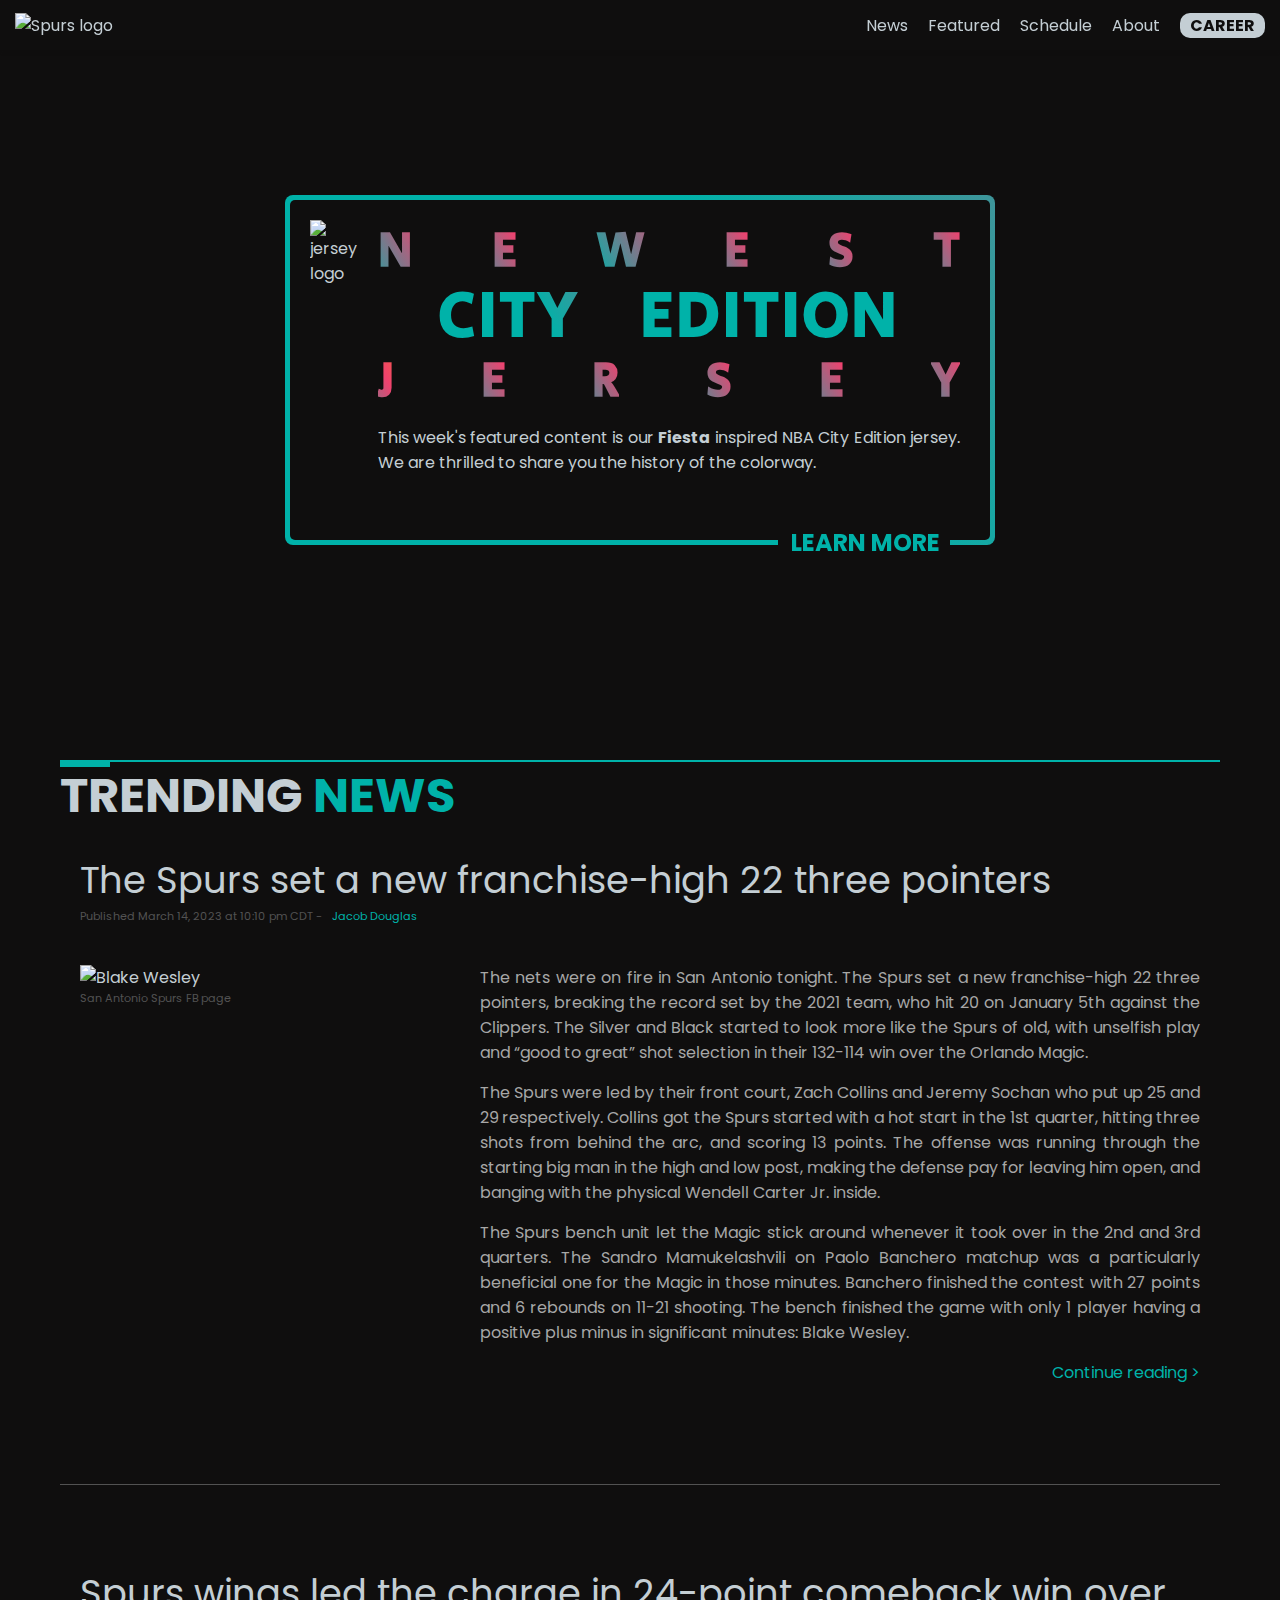
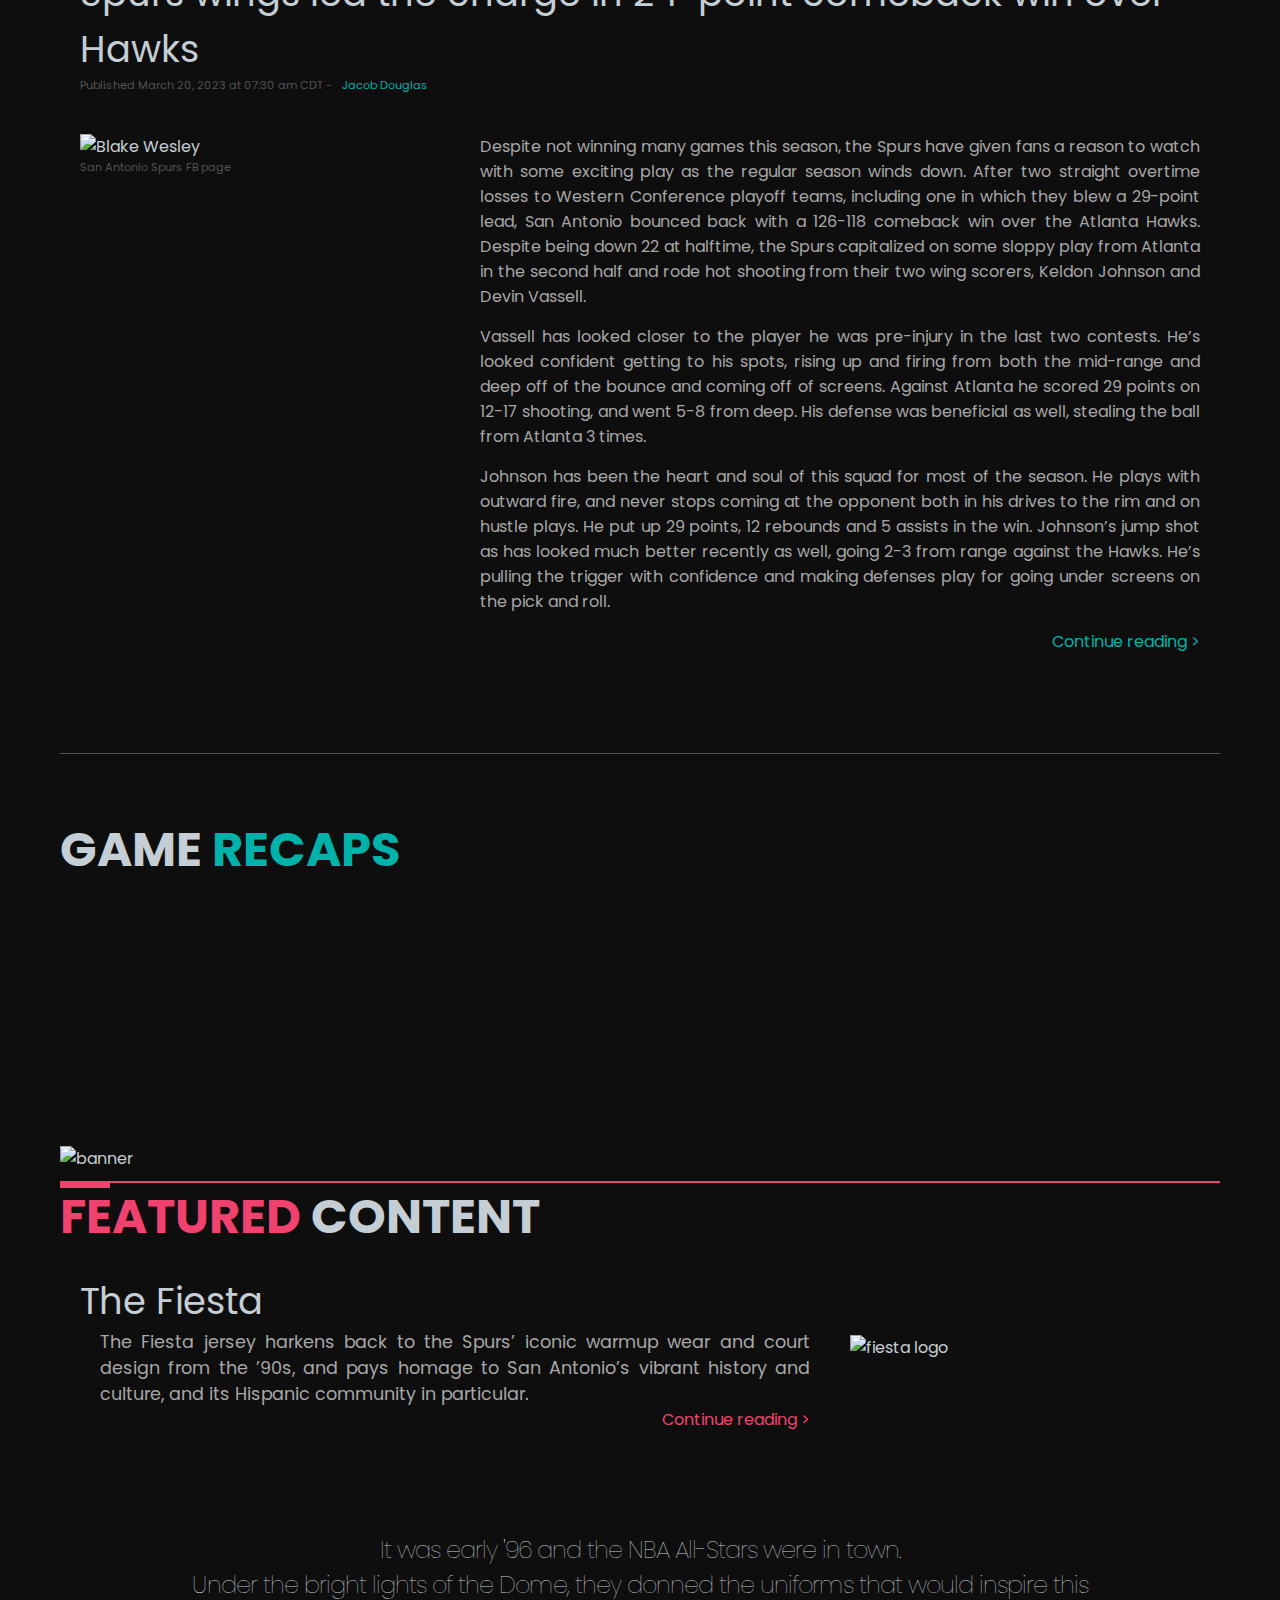
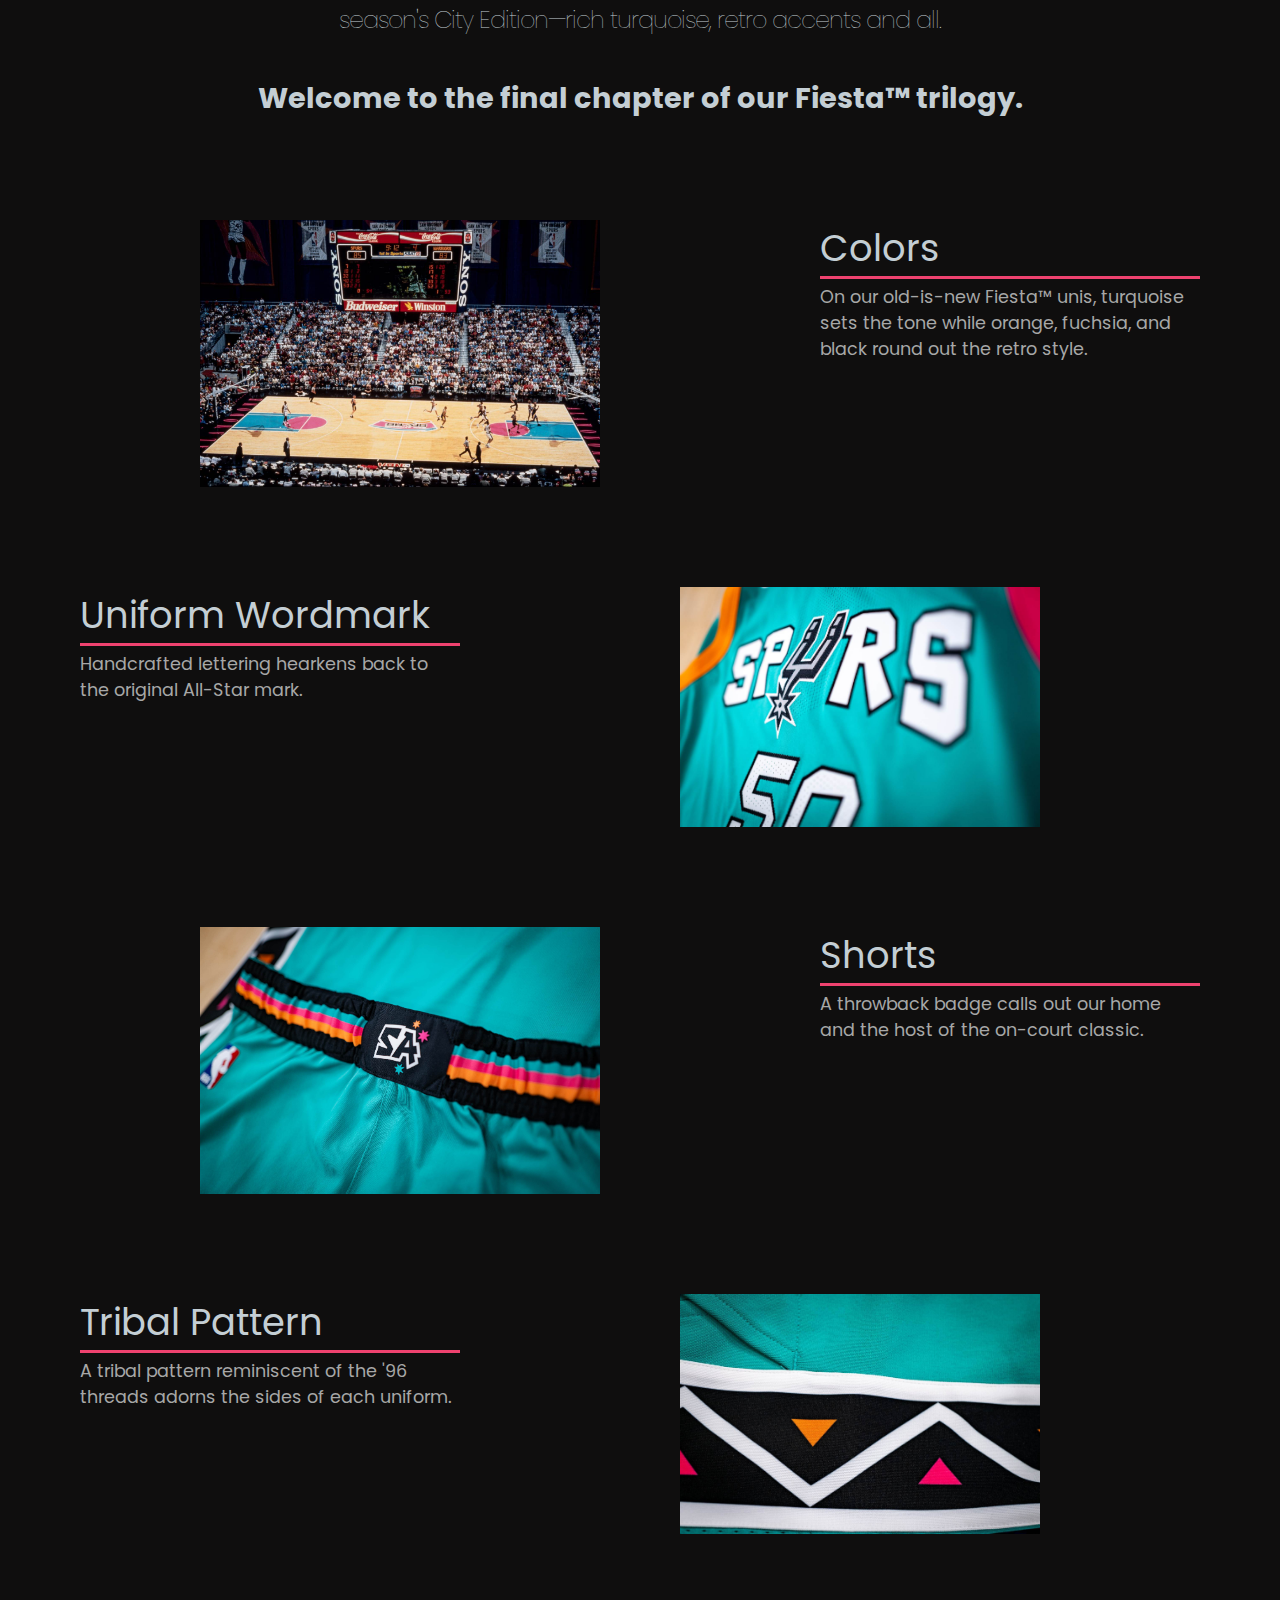
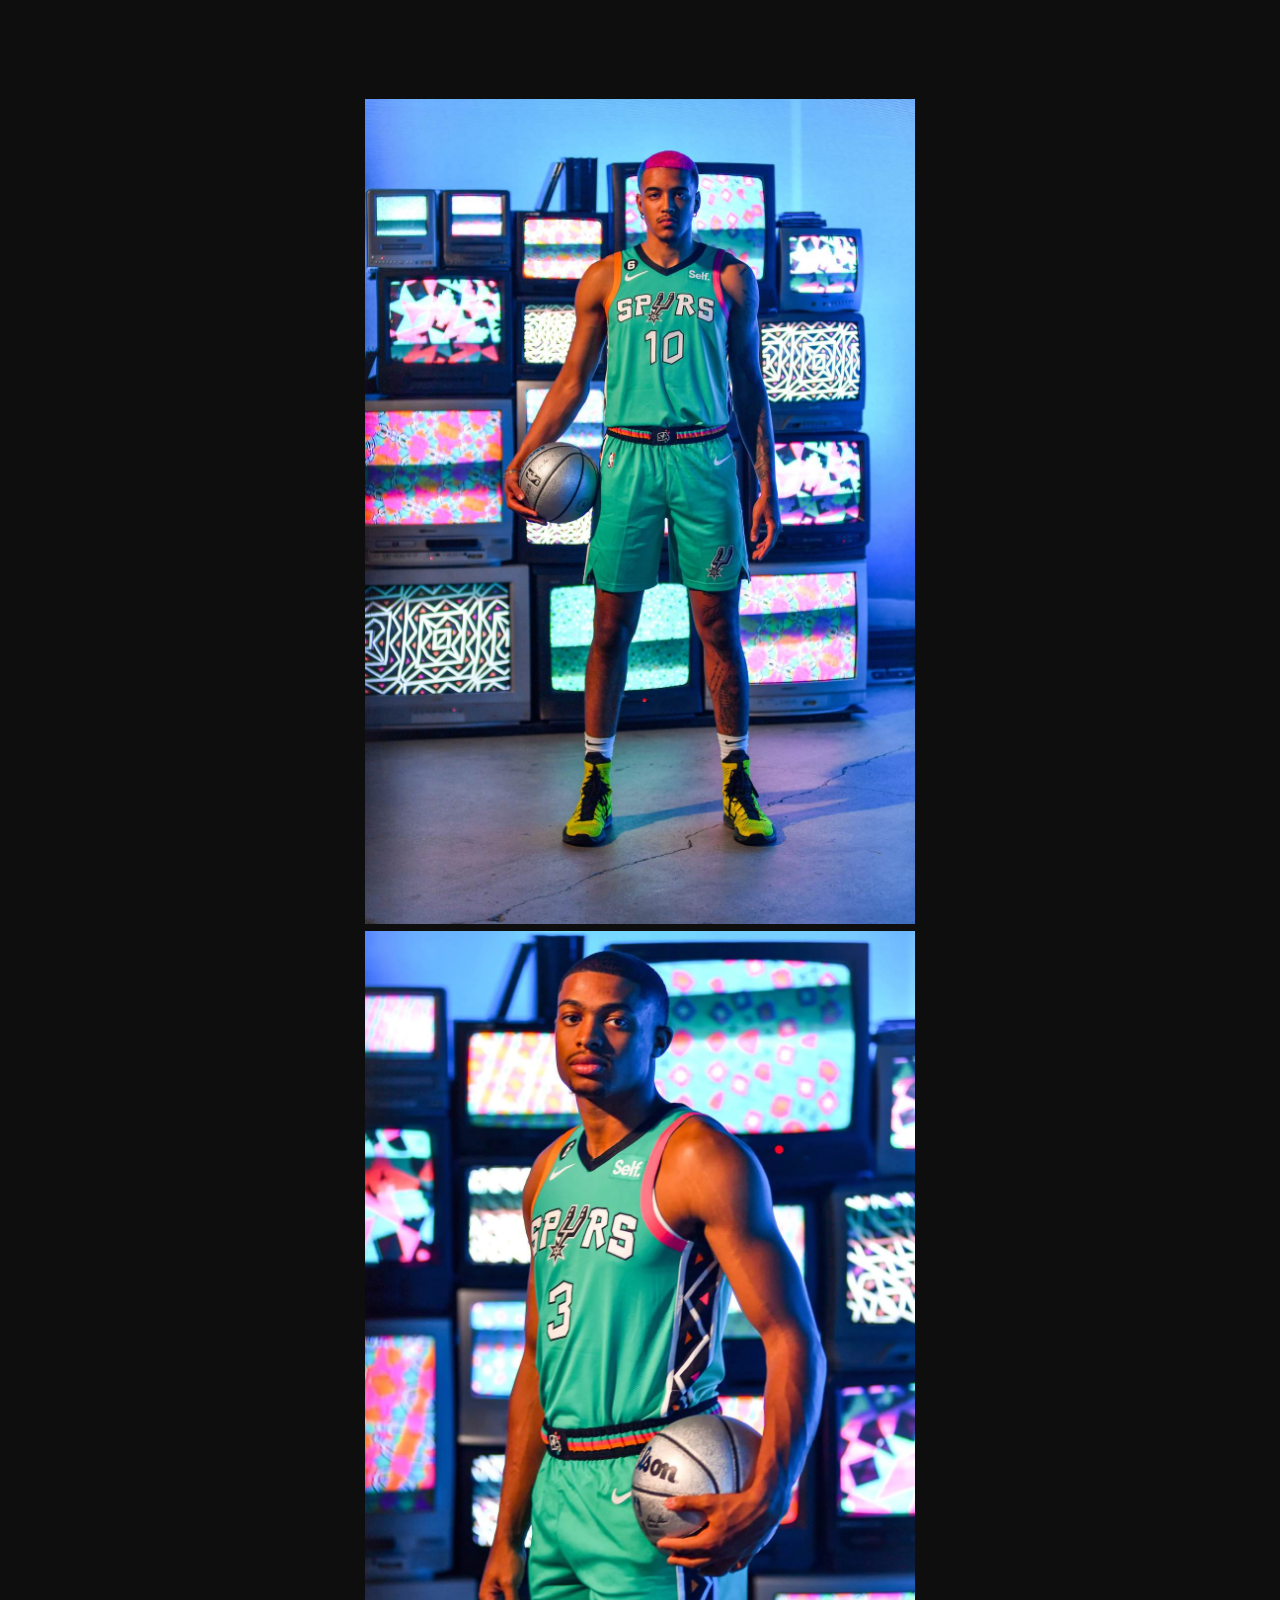
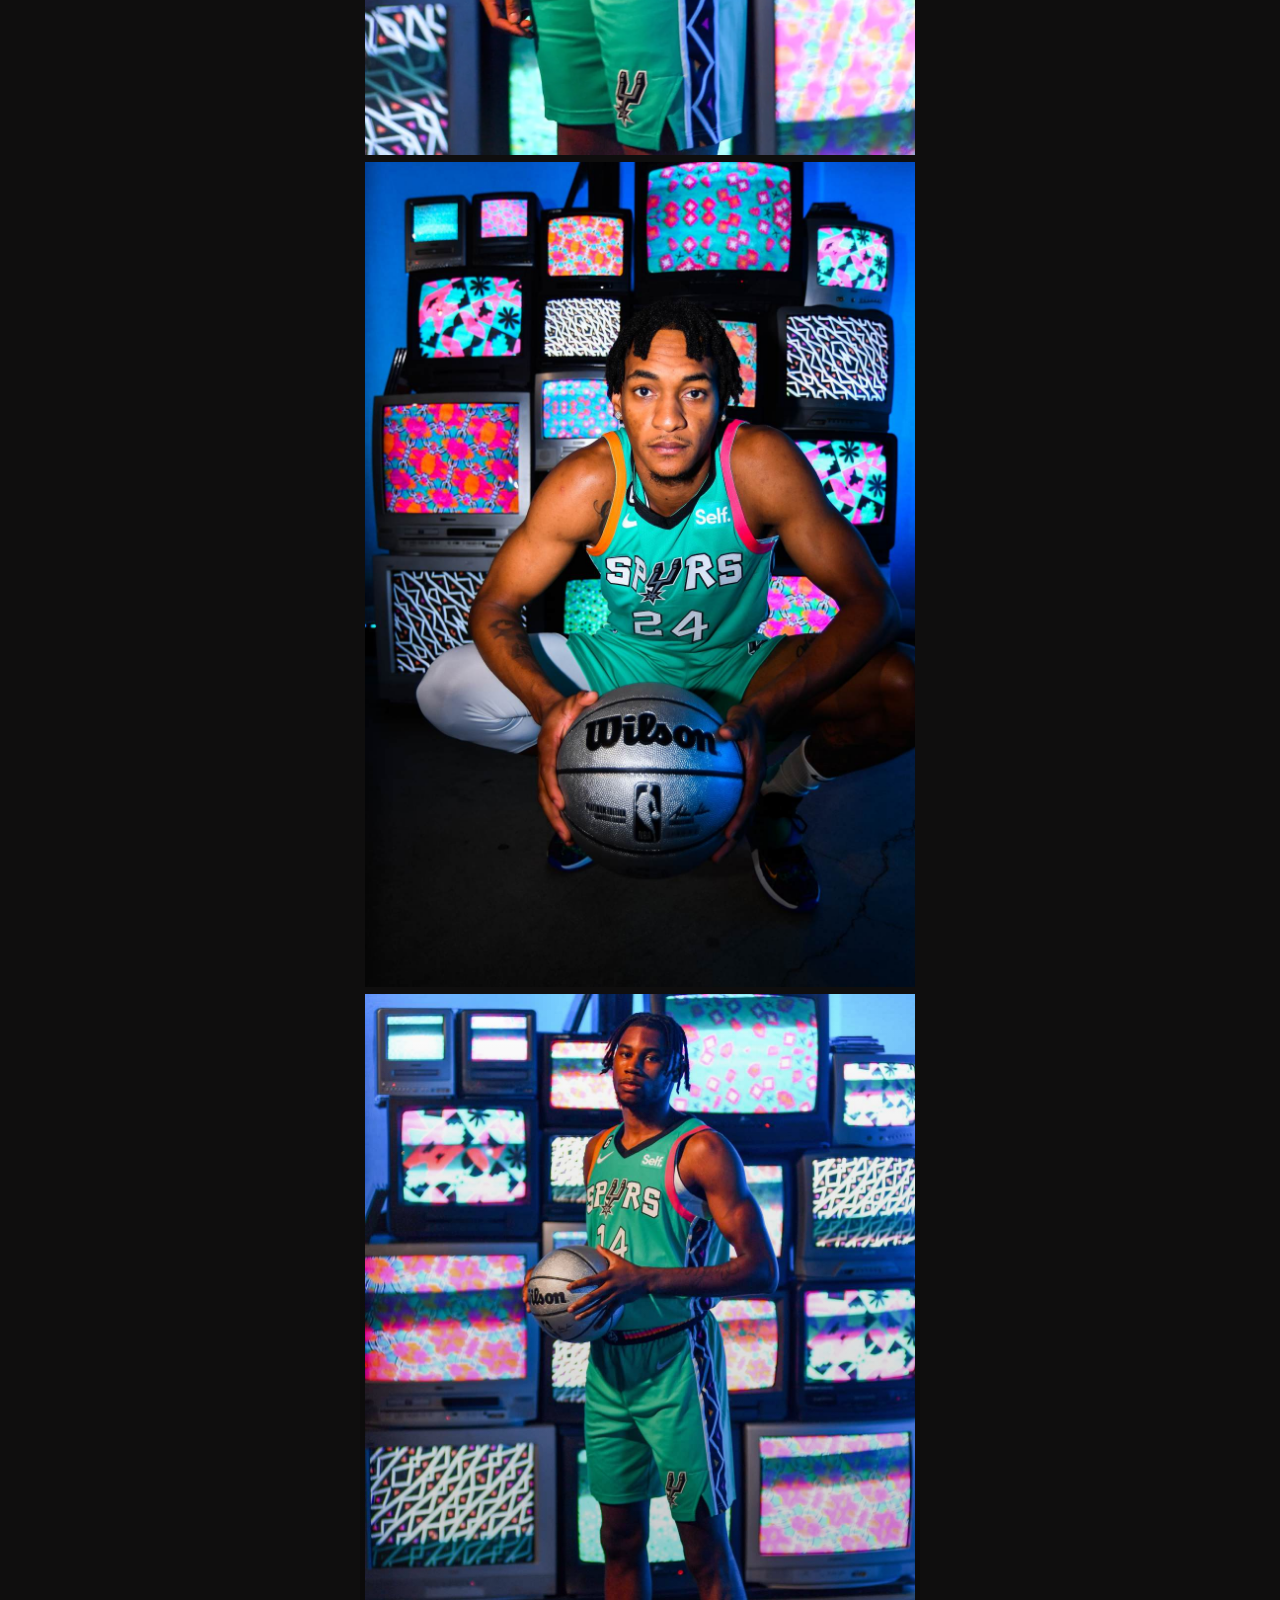
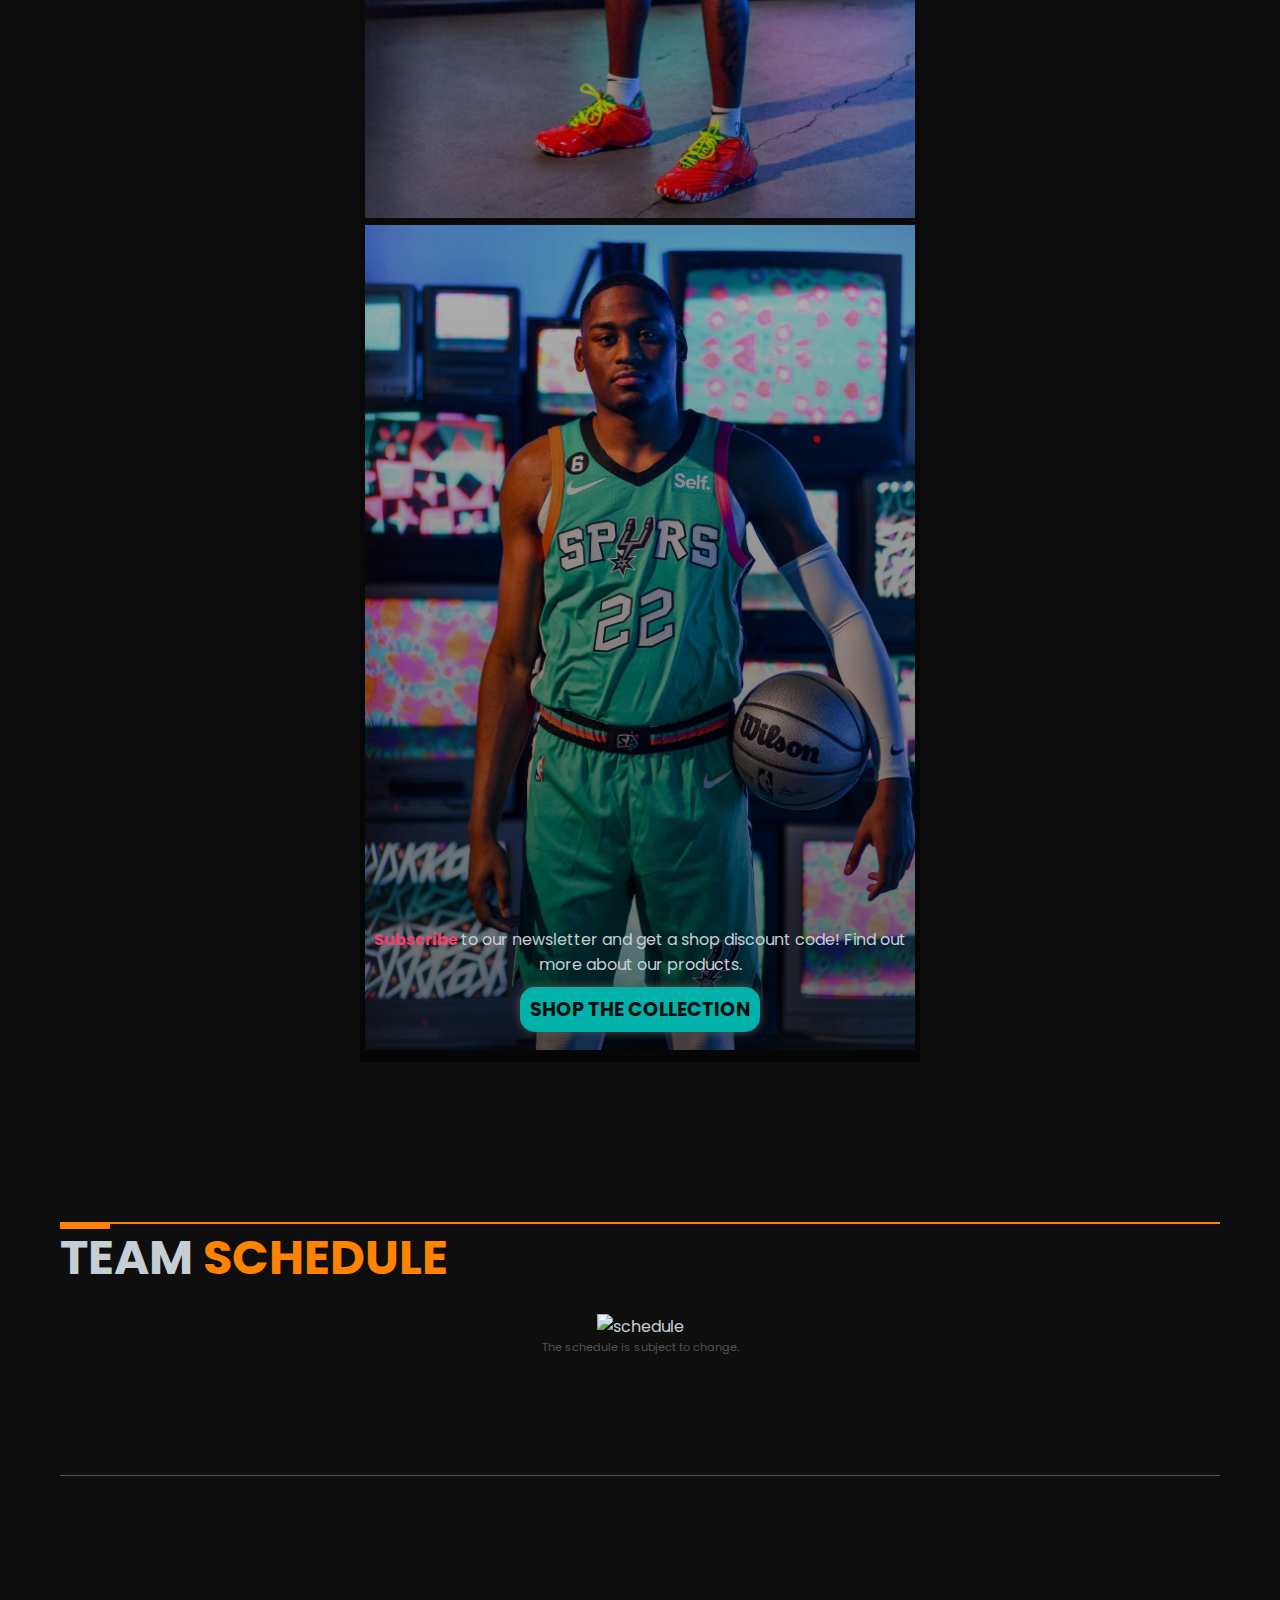
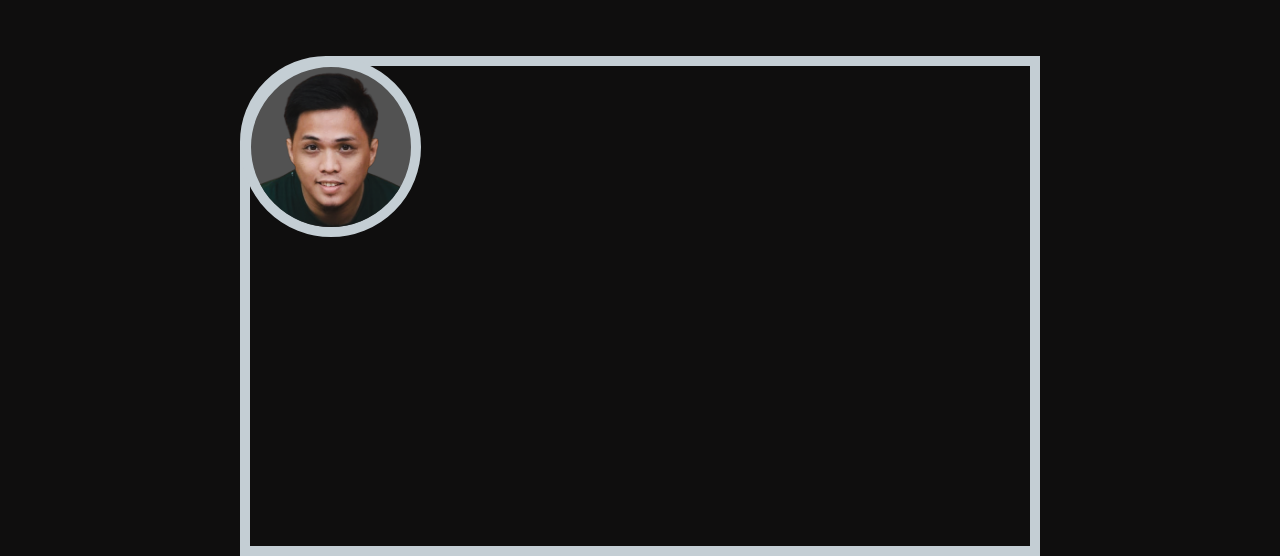
==== index.html @ 03072594 "made an adjustment and placed the shop button over carousel" ====
<!DOCTYPE html>
<html lang="en">
<head>
  <meta charset="utf-8">
  <meta name="viewport" content="width=device-width, initial-scale=1">
  <link href="https://cdn.jsdelivr.net/npm/bootstrap@5.2.3/dist/css/bootstrap.min.css" rel="stylesheet" integrity="sha384-rbsA2VBKQhggwzxH7pPCaAqO46MgnOM80zW1RWuH61DGLwZJEdK2Kadq2F9CUG65" crossorigin="anonymous">
  <script src="https://cdn.jsdelivr.net/npm/bootstrap@5.2.3/dist/js/bootstrap.bundle.min.js" integrity="sha384-kenU1KFdBIe4zVF0s0G1M5b4hcpxyD9F7jL+jjXkk+Q2h455rYXK/7HAuoJl+0I4" crossorigin="anonymous"></script>
  <link rel="icon" href="assets/images/spurs-logo.png" type="image/icon type">
  <link rel="stylesheet" href="assets/style.css">
  <title>Spurs</title>
</head>
<body>
  <!-- navigation -->
  <nav class="nav-container flex-r sticky">
    <a href="#top">
      <img src="assets/images/spurs-logo.png" alt="Spurs logo" class="spurs-logo" id="logo">
    </a>
    <ul class="flex-r container-nav">
      <li class="link-item relative"><a href="#news">News</a></li>
      <li class="link-item relative"><a href="#featured">Featured</a></li>
      <li class="link-item relative"><a href="#schedule">Schedule</a></li>
      <li class="link-item relative"><a href="#about">About</a></li>
    </ul>
    <div class="flex-r career-container">
      <a href="#0" class="career-button">
        CAREER
      </a>
    </div>
  </nav>
  <!-- navigation end -->

  <div id="top" class="absolute"></div>
  <!-- header -->
  <header class="flex-r relative">
    <div class="hero-body flex-r relative">
      <img src="assets/images/hero-image.png" alt="jersey logo">
      <div class="title-container flex-c">
        <div class="title-body1 flex-r">
          <span class="header-title">N</span>
          <span class="header-title">E</span>
          <span class="header-title">W</span>
          <span class="header-title">E</span>
          <span class="header-title">S</span>
          <span class="header-title">T</span>
        </div>
        <div class="title-body2 flex-r">
          <span class="header-title">CITY</span>
          <span class="header-title">EDITION</span>
        </div>
        <div class="title-body3 flex-r">
          <span class="header-title">J</span>
          <span class="header-title">E</span>
          <span class="header-title">R</span>
          <span class="header-title">S</span>
          <span class="header-title">E</span>
          <span class="header-title">Y</span>
        </div>
        <p>
          This week's featured content is our <b>Fiesta</b> inspired NBA City Edition jersey. We are thrilled to share you the history of the colorway.
        </p>
      </div>
      <a href="#featured" class="learnmore-button absolute">
        LEARN MORE
      </a>
      <div class="absolute learnmore-padding"></div>
    </div>
  </header>
  <!-- header end -->

  <!-- news -->
  <section class="flex-c news-container relative">
    <div class="absolute" id="news"></div>
    <div class="flex-r section-title relative">
      <span class="fsize1">TRENDING</span>
      <span class="fsize1">NEWS</span>
    </div>

    <!-- top news article -->
    <article class="flex-c article-container relative">
      <div class="flex-c article-title">
        <span class="fsize2">
          The Spurs set a new franchise-high 22 three pointers
        </span>
        <div class="flex-r">
          <small class="article-date">
            Published March 14, 2023 at 10:10 pm CDT - 
          </small>
          <small class="article-author">
            <a href="https://www.sbnation.com/users/Jacob.Douglas" target="_blank">Jacob Douglas</a>
          </small>
        </div>
      </div>
      <div class="flex-r article-body">
        <div class="flex-c article-image">
          <img src="assets/images/top-news-image.jpg" alt="Blake Wesley">
          <small>San Antonio Spurs FB page</small>
        </div>
        <div class="flex-c article-content">
          <p>
            The nets were on fire in San Antonio tonight. The Spurs set a new franchise-high 22 three pointers, breaking the record set by the 2021 team, who hit 20 on January 5th against the Clippers. The Silver and Black started to look more like the Spurs of old, with unselfish play and “good to great” shot selection in their 132-114 win over the Orlando Magic.
          </p>
          <p>
            The Spurs were led by their front court, Zach Collins and Jeremy Sochan who put up 25 and 29 respectively. Collins got the Spurs started with a hot start in the 1st quarter, hitting three shots from behind the arc, and scoring 13 points. The offense was running through the starting big man in the high and low post, making the defense pay for leaving him open, and banging with the physical Wendell Carter Jr. inside.
          </p>
          <p>
            The Spurs bench unit let the Magic stick around whenever it took over in the 2nd and 3rd quarters. The Sandro Mamukelashvili on Paolo Banchero matchup was a particularly beneficial one for the Magic in those minutes. Banchero finished the contest with 27 points and 6 rebounds on 11-21 shooting. The bench finished the game with only 1 player having a positive plus minus in significant minutes: Blake Wesley.
          </p>
          <div class="flex-r read-more-container">
            <a href="https://www.poundingtherock.com/2023/3/14/23640807/san-antonio-rides-franchise-record-shooting-night-in-victory-over-magic#:~:text=The%20Spurs%20set%20a%20new,January%205th%20against%20the%20Clippers." target="_blank">
              Continue reading >
            </a>
          </div>
        </div>
      </div>
    </article>

    <article class="flex-c article-container relative">
      <div class="flex-c article-title">
        <span class="fsize2">
          Spurs wings led the charge in 24-point comeback win over Hawks
        </span>
        <div class="flex-r">
          <small class="article-date">
            Published March 20, 2023 at 07:30 am CDT - 
          </small>
          <small class="article-author">
            <a href="https://www.sbnation.com/users/Jacob.Douglas" target="_blank">Jacob Douglas</a>
          </small>
        </div>
      </div>
      <div class="flex-r article-body">
        <div class="flex-c article-image">
          <img src="assets/images/top-news-image2.jpg" alt="Blake Wesley">
          <small>San Antonio Spurs FB page</small>
        </div>
        <div class="flex-c article-content">
          <p>
            Despite not winning many games this season, the Spurs have given fans a reason to watch with some exciting play as the regular season winds down. After two straight overtime losses to Western Conference playoff teams, including one in which they blew a 29-point lead, San Antonio bounced back with a 126-118 comeback win over the Atlanta Hawks. Despite being down 22 at halftime, the Spurs capitalized on some sloppy play from Atlanta in the second half and rode hot shooting from their two wing scorers, Keldon Johnson and Devin Vassell.
          </p>
          <p>
            Vassell has looked closer to the player he was pre-injury in the last two contests. He’s looked confident getting to his spots, rising up and firing from both the mid-range and deep off of the bounce and coming off of screens. Against Atlanta he scored 29 points on 12-17 shooting, and went 5-8 from deep. His defense was beneficial as well, stealing the ball from Atlanta 3 times.
          </p>
          <p>
            Johnson has been the heart and soul of this squad for most of the season. He plays with outward fire, and never stops coming at the opponent both in his drives to the rim and on hustle plays. He put up 29 points, 12 rebounds and 5 assists in the win. Johnson’s jump shot as has looked much better recently as well, going 2-3 from range against the Hawks. He’s pulling the trigger with confidence and making defenses play for going under screens on the pick and roll.
          </p>
          <div class="flex-r read-more-container">
            <a href="https://www.poundingtherock.com/2023/3/20/23647948/spurs-wings-led-the-charge-in-24-point-comeback-win-over-hawks" target="_blank">
              Continue reading >
            </a>
          </div>
        </div>
      </div>
    </article>
    <!-- top news end -->

    <!-- game recaps -->
    <div class="flex-r section-title2 relative">
      <span class="fsize1">GAME</span>
      <span class="fsize1">RECAPS</span>
    </div>
    <section class="flex-c relative recap-container">
      <!-- recap1 -->
      <div class="flex-r relative fsize2 recap1 relative">
        <img src="assets/images/recap-image.jpg" alt="">
        
        <span class="absolute">
          San Antonio at Milwaukee, Final Score: Bucks overwhelm the Spurs 130-94
        </span>
        <a href="https://www.poundingtherock.com/2023/3/22/23652129/san-antonio-at-milwaukee-final-score-bucks-overwhelm-the-spurs-130-94" target="_blank" class="recap-button absolute">
          READ MORE
        </a>
      </div>

      <!-- recap2 -->
      <div class="flex-r relative fsize2 recap1 relative">
        <img src="assets/images/recap-image2.jpg" alt="">
        
        <span class="absolute">
          Depleted Spurs outplayed from start to finish in blowout loss to the Pelicans
        </span>
        <a href="https://www.poundingtherock.com/2023/3/21/23651097/depleted-spurs-outplayed-from-start-to-finish-in-blowout-loss-to-the-pelicans" target="_blank" class="recap-button absolute">
          READ MORE
        </a>
      </div>
    </section>
  </section>
  <!-- news end -->

  <section class="featured-container flex-c" id="featured">
    <img src="assets/images/featured-banner.png" alt="banner">
    <div class="flex-r section-title relative">
      <span class="fsize1" id="news">featured</span>
      <span class="fsize1">content</span>
    </div>
    <!-- history -->
    <article class="flex-r history-container">
      <div class="flex-c history-content">
        <span class="fsize2">The Fiesta</span>
        <p class="fsize3">
          The Fiesta jersey harkens back to the Spurs’ iconic warmup wear and court design from the ’90s, and pays homage to San Antonio’s vibrant history and culture, and its Hispanic community in particular.
        </p>
        <div class="flex-r read-more-container">
          <a href="https://www.nba.com/spurs/news/spurs-unveil-fiesta-themed-city-edition-uniforms-inspired-by-1996-nba-all-star-game" target="_blank">
            Continue reading >
          </a>
        </div>
      </div>
      <div class="flex-c history-image">
        <img src="assets/images/fiesta-logo.png" alt="fiesta logo">
      </div>
    </article>
    <span class="jersey-title1">
      It was early '96 and the NBA All-Stars were in town.
    </span>
    <span class="jersey-title2">
      Under the bright lights of the Dome, they donned the uniforms that would inspire this season's City Edition—rich turquoise, retro accents and all.
    </span>
    <span class="jersey-title3">
      Welcome to the final chapter of our Fiesta&trade; trilogy.
    </span>

    <!-- jersey details 1 -->
    <div class="flex-r jersey-details">
      <div class="flex-r image-left">
        <img src="assets/images/jersey-image1.jpg" alt="...">
      </div>
      <div class="flex-c content-left">
        <span class="fsize2">Colors</span>
        <div class="flex-r line"></div>
        <p class="fsize3">
          On our old-is-new Fiesta&trade; unis, turquoise sets the tone while orange, fuchsia, and black round out the retro style.
        </p>
      </div>
    </div>

    <!-- jersey details 2 -->
    <div class="flex-r jersey-details">
      <div class="flex-c content-right">
        <span class="fsize2">Uniform Wordmark</span>
        <div class="flex-r line"></div>
        <p class="fsize3">
          Handcrafted lettering hearkens back to the original All-Star mark.
        </p>
      </div>
      <div class="flex-r image-right">
        <img src="assets/images/jersey-image2.jpg" alt="...">
      </div>
    </div>

    <!-- jersey details 3 -->
    <div class="flex-r jersey-details">
      <div class="flex-r image-left">
        <img src="assets/images/jersey-image3.jpg" alt="...">
      </div>
      <div class="flex-c content-left">
        <span class="fsize2">Shorts</span>
        <div class="flex-r line"></div>
        <p class="fsize3">
          A throwback badge calls out our home and the host of the on-court classic.
        </p>
      </div>
    </div>

    <!-- jersey details 4 -->
    <div class="flex-r jersey-details">
      <div class="flex-c content-right">
        <span class="fsize2">Tribal Pattern</span>
        <div class="flex-r line"></div>
        <p class="fsize3">
          A tribal pattern reminiscent of the '96 threads adorns the sides of each uniform.
        </p>
      </div>
      <div class="flex-r image-right">
        <img src="assets/images/jersey-image4.jpg" alt="...">
      </div>
    </div>
    
    <!-- carousel -->
    <div class="flex-r carousel-container relative">
      <div class="carousel-body relative">
        <div id="carouselExampleSlidesOnly" class="carousel slide" data-bs-ride="carousel">
          <div class="carousel-inner">
            <div class="carousel-item active">
              <img src="assets/images/Jeremy.jpg" class="d-block" alt="...">
            </div>
            <div class="carousel-item">
              <img src="assets/images/Keldon.png" class="d-block" alt="...">
            </div>
            <div class="carousel-item">
              <img src="assets/images/Devin.jpg" class="d-block" alt="...">
            </div>
            <div class="carousel-item">
              <img src="assets/images/Blake.jpg" class="d-block" alt="...">
            </div>
            <div class="carousel-item">
              <img src="assets/images/Malaki.jpg" class="d-block" alt="...">
            </div>
          </div>
        </div>      
      </div>
      <div class="flex-c carousel-description absolute">
        <div class="flex-c shop">
          <span>
            <a href="#newsletter" class="subscription-link"><b>Subscribe </b></a>to our newsletter and get a shop discount code! Find out more about our products.
          </span>
          <a href="https://spursfanshop.com/san-antonio-spurs/collections/spurs-city-edition/city-edition-jerseys/" target="_blank" class="shop-button">
            SHOP THE COLLECTION
          </a>
        </div>
      </div>
    </div>
  </section>
  <!-- featured end -->

  <!-- schedule -->
  <section class="schedule-container flex-c relative" id="schedule">
    <div class="flex-r section-title relative">
      <span class="fsize1" id="news">team</span>
      <span class="fsize1">schedule</span>
    </div>
    <div class="schedule-body flex-c relative">
      <img src="assets/images/team-schedule.png" alt="schedule">
      <small>The schedule is subject to change.</small>
    </div>
  </section>
  <!-- schedule end -->

  <!-- about -->
  <section class="flex-c about-container relative">
      <img src="assets/images/dev-image4.png" alt="..." class="absolute">
    <span></span>
  </section>
</body>
</html>
---- assets/style.css ----
@import url('https://fonts.googleapis.com/css2?family=Poppins:wght@200;400;700&family=Secular+One&display=swap');

/* 
  font-family: 'Poppins', sans-serif;
  font-family: 'Secular One', sans-serif;
*/

:root{
  --silver: #C4CED4;
  --black: #0F0E0E;
  --fuchsia: #EF426F;
  --turquoise: #00B2A9;
  --orange: #FF8200;
  --lightgray: #a7a7a7;
  --darkgray: #525252;
}

/* universal properties */
*{
  padding: 0;
  margin: 0;
  box-sizing: border-box;
  font-family: 'Poppins', sans-serif;
  color: var(--silver);
}
html{
  scroll-behavior: smooth;
}
body{
  background-color: var(--black);
}
a{
  text-decoration: none;
}
ul{
  list-style: none;
  margin: 0;
}
p{
  color: var(--lightgray);
}
*::selection{
  background-color: var(--turquoise);
  color: var(--black);
}
/* universal properties end */

/* font sizes */
.fsize1{
  font-size: 3rem;
  font-weight: 700;
  text-transform: uppercase;
}
.fsize2{
  font-size: 2.3rem;
  font-weight: 400;
}
.fsize3{
  font-size: 1.1rem;
  font-weight: normal;
}
small{
  font-size: .7rem;
}


/* flex properties */
.flex-r{
  display: flex;
  flex-direction: row;
}
.flex-c{
  display: flex;
  flex-direction: column;
}
/* flex end */


/* position properties */
.relative{
  position: relative;
}
.absolute{
  position: absolute;
}
.fixed{
  position: fixed;
}
.sticky{
  position: sticky;
}
/* position end */

/* keyframes */
@keyframes bgAnimation{
  0%{
    background-position: 0 85%;
  }
  50%{
    background-position: 100% 20%;
  }
  100%{
    background-position: 0% 85%;
  }
}
/* keyframes end */

#top{
  top: 0;
  left: 0;
}
#news{
  top: -35px;
  left: 0;
}

/* navigation bar */
nav.sticky{
  width: 100%;
  height: 50px;
  background: var(--black);
  box-shadow: 0px 2px 3px #0f0e0e77;
  top: 0;
  align-items: center;
  justify-content: space-between;
  padding: 0 15px;
  z-index: 2;
}
.nav-container a{
  flex-grow: 1;
}
.spurs-logo{
  width: 40px;
}

.title-nav{
  align-items: center;
  justify-content: space-between;
}
.link-item{
  text-align: center;
  margin-inline: 10px;

}
.link-item::after{
  content: '';
  position: absolute;
  width: 0;
  height: 3px;
  background-color: var(--turquoise);
  border-radius: 1px;
  bottom: -3px;
  left: 0px;
  transition: .2s;
}
.link-item:hover::after{
  width: 100%;
}
.link-item a{
  color: var(--silver);
}
.link-item a:focus{
  color: var(--turquoise);
}

.career-container{
  padding-left: 10px;
}
a.career-button{
  border-radius: 10px;
  padding: 0 10px;
  font-weight: bolder;
  background-color: var(--silver);
  color: var(--black);
}
a.career-button:hover{
  background-color: var(--orange);
  color: var(--silver);
}
/* navigation bar end */

/* header */
header{
  padding: 150px 0 200px 0;
  align-items: center;
  justify-content: center;
}

.hero-body{
  max-width: 700px;
  max-height: 350px;
  padding: 20px;
  border-radius: 5px;
  background: var(--black);
}
.hero-body::after{
  content: '';
  position: absolute;
  top:-5px;
  left:-5px;
  z-index: -2;
  width: 710px;
  height: 350px;
  background-image: 
  linear-gradient(
    60deg,
    var(--turquoise)33%,
    var(--fuchsia)66%,
    var(--orange));
  background-size: 400% 400%;
  animation: bgAnimation 4s infinite linear;
  overflow: hidden;
  border-radius: 8px;

}


.hero-body img{
  height: 300px;
}
.title-container>*{
  color: var(--silver);
}
.title-container{
  padding: 0 10px;
  align-items: left;
  justify-content: flex-start;
}
.title-body1,.title-body2,.title-body3{
  justify-content: space-between;
}
.header-title{
  font-weight: bolder;
  font-family: 'Secular One', sans-serif;
  background-image: 
    linear-gradient(
      60deg,
      var(--turquoise)33%,
      var(--fuchsia)66%,
      var(--orange));
  background-size: 400% 400%;
  animation: bgAnimation 4s infinite linear;
  -webkit-background-clip: text;
  -webkit-text-fill-color: transparent;
  text-align: left;
  line-height: 65px;
}
.title-body1 .header-title{
  font-size: 3rem;
}
.title-body2 .header-title{
  font-size: 4rem;
  letter-spacing: 2px;
}

.title-body2{
  justify-content: space-evenly;
}
.title-body3 .header-title{
  font-size: 3rem;
}

.hero-body p{
  font-size: 1rem;
  margin-block-start: 0;
  margin-block-end: 0;
  text-align: justify;
  padding-top: 10px;
}

.learnmore-button{
  bottom: -20px;
  right: 50px;
  font-weight: bolder;
  font-size: 1.5rem;
  background-image: 
    linear-gradient(
      60deg,
      var(--turquoise)33%,
      var(--fuchsia)66%,
      var(--orange));
  background-size: 400% 400%;
  animation: bgAnimation 4s infinite linear;
  -webkit-background-clip: text;
  -webkit-text-fill-color: transparent;
  z-index: 1;
}
.learnmore-padding{
  bottom: -20px;
  right: 40px;
  width: 172px;
  height: 50px;
  background: var(--black);
  z-index: 0;
}
/* header end */

/* news */
.news-container{
  margin: auto;
  max-width: 1200px;
  padding: 20px;
}
.news-container .section-title span:nth-child(2){
  display: inline-block;
  color: var(--turquoise);
  margin-left: 10px;
}

.section-title::before{
  content: '';
  position: absolute;
  width: 100%;
  height: 2px;
  top: 0;
  background: var(--turquoise);
}
.section-title::after{
  content: '';
  position: absolute;
  width: 50px;
  height: 5px;
  top: 2px;
  background: var(--turquoise);
}

/* top news article */
.article-container{
  padding: 20px 20px 100px 20px;
  height: auto;
  margin-bottom: 60px;
}

.article-container::after{
  content: '';
  position: absolute;
  width: 100%;
  height: 1px;
  bottom: 0;
  left: 0;
  background: var(--darkgray);
}

.article-title{
  margin-bottom: 40px;
}
.article-date{
  color: var(--darkgray);
  margin-right: 10px;
}
.article-author a{
  color: var(--turquoise);
}
.article-author a:hover{
  color: #02fff2;
}

.article-image img{
  width: 400px;
  padding-right: 20px;
}
.article-body small{
  color: var(--darkgray);
}

.article-content p{
  margin-bottom: 15px;
  text-align: justify;
}
.read-more-container{
  justify-content: flex-end;
  text-align: end;
}
.read-more-container a{
  color: var(--turquoise);
}
.read-more-container a:hover{
  color: #02fff2;
}
/* top news end */

/* game recaps */
.recap-container{
  width: 100%;
  padding: 20px 20px 120px 20px;
  align-items: center;
}
.section-title2 span:nth-child(2){
  display: inline-block;
  color: var(--turquoise);
  margin-left: 10px;
}
.recap1{
  max-width: 1000px;
  isolation: isolate;
  overflow: hidden;
  margin-bottom: 40px;
}
.recap1::before{
  content: '';
  position: absolute;
  inset: 0;
  background: 
    linear-gradient(
      180deg,
      rgb(0 0 0 / 0),
      rgb(0 0 0 / 1)
    );
}
.recap1 img{
  width: 100%;
}

.recap1 span{
  font-weight: bolder;
  bottom: 0;
  left: 0;
  padding: 0 20px;
  z-index: 1;
}

.recap-button{
  display: flex;
  width: 100%;
  height: 100%;
  align-items: center;
  justify-content: center;
  font-size: 2.5rem;
  font-weight: bolder;
  color: var(--silver);
  background: rgba(0, 0, 0, 0.5);
  z-index: 2;
  visibility: hidden;
  transition: visibility .1s linear;
}
.recap1:hover .recap-button{
  visibility: visible;
  color: var(--silver);

}
/* game recaps end */

/* featured */
.featured-container{
  margin: auto;
  max-width: 1200px;
  padding: 20px;
}
.featured-container .section-title span:nth-child(1){
  display: inline-block;
  color: var(--fuchsia);
  margin-right: 10px;
}

.featured-container .section-title::before, .featured-container .section-title::after{
  background-color: var(--fuchsia);
}

.featured-container img{
  width: 100%;
  margin-bottom: 10px;
}
.history-container{
  max-width: 1200px;
  padding: 20px 20px 100px;
}
.history-content{
  padding-right: 20px;
}
.history-content p{
  padding-inline: 20px;
  text-align: justify;
}
.history-content .read-more-container a{
  padding-right: 20px;
  color: var(--fuchsia);
}
.history-content .read-more-container a:hover{
  color: #ff7096;
}
.history-image{
  align-items: center;
  justify-content: center;
}
.history-image img{
  width: 350px;
}

.jersey-title1,.jersey-title2{
  display: block;
  margin: auto;
  text-align: center;
  font-weight: lighter;
  font-size: 1.5rem;
  letter-spacing: -1px;

}
.jersey-title1{
  padding-inline: 120px;
}
.jersey-title2{
  padding-inline: 120px;
}
.jersey-title3{
  text-align: center;
  margin: 40px auto 100px;
  font-size: 1.8rem;
  font-weight: bold;
  padding-inline: 120px;
}


.jersey-details{
  width: 100%;
  margin-bottom: 100px;
  padding-inline: 20px;
}
.jersey-details > *{
  width: 50%;
}
.jersey-details .image-left{
  justify-content: flex-end;
  padding-right: 40px;
}
.jersey-details .image-left img{
  max-width: 400px;
  margin-bottom: 0;
}
.content-left{
  align-items: flex-end;
}
.content-left span{
  width: 380px;
}
.content-left .line{
  width: 380px;
  height: 3px;
  background-color: var(--fuchsia);
  margin-bottom: 5px;
}
.content-left p{
  width: 380px;
}

.jersey-details .image-right img{
  max-width: 400px;
  margin-bottom: 0;
  padding-left: 40px;
}
.content-right .line{
  width: 380px;
  height: 3px;
  background-color: var(--fuchsia);
  margin-bottom: 5px;
}
.content-right p{
  width: 380px;
}

/* carousel */
.carousel-container{
  padding-inline: 20px;
  justify-content: center;
  padding-block: 60px 120px;
}
.carousel-body{
  padding: 5px;
  border-radius: 5px;
  background-image: url(images/background-pattern.png);
  width: 50%;
  background-size: 100%;
}
.carousel-item img{
  max-width: 100%;
  margin: auto;
}
.carousel-description{
  align-items: flex-end;
  width: 50%;
  bottom: 130px;
  padding: 20px;
  text-align: center;
  justify-content: center;
}
.carousel-body::after{
  content: '';
  position: absolute;
  inset: 0;
  background: 
    linear-gradient(
      180deg,
      rgb(0 0 0 / 0)60%,
      rgb(0 0 0 / .6)
    );
}
a.subscription-link b{
  color: var(--fuchsia);
}
a.subscription-link b:hover{
  color: #ff7096;
}
.shop span{
  margin-bottom: 10px;
}

a.shop-button{
  width: 240px;
  border-radius: 15px;
  padding-block: 8px;
  box-shadow: 0px 0px 10px var(--darkgray);
  color: var(--black);
  background-image: 
    linear-gradient(
      60deg,
      var(--turquoise)33%,
      var(--fuchsia)66%,
      var(--orange));
  background-size: 400% 400%;
  animation: bgAnimation 4s infinite linear;
  font-size: 1.2rem;
  font-weight: bolder;
  align-self: center;
}
a.shop-button:hover{
  color: var(--silver);
}
/* featured end */

/* schedule */
.schedule-container{
  max-width: 1200px;
  height: auto;
  padding: 20px;
  margin-inline: auto;
  margin-bottom: 160px;
}
.schedule-container .section-title span:nth-child(2){
  display: inline-block;
  color: var(--orange);
  margin-left: 10px;
}
.schedule-container .section-title::before, .schedule-container .section-title::after{
  background-color: var(--orange);
}
.schedule-body{
  width: 100%;
  margin: auto;
  padding-inline: 20px;
  padding-block: 20px 120px;
}
.schedule-body img{
  max-width: 100%;
  margin: auto;
}
.schedule-body small{
  text-align: center;
  color: var(--darkgray);
}
.schedule-body::after{
  content: '';
  position: absolute;
  width: 100%;
  height: 1px;
  bottom: 0;
  left: 0;
  background: var(--darkgray);
}
/* schedule end */

/* about */
.about-container{
  max-width: 800px;
  height: 500px;
  padding: 20px;
  margin-inline: auto;
  border: 10px solid var(--silver);
  border-top-left-radius: 86px;
}
.about-container img{
  max-width: 180px;
  border-radius: 50%;
  top: -9px;
  left: -9px;
  border: 10px solid var(--silver);
  background-color: var(--darkgray);
}
/* breakpoints */
@media all and (min-width: 840px){

}
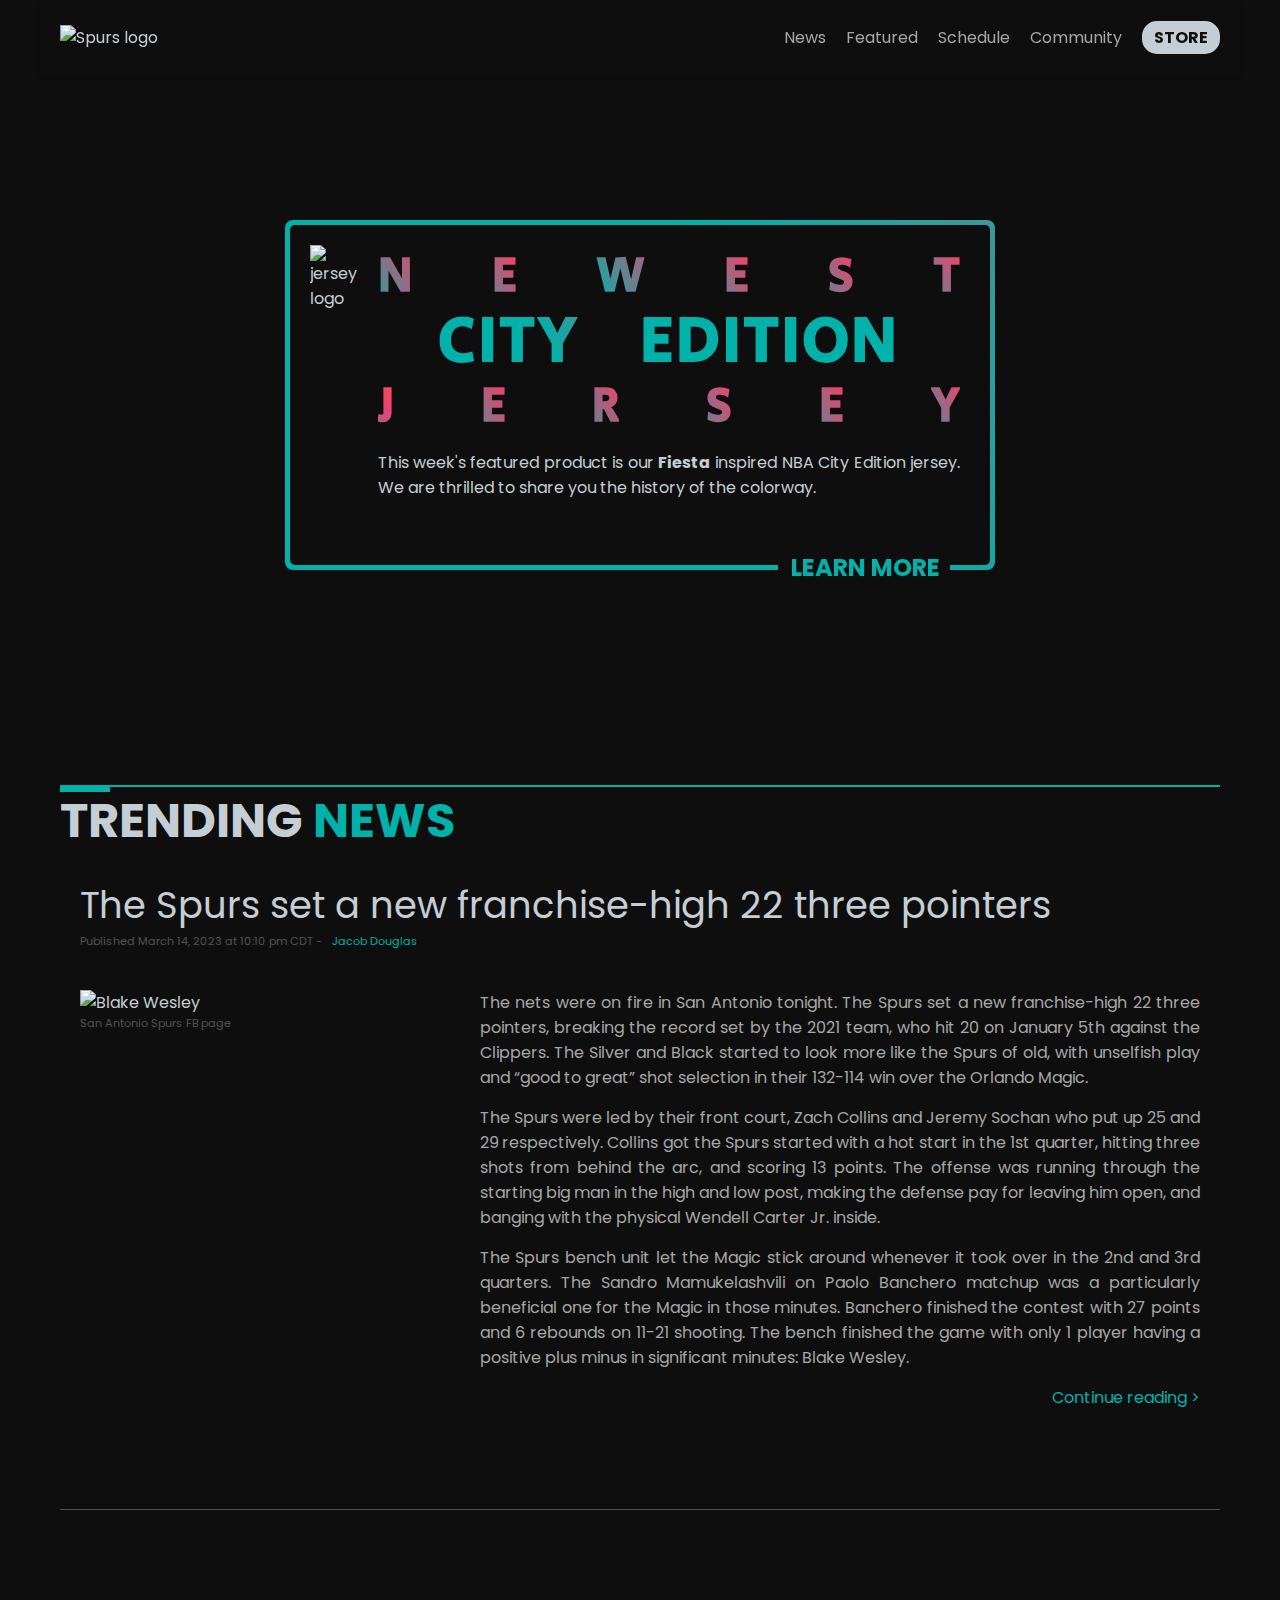
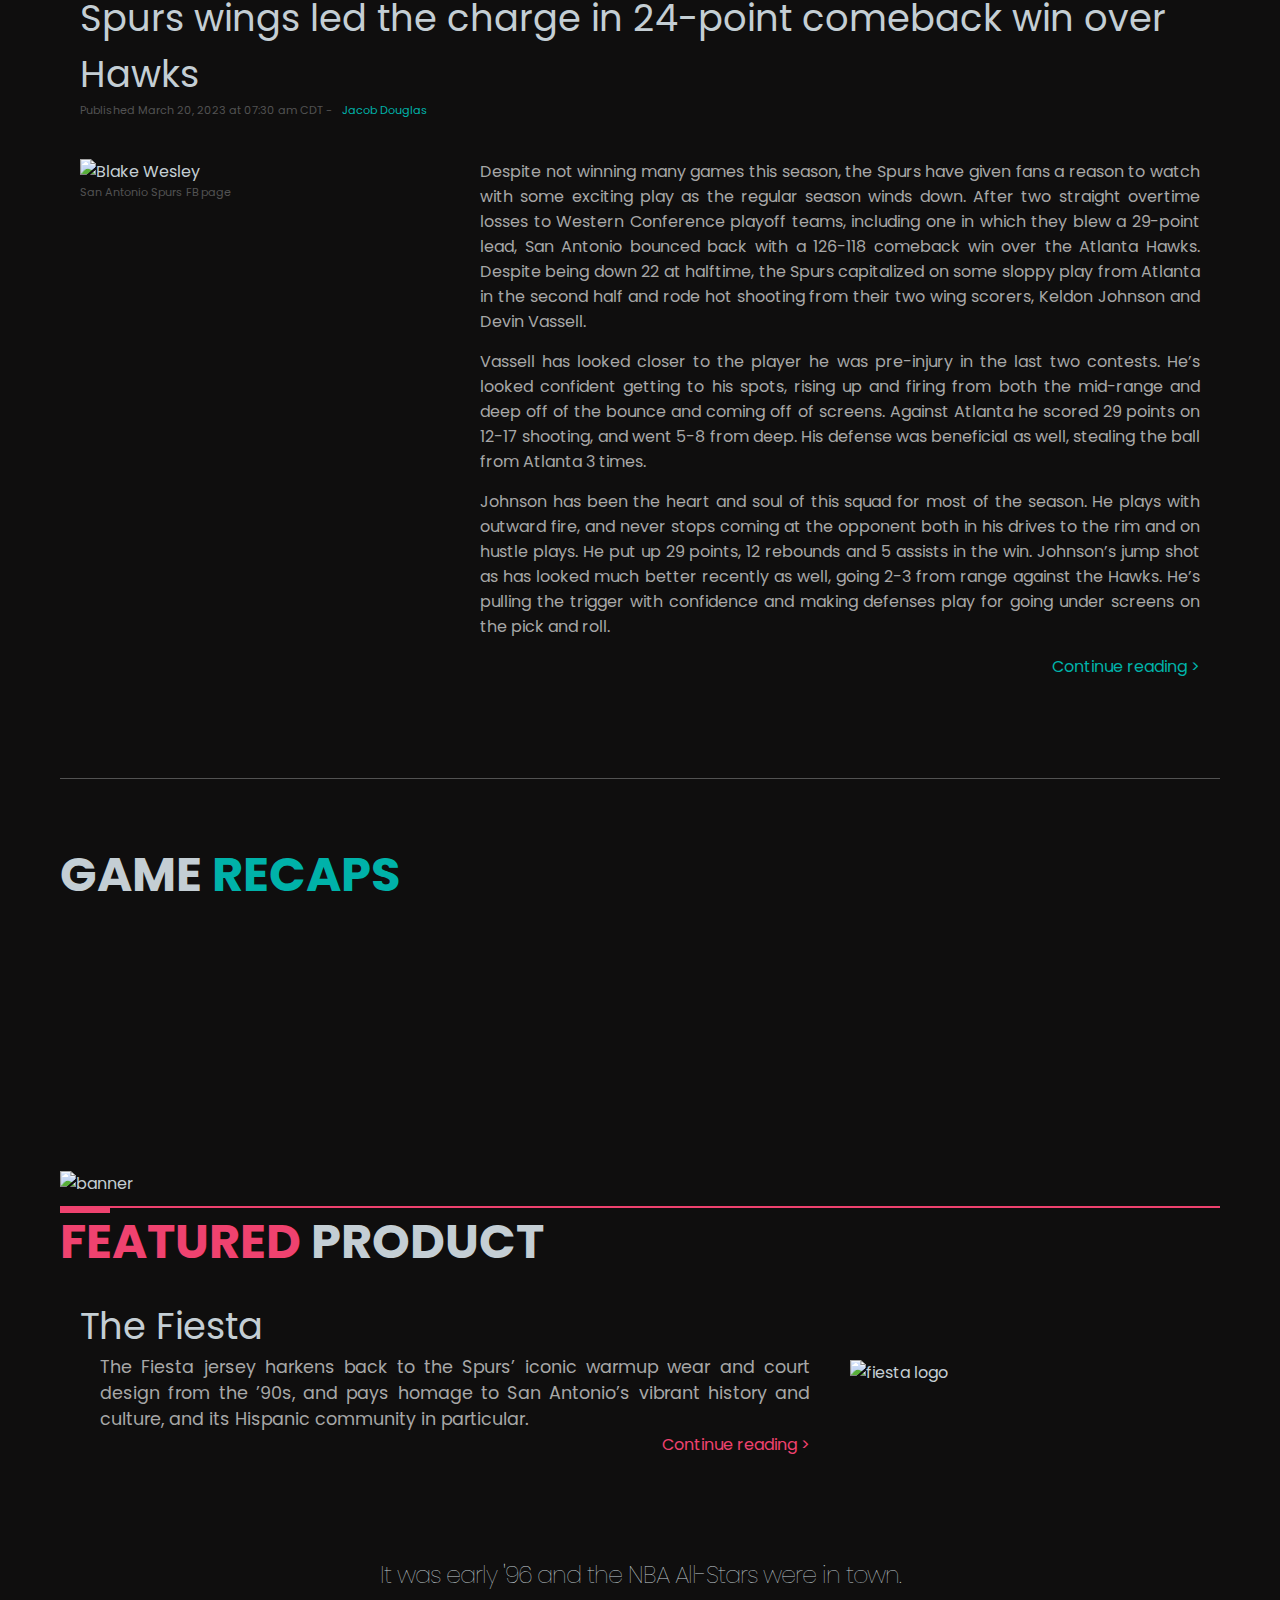
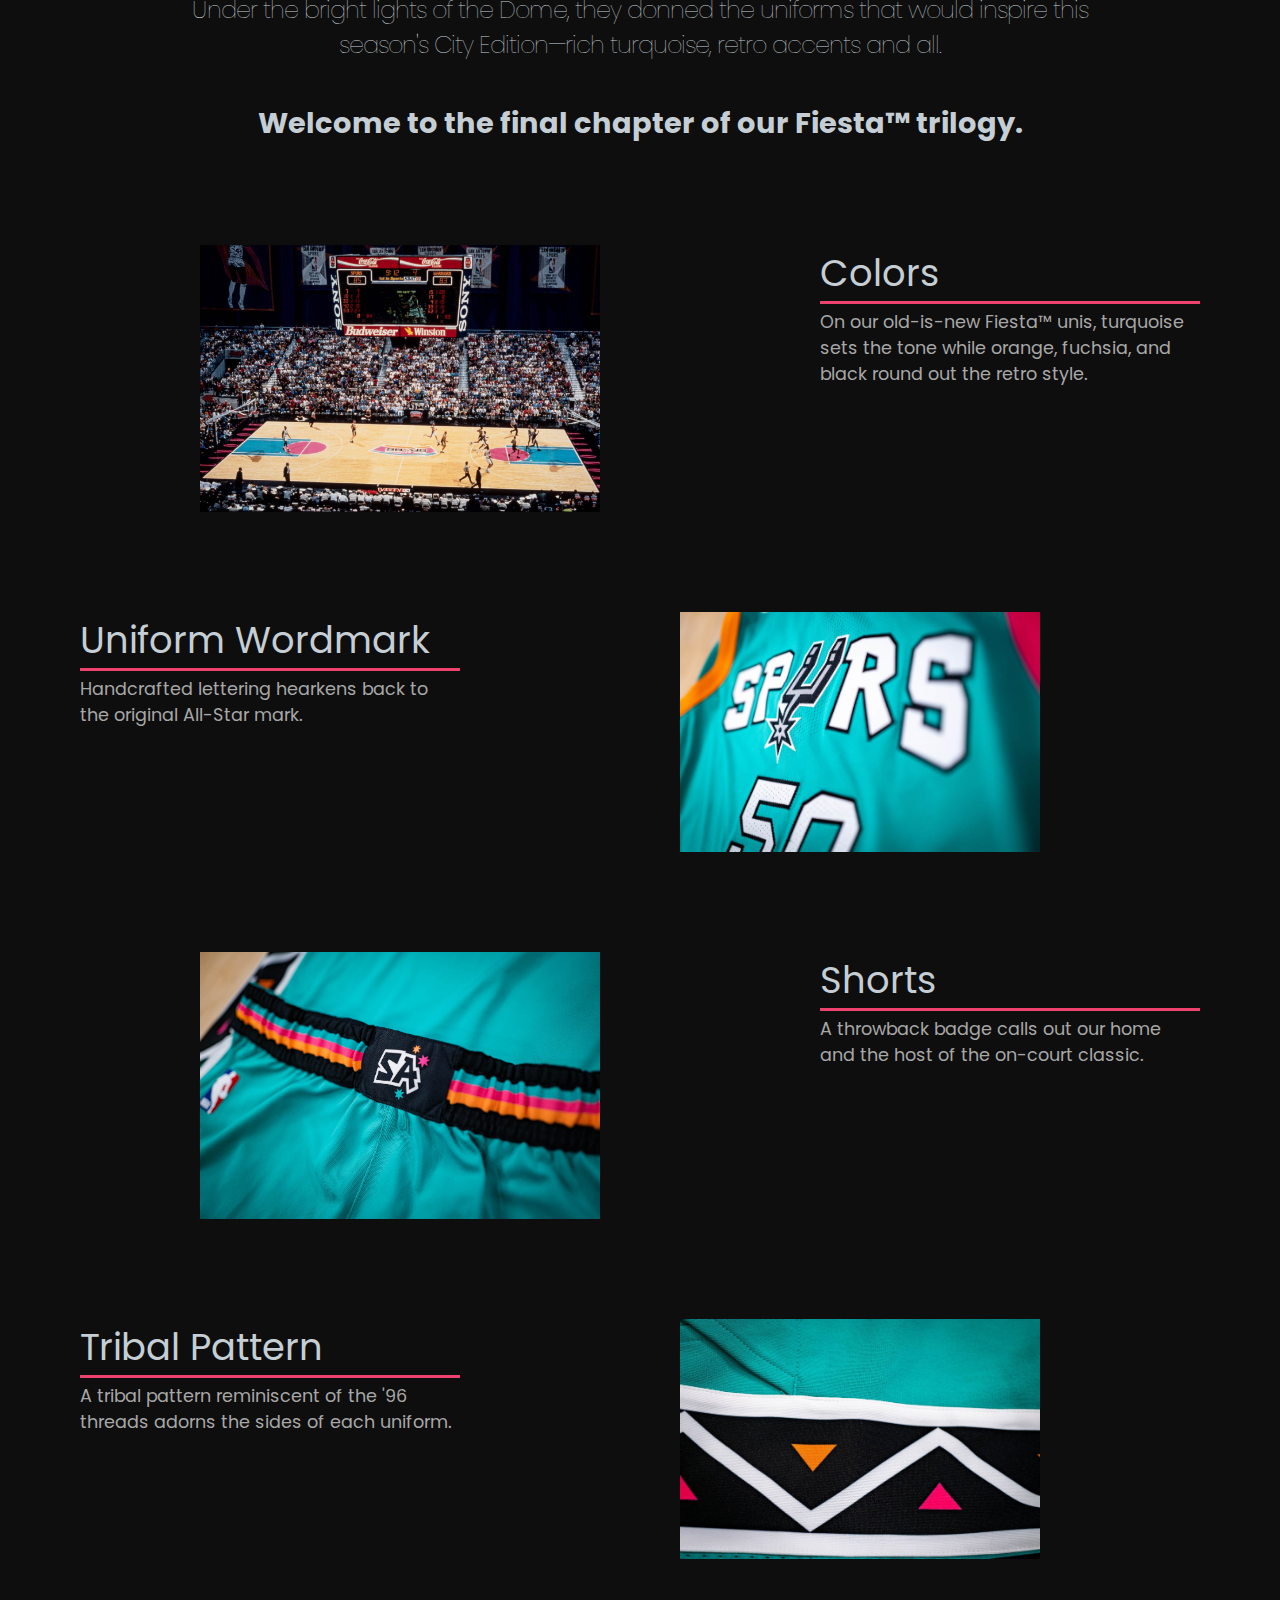
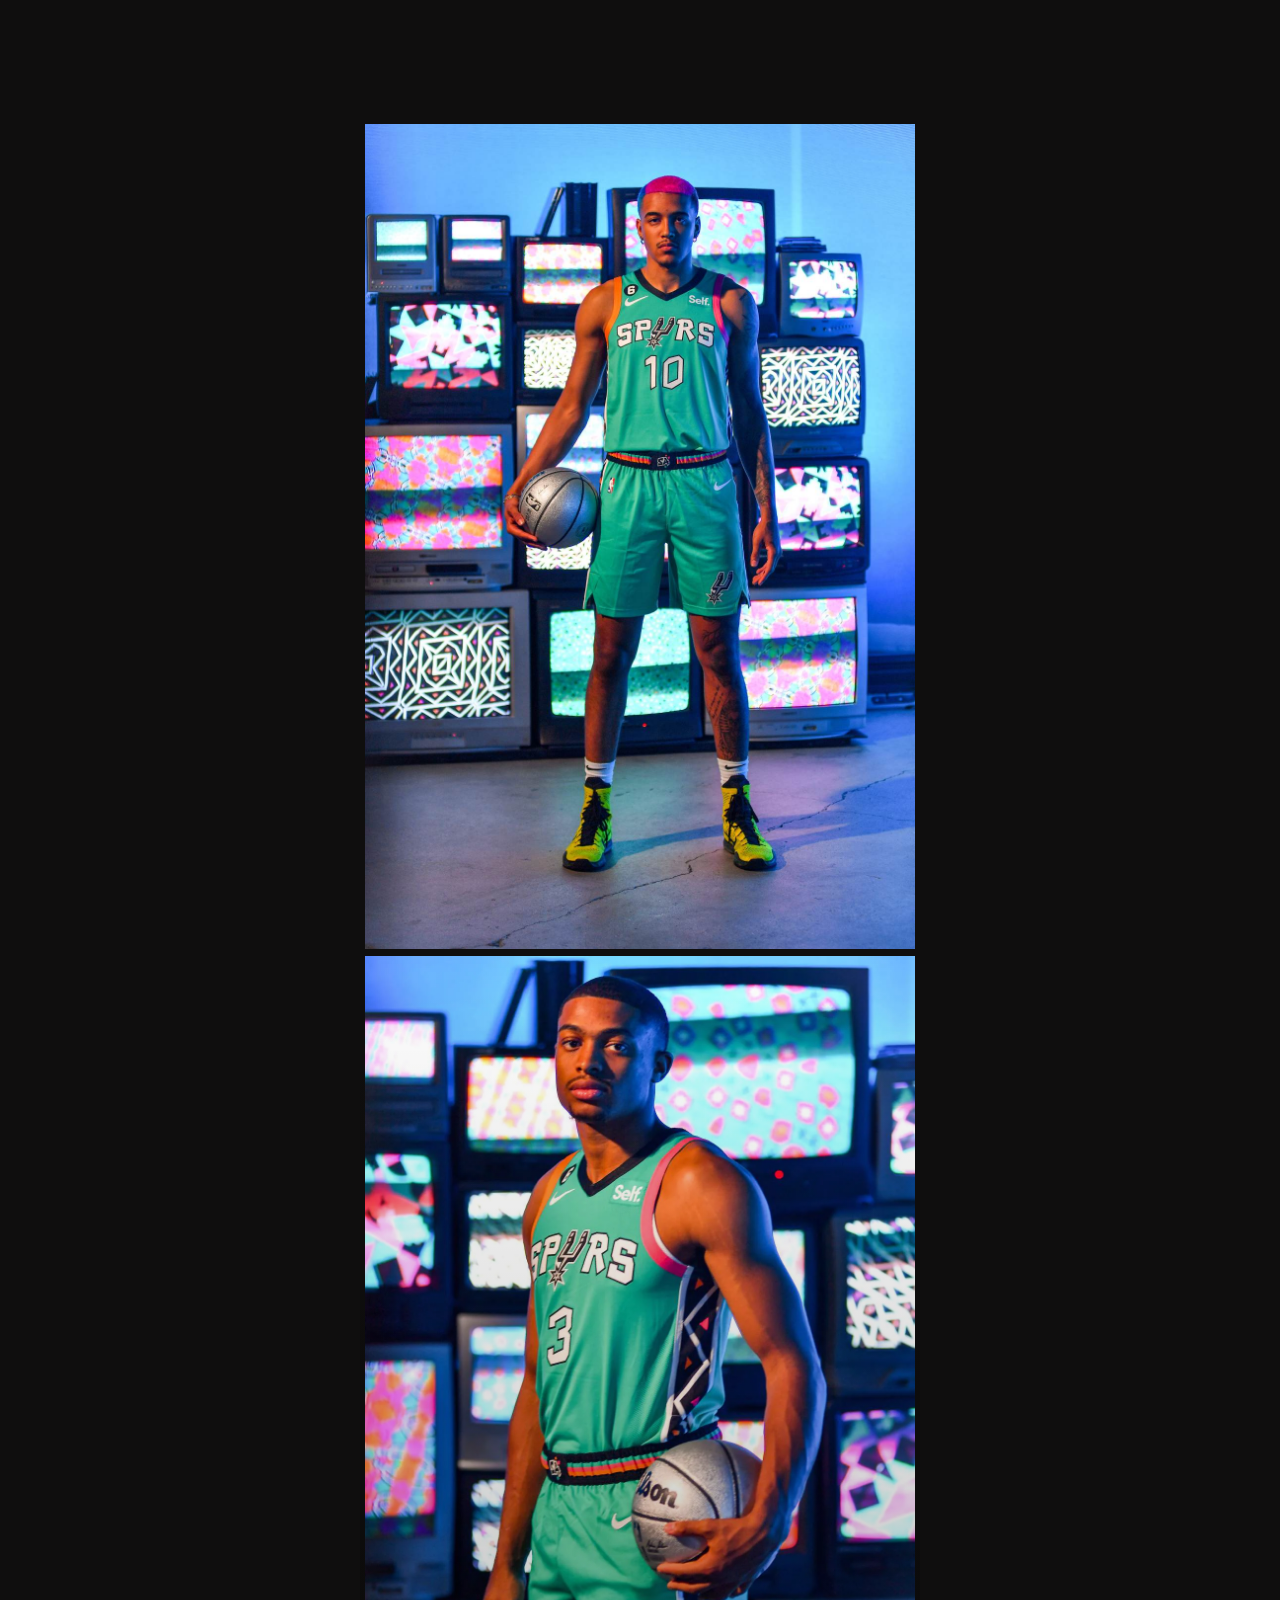
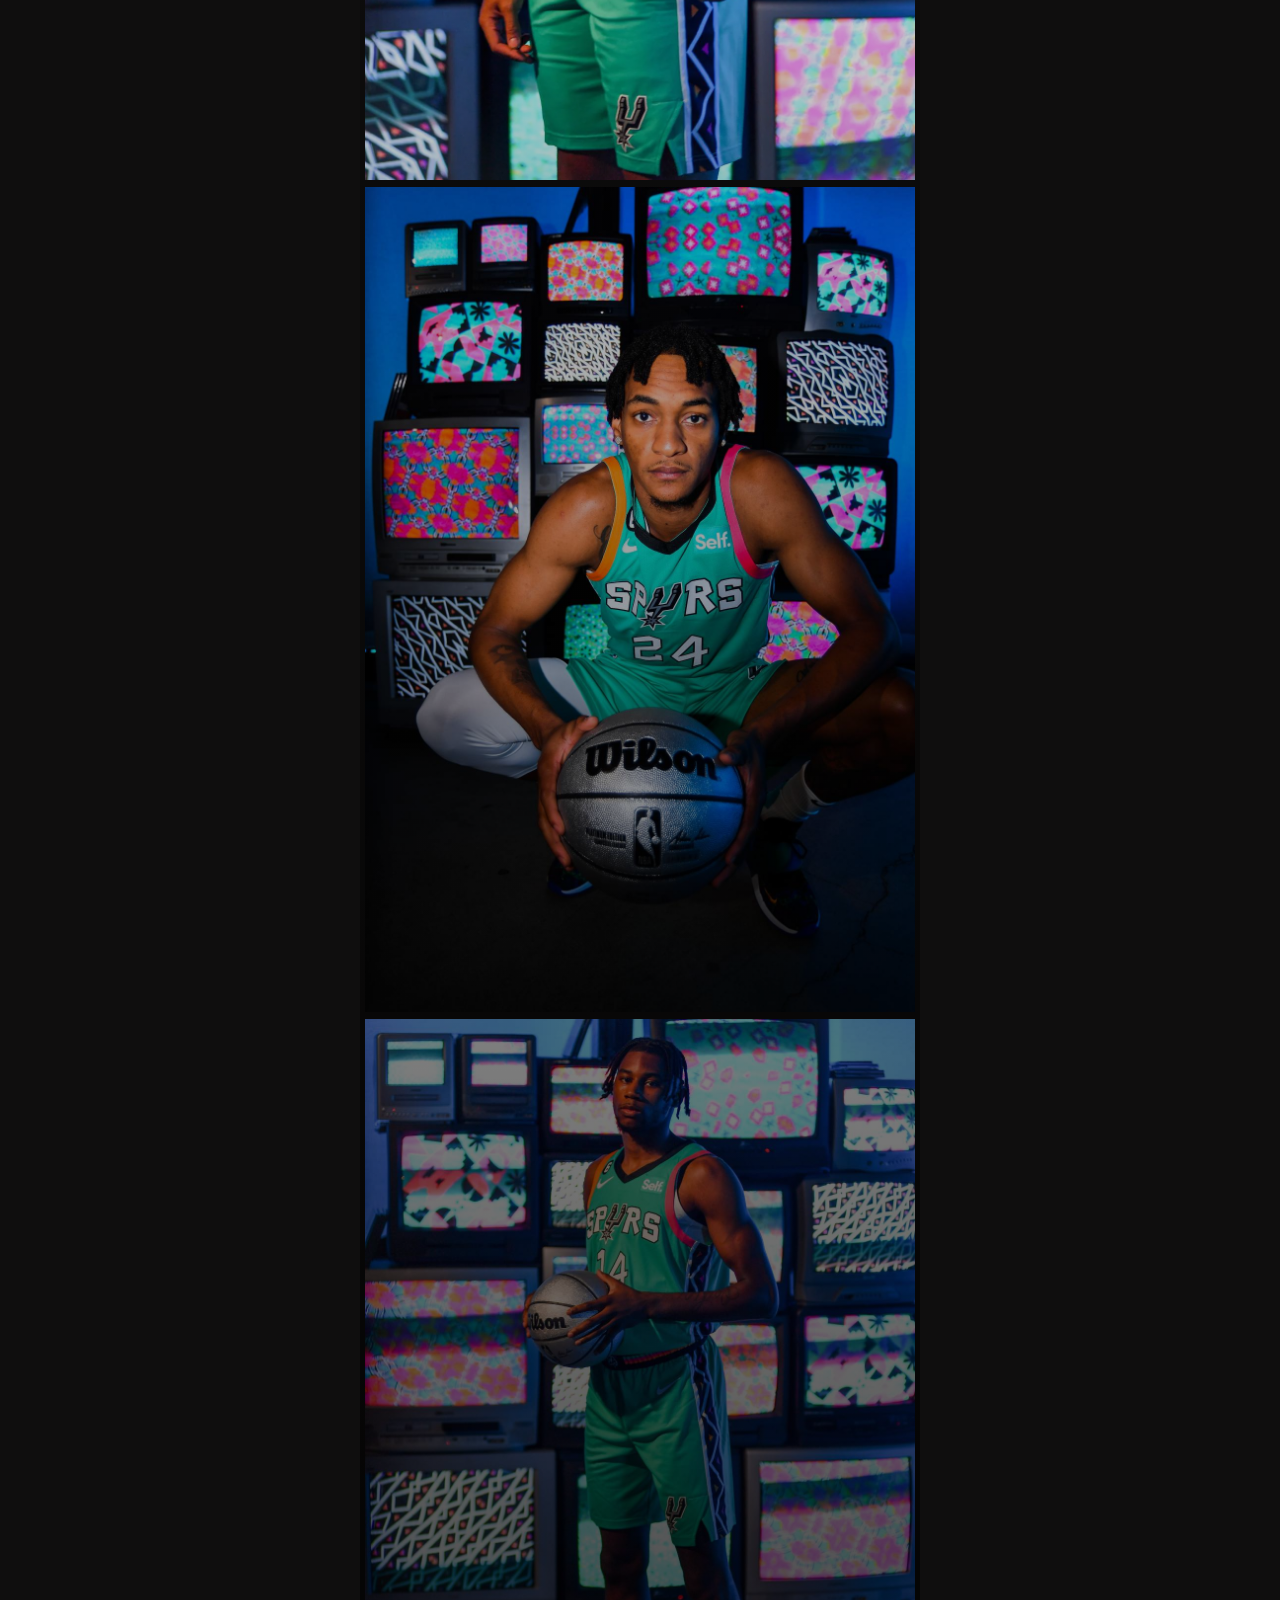
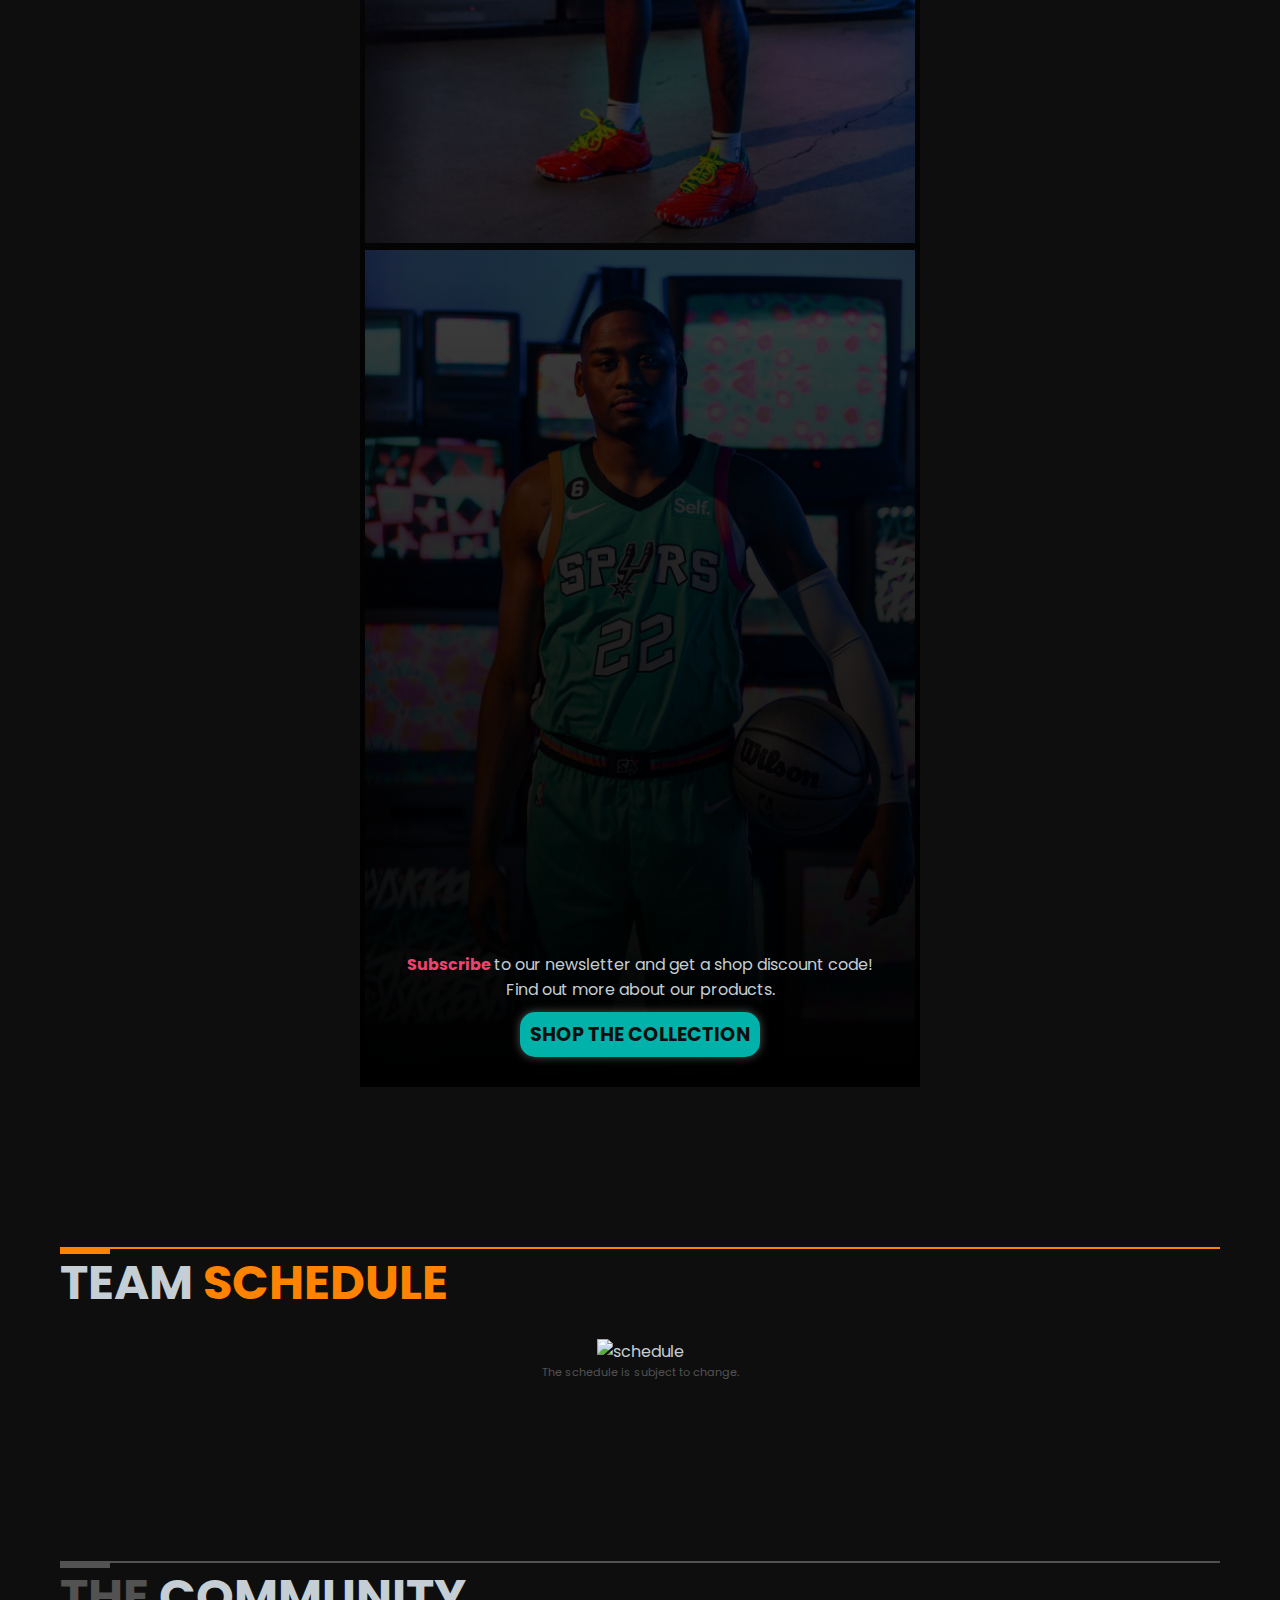
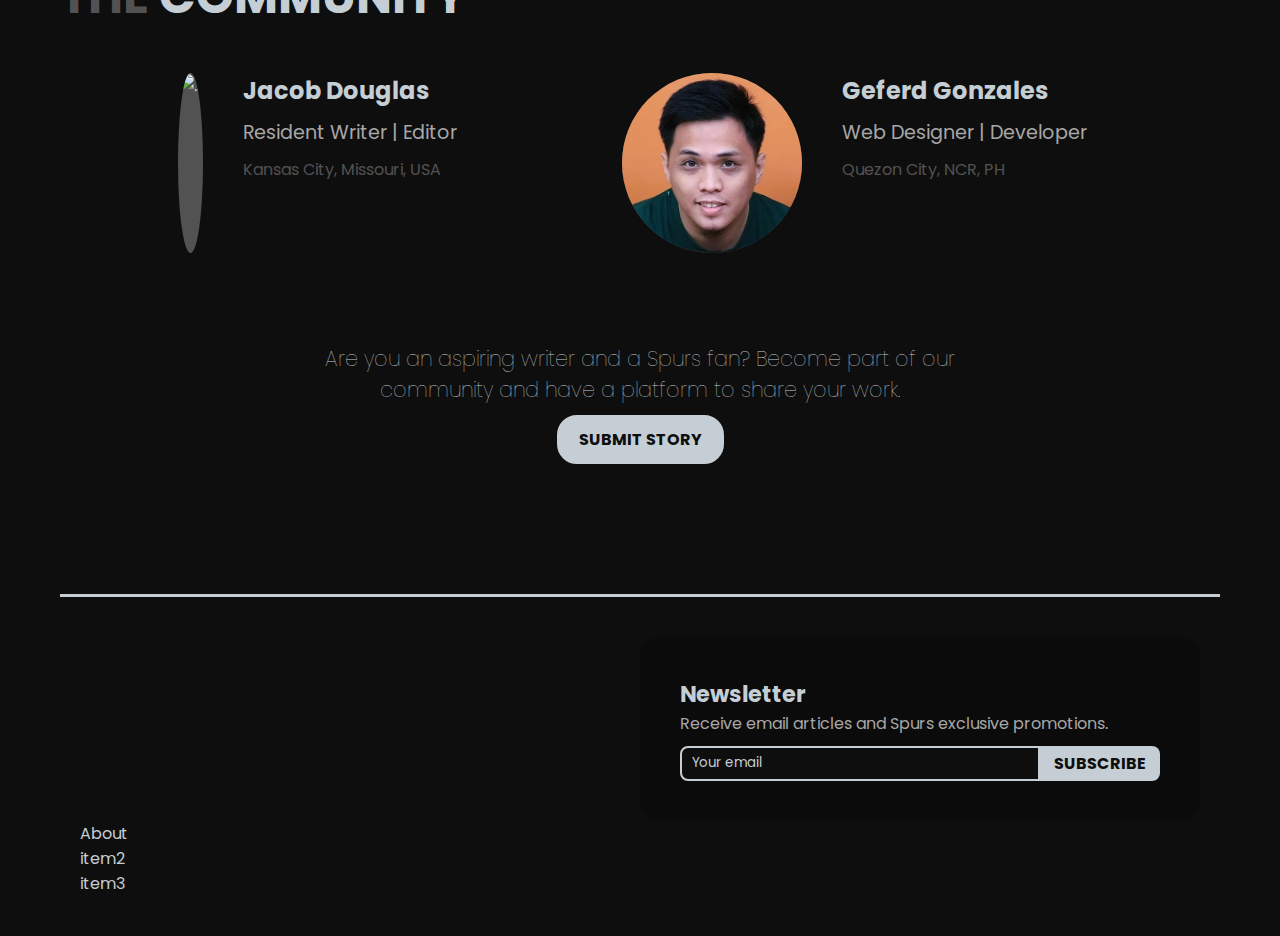
==== commit a5430ff3: "building the footer section / added newsletter box" ====
--- a/index.html
+++ b/index.html
@@ -19,11 +19,11 @@
       <li class="link-item relative"><a href="#news">News</a></li>
       <li class="link-item relative"><a href="#featured">Featured</a></li>
       <li class="link-item relative"><a href="#schedule">Schedule</a></li>
-      <li class="link-item relative"><a href="#about">About</a></li>
+      <li class="link-item relative"><a href="#community">Community</a></li>
     </ul>
-    <div class="flex-r career-container">
-      <a href="#0" class="career-button">
-        CAREER
+    <div class="flex-r store-container">
+      <a href="#0" class="store-button">
+        STORE
       </a>
     </div>
   </nav>
@@ -56,7 +56,7 @@
           <span class="header-title">Y</span>
         </div>
         <p>
-          This week's featured content is our <b>Fiesta</b> inspired NBA City Edition jersey. We are thrilled to share you the history of the colorway.
+          This week's featured product is our <b>Fiesta</b> inspired NBA City Edition jersey. We are thrilled to share you the history of the colorway.
         </p>
       </div>
       <a href="#featured" class="learnmore-button absolute">
@@ -190,7 +190,7 @@
     <img src="assets/images/featured-banner.png" alt="banner">
     <div class="flex-r section-title relative">
       <span class="fsize1" id="news">featured</span>
-      <span class="fsize1">content</span>
+      <span class="fsize1">product</span>
     </div>
     <!-- history -->
     <article class="flex-r history-container">
@@ -206,7 +206,7 @@
         </div>
       </div>
       <div class="flex-c history-image">
-        <img src="assets/images/fiesta-logo.png" alt="fiesta logo">
+        <img src="assets/images/fiesta-logo.png" alt="fiesta logo"> 
       </div>
     </article>
     <span class="jersey-title1">
@@ -325,10 +325,75 @@
   </section>
   <!-- schedule end -->
 
-  <!-- about -->
-  <section class="flex-c about-container relative">
-      <img src="assets/images/dev-image4.png" alt="..." class="absolute">
-    <span></span>
+  <!-- community -->
+  <section class="flex-c community-container relative">
+    <div class="absolute" id="community"></div>
+    <div class="flex-r section-title relative">
+      <span class="fsize1">THE</span>
+      <span class="fsize1">COMMUNITY</span>
+    </div>
+    <div class="contributor-body flex-r">
+      <div class="contributor flex-r relative">
+        <img src="assets/images/writer.jpg" alt="..." >
+        <div class="profile flex-c">
+          <span class="name">Jacob Douglas</span>
+          <span class="role">Resident Writer | Editor</span>
+          <span class="address">Kansas City, Missouri, USA</span>
+          <div class="social flex-r">
+            <a href="#0"><i class="fa-brands fa-facebook"></i></a>
+            <a href="#0"><i class="fa-brands fa-linkedin-in"></i></a>
+            <a href="#0"><i class="fa-brands fa-twitter"></i></a>
+            <a href="#0"><i class="fa-brands fa-youtube"></i></a>
+          </div>
+        </div>
+      </div>
+      <div class="contributor flex-r relative">
+        <img src="assets/images/dev-image2.jpg" alt="..." >
+        <div class="profile flex-c">
+          <span class="name">Geferd Gonzales</span>
+          <span class="role">Web Designer | Developer</span>
+          <span class="address">Quezon City, NCR, PH</span>
+          <div class="social flex-r">
+            <a href="#0"><i class="fa-brands fa-facebook"></i></a>
+            <a href="#0"><i class="fa-brands fa-linkedin-in"></i></a>
+            <a href="#0"><i class="fa-brands fa-twitter"></i></a>
+            <a href="#0"><i class="fa-brands fa-youtube"></i></a>
+          </div>
+        </div>
+      </div>
+    </div>
+    <div class="join-community flex-c">
+      <span class="pitch">
+        Are you an aspiring writer and a Spurs fan? Become part of our community and have a platform to share your work.
+      </span>
+      <a href="#0" class="join-button">SUBMIT STORY</a>
+    </div>
+    <footer class="page-footer flex-r relative">
+      <div class="footer-logo flex-r">
+        <img src="assets/images/spurs-logo.png" alt="">
+      </div>
+      <div class="footer-newsletter flex-c" id="newsletter">
+        <span class="title">
+          Newsletter
+        </span>
+        <span>
+          Receive email articles and Spurs exclusive promotions.
+        </span>
+        <div class="newsletter-form flex-r">
+          <input type="email" placeholder="Your email">
+          <a href="#0">SUBSCRIBE</a>
+        </div>
+      </div>
+      <nav class="footer-nav">
+        <ul>
+          <li>About</li>
+          <li>item2</li>
+          <li>item3</li>
+        </ul>
+      </div>
+    </footer>
   </section>
+  <script src="https://kit.fontawesome.com/c2202da5ec.js" crossorigin="anonymous">
+  </script> 
 </body>
 </html>--- a/assets/style.css
+++ b/assets/style.css
@@ -7,12 +7,12 @@
 
 :root{
   --silver: #C4CED4;
-  --black: #0F0E0E;
-  --fuchsia: #EF426F;
-  --turquoise: #00B2A9;
-  --orange: #FF8200;
   --lightgray: #a7a7a7;
   --darkgray: #525252;
+  --black: #0F0E0E;
+  --turquoise: #00B2A9;
+  --fuchsia: #EF426F;
+  --orange: #FF8200;
 }
 
 /* universal properties */
@@ -35,6 +35,11 @@
 ul{
   list-style: none;
   margin: 0;
+  margin-block-start: 0;
+  margin-block-end: 0;
+  margin-inline-start: 0;
+  margin-inline-end: 0;
+  padding-inline-start: 0;
 }
 p{
   color: var(--lightgray);
@@ -43,6 +48,10 @@
   background-color: var(--turquoise);
   color: var(--black);
 }
+small{
+  font-size: .7rem;
+}
+
 /* universal properties end */
 
 /* font sizes */
@@ -59,10 +68,6 @@
   font-size: 1.1rem;
   font-weight: normal;
 }
-small{
-  font-size: .7rem;
-}
-
 
 /* flex properties */
 .flex-r{
@@ -116,21 +121,22 @@
 
 /* navigation bar */
 nav.sticky{
-  width: 100%;
-  height: 50px;
+  margin: auto;
+  max-width: 1200px;
+  height: 75px;
   background: var(--black);
   box-shadow: 0px 2px 3px #0f0e0e77;
   top: 0;
   align-items: center;
   justify-content: space-between;
-  padding: 0 15px;
+  padding: 0 20px;
   z-index: 2;
 }
 .nav-container a{
   flex-grow: 1;
 }
 .spurs-logo{
-  width: 40px;
+  width: 50px;
 }
 
 .title-nav{
@@ -140,42 +146,44 @@
 .link-item{
   text-align: center;
   margin-inline: 10px;
-
-}
-.link-item::after{
+}
+.link-item a::after{
   content: '';
   position: absolute;
   width: 0;
   height: 3px;
-  background-color: var(--turquoise);
+  background-color: var(--lightgray);
   border-radius: 1px;
   bottom: -3px;
   left: 0px;
   transition: .2s;
 }
-.link-item:hover::after{
+.link-item a:hover::after{
   width: 100%;
 }
 .link-item a{
-  color: var(--silver);
-}
-.link-item a:focus{
-  color: var(--turquoise);
-}
-
-.career-container{
+  color: var(--lightgray);
+}
+.link-item a:hover{
+  color: var(--silver);
+  transition: .2s;
+}
+
+.store-container{
   padding-left: 10px;
 }
-a.career-button{
-  border-radius: 10px;
-  padding: 0 10px;
+a.store-button{
+  padding: 2px 10px;
   font-weight: bolder;
   background-color: var(--silver);
+  border: 2px solid var(--silver);
+  border-radius: 15px;
   color: var(--black);
 }
-a.career-button:hover{
-  background-color: var(--orange);
-  color: var(--silver);
+a.store-button:hover{
+  background-color: var(--black);
+  color: var(--silver);
+  transition: .2s;
 }
 /* navigation bar end */
 
@@ -578,7 +586,7 @@
   align-items: flex-end;
   width: 50%;
   bottom: 130px;
-  padding: 20px;
+  padding: 20px 40px;
   text-align: center;
   justify-content: center;
 }
@@ -589,8 +597,8 @@
   background: 
     linear-gradient(
       180deg,
-      rgb(0 0 0 / 0)60%,
-      rgb(0 0 0 / .6)
+      rgb(0 0 0 / 0)20%,
+      rgb(0 0 0 / 1)
     );
 }
 a.subscription-link b{
@@ -632,7 +640,7 @@
   height: auto;
   padding: 20px;
   margin-inline: auto;
-  margin-bottom: 160px;
+  margin-bottom: 120px;
 }
 .schedule-container .section-title span:nth-child(2){
   display: inline-block;
@@ -645,8 +653,7 @@
 .schedule-body{
   width: 100%;
   margin: auto;
-  padding-inline: 20px;
-  padding-block: 20px 120px;
+  padding: 20px;
 }
 .schedule-body img{
   max-width: 100%;
@@ -656,34 +663,173 @@
   text-align: center;
   color: var(--darkgray);
 }
-.schedule-body::after{
-  content: '';
-  position: absolute;
-  width: 100%;
-  height: 1px;
-  bottom: 0;
-  left: 0;
-  background: var(--darkgray);
-}
 /* schedule end */
 
-/* about */
-.about-container{
-  max-width: 800px;
+/* community */
+.community-container{
+  max-width: 1200px;
   height: 500px;
   padding: 20px;
   margin-inline: auto;
-  border: 10px solid var(--silver);
-  border-top-left-radius: 86px;
-}
-.about-container img{
+}
+.community-container .section-title span:nth-child(1){
+  display: inline-block;
+  color: var(--darkgray);
+  margin-right: 10px;
+}
+.community-container .section-title::before, .community-container .section-title::after{
+  background-color: var(--darkgray);
+}
+
+.contributor-body{
+  justify-content: space-evenly;
+  flex-wrap: wrap;
+  padding: 20px;
+}
+.contributor{
+  padding: 20px ;
+  margin-bottom: 20px;
+}
+
+.contributor img{
   max-width: 180px;
   border-radius: 50%;
-  top: -9px;
-  left: -9px;
-  border: 10px solid var(--silver);
   background-color: var(--darkgray);
 }
+.contributor .profile{
+  padding-left: 40px;
+  min-width: 300px;
+}
+.profile > * {
+  margin-bottom: 10px;
+}
+.profile .name{
+  font-size: 1.5rem;
+  font-weight: bolder;
+}
+.profile .role{
+  font-size: 1.2rem;
+  color: var(--lightgray);
+}
+.profile .address{
+  color: var(--darkgray);
+}
+.profile .social a{
+  font-size: 1.5rem;
+  margin-right: 30px
+}
+.social .fa-facebook:hover{
+  color: #3b5998 ;
+  transition: .2s;
+}
+.social .fa-twitter:hover{
+  color: #1DA1F2 ;
+  transition: .2s;
+}
+.social .fa-linkedin-in:hover{
+  color: #0077b5;
+  transition: .2s;
+}
+.social .fa-youtube:hover{
+  color: #FF0000;
+  transition: .2s;
+}
+.join-community{
+  padding: 30px;
+  max-width: 800px;
+  align-self: center;
+  text-align: center;
+}
+.join-community .pitch{
+  font-size: 1.3rem;
+  font-weight: lighter;
+  margin-bottom: 10px;
+}
+.join-community .join-button{
+  align-self: center;
+  padding: 10px 20px;
+  max-width: 200px;
+  border-radius: 20px;
+  border: 2px solid var(--silver);
+  background-color: var(--silver);
+  color: var(--black);
+  font-weight: bolder ;
+
+}
+
+.join-button:hover{
+  background-color: var(--black);
+  color: var(--silver);
+  transition: .2s;
+}
+/* community end */
+
+/* footer */
+.page-footer{
+  max-width: 1200px;
+  border-top: 3px solid var(--silver);
+  bottom: -100px;  
+  padding: 40px 20px;
+  justify-content: space-between;
+  flex-wrap: wrap;
+}
+.footer-logo{
+  flex-basis: 50%;
+  width: 50%;
+  height: auto;
+  align-items: center;
+}
+.footer-logo img{
+  width: 50px;
+}
+.footer-newsletter{
+  flex-basis: 50%;
+  width: 50%;
+  justify-content: center;
+  background-color: rgba(0, 0, 0, 0.2);
+  padding: 40px;
+  border-radius: 20px;
+}
+.footer-newsletter .title{
+  font-size: 1.4rem;
+  font-weight: bold;
+}
+.footer-newsletter span:nth-child(2){
+  color: var(--lightgray);
+  margin-bottom: 10px;
+}
+.newsletter-form input{
+  width: 75%;
+  background-color: var(--black);
+  border: 2px solid var(--silver);
+  border-top-left-radius: 8px;
+  border-bottom-left-radius: 8px;
+  color: var(--silver);
+  padding-inline: 10px;
+}
+.newsletter-form input::placeholder{
+  color: var(--silver);
+}
+.newsletter-form a{
+  font-weight: bolder;
+  text-align: center;
+  width: 25%;
+  padding-block: 5px;
+  color: var(--black);
+  background-color: var(--silver);
+  border-top-right-radius: 8px;
+  border-bottom-right-radius: 8px;
+}
+
+.newsletter-form input:focus-visible {
+  outline: 0;
+}
+.footer-nav{
+  flex-basis: 60%;
+  width: 60%;
+}
+
+
 /* breakpoints */
 @media all and (min-width: 840px){
 
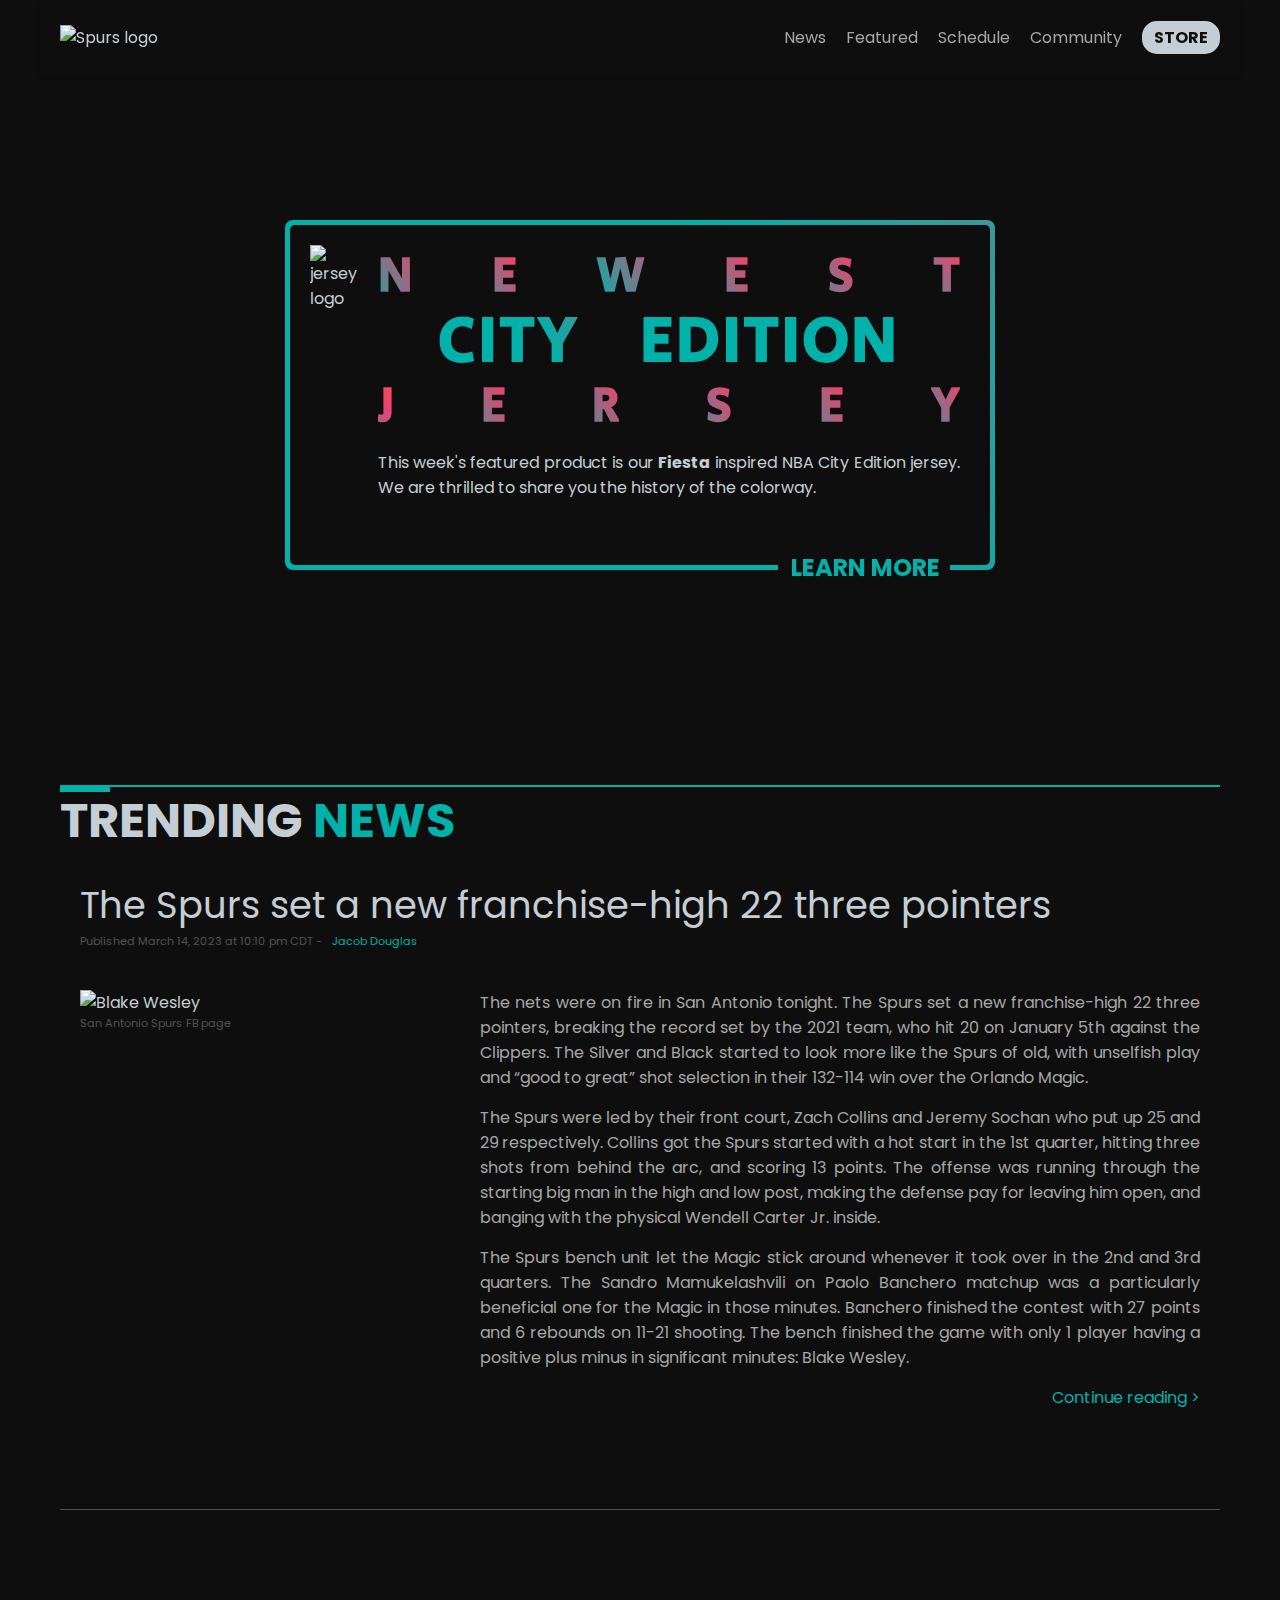
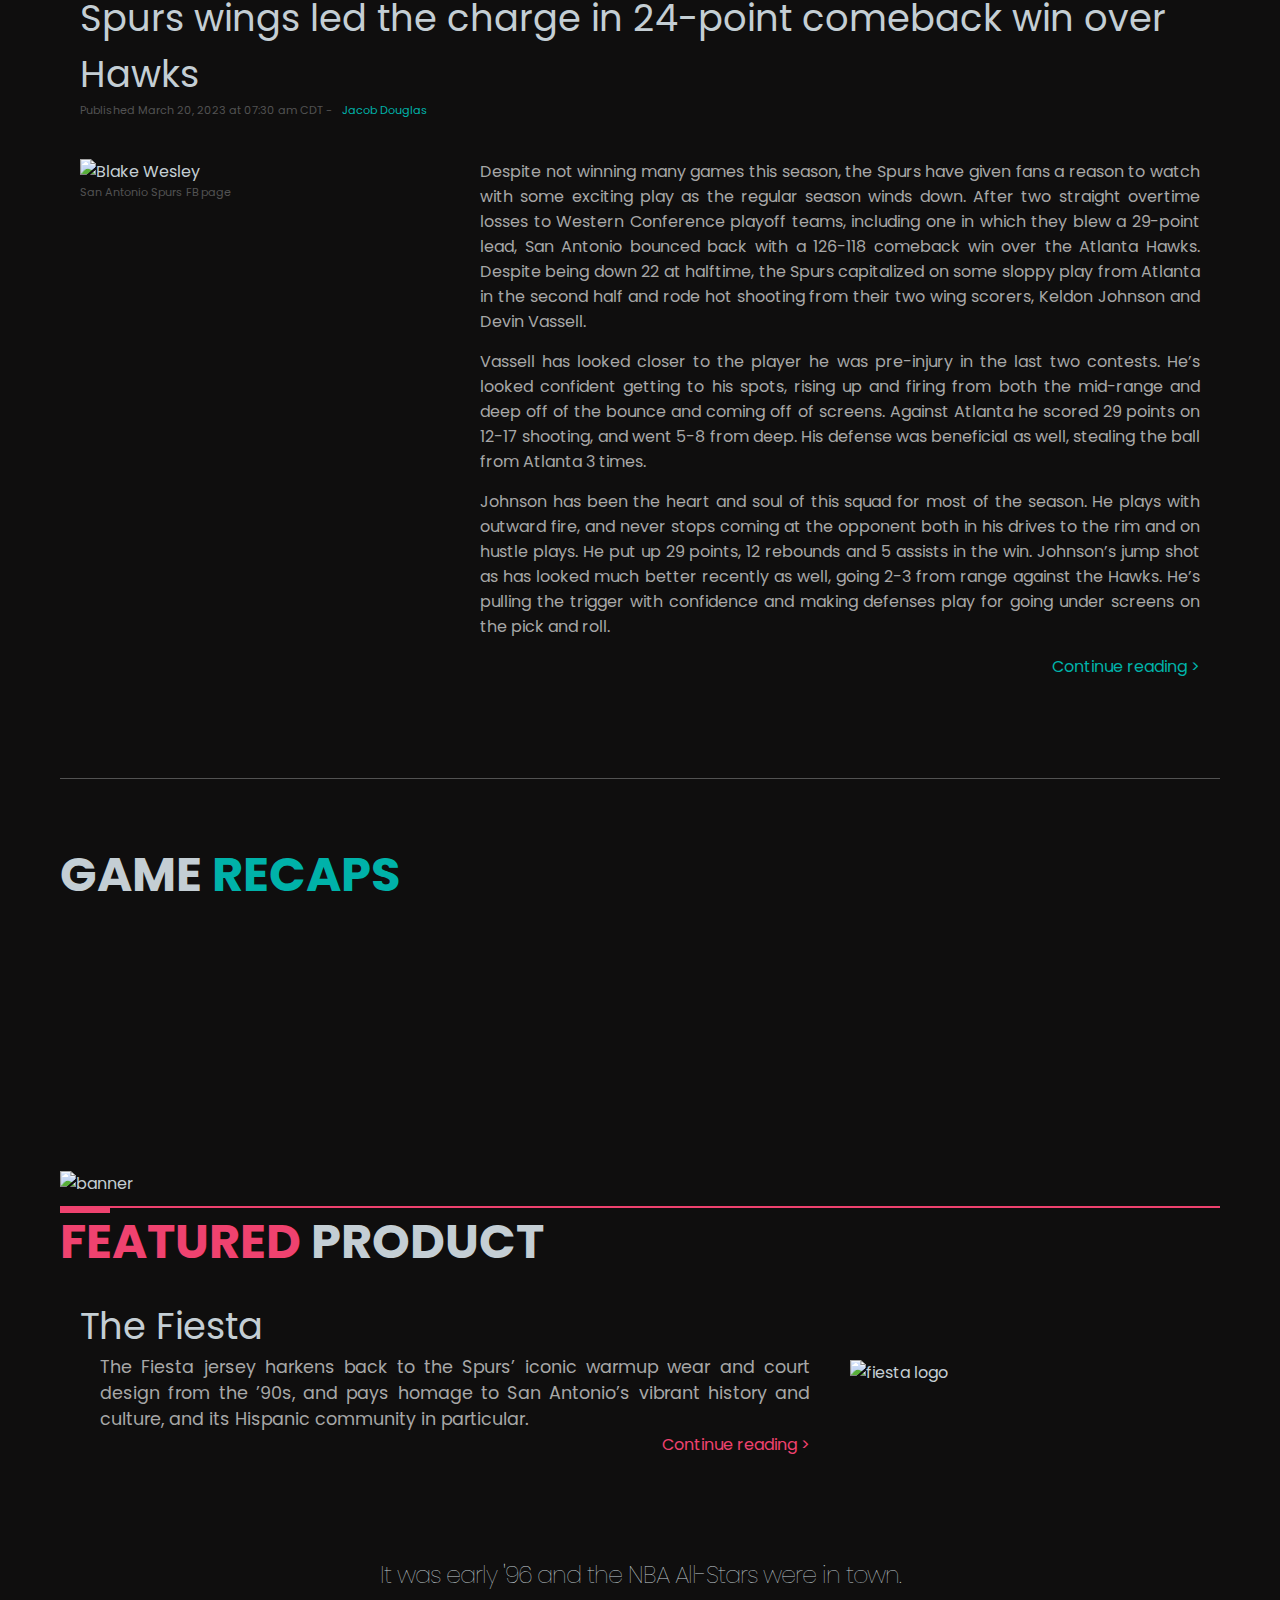
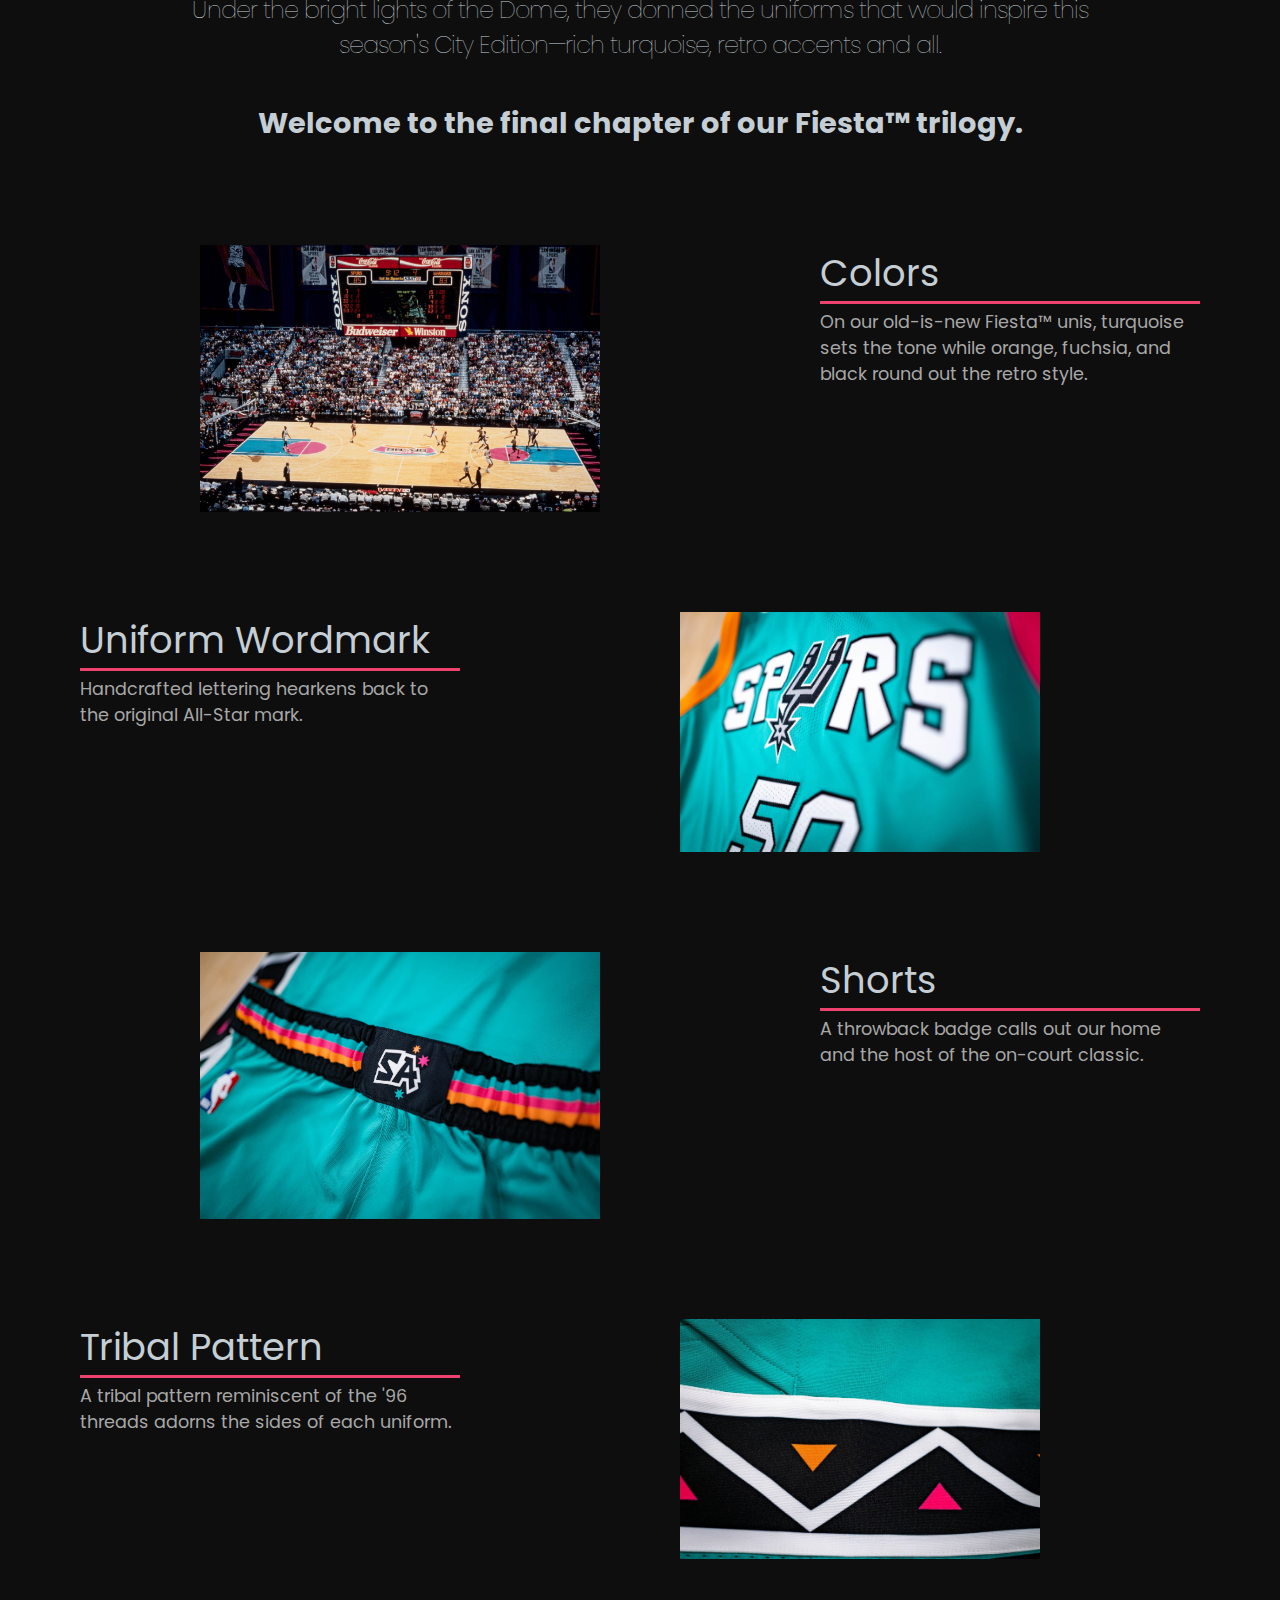
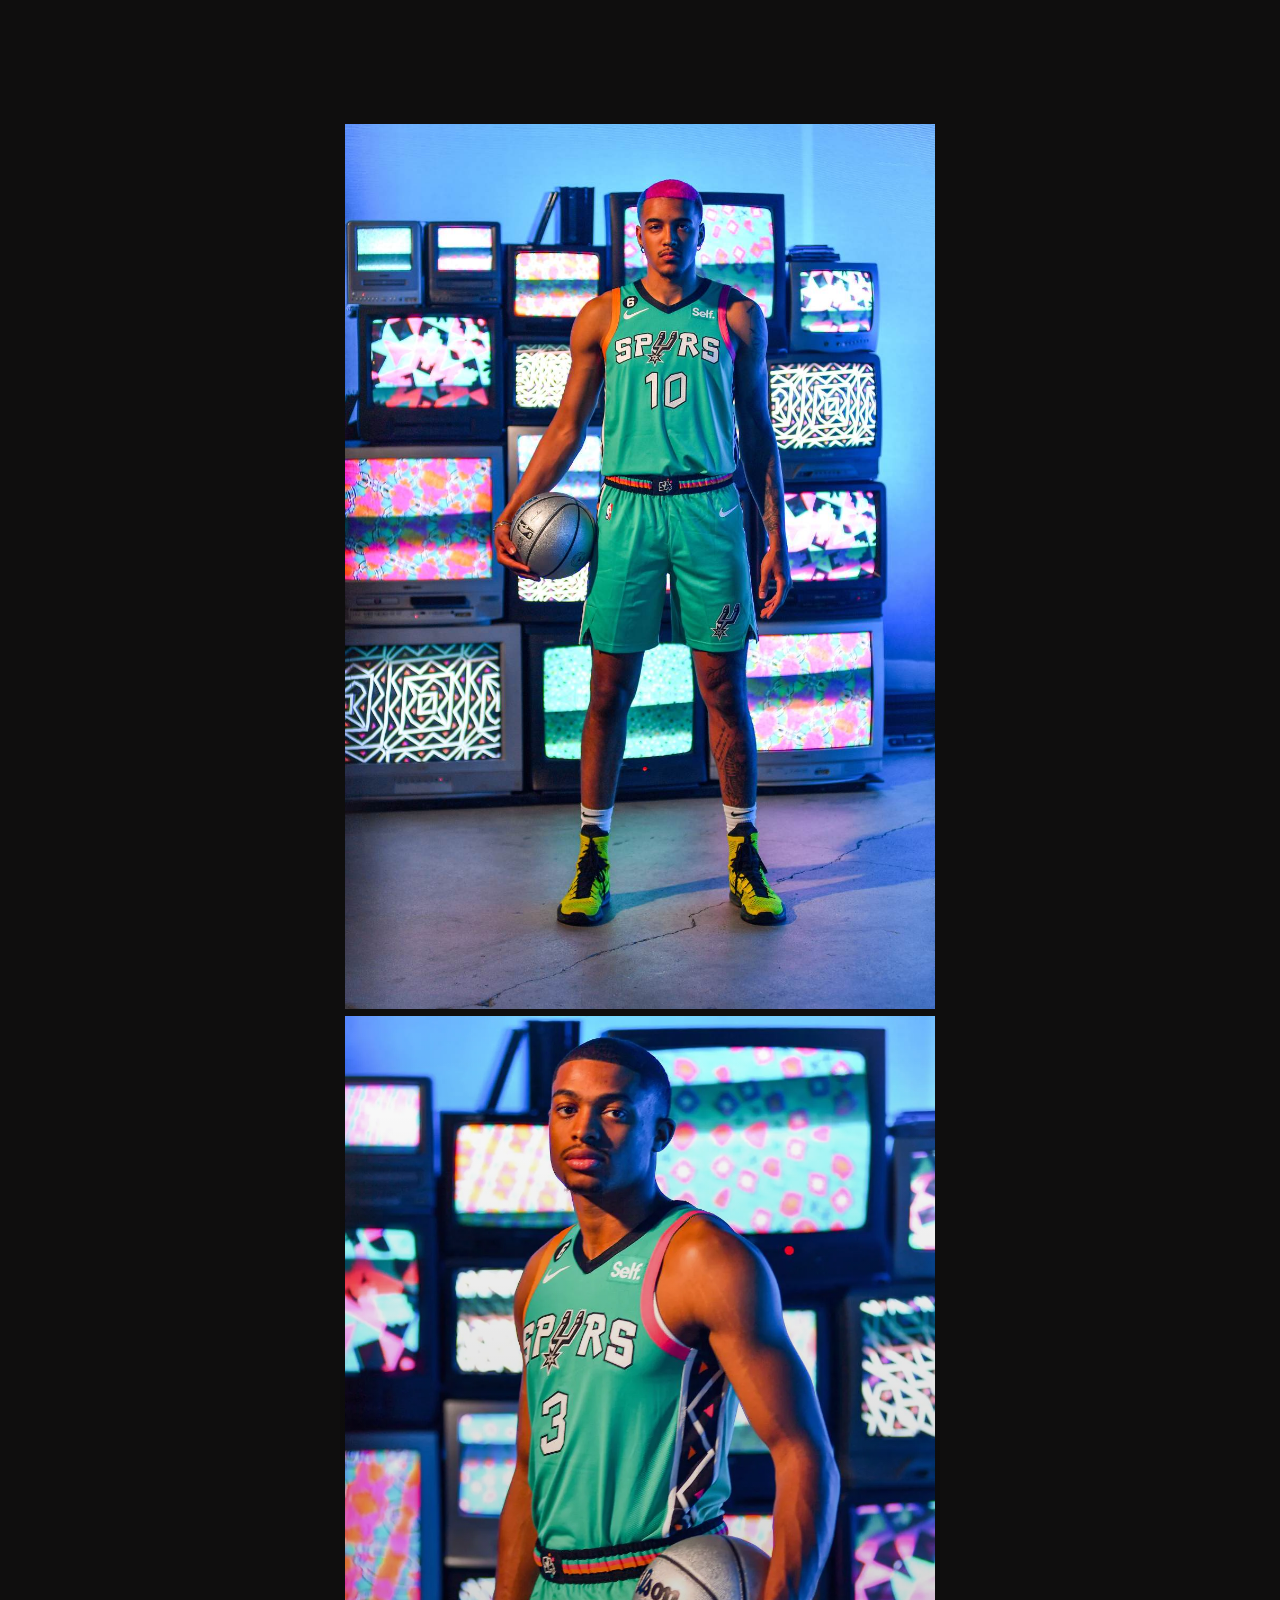
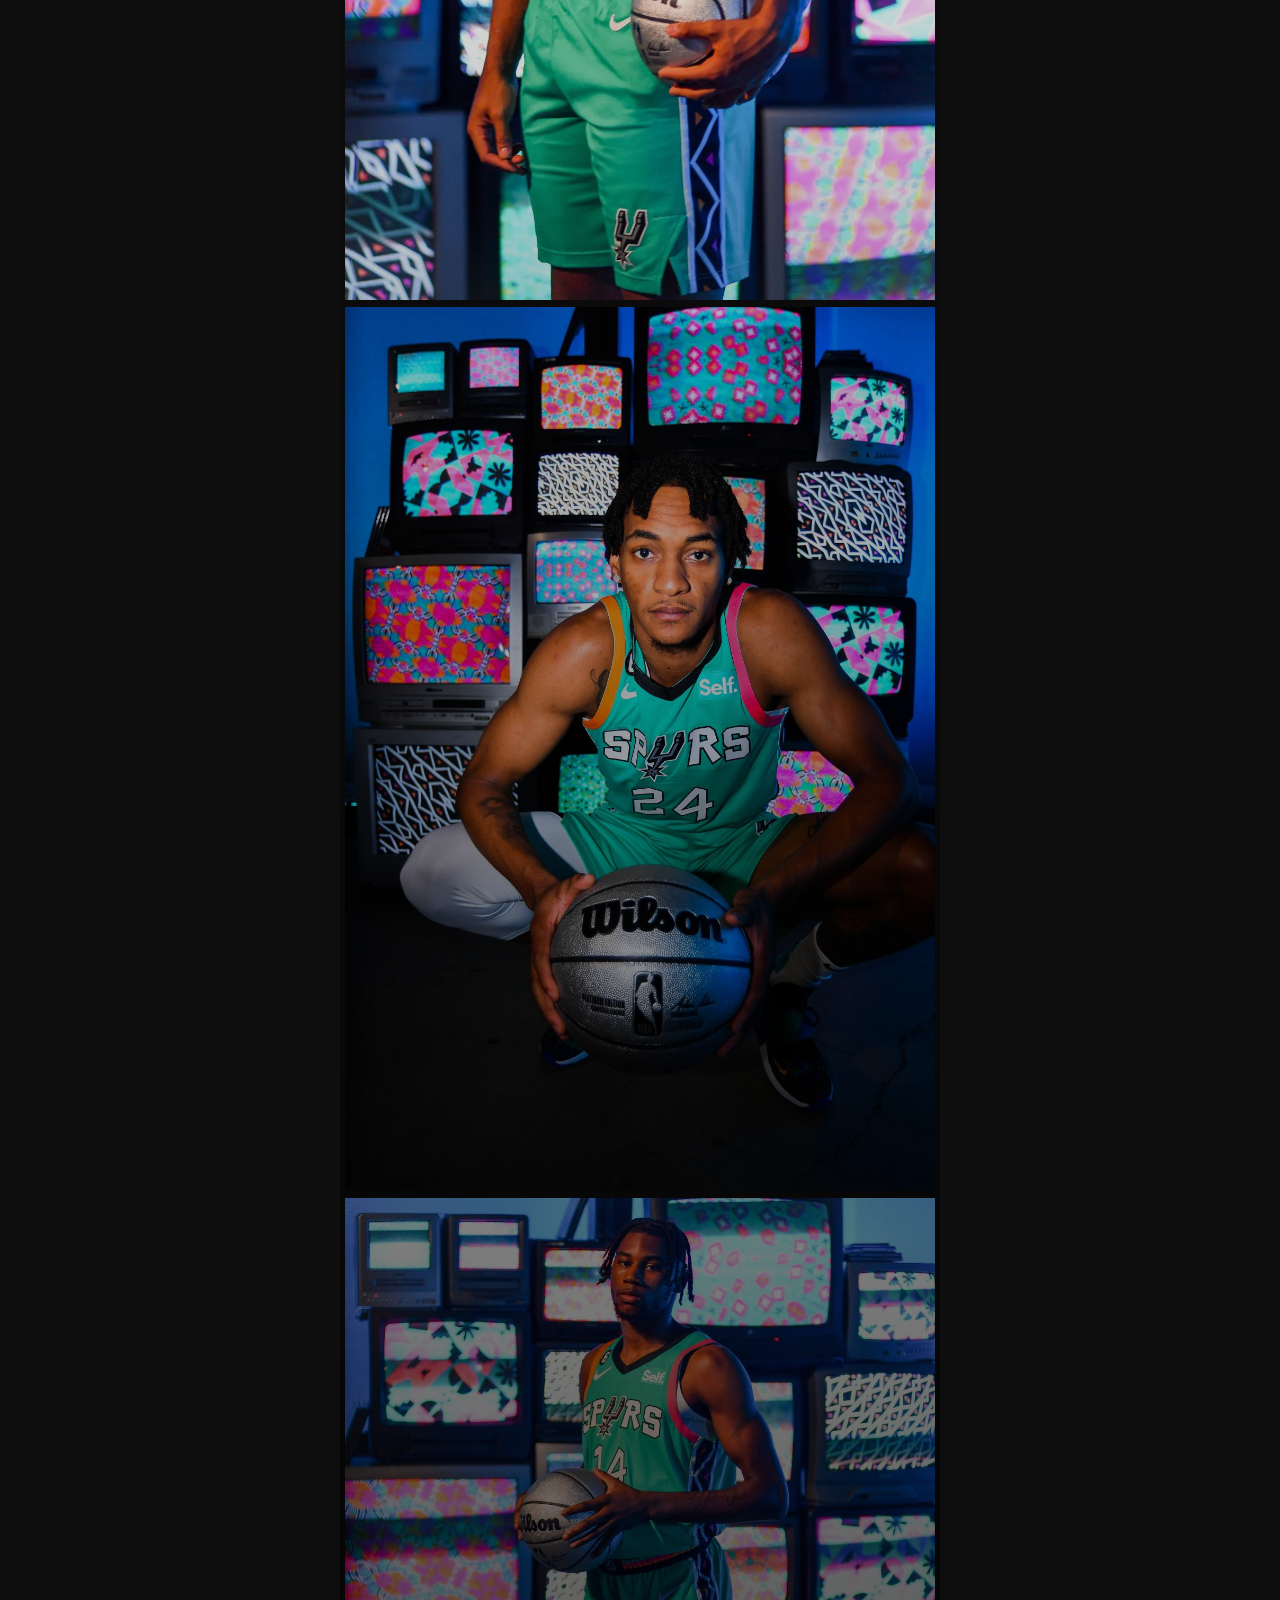
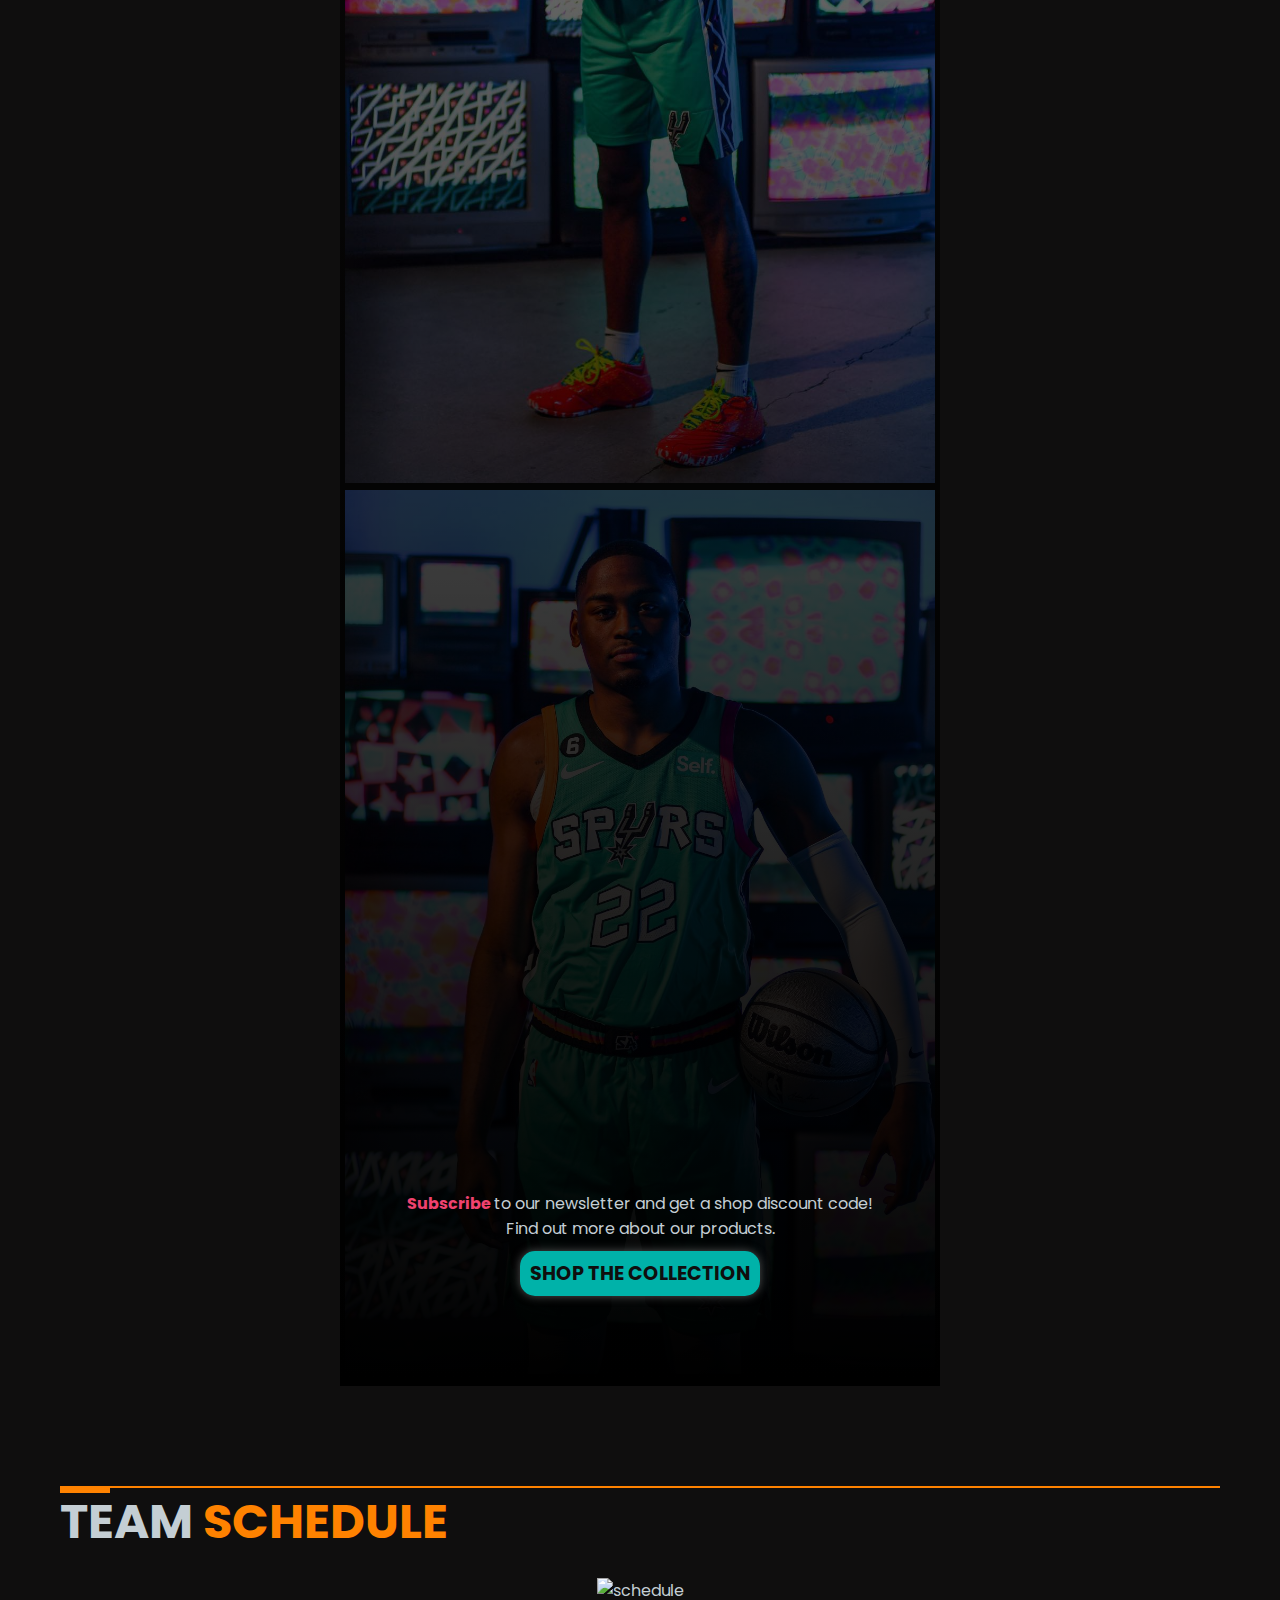
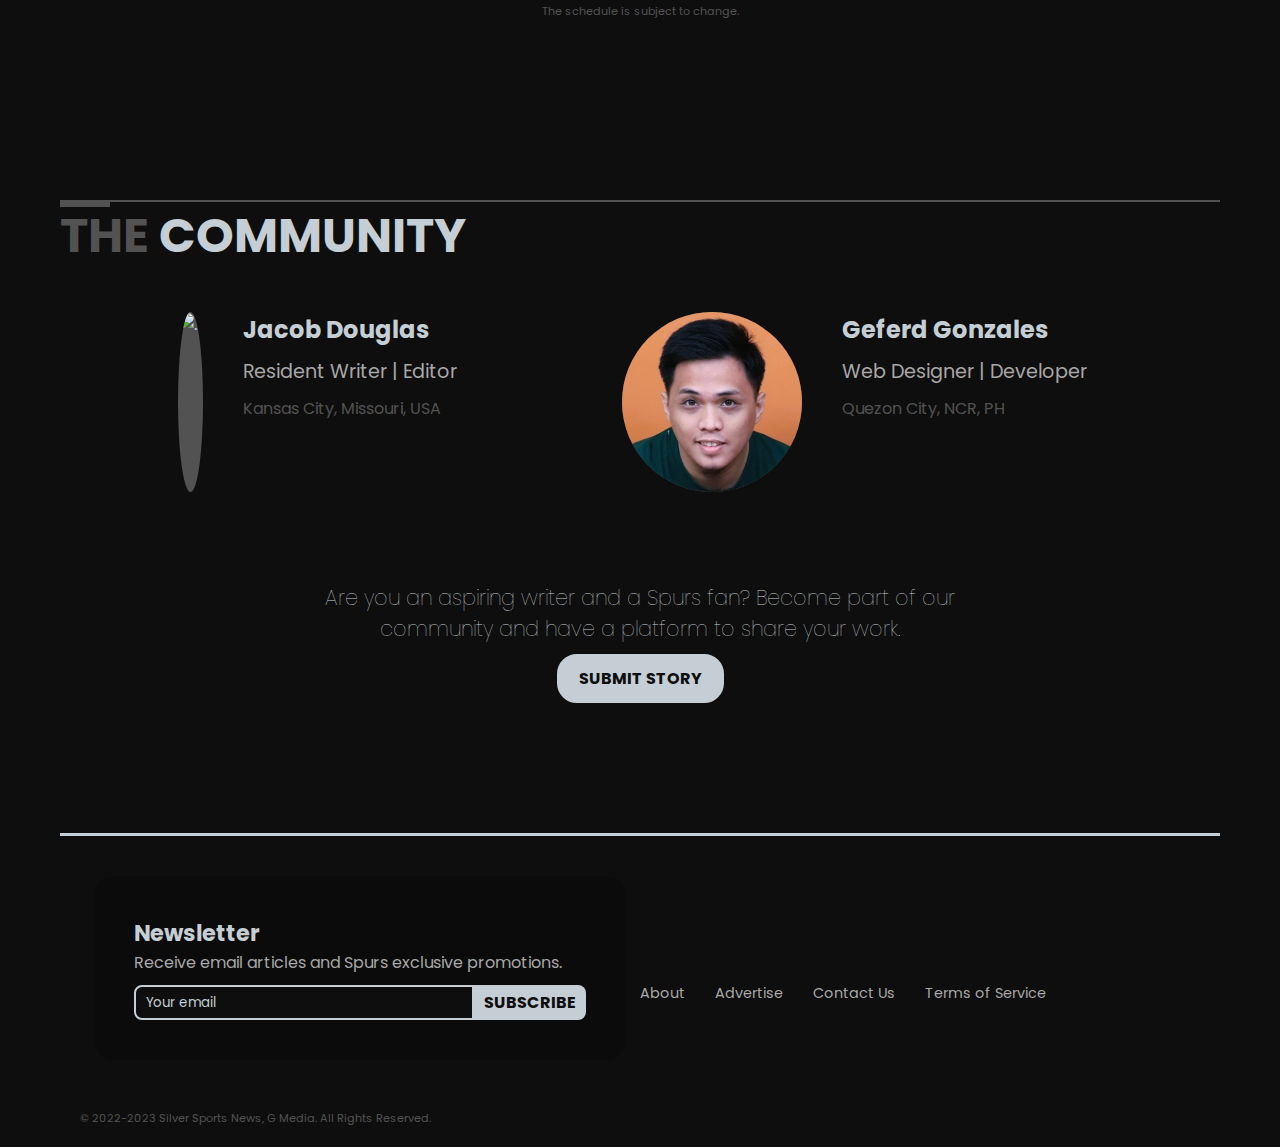
==== commit 2028b256: "additional media query" ====
--- a/index.html
+++ b/index.html
@@ -13,7 +13,7 @@
   <!-- navigation -->
   <nav class="nav-container flex-r sticky">
     <a href="#top">
-      <img src="assets/images/spurs-logo.png" alt="Spurs logo" class="spurs-logo" id="logo">
+      <img src="assets/images/silver-logo.png" alt="Spurs logo" class="spurs-logo" id="logo">
     </a>
     <ul class="flex-r container-nav">
       <li class="link-item relative"><a href="#news">News</a></li>
@@ -160,7 +160,7 @@
     </div>
     <section class="flex-c relative recap-container">
       <!-- recap1 -->
-      <div class="flex-r relative fsize2 recap1 relative">
+      <div class="flex-r relative fsize2 recap relative">
         <img src="assets/images/recap-image.jpg" alt="">
         
         <span class="absolute">
@@ -172,7 +172,7 @@
       </div>
 
       <!-- recap2 -->
-      <div class="flex-r relative fsize2 recap1 relative">
+      <div class="flex-r relative fsize2 recap relative">
         <img src="assets/images/recap-image2.jpg" alt="">
         
         <span class="absolute">
@@ -234,7 +234,7 @@
     </div>
 
     <!-- jersey details 2 -->
-    <div class="flex-r jersey-details">
+    <div class="flex-r jersey-details2">
       <div class="flex-c content-right">
         <span class="fsize2">Uniform Wordmark</span>
         <div class="flex-r line"></div>
@@ -262,7 +262,7 @@
     </div>
 
     <!-- jersey details 4 -->
-    <div class="flex-r jersey-details">
+    <div class="flex-r jersey-details2">
       <div class="flex-c content-right">
         <span class="fsize2">Tribal Pattern</span>
         <div class="flex-r line"></div>
@@ -368,9 +368,11 @@
       </span>
       <a href="#0" class="join-button">SUBMIT STORY</a>
     </div>
+
+    <!-- footer -->
     <footer class="page-footer flex-r relative">
       <div class="footer-logo flex-r">
-        <img src="assets/images/spurs-logo.png" alt="">
+        <img src="assets/images/silver-logo.png" alt="">
       </div>
       <div class="footer-newsletter flex-c" id="newsletter">
         <span class="title">
@@ -385,15 +387,19 @@
         </div>
       </div>
       <nav class="footer-nav">
-        <ul>
-          <li>About</li>
-          <li>item2</li>
-          <li>item3</li>
+        <ul class="flex-r">
+          <li><a href="#0">About</a></li>
+          <li><a href="#0">Advertise</a></li>
+          <li><a href="#0">Contact Us</a></li>
+          <li><a href="#0">Terms of Service</a></li>
         </ul>
-      </div>
+      </nav>
+      <small>&#169; 2022-2023 Silver Sports News, G Media. All Rights Reserved.</small>
     </footer>
+    <!-- footer end -->
+
   </section>
   <script src="https://kit.fontawesome.com/c2202da5ec.js" crossorigin="anonymous">
-  </script> 
+  </script>
 </body>
 </html>--- a/assets/style.css
+++ b/assets/style.css
@@ -136,7 +136,7 @@
   flex-grow: 1;
 }
 .spurs-logo{
-  width: 50px;
+  width: 100px;
 }
 
 .title-nav{
@@ -221,8 +221,6 @@
   border-radius: 8px;
 
 }
-
-
 .hero-body img{
   height: 300px;
 }
@@ -260,14 +258,12 @@
   font-size: 4rem;
   letter-spacing: 2px;
 }
-
 .title-body2{
   justify-content: space-evenly;
 }
 .title-body3 .header-title{
   font-size: 3rem;
 }
-
 .hero-body p{
   font-size: 1rem;
   margin-block-start: 0;
@@ -275,7 +271,6 @@
   text-align: justify;
   padding-top: 10px;
 }
-
 .learnmore-button{
   bottom: -20px;
   right: 50px;
@@ -398,13 +393,13 @@
   color: var(--turquoise);
   margin-left: 10px;
 }
-.recap1{
+.recap{
   max-width: 1000px;
   isolation: isolate;
   overflow: hidden;
   margin-bottom: 40px;
 }
-.recap1::before{
+.recap::before{
   content: '';
   position: absolute;
   inset: 0;
@@ -415,11 +410,11 @@
       rgb(0 0 0 / 1)
     );
 }
-.recap1 img{
+.recap img{
   width: 100%;
 }
 
-.recap1 span{
+.recap span{
   font-weight: bolder;
   bottom: 0;
   left: 0;
@@ -441,7 +436,7 @@
   visibility: hidden;
   transition: visibility .1s linear;
 }
-.recap1:hover .recap-button{
+.recap:hover .recap-button{
   visibility: visible;
   color: var(--silver);
 
@@ -518,12 +513,12 @@
 }
 
 
-.jersey-details{
+.jersey-details,.jersey-details2{
   width: 100%;
   margin-bottom: 100px;
   padding-inline: 20px;
 }
-.jersey-details > *{
+.jersey-details > *,.jersey-details2 > *{
   width: 50%;
 }
 .jersey-details .image-left{
@@ -550,7 +545,7 @@
   width: 380px;
 }
 
-.jersey-details .image-right img{
+.jersey-details2 .image-right img{
   max-width: 400px;
   margin-bottom: 0;
   padding-left: 40px;
@@ -567,15 +562,14 @@
 
 /* carousel */
 .carousel-container{
-  padding-inline: 20px;
   justify-content: center;
-  padding-block: 60px 120px;
+  padding-block: 60px;
 }
 .carousel-body{
   padding: 5px;
   border-radius: 5px;
   background-image: url(images/background-pattern.png);
-  width: 50%;
+  width: 600px;
   background-size: 100%;
 }
 .carousel-item img{
@@ -769,26 +763,28 @@
   max-width: 1200px;
   border-top: 3px solid var(--silver);
   bottom: -100px;  
-  padding: 40px 20px;
+  padding: 40px 20px 20px;
   justify-content: space-between;
+  align-items: center;
   flex-wrap: wrap;
 }
 .footer-logo{
-  flex-basis: 50%;
-  width: 50%;
+  width: auto;
   height: auto;
   align-items: center;
+  justify-content: center;
+  margin-bottom: 50px;
 }
 .footer-logo img{
-  width: 50px;
+  max-width: 250px;
 }
 .footer-newsletter{
-  flex-basis: 50%;
-  width: 50%;
+  width: auto;
   justify-content: center;
   background-color: rgba(0, 0, 0, 0.2);
   padding: 40px;
   border-radius: 20px;
+  margin-bottom: 50px;
 }
 .footer-newsletter .title{
   font-size: 1.4rem;
@@ -799,7 +795,7 @@
   margin-bottom: 10px;
 }
 .newsletter-form input{
-  width: 75%;
+  width: 340px;
   background-color: var(--black);
   border: 2px solid var(--silver);
   border-top-left-radius: 8px;
@@ -813,7 +809,7 @@
 .newsletter-form a{
   font-weight: bolder;
   text-align: center;
-  width: 25%;
+  width: 112px;
   padding-block: 5px;
   color: var(--black);
   background-color: var(--silver);
@@ -825,12 +821,208 @@
   outline: 0;
 }
 .footer-nav{
-  flex-basis: 60%;
-  width: 60%;
+  flex-basis: 50%;
+  width: 50%;
+}
+.footer-nav ul{
+  gap: 30px;
+  font-size: .9rem;
+}
+.footer-nav ul li a{
+  color: var(--lightgray);
+}
+.page-footer small{
+  color: var(--darkgray);
 }
 
 
 /* breakpoints */
-@media all and (min-width: 840px){
-
-}+@media all and (max-width: 920px){
+  .page-footer{
+    flex-flow: column wrap;
+  }
+  .page-footer .footer-logo{
+    width: 100%;
+  }
+  .page-footer .footer-nav{
+    flex-basis: auto;
+    width: 100%;
+  }
+  .footer-nav ul{
+    justify-content: center;
+    margin-bottom: 10px;
+  }
+}
+
+@media all and (max-width: 840px){
+  .article-body{
+    flex-wrap: wrap;
+    justify-content: center;
+  }
+  .article-image{
+    margin-bottom: 20px;
+  }
+  .history-container{
+    flex-flow: column-reverse wrap;
+  }
+  .history-image img{
+    max-width: 500px;
+  }
+  .jersey-details{
+    flex-flow: column-reverse wrap;
+    align-items: center;
+    width: auto;
+  }
+  .jersey-details2{
+    flex-flow: column wrap;
+    align-items: center
+  }
+  .jersey-details .image-left{
+    padding: 0;
+    justify-content: center;
+    width: 100%;
+  }
+  .jersey-details2 .image-right{
+    width: 100%;
+    justify-content: center;
+  }
+  .jersey-details2 .image-right img{
+    padding: 0;
+  }
+  .content-left {
+    align-items: center;
+    text-align: center;
+  }
+  .content-right {
+    align-items: center;
+    text-align: center;
+  }
+  .carousel-body{
+    width: 75%;
+  }
+}
+
+@media all and (max-width: 740px){
+  .hero-body{
+    max-width: 550px;
+    max-height: 300px;
+    padding: 10px;
+    border-radius: 5px;
+    background: var(--black);
+  }
+  .hero-body::after{
+    max-width: 560px;
+    max-height: 265px;
+  }
+  .hero-body img{
+    max-width: 140px;
+    height: auto;
+  }
+  .title-container{
+    max-width: 460px;
+    padding-inline: 5px;
+  }
+  .header-title{
+    line-height: 50px;
+  }
+  .title-body1 .header-title{
+    font-size: 2.25rem;
+  }
+  .title-body2 .header-title{
+    font-size: 3rem;
+  }
+  .title-body3 .header-title{
+    font-size: 2.25rem;
+  }
+  .hero-body p{
+    font-size: .9rem;
+    z-index: 1;
+  }
+  .learnmore-button{
+    right: 35px;
+    font-size: 1.5rem;
+  }
+  .learnmore-padding{
+    bottom: -20px;
+    right: 24px;
+    width: 173px;
+  }
+  .jersey-title1,.jersey-title2{
+    font-size: 1.4rem;
+    padding-inline: 80px;
+  }
+  .jersey-title3{
+    font-size: 1.7rem;
+    padding-inline: 80px;
+  }
+  .footer-logo img{
+    max-width: 200px;
+  }
+  .fsize1{
+    font-size: 2.2rem;
+  }
+  .fsize2{
+    font-size: 1.8rem;
+  }
+  .fsize3{
+    font-size: 1rem;
+  }
+}
+
+@media all and (max-width: 640px){
+  .fsize1{
+    font-size: 2rem;
+  }
+  .fsize2{
+    font-size: 1.5rem;
+  }
+  .container-nav{
+    display: none;
+  }
+
+  .hero-body{
+    max-width: 550px;
+    height: 245px;
+    padding: 10px;
+    border-radius: 5px;
+    background: var(--black);
+  }
+  .hero-body::after{
+    max-width: 490px;
+    max-height: 255px;
+  }
+  .hero-body img{
+    display: none;
+  }
+  .title-container{
+    max-width: 460px;
+    padding-inline: 5px;
+  }
+  .header-title{
+    line-height: 50px;
+  }
+  .title-body1 .header-title{
+    font-size: 2.25rem;
+  }
+  .title-body2 .header-title{
+    font-size: 3rem;
+  }
+  .title-body3 .header-title{
+    font-size: 2.25rem;
+  }
+  .hero-body p{
+    font-size: .9rem;
+    z-index: 1;
+    padding-top: 5px;
+  }
+  .learnmore-button{
+    right: 30px;
+    font-size: 1.5rem;
+  }
+  .learnmore-padding{
+    bottom: -20px;
+    right: 19px;
+    width: 173px;
+  }
+
+}
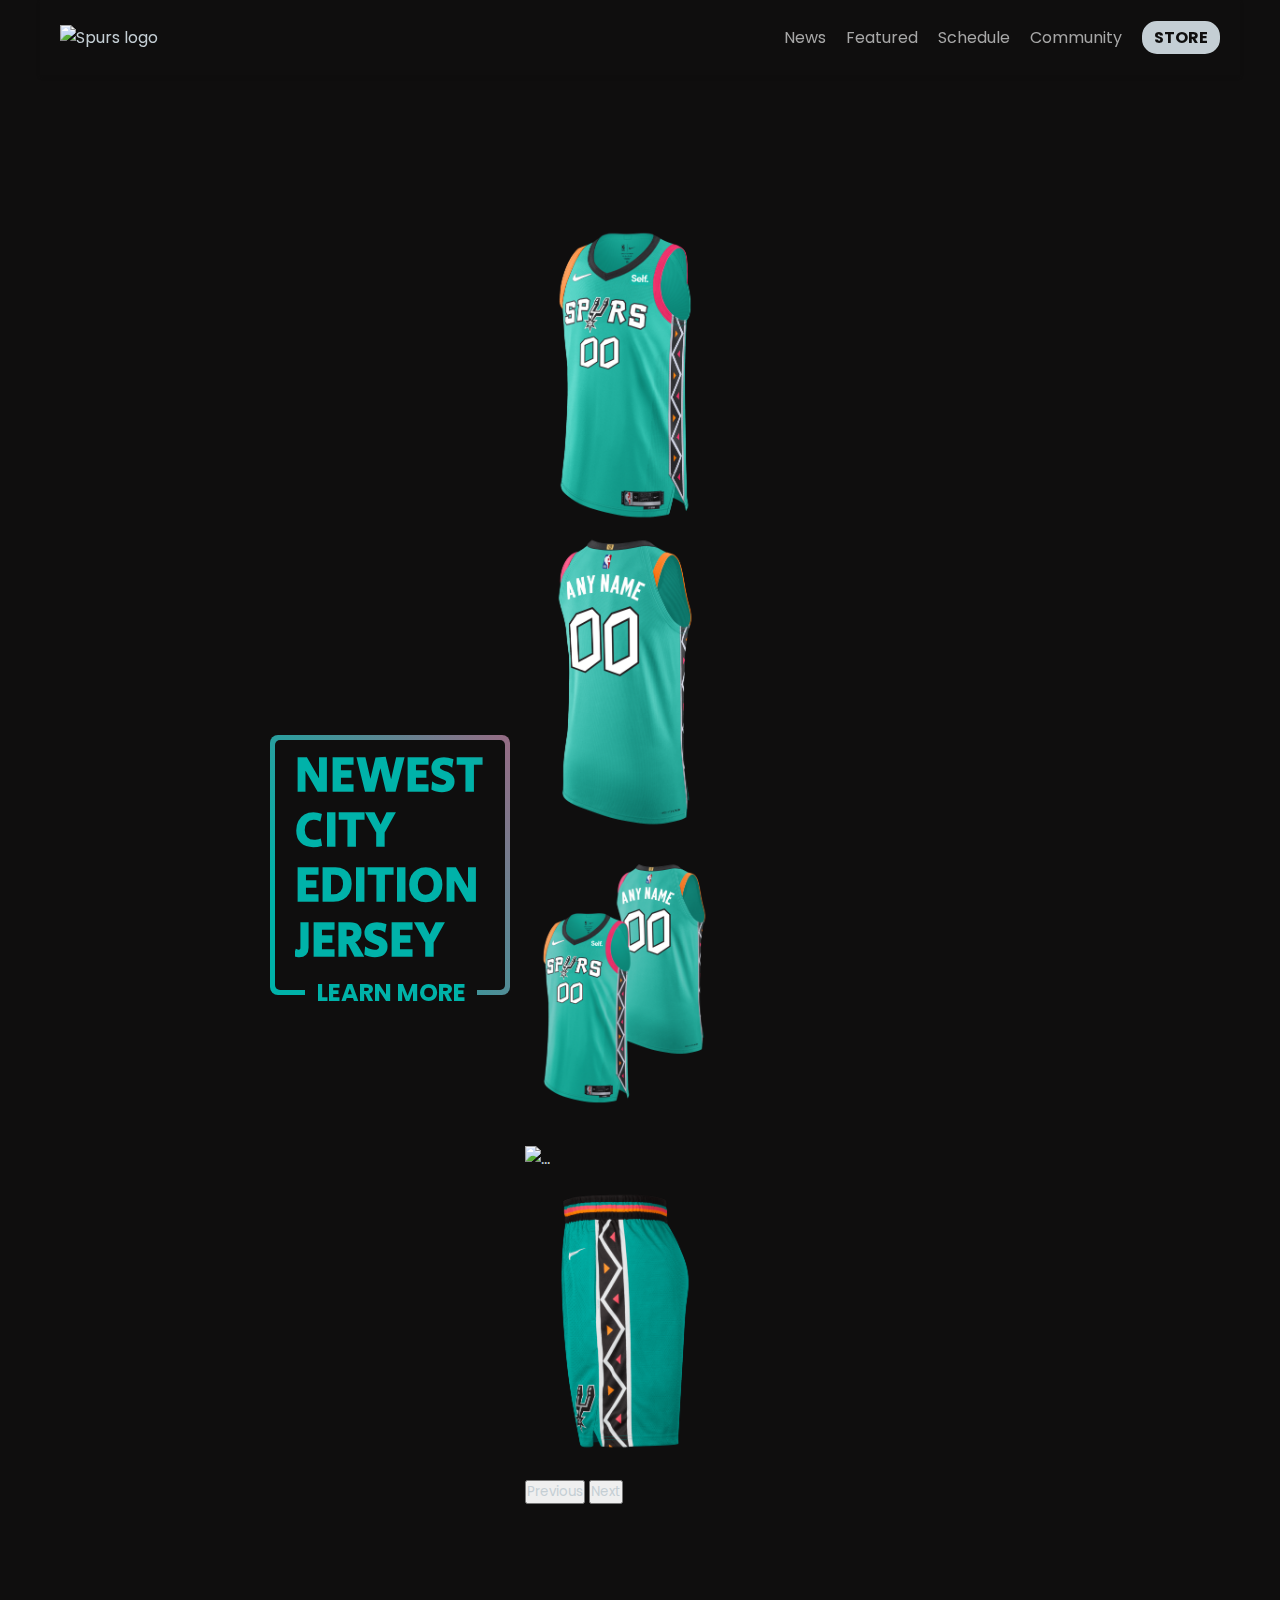
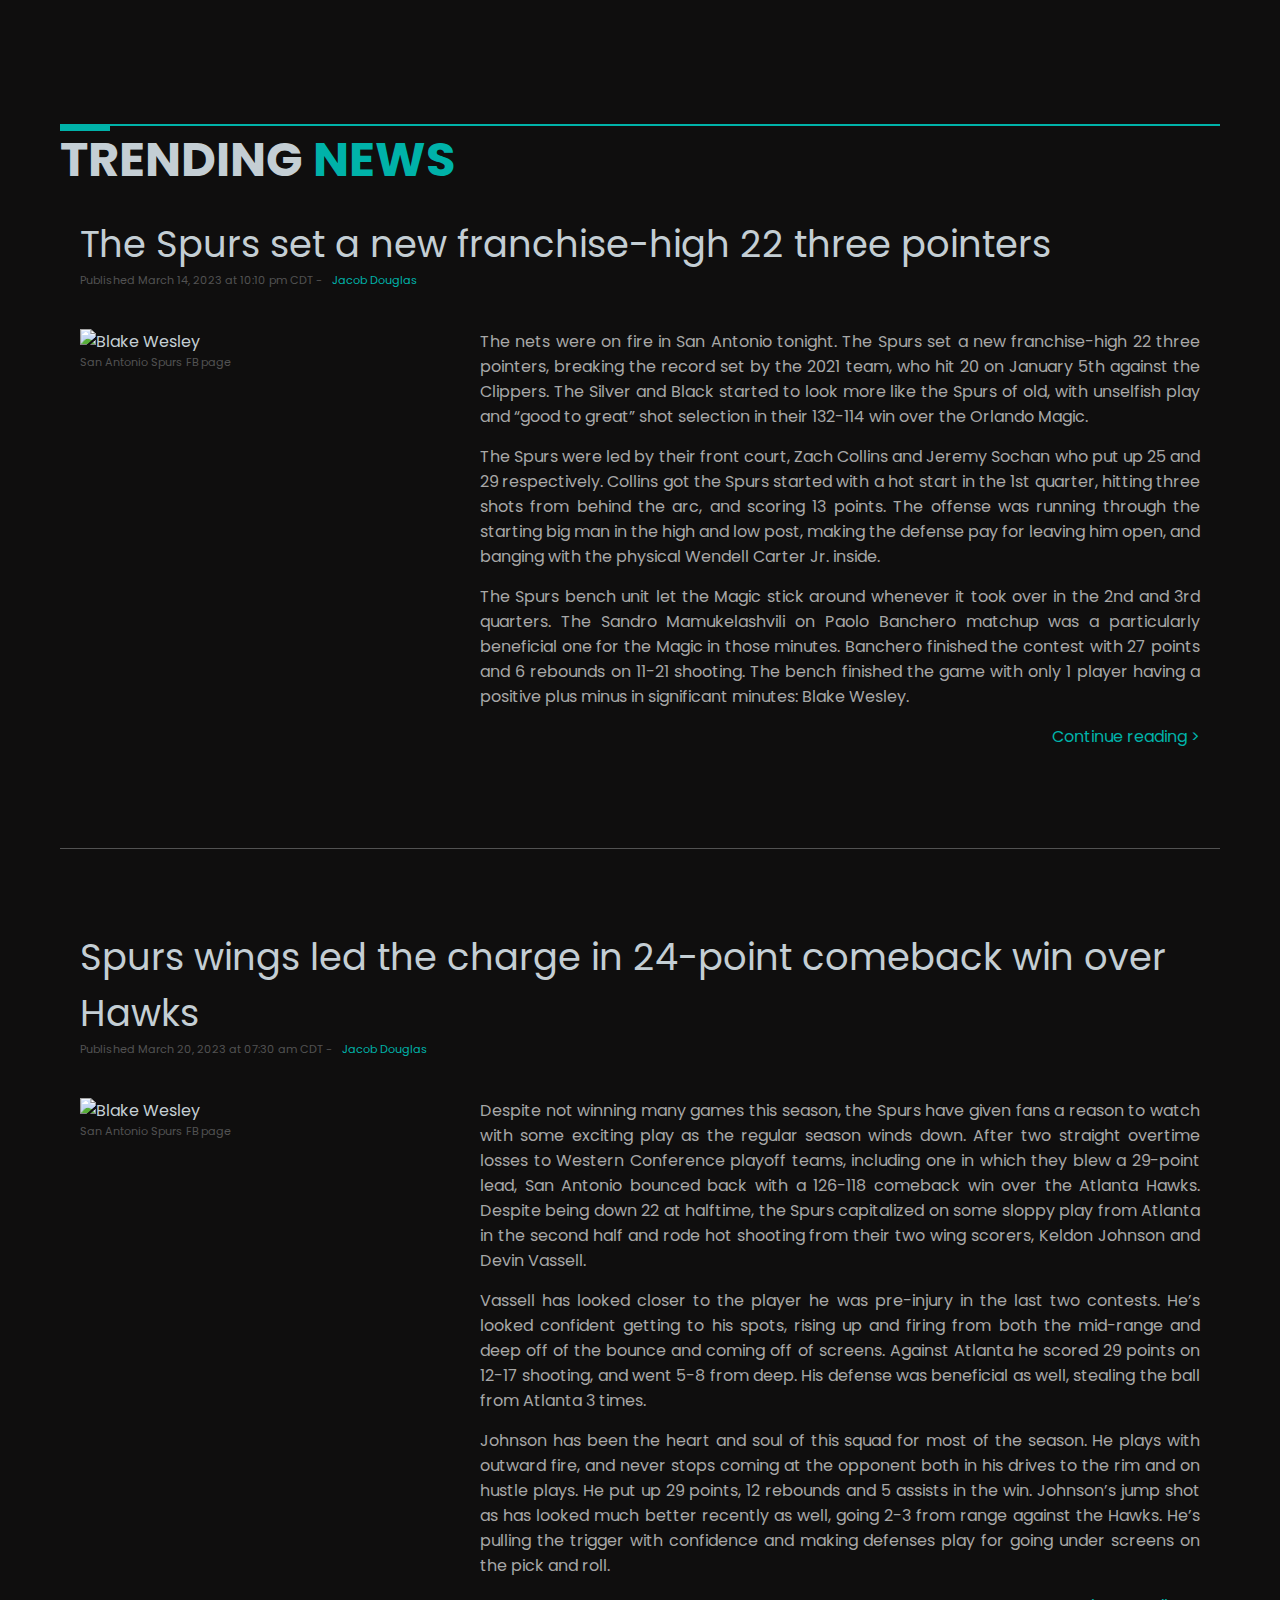
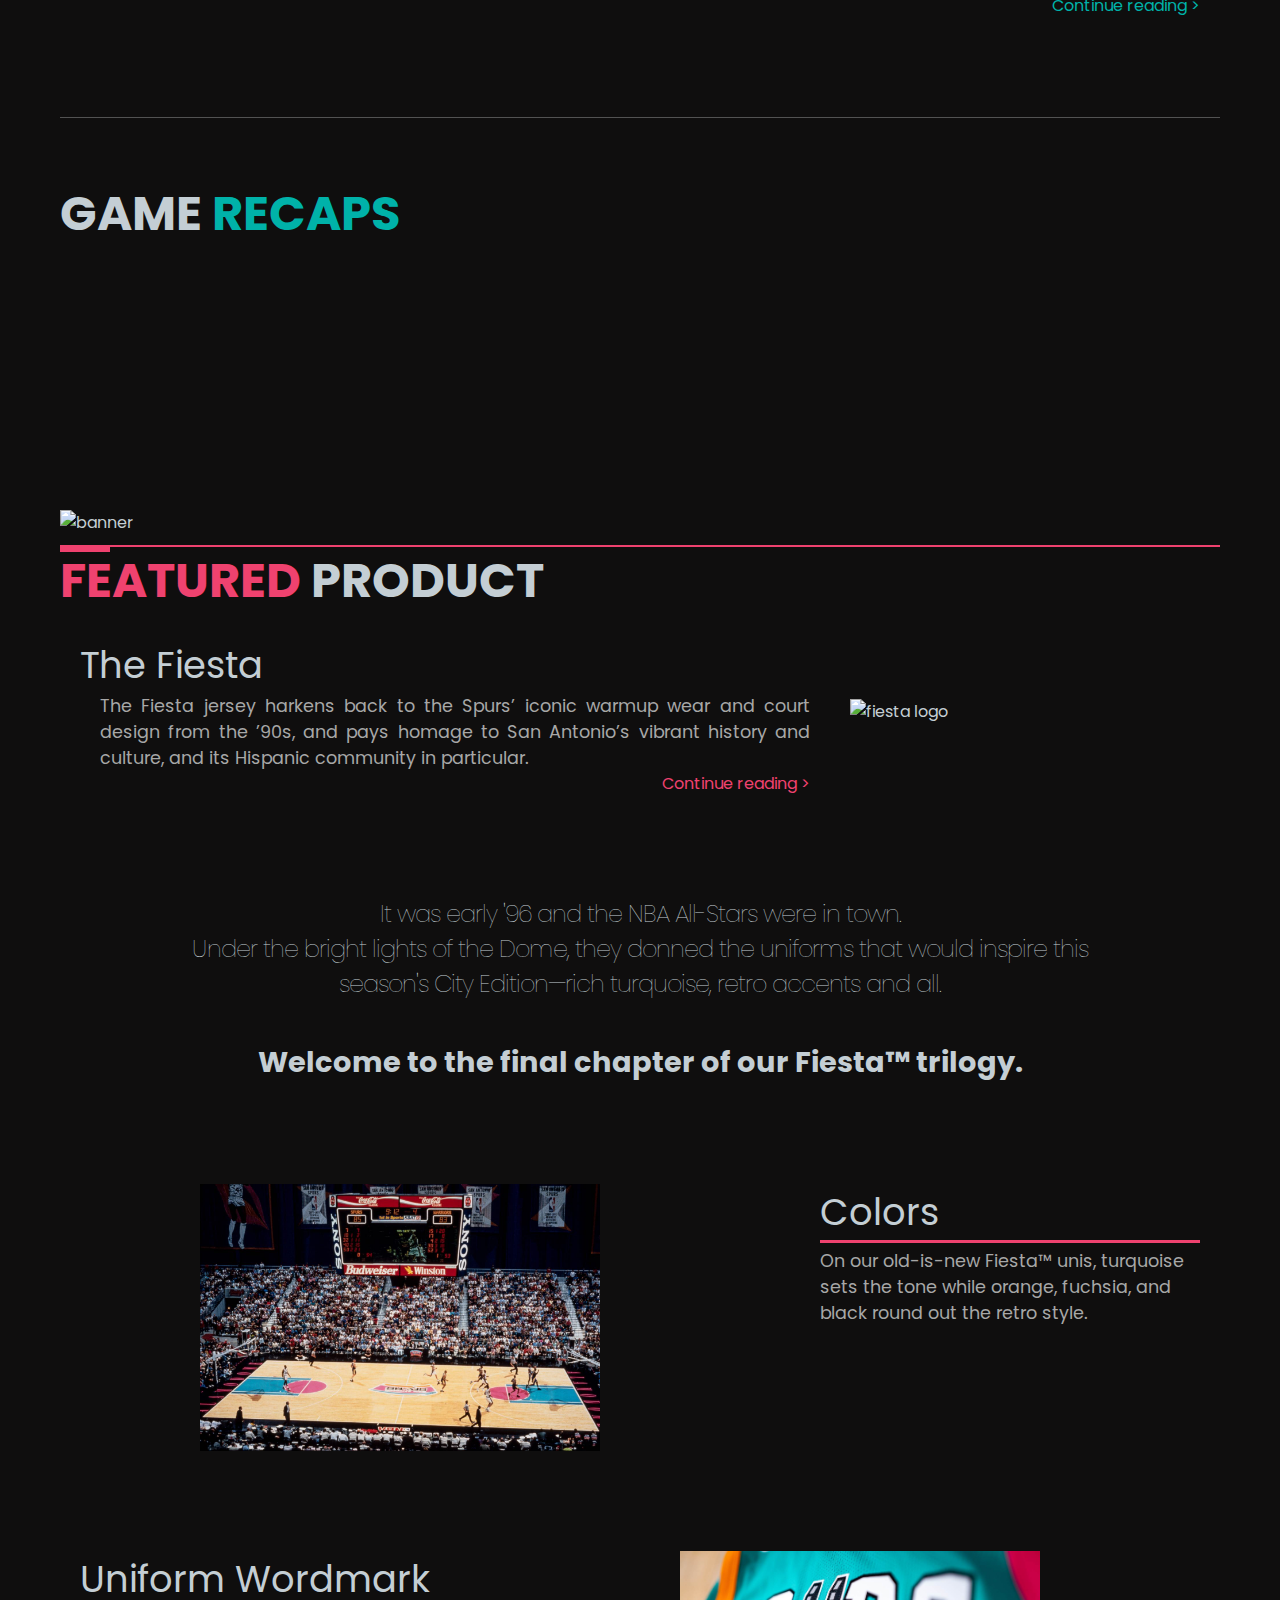
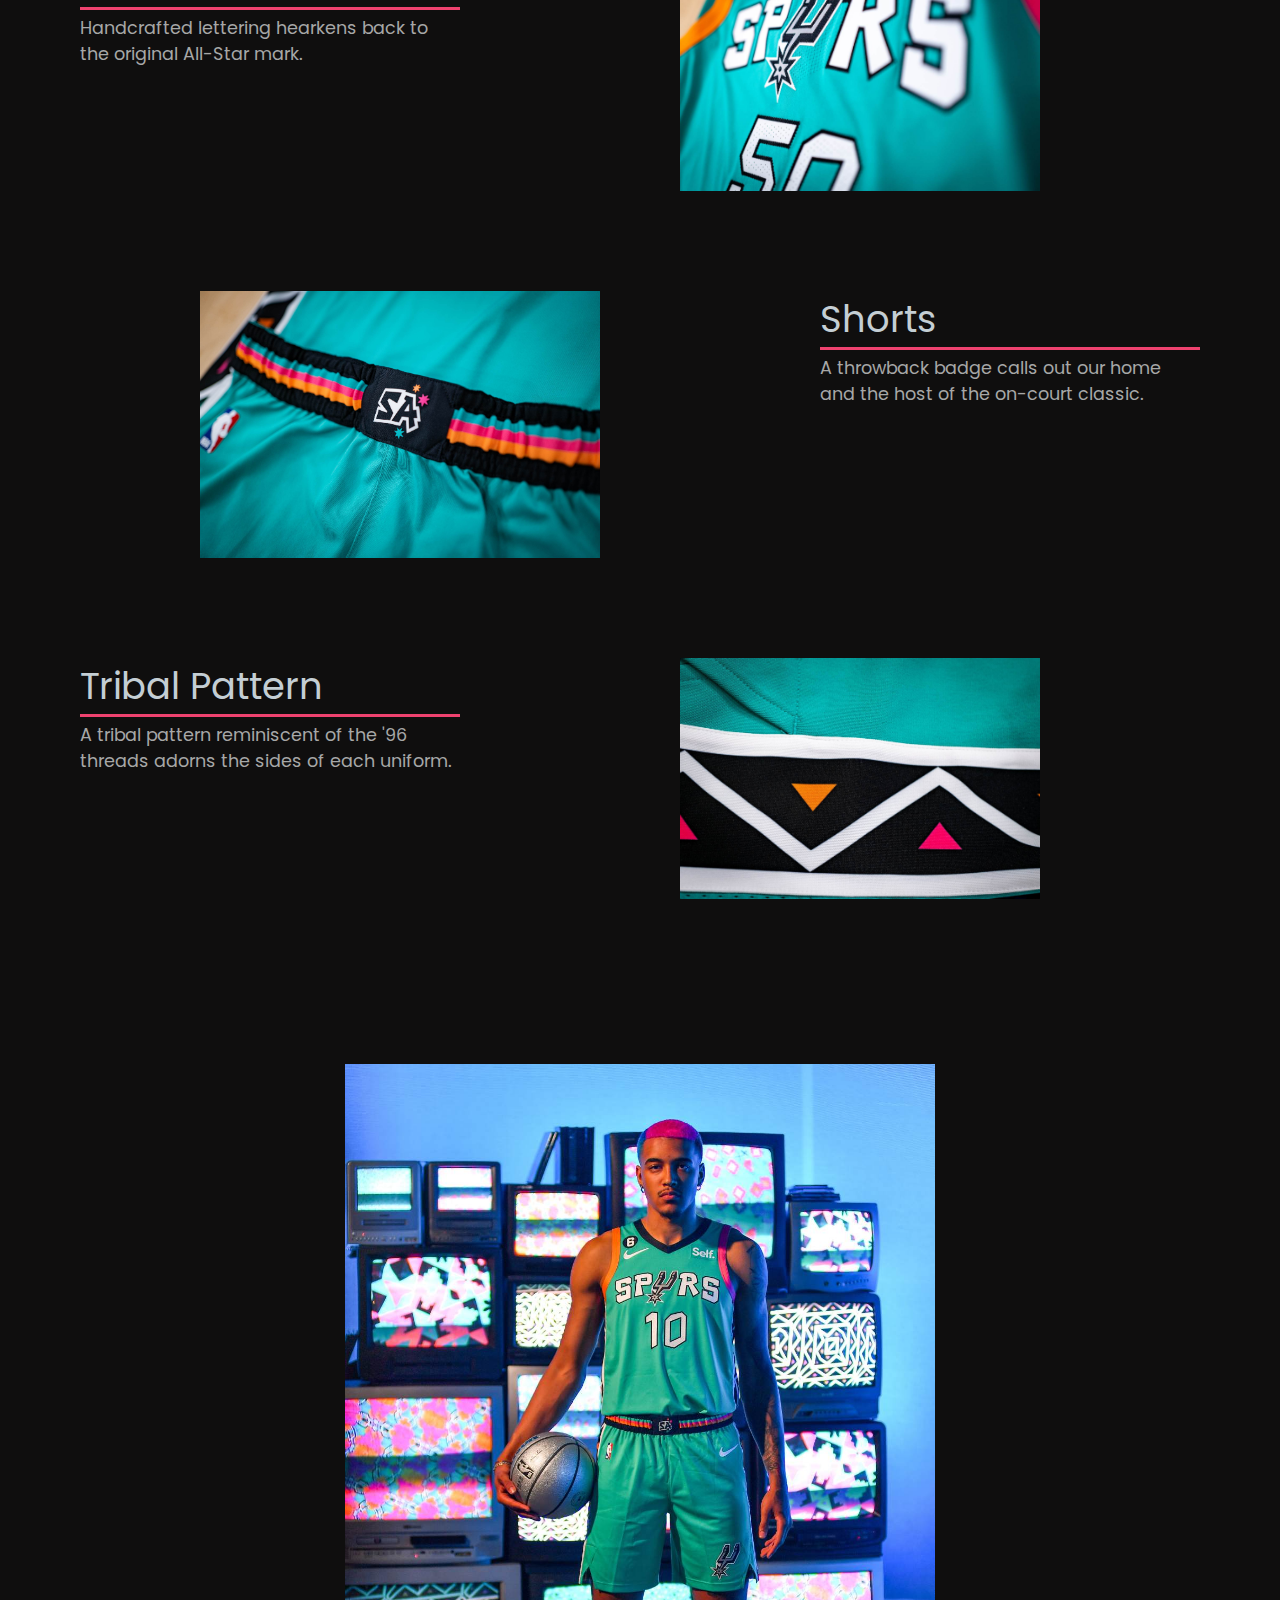
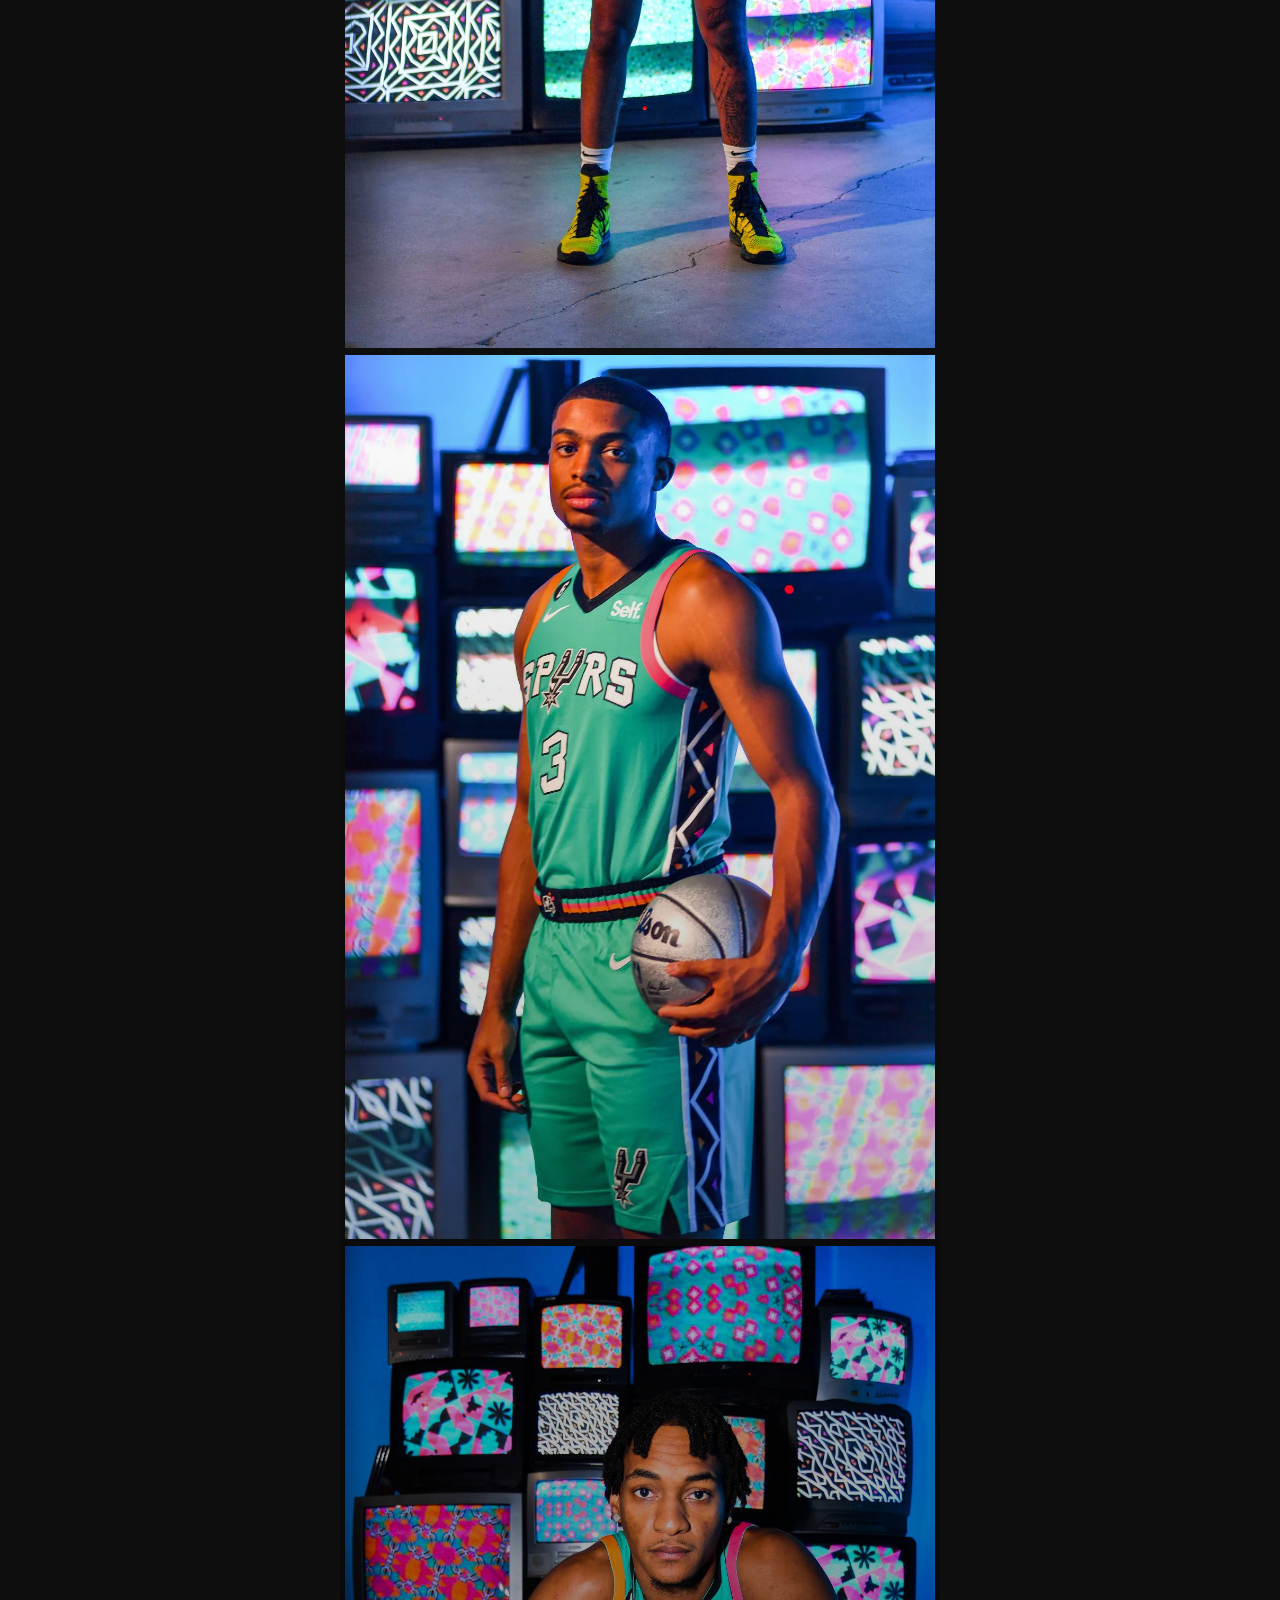
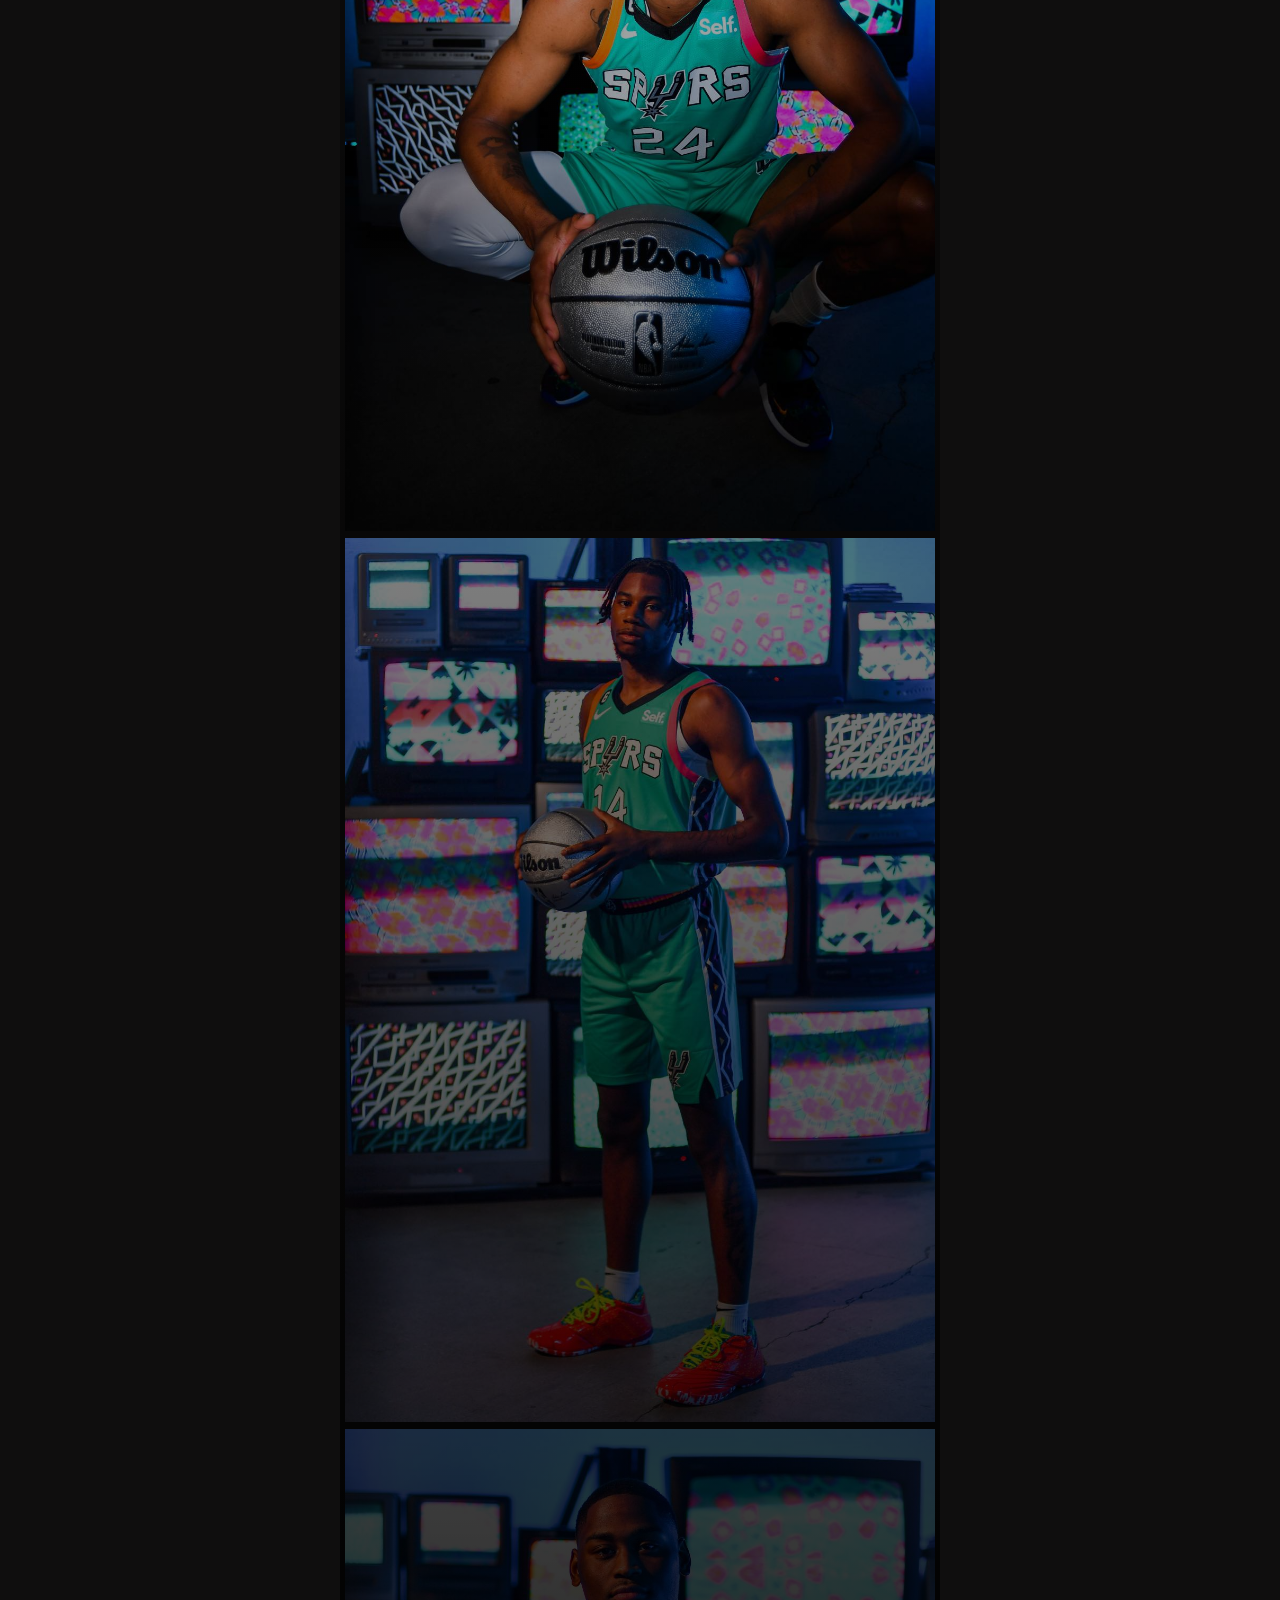
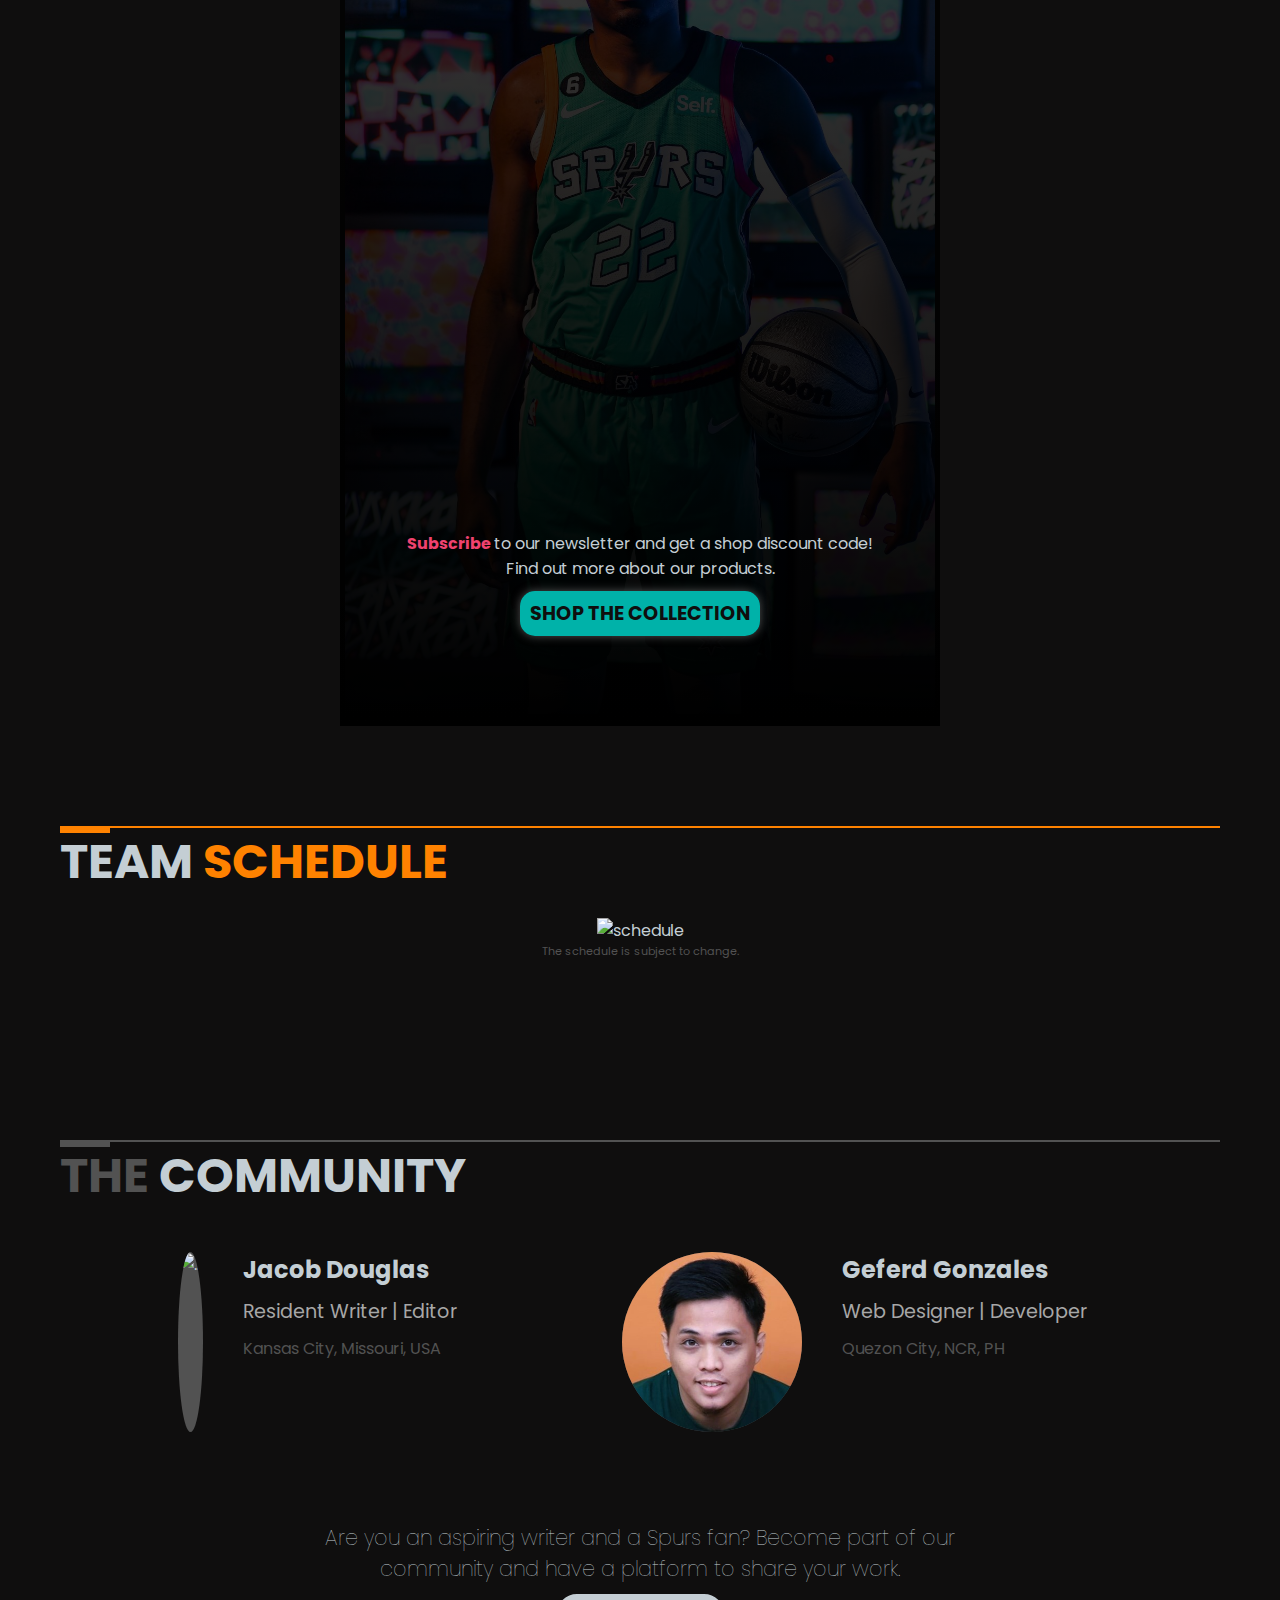
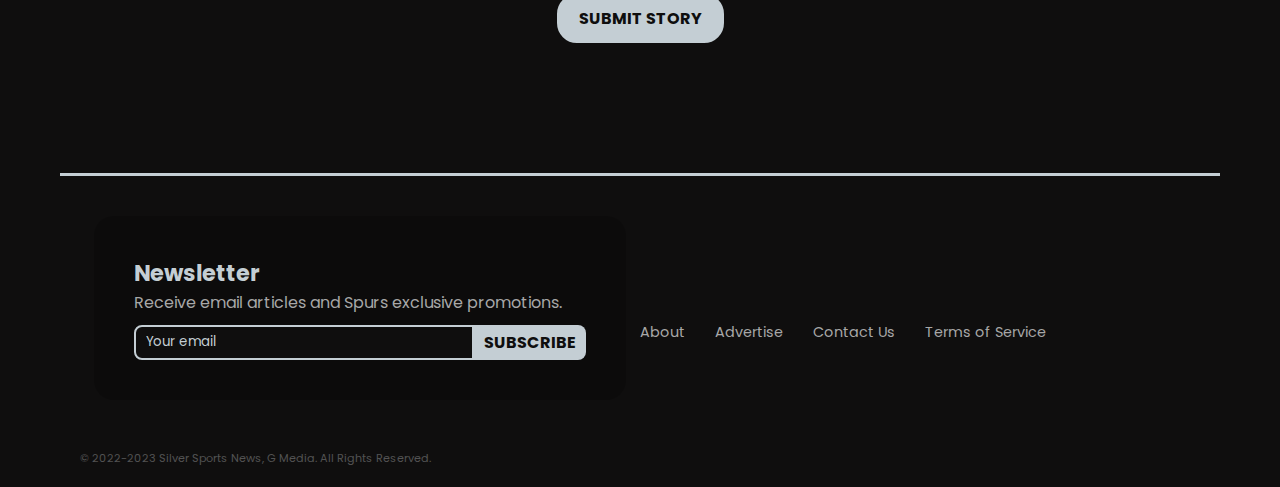
==== commit 788b6efb: "successfully added hero carousel and redesigned schedule section" ====
--- a/index.html
+++ b/index.html
@@ -32,37 +32,47 @@
   <div id="top" class="absolute"></div>
   <!-- header -->
   <header class="flex-r relative">
-    <div class="hero-body flex-r relative">
-      <img src="assets/images/hero-image.png" alt="jersey logo">
-      <div class="title-container flex-c">
-        <div class="title-body1 flex-r">
-          <span class="header-title">N</span>
-          <span class="header-title">E</span>
-          <span class="header-title">W</span>
-          <span class="header-title">E</span>
-          <span class="header-title">S</span>
-          <span class="header-title">T</span>
-        </div>
-        <div class="title-body2 flex-r">
-          <span class="header-title">CITY</span>
-          <span class="header-title">EDITION</span>
-        </div>
-        <div class="title-body3 flex-r">
-          <span class="header-title">J</span>
-          <span class="header-title">E</span>
-          <span class="header-title">R</span>
-          <span class="header-title">S</span>
-          <span class="header-title">E</span>
-          <span class="header-title">Y</span>
-        </div>
-        <p>
-          This week's featured product is our <b>Fiesta</b> inspired NBA City Edition jersey. We are thrilled to share you the history of the colorway.
-        </p>
+    <div class="hero-container flex-r relative">
+      <div class="title-body flex-c">
+        <span class="header-title">NEWEST</span>
+        <span class="header-title">CITY</span>
+        <span class="header-title">EDITION</span>
+        <span class="header-title">JERSEY</span>
       </div>
       <a href="#featured" class="learnmore-button absolute">
         LEARN MORE
       </a>
       <div class="absolute learnmore-padding"></div>
+    </div>
+    <!-- hero carousel -->
+    <div class="hero-carousel-container flex-c">
+      <div id="carouselExampleControls" class="carousel slide" data-bs-ride="carousel">
+        <div class="carousel-inner hero-carousel">
+          <div class="carousel-item active">
+            <img src="assets/images/hero-image2.png" class="d-block" alt="...">
+          </div>
+          <div class="carousel-item">
+            <img src="assets/images/hero-image3.png" class="d-block" alt="...">
+          </div>
+          <div class="carousel-item">
+            <img src="assets/images/hero-image5.png" class="d-block" alt="...">
+          </div>
+          <div class="carousel-item">
+            <img src="assets/images/hero-image1.png" class="d-block" alt="...">
+          </div>
+          <div class="carousel-item">
+            <img src="assets/images/hero-image4.png" class="d-block" alt="...">
+          </div>
+        </div>
+        <button class="carousel-control-prev" type="button" data-bs-target="#carouselExampleControls" data-bs-slide="prev">
+          <span class="carousel-control-prev-icon" aria-hidden="true"></span>
+          <span class="visually-hidden">Previous</span>
+        </button>
+        <button class="carousel-control-next" type="button" data-bs-target="#carouselExampleControls" data-bs-slide="next">
+          <span class="carousel-control-next-icon" aria-hidden="true"></span>
+          <span class="visually-hidden">Next</span>
+        </button>
+      </div>
     </div>
   </header>
   <!-- header end -->
--- a/assets/style.css
+++ b/assets/style.css
@@ -194,21 +194,22 @@
   justify-content: center;
 }
 
-.hero-body{
-  max-width: 700px;
-  max-height: 350px;
-  padding: 20px;
+.hero-container{
+  width: 230px;
+  height: 250px;
+  padding: 10px 20px;
   border-radius: 5px;
   background: var(--black);
-}
-.hero-body::after{
+  margin-inline: 20px;
+}
+.hero-container::after{
   content: '';
   position: absolute;
   top:-5px;
   left:-5px;
   z-index: -2;
-  width: 710px;
-  height: 350px;
+  width: 240px;
+  height: 260px;
   background-image: 
   linear-gradient(
     60deg,
@@ -219,21 +220,9 @@
   animation: bgAnimation 4s infinite linear;
   overflow: hidden;
   border-radius: 8px;
-
-}
-.hero-body img{
-  height: 300px;
 }
 .title-container>*{
   color: var(--silver);
-}
-.title-container{
-  padding: 0 10px;
-  align-items: left;
-  justify-content: flex-start;
-}
-.title-body1,.title-body2,.title-body3{
-  justify-content: space-between;
 }
 .header-title{
   font-weight: bolder;
@@ -249,31 +238,14 @@
   -webkit-background-clip: text;
   -webkit-text-fill-color: transparent;
   text-align: left;
-  line-height: 65px;
-}
-.title-body1 .header-title{
+  line-height: 55px;
+}
+.title-body .header-title{
   font-size: 3rem;
-}
-.title-body2 .header-title{
-  font-size: 4rem;
-  letter-spacing: 2px;
-}
-.title-body2{
-  justify-content: space-evenly;
-}
-.title-body3 .header-title{
-  font-size: 3rem;
-}
-.hero-body p{
-  font-size: 1rem;
-  margin-block-start: 0;
-  margin-block-end: 0;
-  text-align: justify;
-  padding-top: 10px;
 }
 .learnmore-button{
   bottom: -20px;
-  right: 50px;
+  right: 39px;
   font-weight: bolder;
   font-size: 1.5rem;
   background-image: 
@@ -290,11 +262,17 @@
 }
 .learnmore-padding{
   bottom: -20px;
-  right: 40px;
+  right: 28px;
   width: 172px;
   height: 50px;
   background: var(--black);
   z-index: 0;
+}
+.hero-carousel-container{
+  width: 500px;
+}
+.hero-carousel .carousel-item img{
+  width: 200px;
 }
 /* header end */
 
@@ -903,50 +881,6 @@
 }
 
 @media all and (max-width: 740px){
-  .hero-body{
-    max-width: 550px;
-    max-height: 300px;
-    padding: 10px;
-    border-radius: 5px;
-    background: var(--black);
-  }
-  .hero-body::after{
-    max-width: 560px;
-    max-height: 265px;
-  }
-  .hero-body img{
-    max-width: 140px;
-    height: auto;
-  }
-  .title-container{
-    max-width: 460px;
-    padding-inline: 5px;
-  }
-  .header-title{
-    line-height: 50px;
-  }
-  .title-body1 .header-title{
-    font-size: 2.25rem;
-  }
-  .title-body2 .header-title{
-    font-size: 3rem;
-  }
-  .title-body3 .header-title{
-    font-size: 2.25rem;
-  }
-  .hero-body p{
-    font-size: .9rem;
-    z-index: 1;
-  }
-  .learnmore-button{
-    right: 35px;
-    font-size: 1.5rem;
-  }
-  .learnmore-padding{
-    bottom: -20px;
-    right: 24px;
-    width: 173px;
-  }
   .jersey-title1,.jersey-title2{
     font-size: 1.4rem;
     padding-inline: 80px;
@@ -979,50 +913,4 @@
   .container-nav{
     display: none;
   }
-
-  .hero-body{
-    max-width: 550px;
-    height: 245px;
-    padding: 10px;
-    border-radius: 5px;
-    background: var(--black);
-  }
-  .hero-body::after{
-    max-width: 490px;
-    max-height: 255px;
-  }
-  .hero-body img{
-    display: none;
-  }
-  .title-container{
-    max-width: 460px;
-    padding-inline: 5px;
-  }
-  .header-title{
-    line-height: 50px;
-  }
-  .title-body1 .header-title{
-    font-size: 2.25rem;
-  }
-  .title-body2 .header-title{
-    font-size: 3rem;
-  }
-  .title-body3 .header-title{
-    font-size: 2.25rem;
-  }
-  .hero-body p{
-    font-size: .9rem;
-    z-index: 1;
-    padding-top: 5px;
-  }
-  .learnmore-button{
-    right: 30px;
-    font-size: 1.5rem;
-  }
-  .learnmore-padding{
-    bottom: -20px;
-    right: 19px;
-    width: 173px;
-  }
-
-}
+}
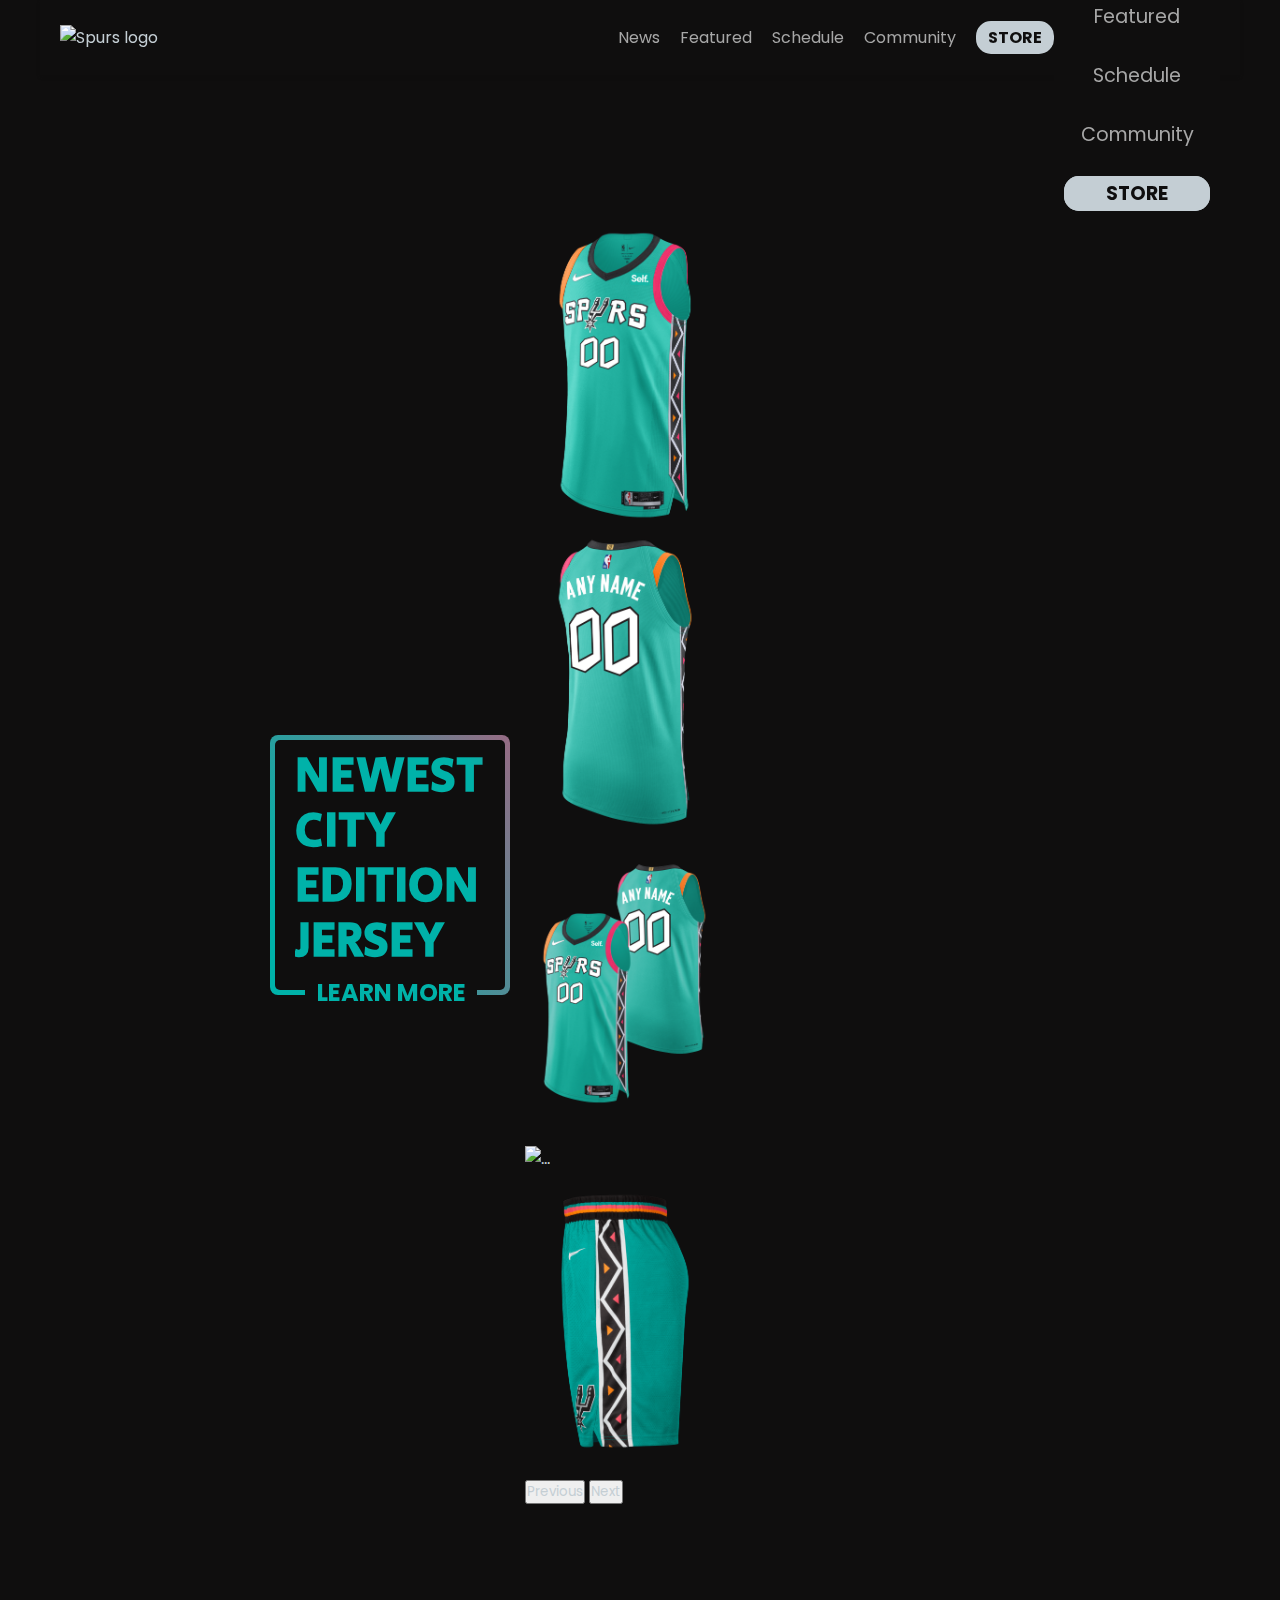
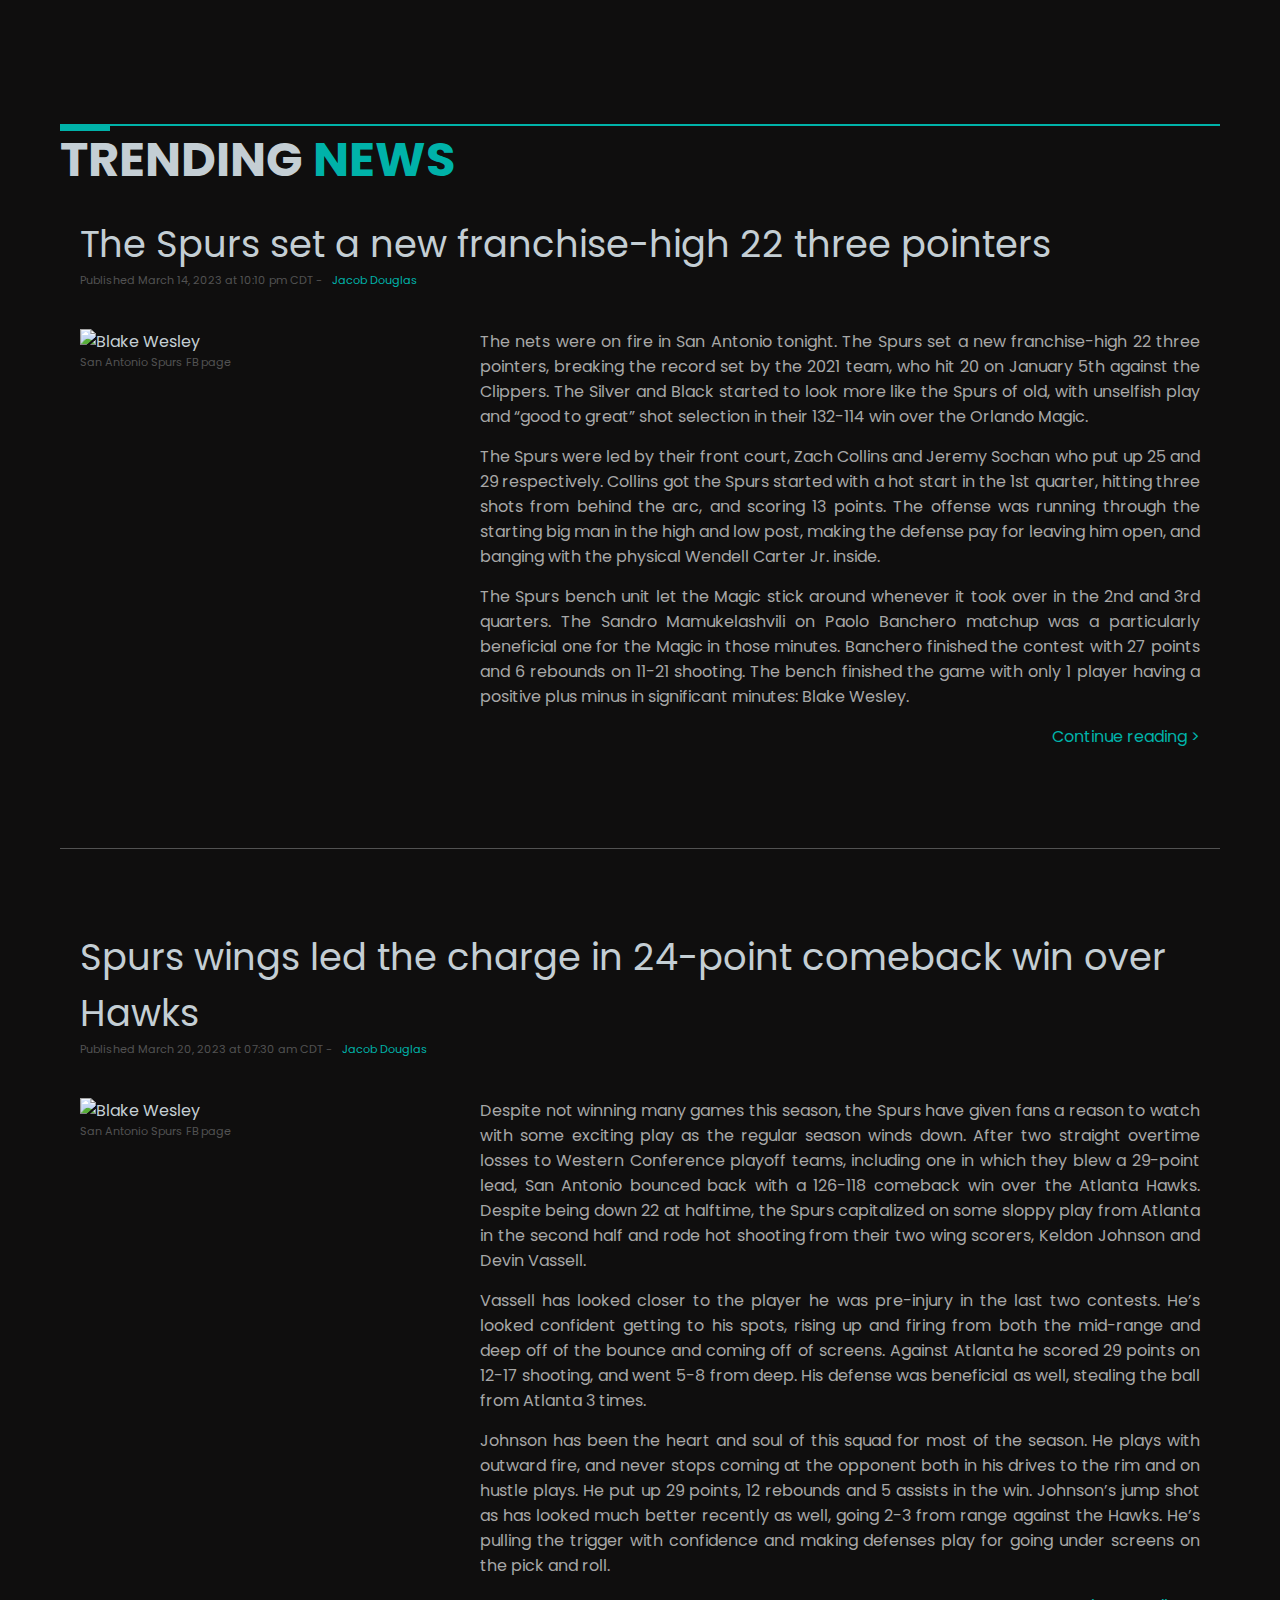
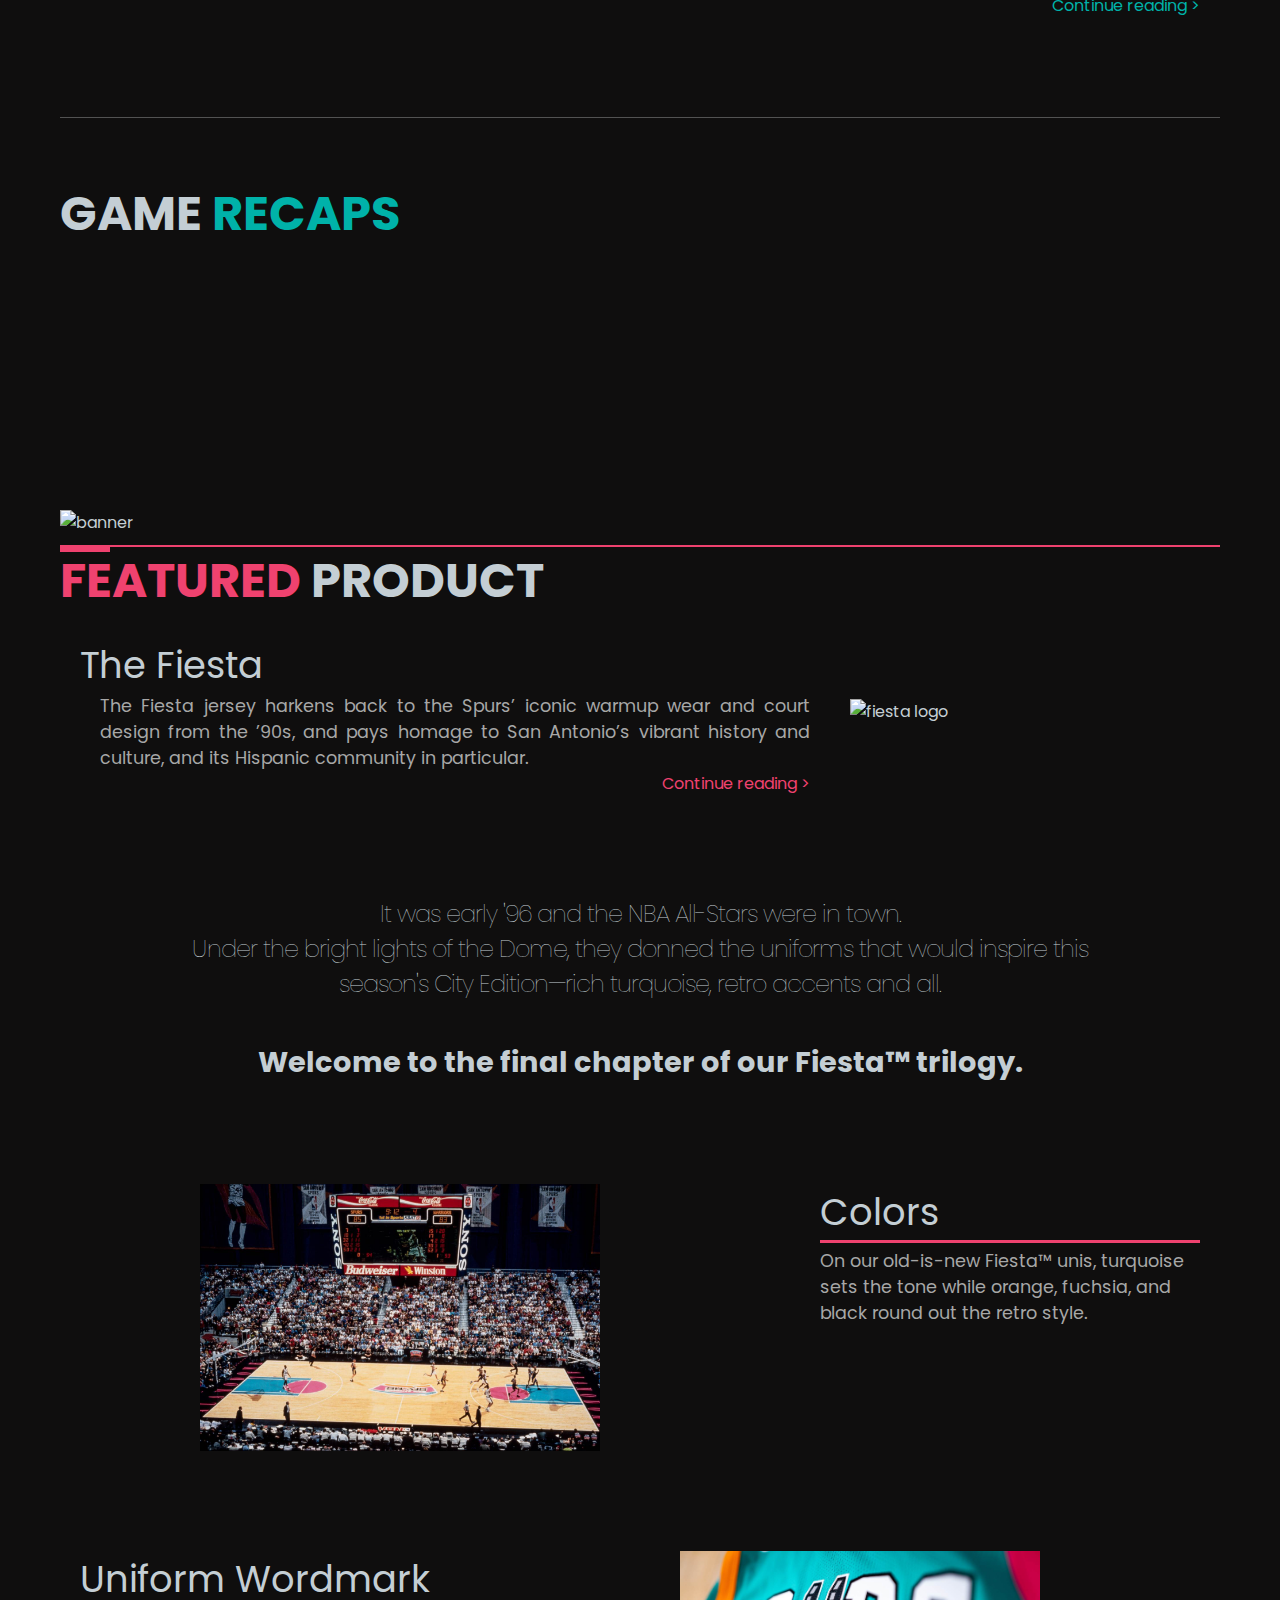
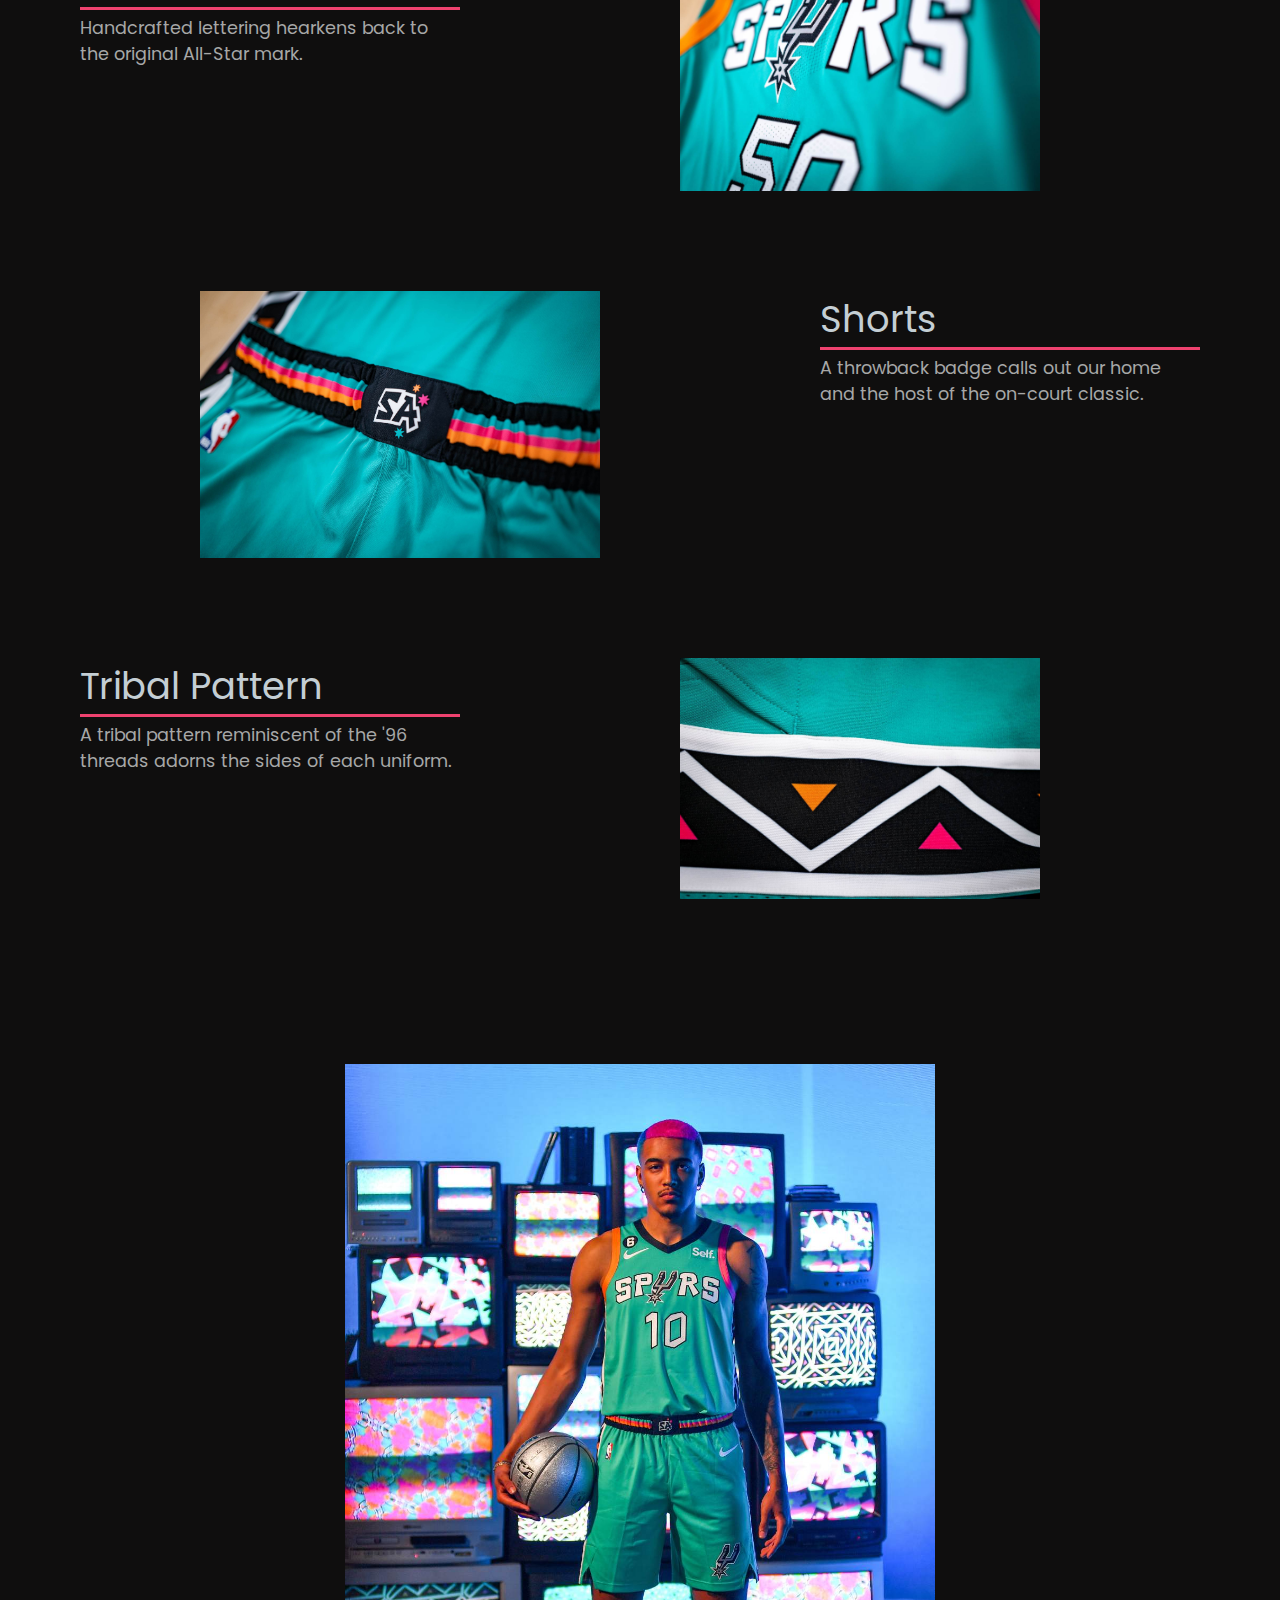
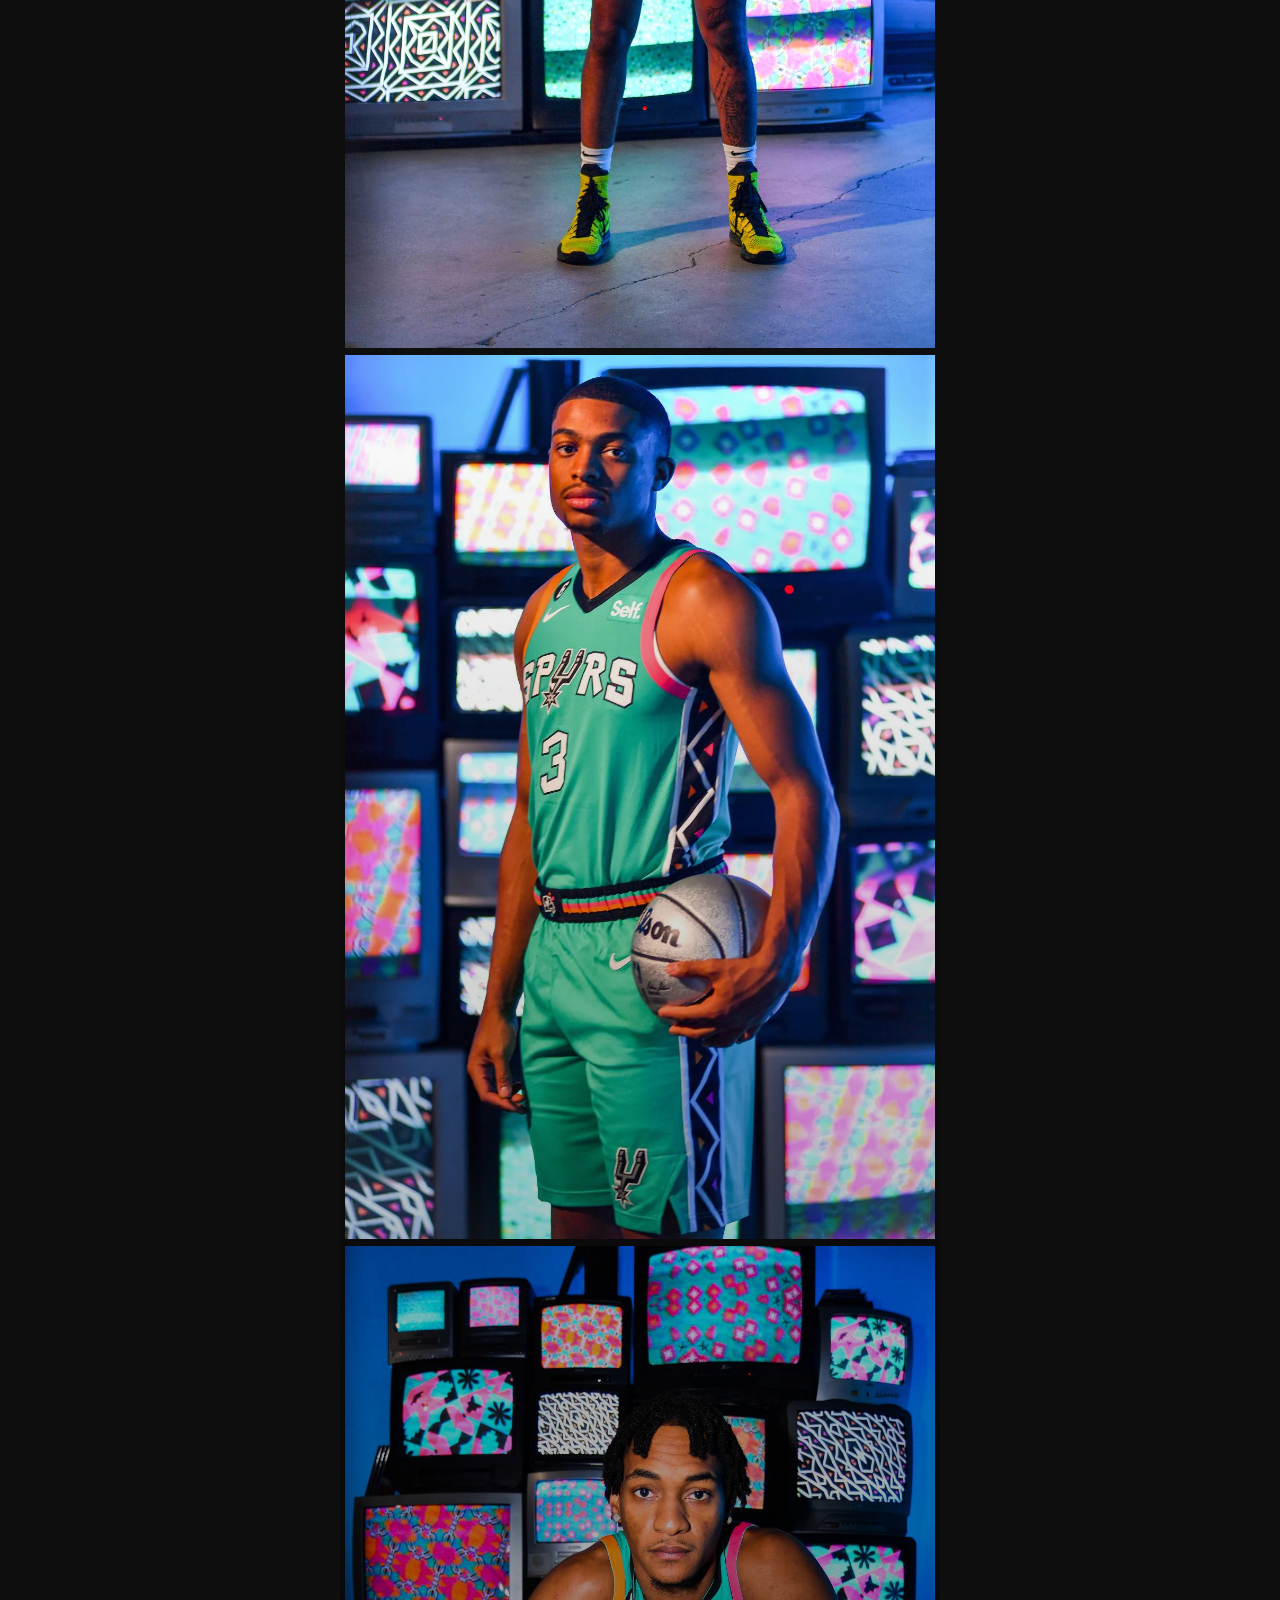
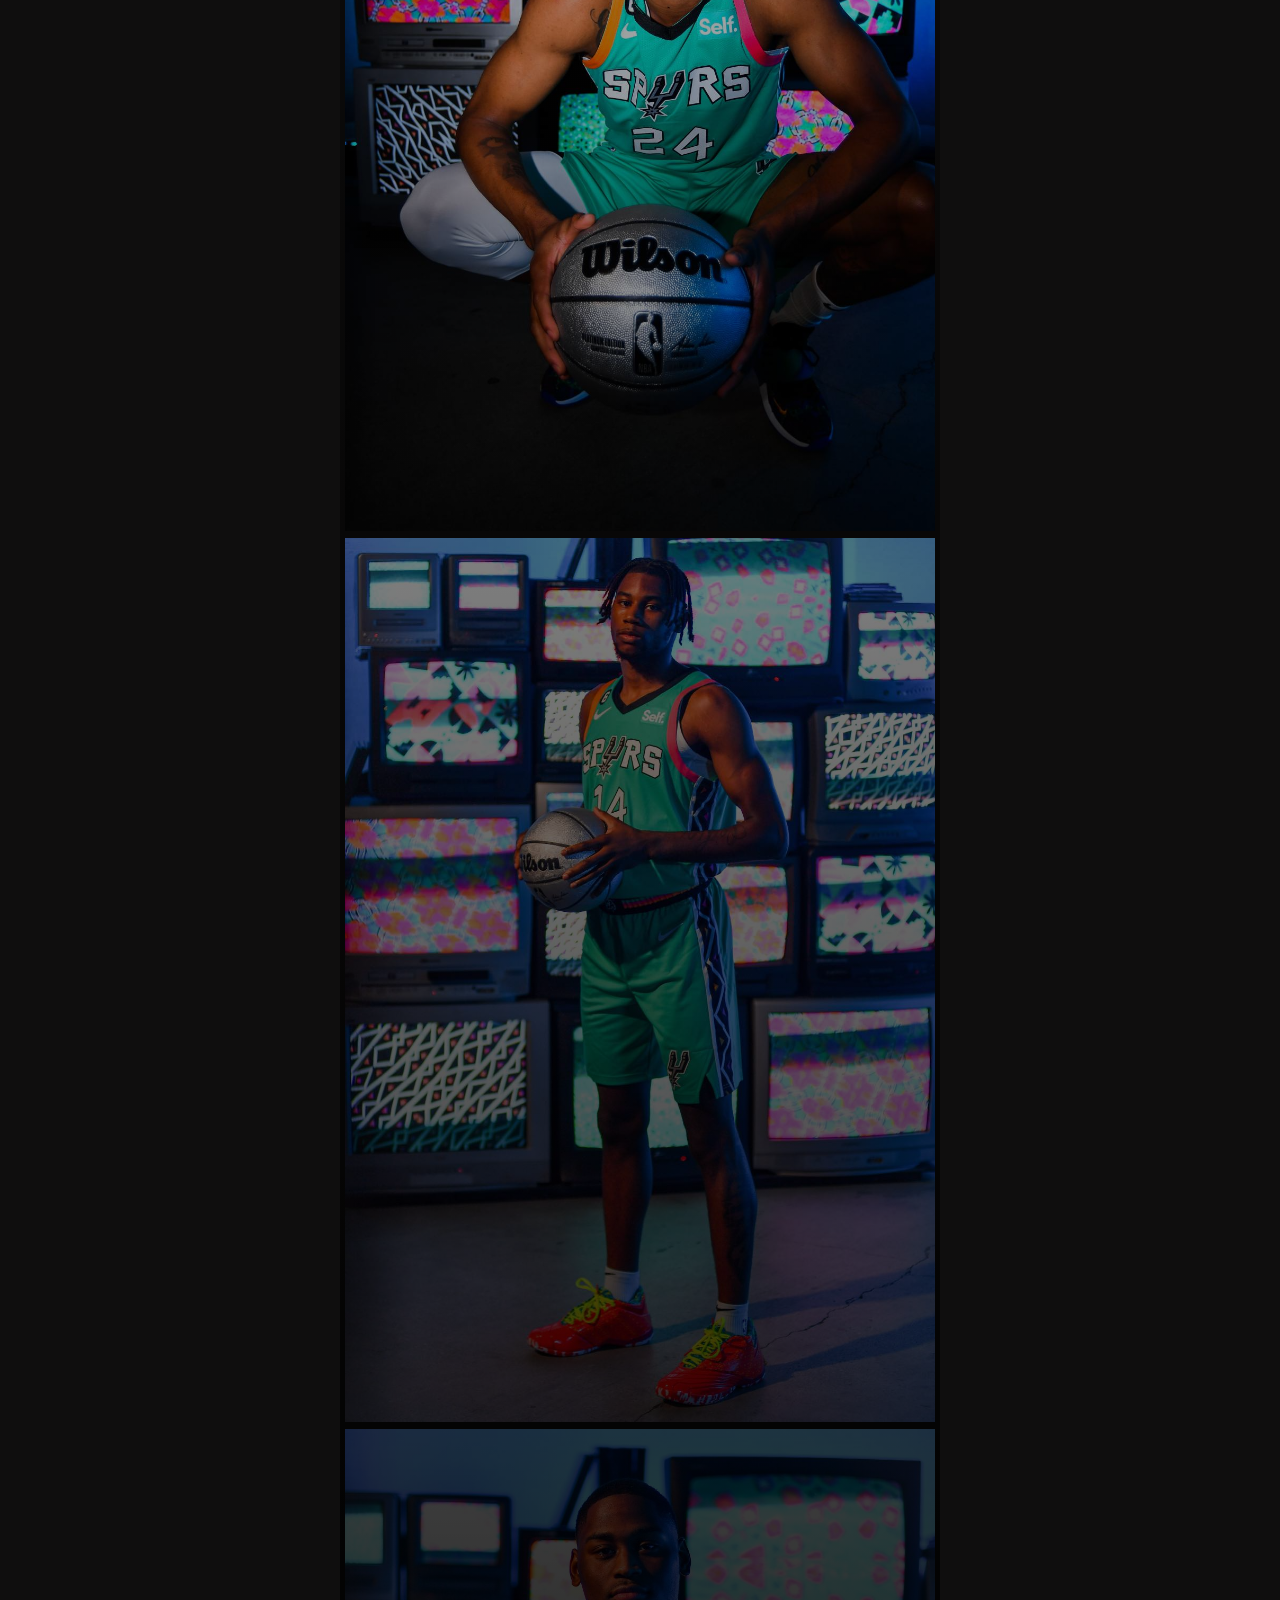
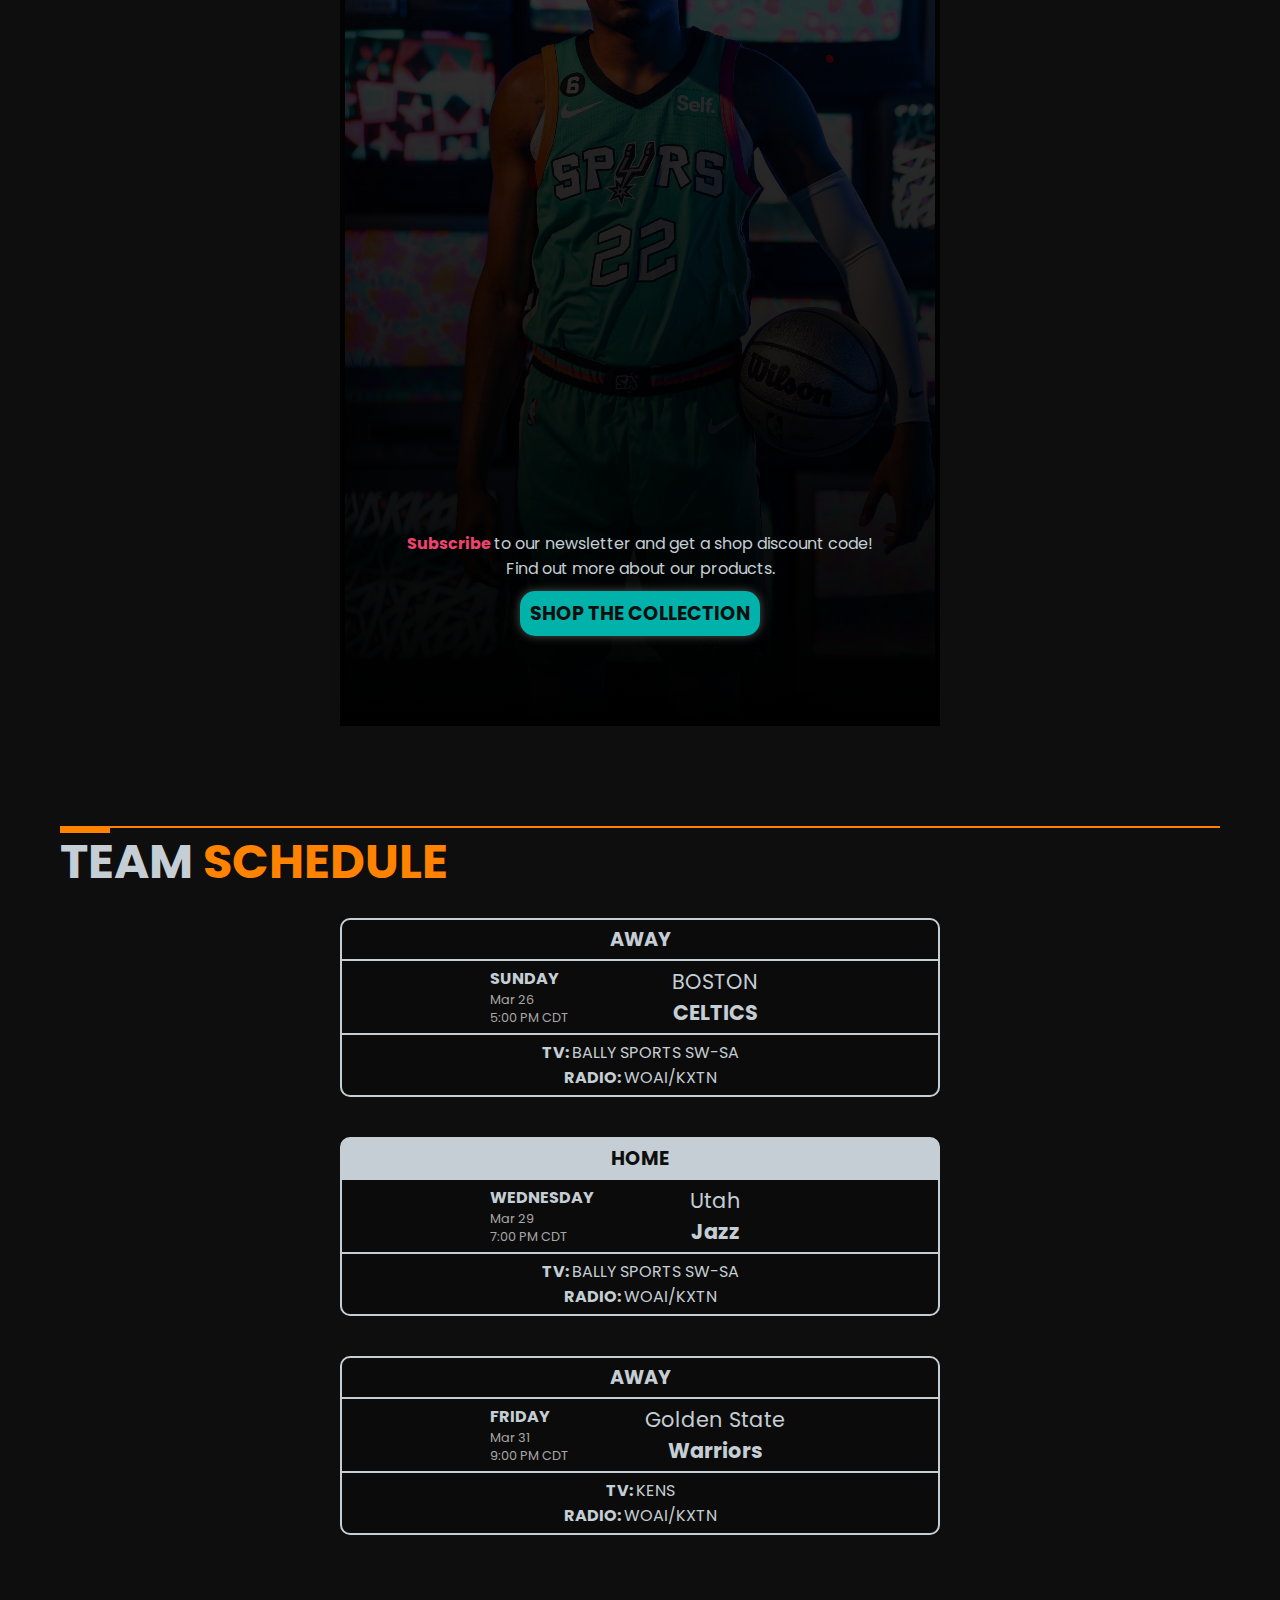
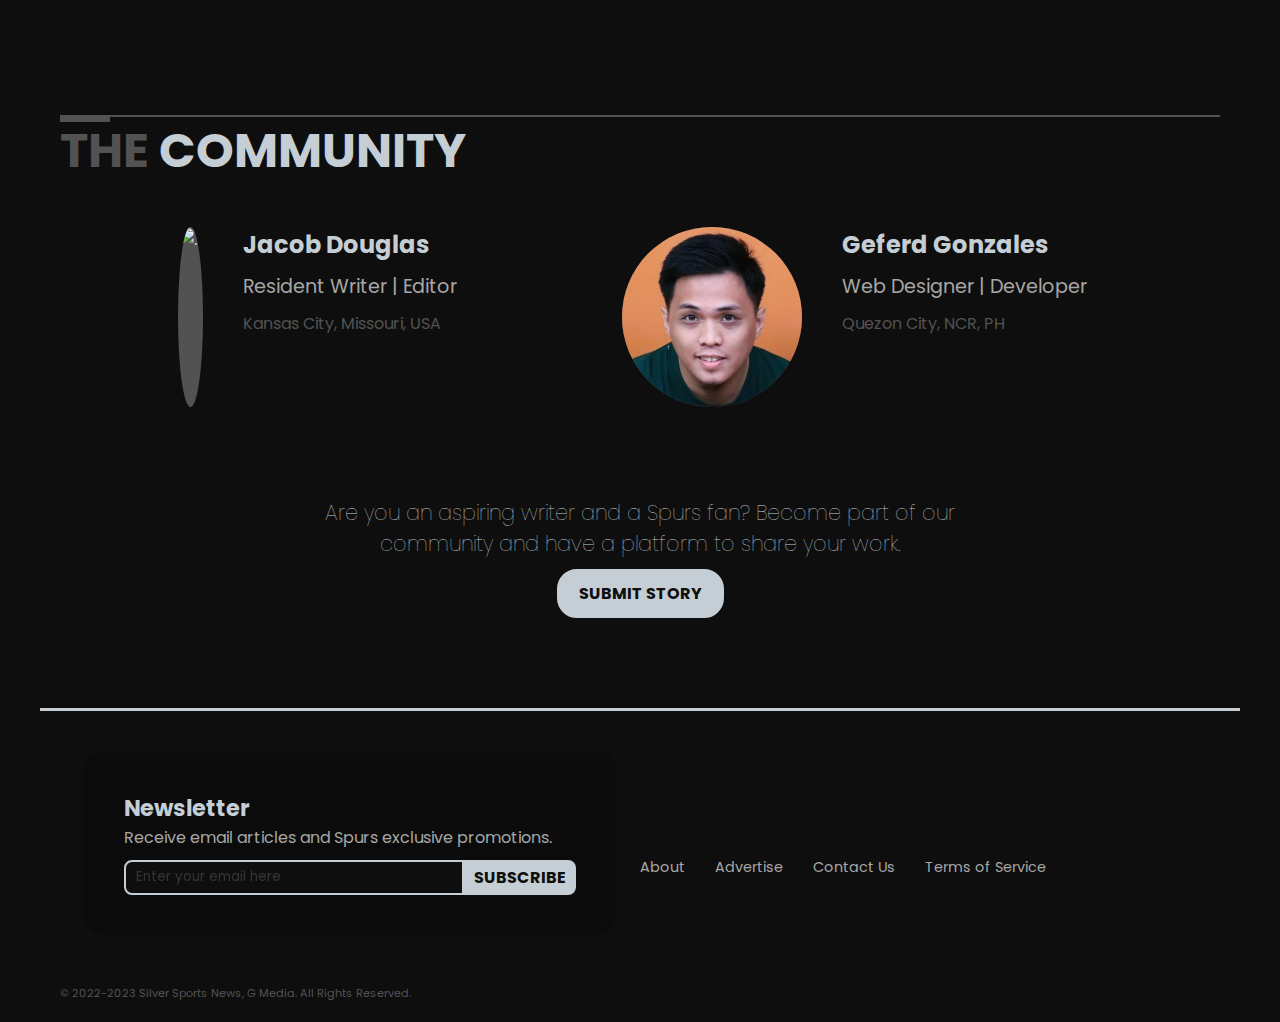
==== commit 8036b0bf: "added offcanvas for hamburger menu / added more breakpoints" ====
--- a/index.html
+++ b/index.html
@@ -13,7 +13,7 @@
   <!-- navigation -->
   <nav class="nav-container flex-r sticky">
     <a href="#top">
-      <img src="assets/images/silver-logo.png" alt="Spurs logo" class="spurs-logo" id="logo">
+      <img src="assets/images/silver-logo.png" alt="Spurs logo" class="spurs-logo relative" id="logo">
     </a>
     <ul class="flex-r container-nav">
       <li class="link-item relative"><a href="#news">News</a></li>
@@ -26,12 +26,38 @@
         STORE
       </a>
     </div>
+    <button class="btn menu-button" type="button" data-bs-toggle="offcanvas" data-bs-target="#offcanvasWithBothOptions" aria-controls="offcanvasWithBothOptions">
+      <i class="fa-solid fa-bars"></i>
+    </button>
+
+    <div class="offcanvas offcanvas-end" data-bs-scroll="true" tabindex="-1" id="offcanvasWithBothOptions" aria-labelledby="offcanvasWithBothOptionsLabel">
+      <div class="offcanvas-header">
+        <h5 class="offcanvas-title" id="offcanvasWithBothOptionsLabel">
+        </h5>
+        <button type="button" class="btn-close" data-bs-dismiss="offcanvas" aria-label="Close">
+          <i class="fa-solid fa-xmark"></i>
+        </button>
+      </div>
+      <div class="offcanvas-body">
+        <ul class="flex-c offcanvas-nav">
+          <li class="link-item relative"><a href="#news">News</a></li>
+          <li class="link-item relative"><a href="#featured">Featured</a></li>
+          <li class="link-item relative"><a href="#schedule">Schedule</a></li>
+          <li class="link-item relative"><a href="#community">Community</a></li>
+          <li class="link-item relative">
+            <a href="#0" class="store-button">STORE</a>
+          </li>
+        </ul>
+
+      </div>
+    </div>  
   </nav>
+
   <!-- navigation end -->
 
   <div id="top" class="absolute"></div>
   <!-- header -->
-  <header class="flex-r relative">
+  <header class="flex-r relative header-container">
     <div class="hero-container flex-r relative">
       <div class="title-body flex-c">
         <span class="header-title">NEWEST</span>
@@ -328,10 +354,67 @@
       <span class="fsize1" id="news">team</span>
       <span class="fsize1">schedule</span>
     </div>
+
     <div class="schedule-body flex-c relative">
-      <img src="assets/images/team-schedule.png" alt="schedule">
-      <small>The schedule is subject to change.</small>
-    </div>
+      <div class="away">AWAY</div>
+      <div class="flex-r team">
+        <div class="flex-c schedule">
+          <span class="day"><b>SUNDAY</b></span>
+          <span>Mar 26</span>
+          <span>5:00 PM CDT</span>
+        </div>
+        <img src="assets/images/celtics.png" alt="">
+        <div class="team-name flex-c">
+          <span>BOSTON</span>
+          <span><b>CELTICS</b></span>
+        </div>
+      </div>
+      <div class="flex-c broadcast">
+        <span><b>TV: </b>BALLY SPORTS SW-SA</span>
+        <span><b>RADIO: </b>WOAI/KXTN</span>
+      </div>
+    </div>
+
+    <div class="schedule-body flex-c relative">
+      <div class="home">HOME</div>
+      <div class="flex-r team">
+        <div class="flex-c schedule">
+          <span class="day"><b>WEDNESDAY</b></span>
+          <span>Mar 29</span>
+          <span>7:00 PM CDT</span>
+        </div>
+        <img src="assets/images/jazz2.png" alt="">
+        <div class="team-name flex-c">
+          <span>Utah</span>
+          <span><b>Jazz</b></span>
+        </div>
+      </div>
+      <div class="flex-c broadcast">
+        <span><b>TV: </b>BALLY SPORTS SW-SA</span>
+        <span><b>RADIO: </b>WOAI/KXTN</span>
+      </div>
+    </div>
+
+    <div class="schedule-body flex-c relative">
+      <div class="away">AWAY</div>
+      <div class="flex-r team">
+        <div class="flex-c schedule">
+          <span class="day"><b>FRIDAY</b></span>
+          <span>Mar 31</span>
+          <span>9:00 PM CDT</span>
+        </div>
+        <img src="assets/images/warriors.png" alt="">
+        <div class="team-name flex-c">
+          <span>Golden State</span>
+          <span><b>Warriors</b></span>
+        </div>
+      </div>
+      <div class="flex-c broadcast">
+        <span><b>TV: </b>KENS</span>
+        <span><b>RADIO: </b>WOAI/KXTN</span>
+      </div>
+    </div>
+
   </section>
   <!-- schedule end -->
 
@@ -378,37 +461,35 @@
       </span>
       <a href="#0" class="join-button">SUBMIT STORY</a>
     </div>
-
-    <!-- footer -->
-    <footer class="page-footer flex-r relative">
-      <div class="footer-logo flex-r">
-        <img src="assets/images/silver-logo.png" alt="">
-      </div>
-      <div class="footer-newsletter flex-c" id="newsletter">
-        <span class="title">
-          Newsletter
-        </span>
-        <span>
-          Receive email articles and Spurs exclusive promotions.
-        </span>
-        <div class="newsletter-form flex-r">
-          <input type="email" placeholder="Your email">
-          <a href="#0">SUBSCRIBE</a>
-        </div>
-      </div>
-      <nav class="footer-nav">
-        <ul class="flex-r">
-          <li><a href="#0">About</a></li>
-          <li><a href="#0">Advertise</a></li>
-          <li><a href="#0">Contact Us</a></li>
-          <li><a href="#0">Terms of Service</a></li>
-        </ul>
-      </nav>
-      <small>&#169; 2022-2023 Silver Sports News, G Media. All Rights Reserved.</small>
-    </footer>
-    <!-- footer end -->
-
   </section>
+  <!-- footer -->
+  <footer class="page-footer flex-r">
+    <div class="footer-logo flex-r">
+      <img src="assets/images/silver-logo.png" alt="">
+    </div>
+    <div class="footer-newsletter flex-c" id="newsletter">
+      <span class="title">
+        Newsletter
+      </span>
+      <span>
+        Receive email articles and Spurs exclusive promotions.
+      </span>
+      <div class="newsletter-form flex-r">
+        <input type="email" placeholder="Enter your email here">
+        <a href="#0">SUBSCRIBE</a>
+      </div>
+    </div>
+    <nav class="footer-nav">
+      <ul class="flex-r">
+        <li><a href="#0">About</a></li>
+        <li><a href="#0">Advertise</a></li>
+        <li><a href="#0">Contact Us</a></li>
+        <li><a href="#0">Terms of Service</a></li>
+      </ul>
+    </nav>
+    <small>&#169; 2022-2023 Silver Sports News, G Media. All Rights Reserved.</small>
+  </footer>
+  <!-- footer end -->
   <script src="https://kit.fontawesome.com/c2202da5ec.js" crossorigin="anonymous">
   </script>
 </body>
--- a/assets/style.css
+++ b/assets/style.css
@@ -185,6 +185,51 @@
   color: var(--silver);
   transition: .2s;
 }
+button.btn{
+  padding: 0;
+  display: none;
+  font-size: 1.5rem;
+}
+.offcanvas{
+  --bs-offcanvas-width: 40%;
+  background-color: var(--black);
+}
+.offcanvas-header{
+  height: 75px;
+  padding-right:20px;
+}
+.offcanvas-header .btn-close {
+  padding: 0;
+  margin-top: 0;
+  margin-right: 0;
+  margin-bottom: 0;
+}
+.btn-close {
+  box-sizing: content-box;
+  width: auto;
+  height: auto;
+  padding: 0;
+  background: transparent;
+  border: 0;
+  border-radius: 0;
+  opacity: 1;
+}
+.btn-close i{
+  color: var(--darkgray);
+  font-size: 1.8rem;
+}
+.offcanvas-nav{
+  gap: 30px;
+}
+.offcanvas-nav .link-item a{
+  font-size: 1.2rem;
+}
+li a.store-button{
+  padding-inline: 40px;
+}
+
+
+
 /* navigation bar end */
 
 /* header */
@@ -623,24 +668,75 @@
   background-color: var(--orange);
 }
 .schedule-body{
+  width: 600px;
+  margin: 20px auto;
+  border-radius: 5px;
+  align-items: center;
+  background-color: rgba(0, 0, 0, 0.2)
+}
+
+.schedule-body .away{
   width: 100%;
-  margin: auto;
-  padding: 20px;
-}
-.schedule-body img{
-  max-width: 100%;
-  margin: auto;
-}
-.schedule-body small{
+  padding-block: 5px;
+  border-top-left-radius: 10px;
+  border-top-right-radius: 10px;
+  border: 2px solid var(--silver);
+  font-weight: bolder;
+  font-size: 1.2rem;
   text-align: center;
-  color: var(--darkgray);
+}
+
+.schedule-body .home{
+  width: 100%;
+  padding-block: 5px;
+  border-top-left-radius: 10px;
+  border-top-right-radius: 10px;
+  border: 2px solid var(--silver);
+  font-weight: bolder;
+  font-size: 1.2rem;
+  text-align: center;
+  background-color: var(--silver);
+  color: var(--black);
+}
+
+.team{
+  width: 100%;
+  justify-content: center;
+  padding-block: 5px;
+  align-items: center;
+  text-align: left;
+  border-inline: 2px solid var(--silver);
+  border-bottom: 2px solid var(--silver);
+}
+.schedule span:nth-child(2),.schedule span:nth-child(3){
+  color: var(--lightgray);
+  font-size: .8rem;
+}
+.schedule{
+  width: 150px;
+}
+.team img{
+  max-width: 100px;
+}
+.team-name{
+  width: 150px;
+  text-align: center;
+  font-size: 1.3rem;
+}
+.broadcast{
+  width: 100%;
+  padding: 5px;
+  align-items: center;
+  border-inline: 2px solid var(--silver);
+  border-bottom: 2px solid var(--silver);
+  border-bottom-left-radius: 10px;
+  border-bottom-right-radius: 10px;
 }
 /* schedule end */
 
 /* community */
 .community-container{
   max-width: 1200px;
-  height: 500px;
   padding: 20px;
   margin-inline: auto;
 }
@@ -726,7 +822,6 @@
   background-color: var(--silver);
   color: var(--black);
   font-weight: bolder ;
-
 }
 
 .join-button:hover{
@@ -738,9 +833,10 @@
 
 /* footer */
 .page-footer{
+  margin-inline: auto;
+  margin-top: 40px;
   max-width: 1200px;
-  border-top: 3px solid var(--silver);
-  bottom: -100px;  
+  border-top: 3px solid var(--silver);  
   padding: 40px 20px 20px;
   justify-content: space-between;
   align-items: center;
@@ -783,6 +879,7 @@
 }
 .newsletter-form input::placeholder{
   color: var(--silver);
+  opacity: .2;
 }
 .newsletter-form a{
   font-weight: bolder;
@@ -910,7 +1007,138 @@
   .fsize2{
     font-size: 1.5rem;
   }
+  .header-container{
+    flex-direction: column;
+    padding-top: 20px;
+  }
+  .hero-container{
+    margin-bottom: 20px;
+  }
   .container-nav{
     display: none;
   }
-}
+  .store-container{
+    display: none;
+  }
+  .nav-container a{
+    flex-grow: 0;
+  }
+  button.btn{
+    display: block;
+  }
+  .history-image img{
+    max-width: 250px;
+  }
+  .image-left img,.image-right img{
+    width: 300px;
+  }
+  .schedule-body{
+    max-width: 500px;
+    margin: 20px auto;
+    border-radius: 5px;
+    align-items: center;
+    background-color: rgba(0, 0, 0, 0.2)
+  }
+  .team{
+    width: 100%;
+    justify-content: space-between;
+    padding: 5px 10px;
+    align-items: center;
+    text-align: left;
+  }
+  .schedule{
+    max-width: 150px;
+  }
+  .team-name{
+    max-width: 150px;
+    text-align: center;
+    font-size: 1.2rem;
+  }
+
+  .contributor-body{
+    justify-content: space-evenly;
+    flex-wrap: wrap;
+    padding: 20px;
+  }
+  .contributor{
+    padding: 20px ;
+    margin-bottom: 20px;
+  }
+  
+  .contributor img{
+    max-width: 120px;
+    max-height: 120px;
+  }
+  .contributor .profile{
+    padding-left: 20px;
+    min-width: 300px;
+  }
+  .profile > * {
+    margin-bottom: 10px;
+  }
+  .profile .name{
+    font-size: 1.3rem;
+    font-weight: bolder;
+  }
+  .profile .role{
+    font-size: 1.1rem;
+    color: var(--lightgray);
+  }
+
+  .profile .address{
+    color: var(--darkgray);
+    font-size: .9rem;
+
+  }
+  .profile .social a{
+    font-size: 1.3rem;
+    margin-right: 20px
+  }
+  .join-community{
+    padding-block: 0px;
+    max-width: 800px;
+    align-self: center;
+    text-align: center;
+  }
+  .join-community .pitch{
+    font-size: 1.1rem;
+    font-weight: lighter;
+    margin-bottom: 10px;
+  }
+  .join-community .join-button{
+    padding: 8px 16px;
+  }
+  .link-item a:hover::after{
+    width: 0%;
+  }
+  .footer-logo img{
+    width: 150px;
+  }
+  .footer-newsletter{
+    width: auto;
+    height: auto;
+    justify-content: center;
+    background-color: rgba(0, 0, 0, 0.2);
+    padding: 20px;
+    border-radius: 20px;
+    margin-bottom: 50px;
+    text-align: center;
+  }
+
+  .newsletter-form input{
+    display: none;
+  }
+  .newsletter-form{
+    justify-content: center;
+  }
+  .newsletter-form a{
+    font-weight: bolder;
+    text-align: center;
+    padding-block: 5px;
+    padding-inline: 500p;
+    color: var(--black);
+    background-color: var(--silver);
+    border-radius: 8px;
+  }
+
+}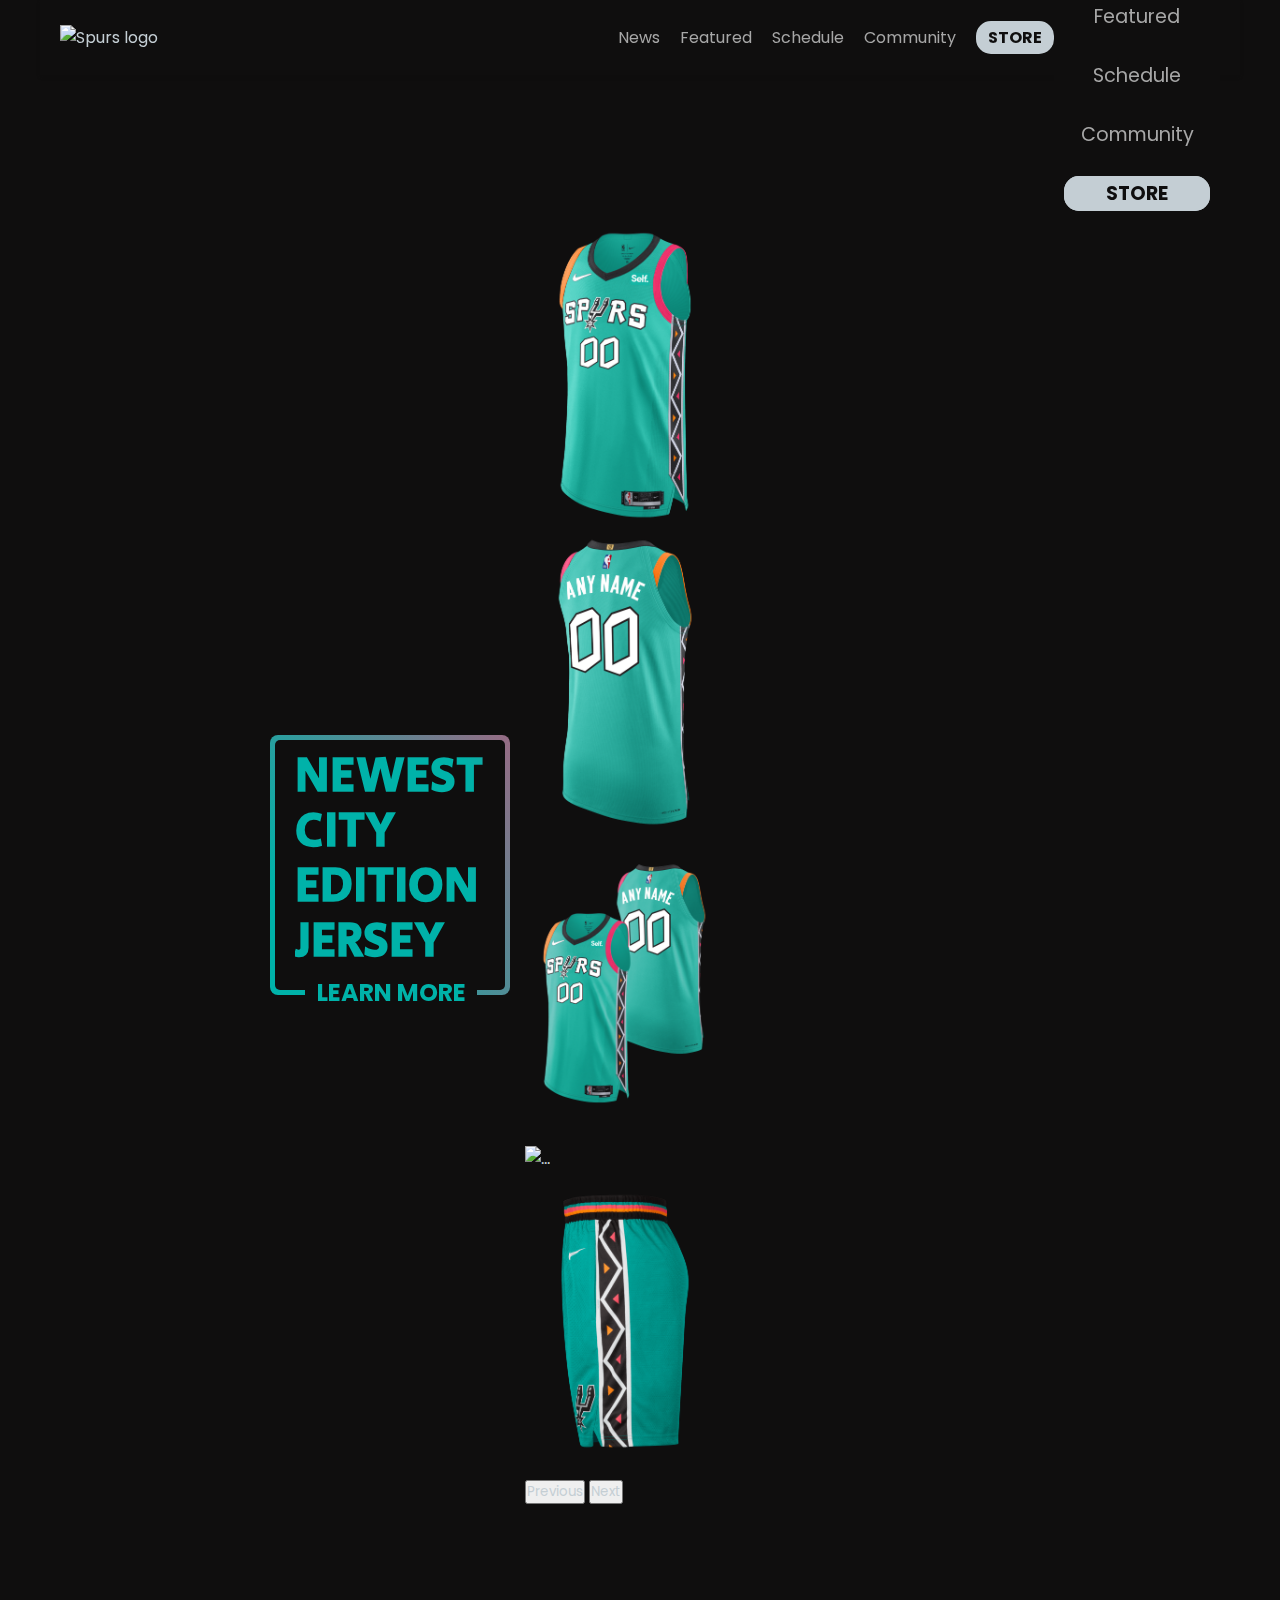
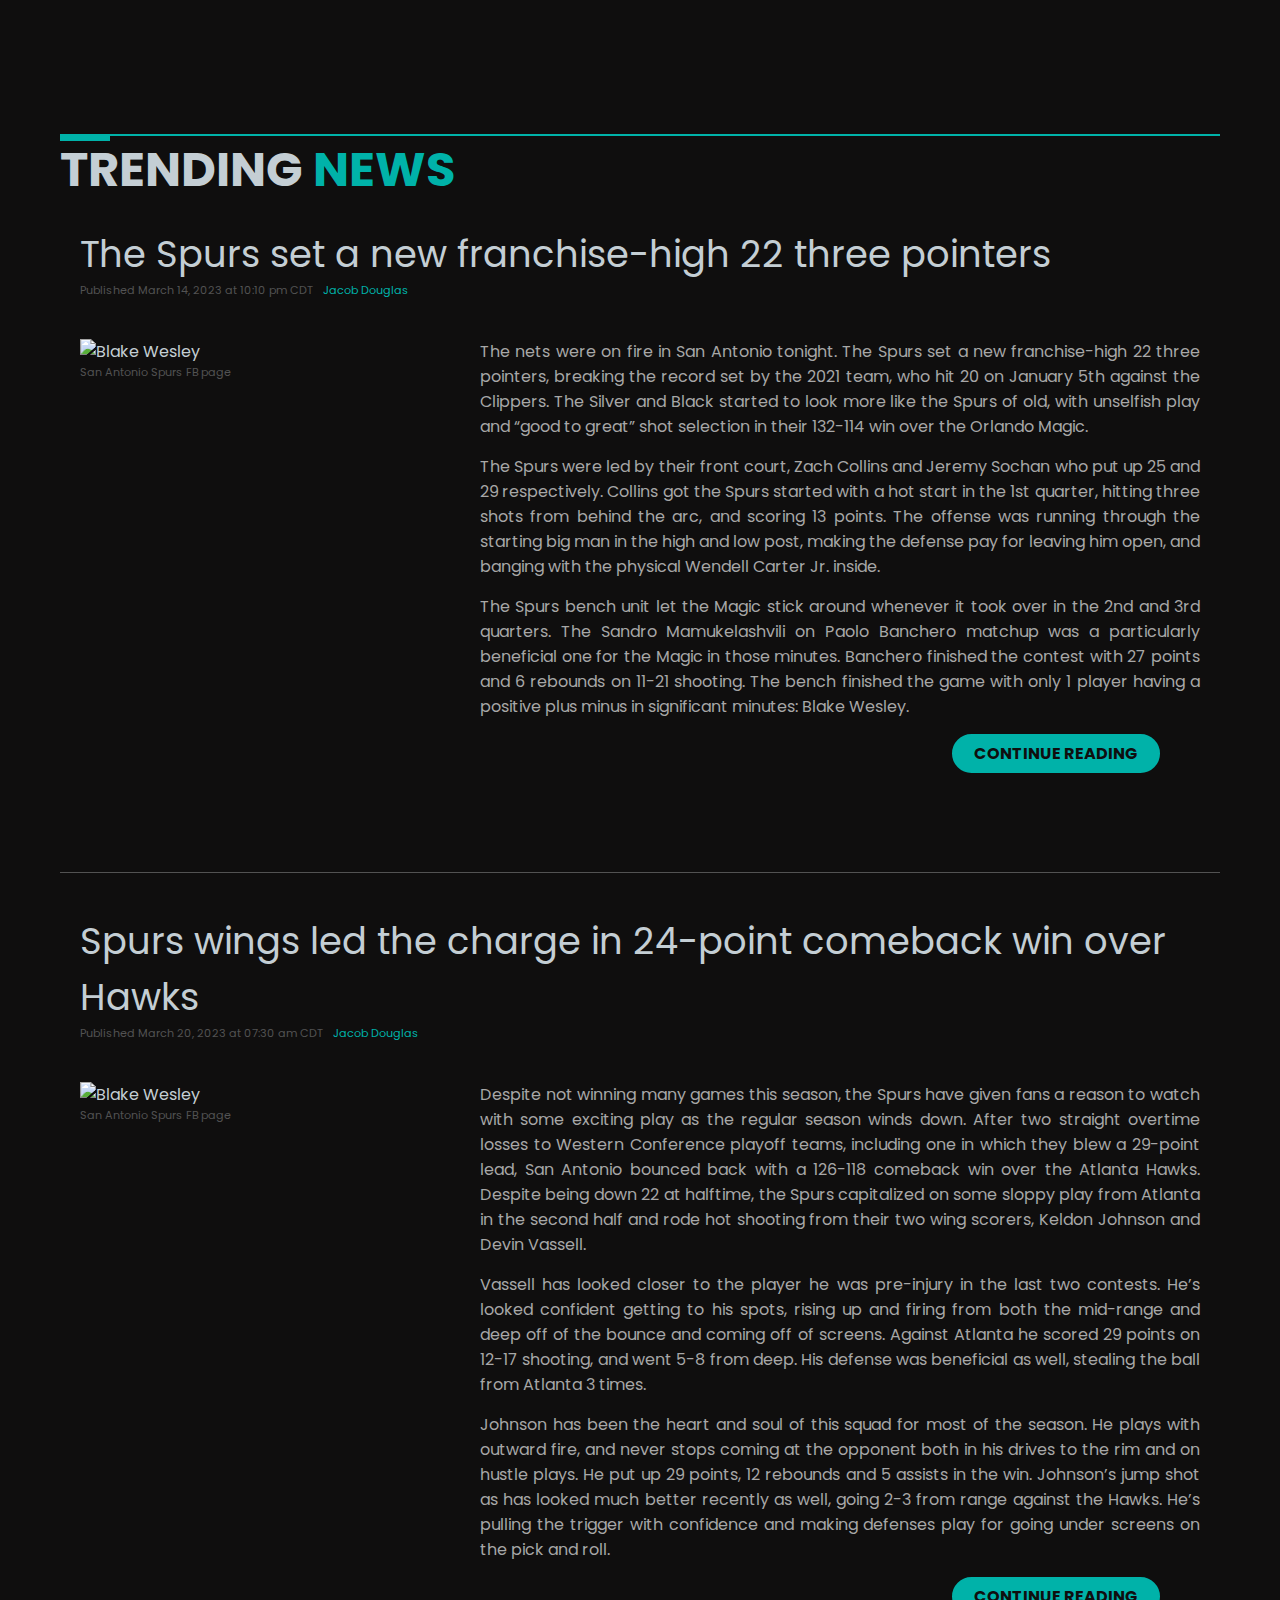
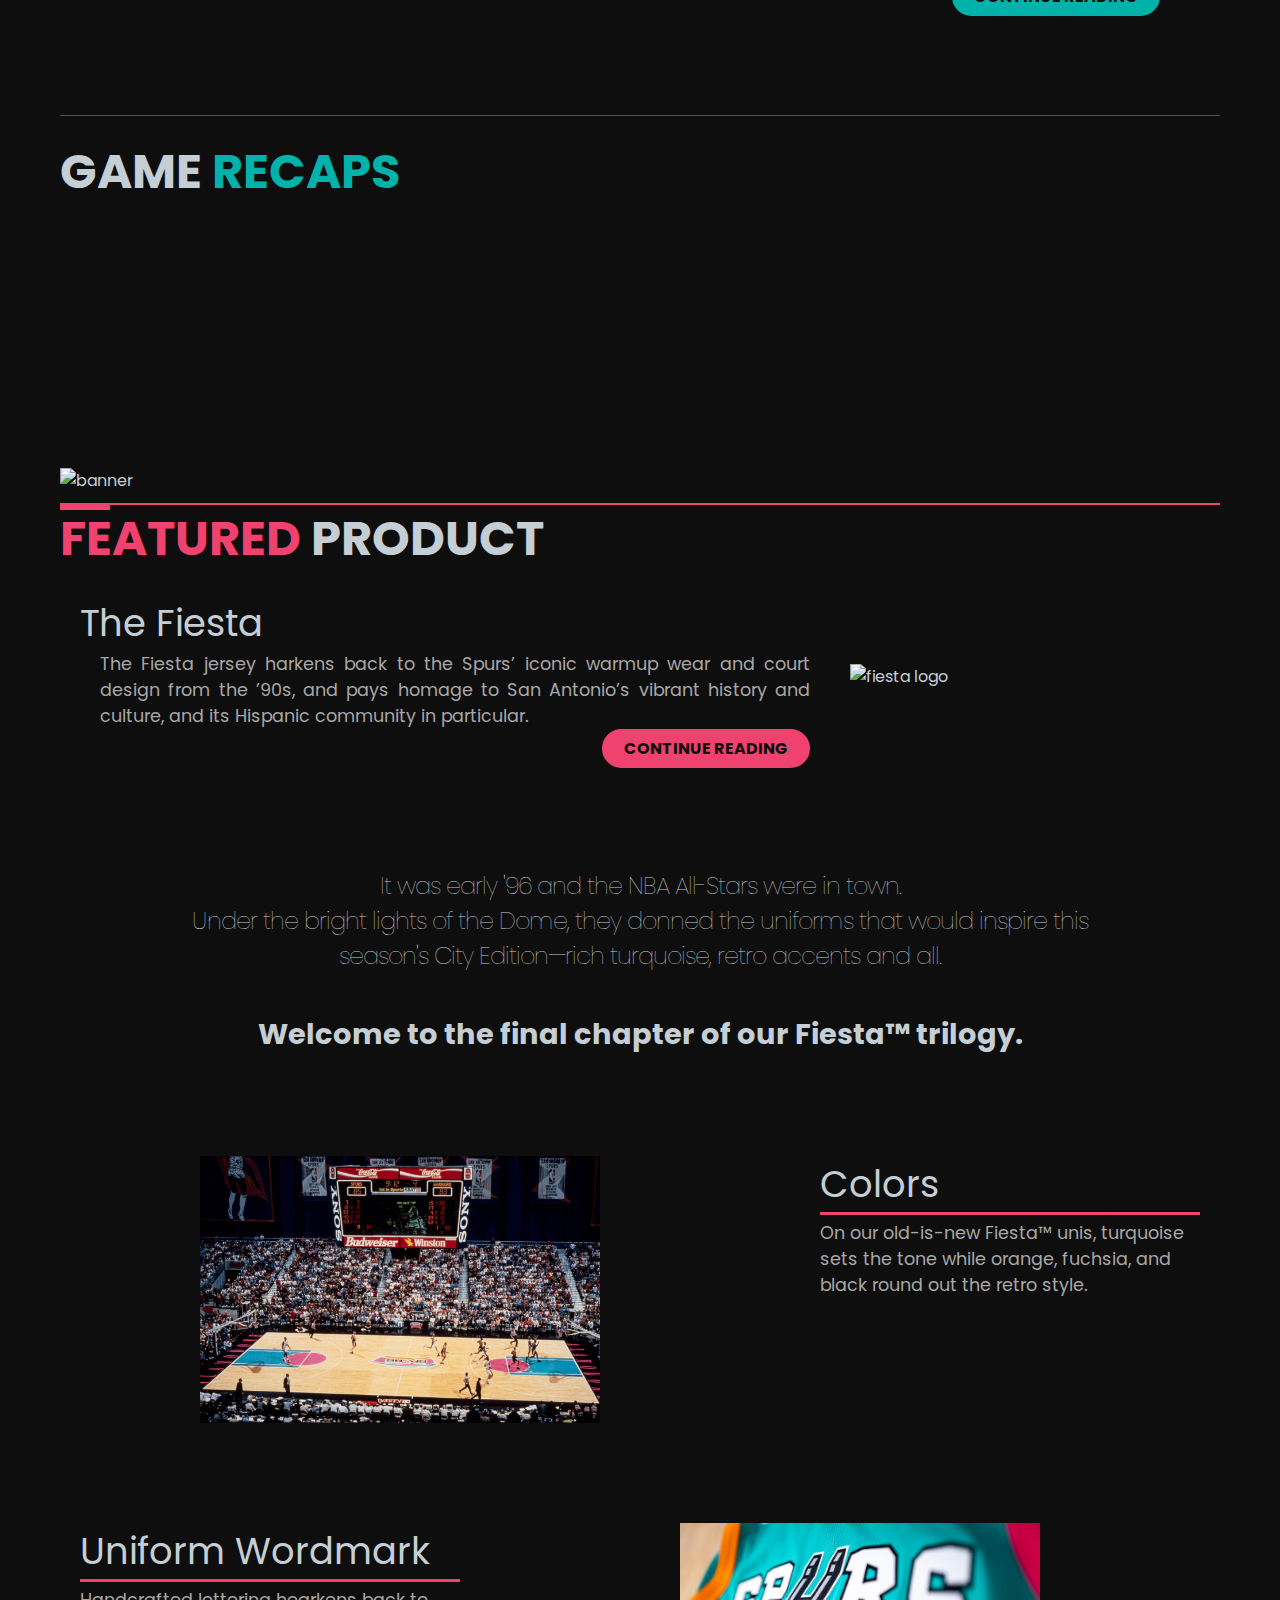
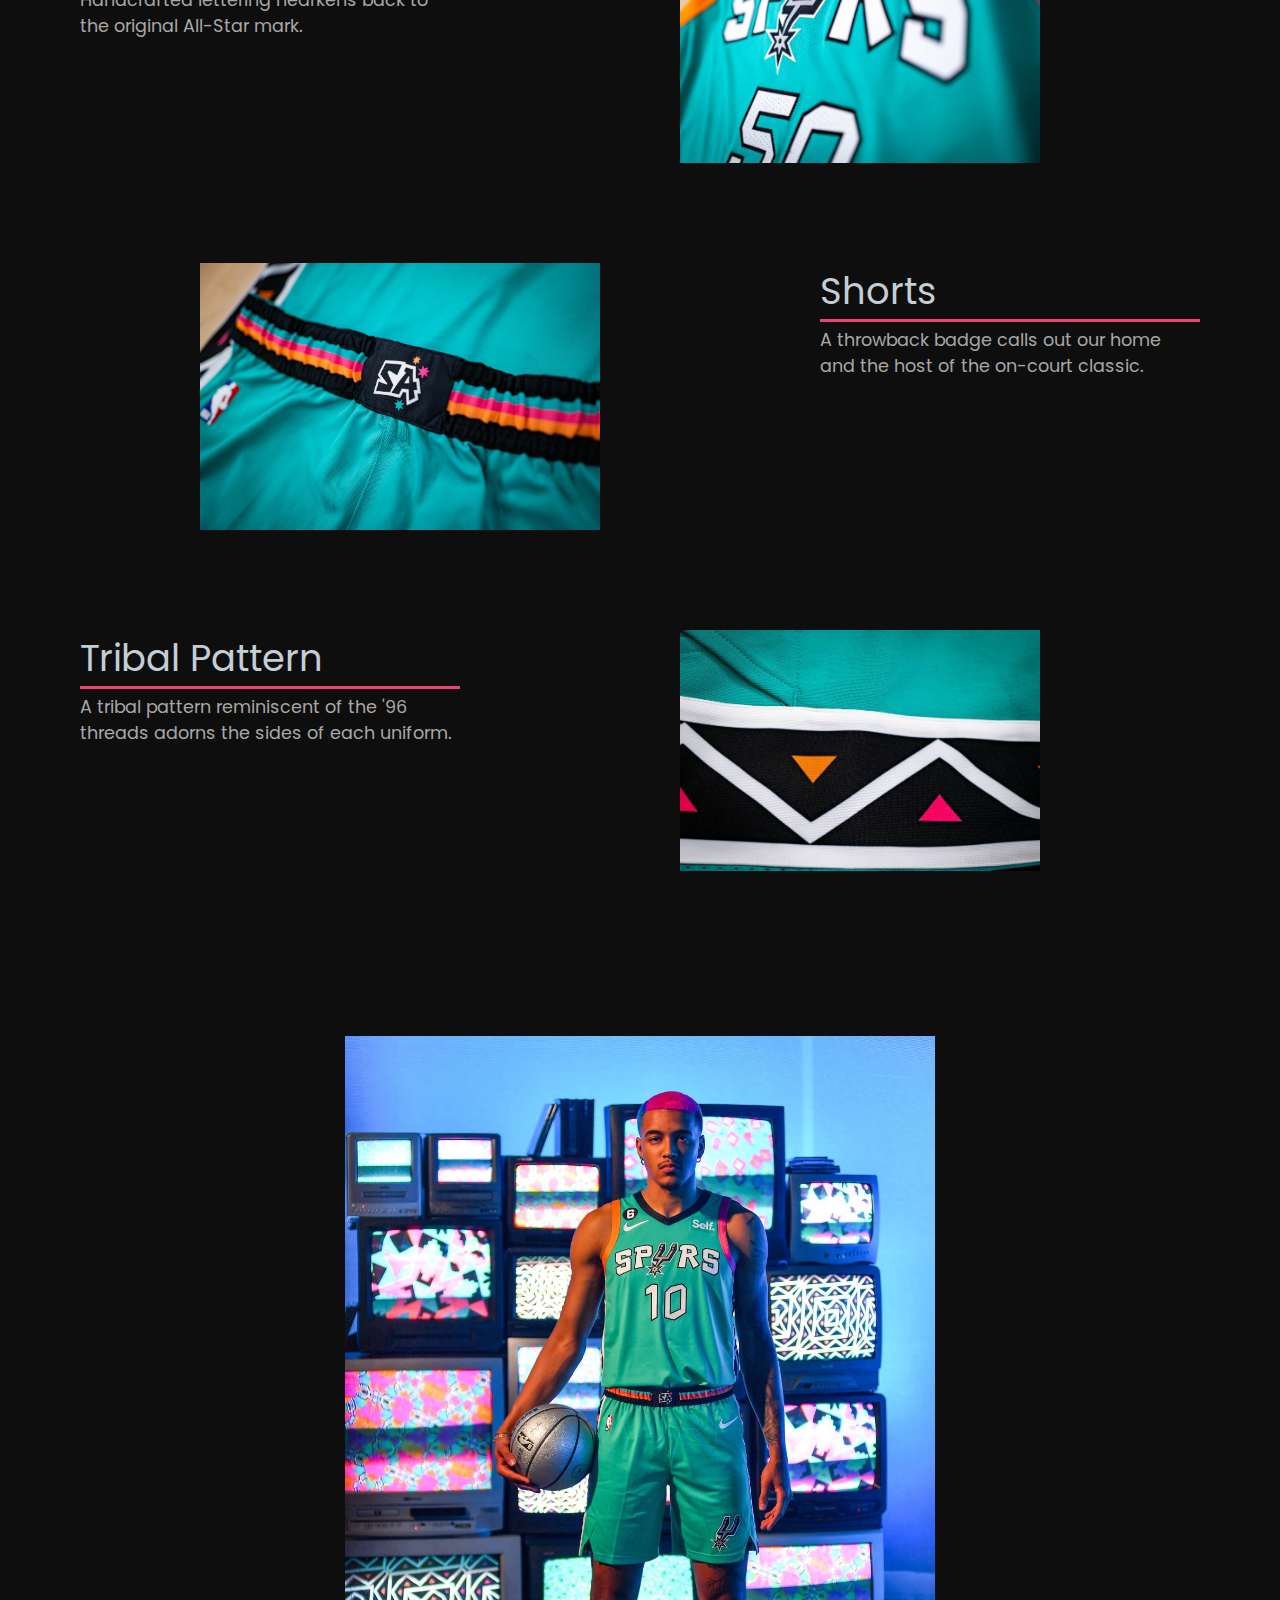
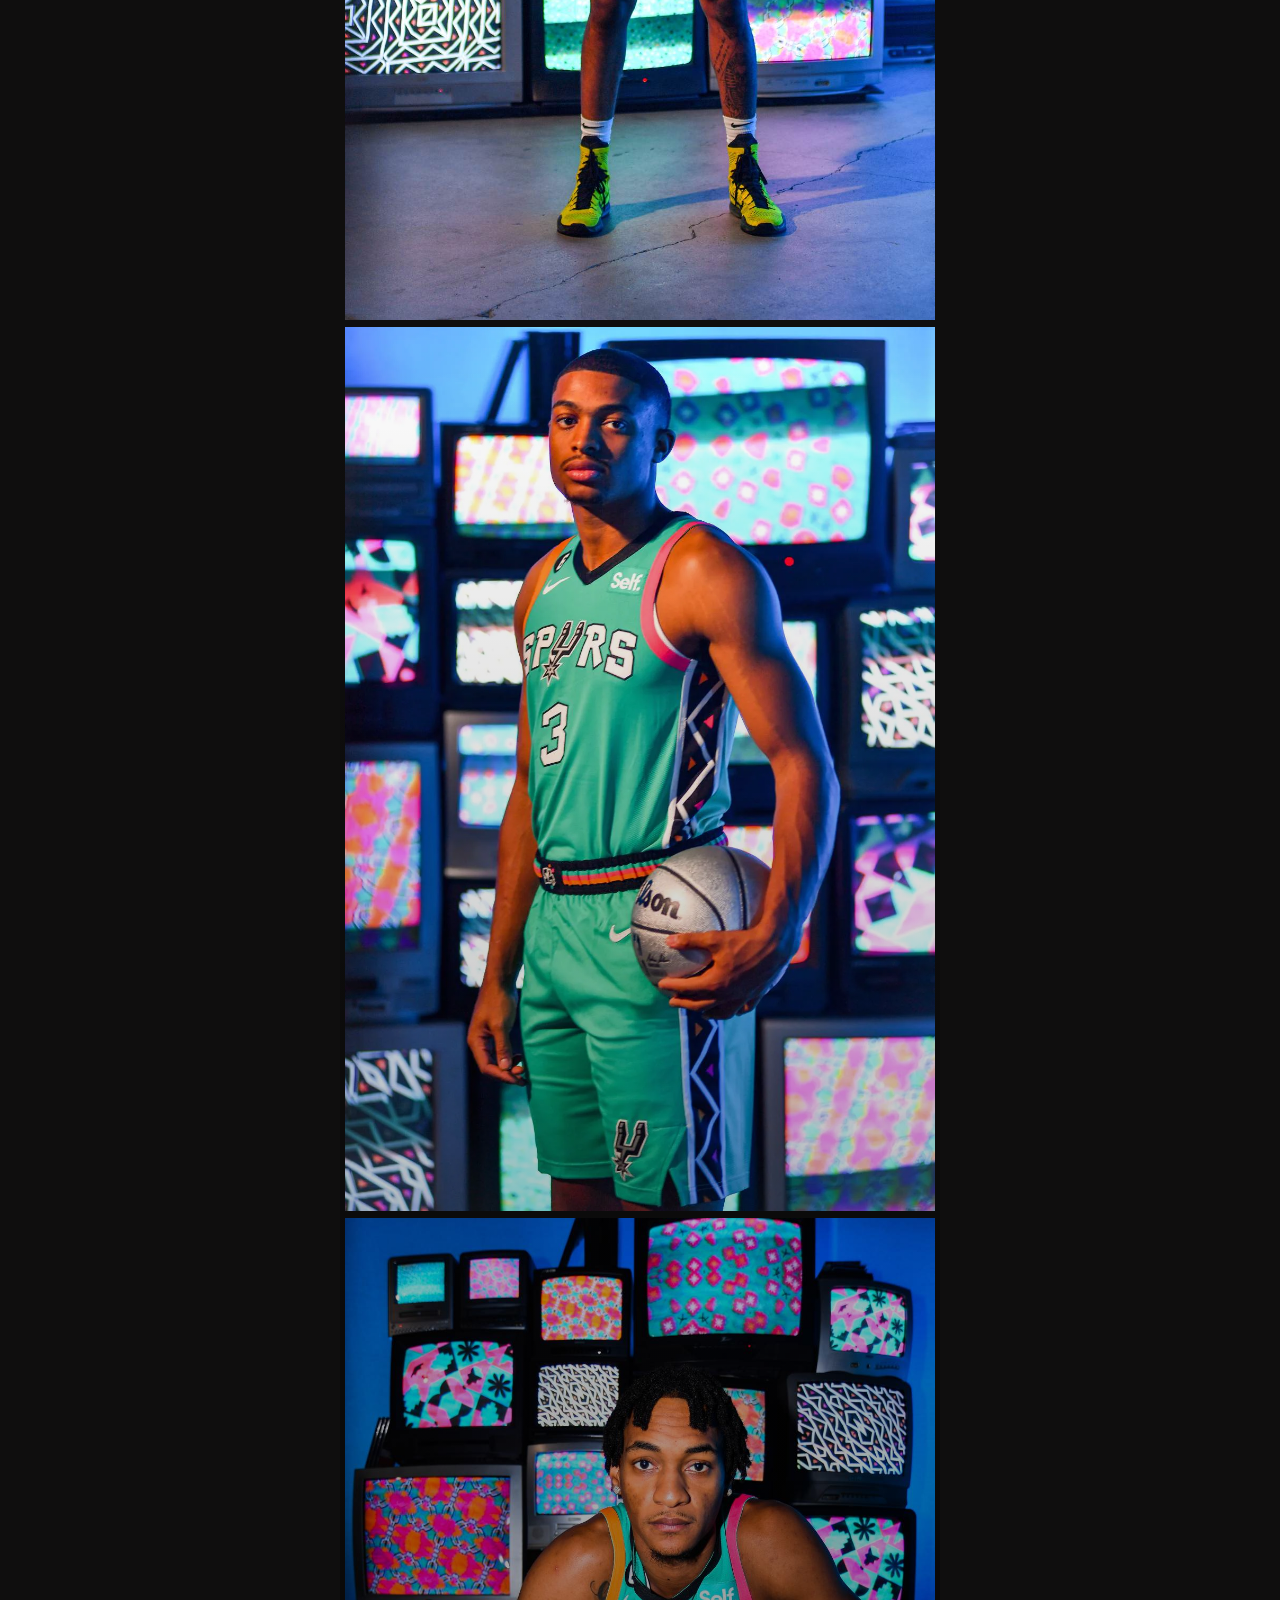
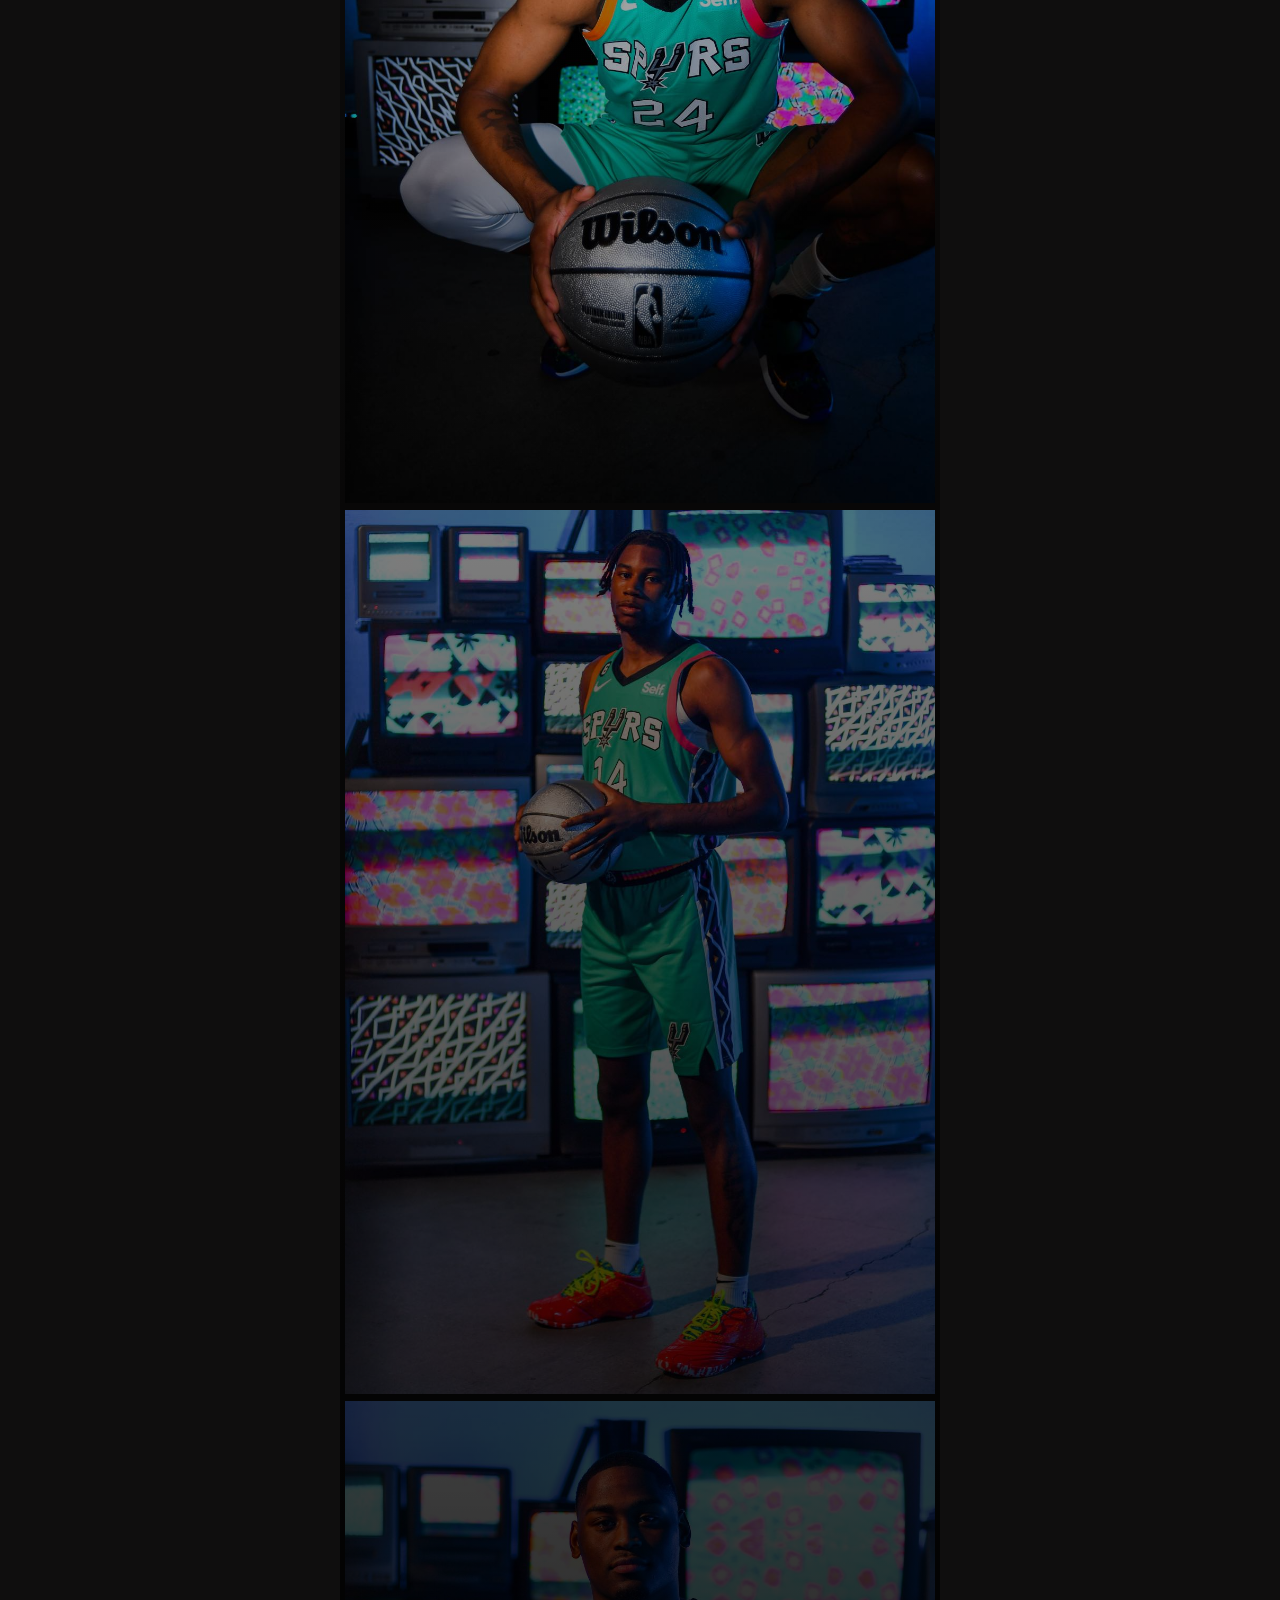
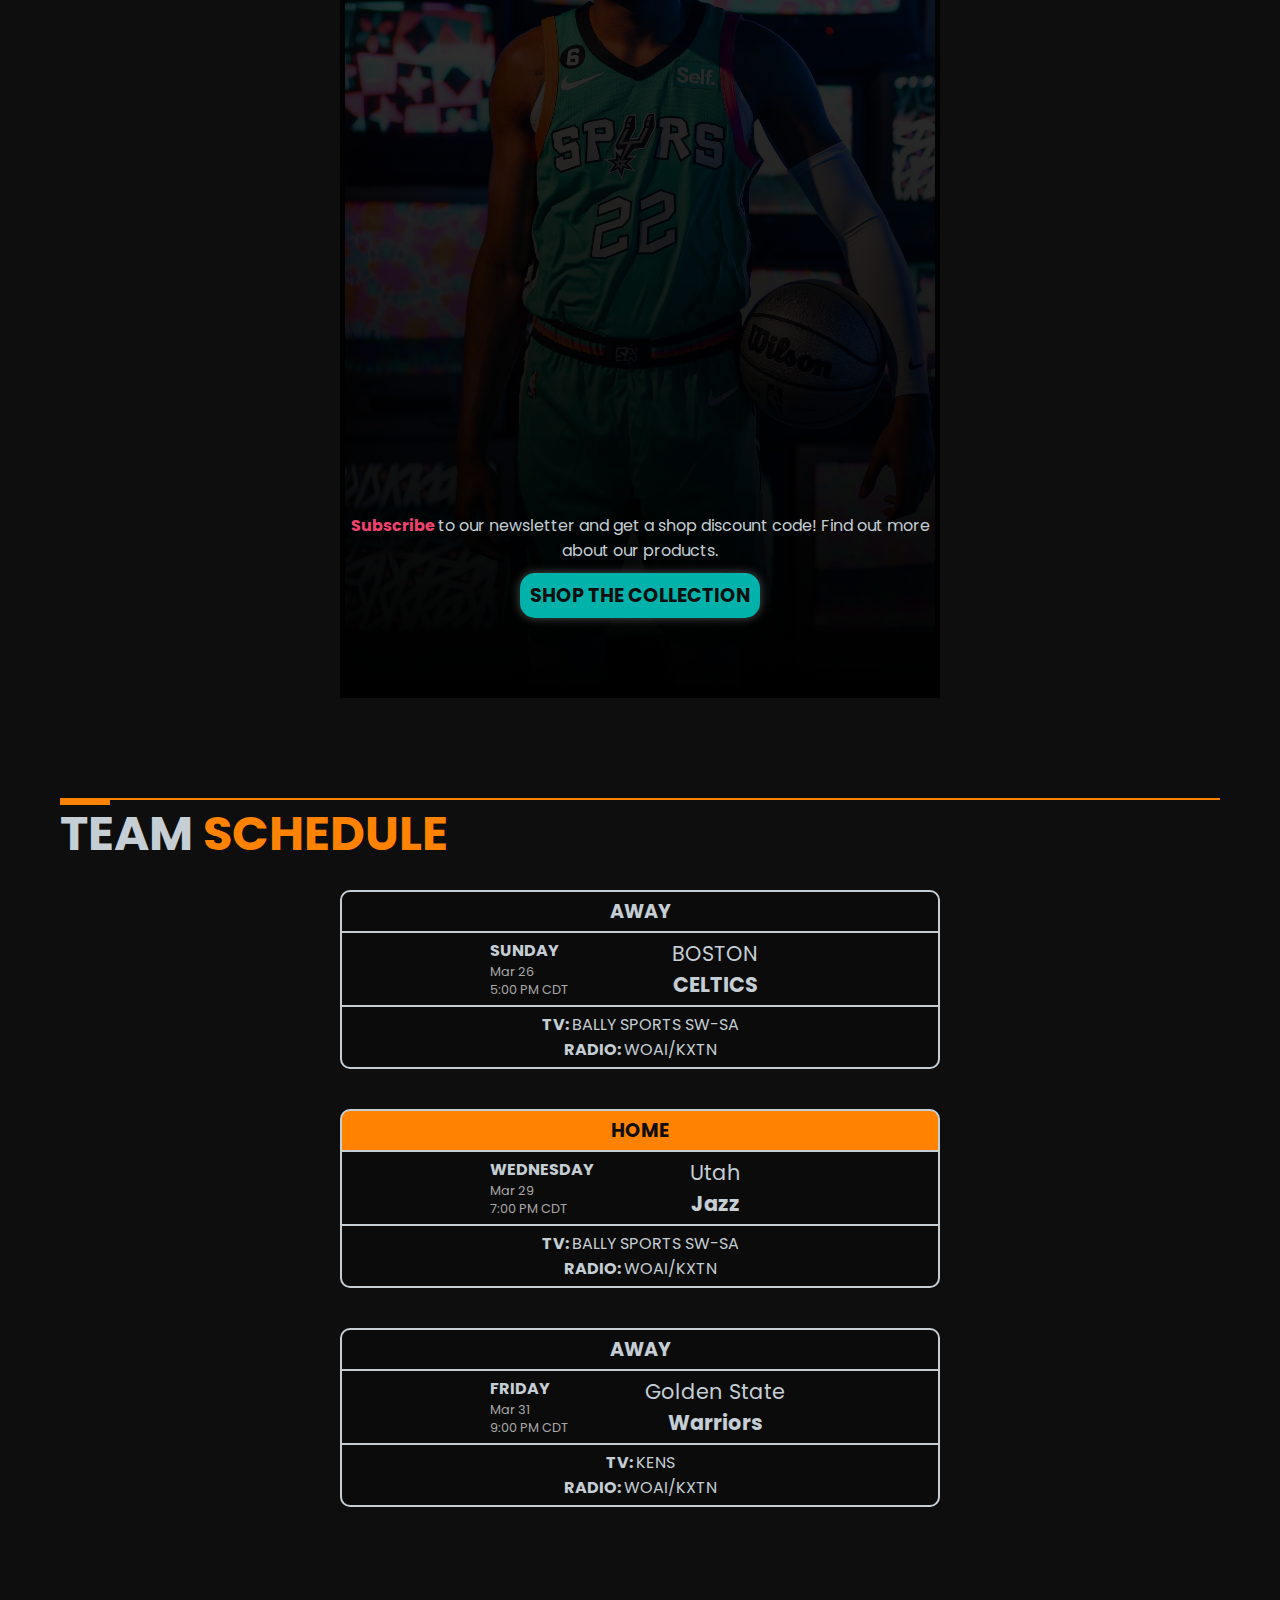
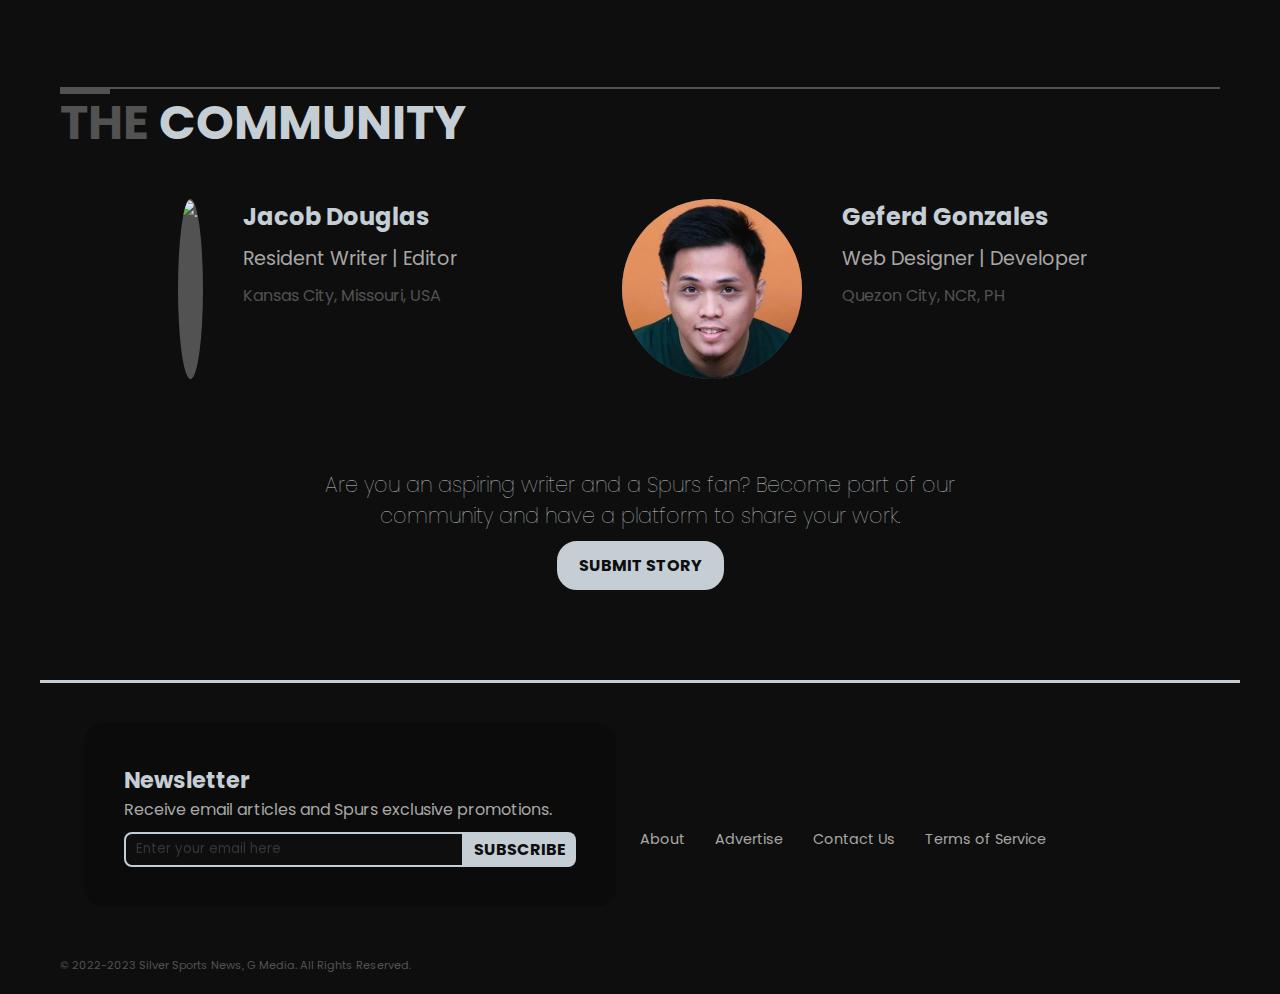
==== commit 81433ab1: "done with breakpoints / supposed to be final / debugging" ====
--- a/index.html
+++ b/index.html
@@ -117,9 +117,9 @@
         <span class="fsize2">
           The Spurs set a new franchise-high 22 three pointers
         </span>
-        <div class="flex-r">
+        <div class="flex-r publisher">
           <small class="article-date">
-            Published March 14, 2023 at 10:10 pm CDT - 
+            Published March 14, 2023 at 10:10 pm CDT 
           </small>
           <small class="article-author">
             <a href="https://www.sbnation.com/users/Jacob.Douglas" target="_blank">Jacob Douglas</a>
@@ -143,8 +143,9 @@
           </p>
           <div class="flex-r read-more-container">
             <a href="https://www.poundingtherock.com/2023/3/14/23640807/san-antonio-rides-franchise-record-shooting-night-in-victory-over-magic#:~:text=The%20Spurs%20set%20a%20new,January%205th%20against%20the%20Clippers." target="_blank">
-              Continue reading >
+              Continue reading
             </a>
+            <a href="#0"><i class="fa-sharp fa-solid fa-share-nodes"></i></a>
           </div>
         </div>
       </div>
@@ -155,9 +156,9 @@
         <span class="fsize2">
           Spurs wings led the charge in 24-point comeback win over Hawks
         </span>
-        <div class="flex-r">
+        <div class="flex-r publisher">
           <small class="article-date">
-            Published March 20, 2023 at 07:30 am CDT - 
+            Published March 20, 2023 at 07:30 am CDT  
           </small>
           <small class="article-author">
             <a href="https://www.sbnation.com/users/Jacob.Douglas" target="_blank">Jacob Douglas</a>
@@ -181,8 +182,9 @@
           </p>
           <div class="flex-r read-more-container">
             <a href="https://www.poundingtherock.com/2023/3/20/23647948/spurs-wings-led-the-charge-in-24-point-comeback-win-over-hawks" target="_blank">
-              Continue reading >
+              Continue reading
             </a>
+            <a href="#0"><i class="fa-sharp fa-solid fa-share-nodes"></i></a>
           </div>
         </div>
       </div>
@@ -222,10 +224,11 @@
   </section>
   <!-- news end -->
 
-  <section class="featured-container flex-c" id="featured">
+  <section class="featured-container flex-c relative">
+    <div id="featured" class="absolute"></div>
     <img src="assets/images/featured-banner.png" alt="banner">
     <div class="flex-r section-title relative">
-      <span class="fsize1" id="news">featured</span>
+      <span class="fsize1">featured</span>
       <span class="fsize1">product</span>
     </div>
     <!-- history -->
@@ -237,7 +240,7 @@
         </p>
         <div class="flex-r read-more-container">
           <a href="https://www.nba.com/spurs/news/spurs-unveil-fiesta-themed-city-edition-uniforms-inspired-by-1996-nba-all-star-game" target="_blank">
-            Continue reading >
+            Continue reading
           </a>
         </div>
       </div>
@@ -349,7 +352,8 @@
   <!-- featured end -->
 
   <!-- schedule -->
-  <section class="schedule-container flex-c relative" id="schedule">
+  <section class="schedule-container flex-c relative">
+    <div id="schedule" class="absolute"></div>
     <div class="flex-r section-title relative">
       <span class="fsize1" id="news">team</span>
       <span class="fsize1">schedule</span>
--- a/assets/style.css
+++ b/assets/style.css
@@ -115,7 +115,19 @@
   left: 0;
 }
 #news{
-  top: -35px;
+  top: -60px;
+  left: 0;
+}
+#featured{
+  top: -60px;
+  left: 0;
+}
+#schedule{
+  top: -60px;
+  left: 0;
+}
+#community{
+  top: -60px;
   left: 0;
 }
 
@@ -191,7 +203,7 @@
   font-size: 1.5rem;
 }
 .offcanvas{
-  --bs-offcanvas-width: 40%;
+  --bs-offcanvas-width: 50%;
   background-color: var(--black);
 }
 .offcanvas-header{
@@ -228,13 +240,11 @@
   padding-inline: 40px;
 }
 
-
-
 /* navigation bar end */
 
 /* header */
 header{
-  padding: 150px 0 200px 0;
+  padding: 150px 0 210px 0;
   align-items: center;
   justify-content: center;
 }
@@ -354,7 +364,7 @@
 .article-container{
   padding: 20px 20px 100px 20px;
   height: auto;
-  margin-bottom: 60px;
+  margin-bottom: 20px;
 }
 
 .article-container::after{
@@ -396,12 +406,31 @@
 .read-more-container{
   justify-content: flex-end;
   text-align: end;
-}
-.read-more-container a{
+  gap: 10px;
+}
+.read-more-container a:first-child{
+  color: var(--black);
+  padding: 5px 20px;
+  border: 2px solid var(--turquoise);
+  border-radius: 20px;
+  text-transform: uppercase;
+  background-color: var(--turquoise);
+  font-weight: bolder;
+}
+
+.read-more-container a:nth-child(2){
+  align-self: center;
+}
+.fa-share-nodes{
+  padding: 5px 15px;
+  font-size: 1.2rem;
+  color: var(--silver);
+}
+
+.read-more-container a:hover{
   color: var(--turquoise);
-}
-.read-more-container a:hover{
-  color: #02fff2;
+  background-color: var(--black);
+  font-weight: ;
 }
 /* top news end */
 
@@ -497,12 +526,17 @@
   padding-inline: 20px;
   text-align: justify;
 }
+.history-content .read-more-container{
+  padding-inline: 20px;
+}
 .history-content .read-more-container a{
-  padding-right: 20px;
+  background-color: var(--fuchsia);
+  color: var(--black);
+  border: 2px solid var(--fuchsia);
+}
+.history-content .read-more-container a:hover{
   color: var(--fuchsia);
-}
-.history-content .read-more-container a:hover{
-  color: #ff7096;
+  background-color: var(--black);
 }
 .history-image{
   align-items: center;
@@ -586,7 +620,7 @@
 /* carousel */
 .carousel-container{
   justify-content: center;
-  padding-block: 60px;
+  margin-block: 60px;
 }
 .carousel-body{
   padding: 5px;
@@ -602,8 +636,7 @@
 .carousel-description{
   align-items: flex-end;
   width: 50%;
-  bottom: 130px;
-  padding: 20px 40px;
+  bottom: 80px;
   text-align: center;
   justify-content: center;
 }
@@ -695,7 +728,7 @@
   font-weight: bolder;
   font-size: 1.2rem;
   text-align: center;
-  background-color: var(--silver);
+  background-color: var(--orange);
   color: var(--black);
 }
 
@@ -934,14 +967,23 @@
     flex-wrap: wrap;
     justify-content: center;
   }
+  .article-image img{
+    width: 100%;
+    padding-right: 0;
+  }
   .article-image{
+    max-width: 600px;
     margin-bottom: 20px;
+    padding: 20px;
   }
   .history-container{
     flex-flow: column-reverse wrap;
   }
   .history-image img{
     max-width: 500px;
+  }
+  .history-content{
+    padding-right: 0;
   }
   .jersey-details{
     flex-flow: column-reverse wrap;
@@ -1028,9 +1070,10 @@
   }
   .history-image img{
     max-width: 250px;
+    padding-inline: 40px;
   }
   .image-left img,.image-right img{
-    width: 300px;
+    width: 100%;
   }
   .schedule-body{
     max-width: 500px;
@@ -1056,39 +1099,24 @@
   }
 
   .contributor-body{
-    justify-content: space-evenly;
-    flex-wrap: wrap;
-    padding: 20px;
-  }
-  .contributor{
-    padding: 20px ;
-    margin-bottom: 20px;
-  }
-  
+    justify-content: flex-start;
+  }
   .contributor img{
     max-width: 120px;
     max-height: 120px;
   }
   .contributor .profile{
     padding-left: 20px;
-    min-width: 300px;
-  }
-  .profile > * {
-    margin-bottom: 10px;
+    min-width: auto;
   }
   .profile .name{
     font-size: 1.3rem;
-    font-weight: bolder;
   }
   .profile .role{
     font-size: 1.1rem;
-    color: var(--lightgray);
-  }
-
+  }
   .profile .address{
-    color: var(--darkgray);
     font-size: .9rem;
-
   }
   .profile .social a{
     font-size: 1.3rem;
@@ -1134,11 +1162,240 @@
   .newsletter-form a{
     font-weight: bolder;
     text-align: center;
+    width: auto;
     padding-block: 5px;
-    padding-inline: 500p;
+    padding-inline: 16px;
     color: var(--black);
     background-color: var(--silver);
-    border-radius: 8px;
-  }
-
+    border-radius: 20px;
+  }
+}
+
+@media all and (max-width: 540px){
+  .recap span{
+    font-size: 1.3rem;
+  }
+  .hero-carousel-container{
+    display: none;
+  }
+  .header-container{
+    padding-block: 160px;
+  }
+  .article-content p:nth-child(3){
+    display: none;
+  }
+  .content-left span,.content-right span{
+    width: 100%;
+  }
+  .content-left .line,.content-right .line{
+    width: 100%;
+  }
+  .jersey-details > *, .jersey-details2 > * {
+    width: 100%;
+}
+  .carousel-body{
+    padding: 5px;
+    border-radius: 5px;
+    background-image: url(images/background-pattern.png);
+    width: 375px;
+    background-size: 100%;
+  }
+  .carousel-description{
+    align-items: flex-end;
+    width: 375px;
+    bottom: 80px;
+    text-align: center;
+    justify-content: center;
+  }
+  .schedule-body{
+    width: 300px;
+  }
+  .team{
+    flex-direction: column;
+  }
+  .team .schedule{
+    width: 100%;
+    max-width: 100%;
+    flex-direction: row;
+    align-items: baseline;
+    justify-content: center;
+  }
+  .schedule span:nth-child(1){
+    margin-right: 5px;
+  }
+  .footer-nav ul{
+    flex-wrap: wrap;
+    gap: 15px;
+  }
+}
+@media all and (max-width: 425px){
+  nav.sticky{
+    padding: 0 10px;
+  }
+  .offcanvas-nav .link-item a {
+    font-size: 1rem;
+  }
+  .fsize1{
+    font-size: 1.5rem;
+  }
+  .fsize2{
+    font-size: 1.3rem;
+  }
+  .fsize3{
+    font-size: .9rem;
+  }
+  .section-title span:first-child,.section-title2 span:first-child{
+    padding-left: 5px;
+  }
+  .news-container{
+    padding: 20px 0;
+  }
+  .article-container{
+    padding: 20px 10px 60px;  
+  }
+  .publisher{
+    flex-direction: column;
+  }
+  .article-image{
+    padding: 0 0 20px;
+  }
+  .article-content p {
+    font-size: .9rem;
+  }
+  .read-more-container a:first-child {
+    padding: 4px 18px;
+    font-size: .8rem;
+  }
+  .fa-share-nodes {
+    padding: 5px 10px;
+    font-size: 1.1rem;
+    color: var(--silver);
+}
+  .recap-container {
+    padding: 20px 10px 40px;
+  }
+  .recap span{
+    font-size: 1rem;
+    padding-inline: 10px;
+  }
+  .featured-container{
+    padding: 20px 0;
+  }
+  .history-container{
+    padding: 20px 10px 100px;
+  }
+  .jersey-title1, .jersey-title2 {
+    font-size: 1.2rem;
+    padding-inline: 50px;
+  }
+  .jersey-title3{
+    font-size: 1.5rem;
+    padding-inline: 50px;
+  }
+  .content-left p, .content-right p{
+    width: 100%;
+  }
+  .image-left img, .image-right img {
+    width: 100%;
+  }
+  .jersey-details,.jersey-details2{
+    padding: 10px;
+  }
+  .carousel-body {
+    margin-inline: 10px;
+    padding: 5px;
+    width: 100%;
+  }
+  .carousel-description {
+    width: 100%;
+    max-width: 375px;
+  }
+  .shop span{
+    font-size: .9rem;
+    padding-inline: 30px;
+  }
+  a.shop-button {
+    width: 100%;
+    max-width: 250px;
+    border-radius: 15px;
+    margin-inline: 40px;
+    font-size: .9rem;
+  }
+  .schedule-container {
+    padding: 0px;
+    margin-bottom: 80px;
+    align-items: center;
+  }
+  .schedule-container .section-title{
+    width: 100%;
+  }
+  .schedule-body {
+    width: 100%;
+    max-width: 300px;
+    margin-inline: 20px;
+  }
+
+
+  .community-container {
+    padding: 20px 0;
+  }
+  .contributor-body {
+    padding: 20px 10px;
+    justify-content: center;
+  }
+  .contributor{
+    flex-direction: column;
+    text-align: center;
+    padding: 20px 0;
+    margin-bottom: 20px;
+  }
+  .contributor img{
+    align-self: center;
+    max-width: 100px;
+    max-height: 100px;
+  }
+  .contributor .profile{
+    padding-left: 0px;
+  }
+  .profile .name{
+    font-size: 1.2rem;
+  }
+  .profile .role{
+    font-size: 1rem;
+  }
+  .profile .address{
+    font-size: .8rem;
+
+  }
+  .profile .social{
+    justify-content: space-evenly;
+  }
+  .profile .social a{
+    font-size: 1.2rem;
+    margin-right: 0;
+  }
+  .join-community .pitch {
+    font-size: 1rem;
+  }
+  .join-community .join-button {
+    font-size: .9rem;
+  }
+  .newsletter-form a {
+    font-size: .9rem;
+  }
+  .footer-logo img{
+    width: 100px;
+  }
+  .footer-newsletter .title {
+    font-size: 1.2rem;
+  }
+  .footer-newsletter span:nth-child(2){
+    font-size: .9rem;
+  }
+  .footer-nav ul li{
+    font-size: .8rem;
+  }
+  .page-footer small {
+    text-align: center;
+  }
 }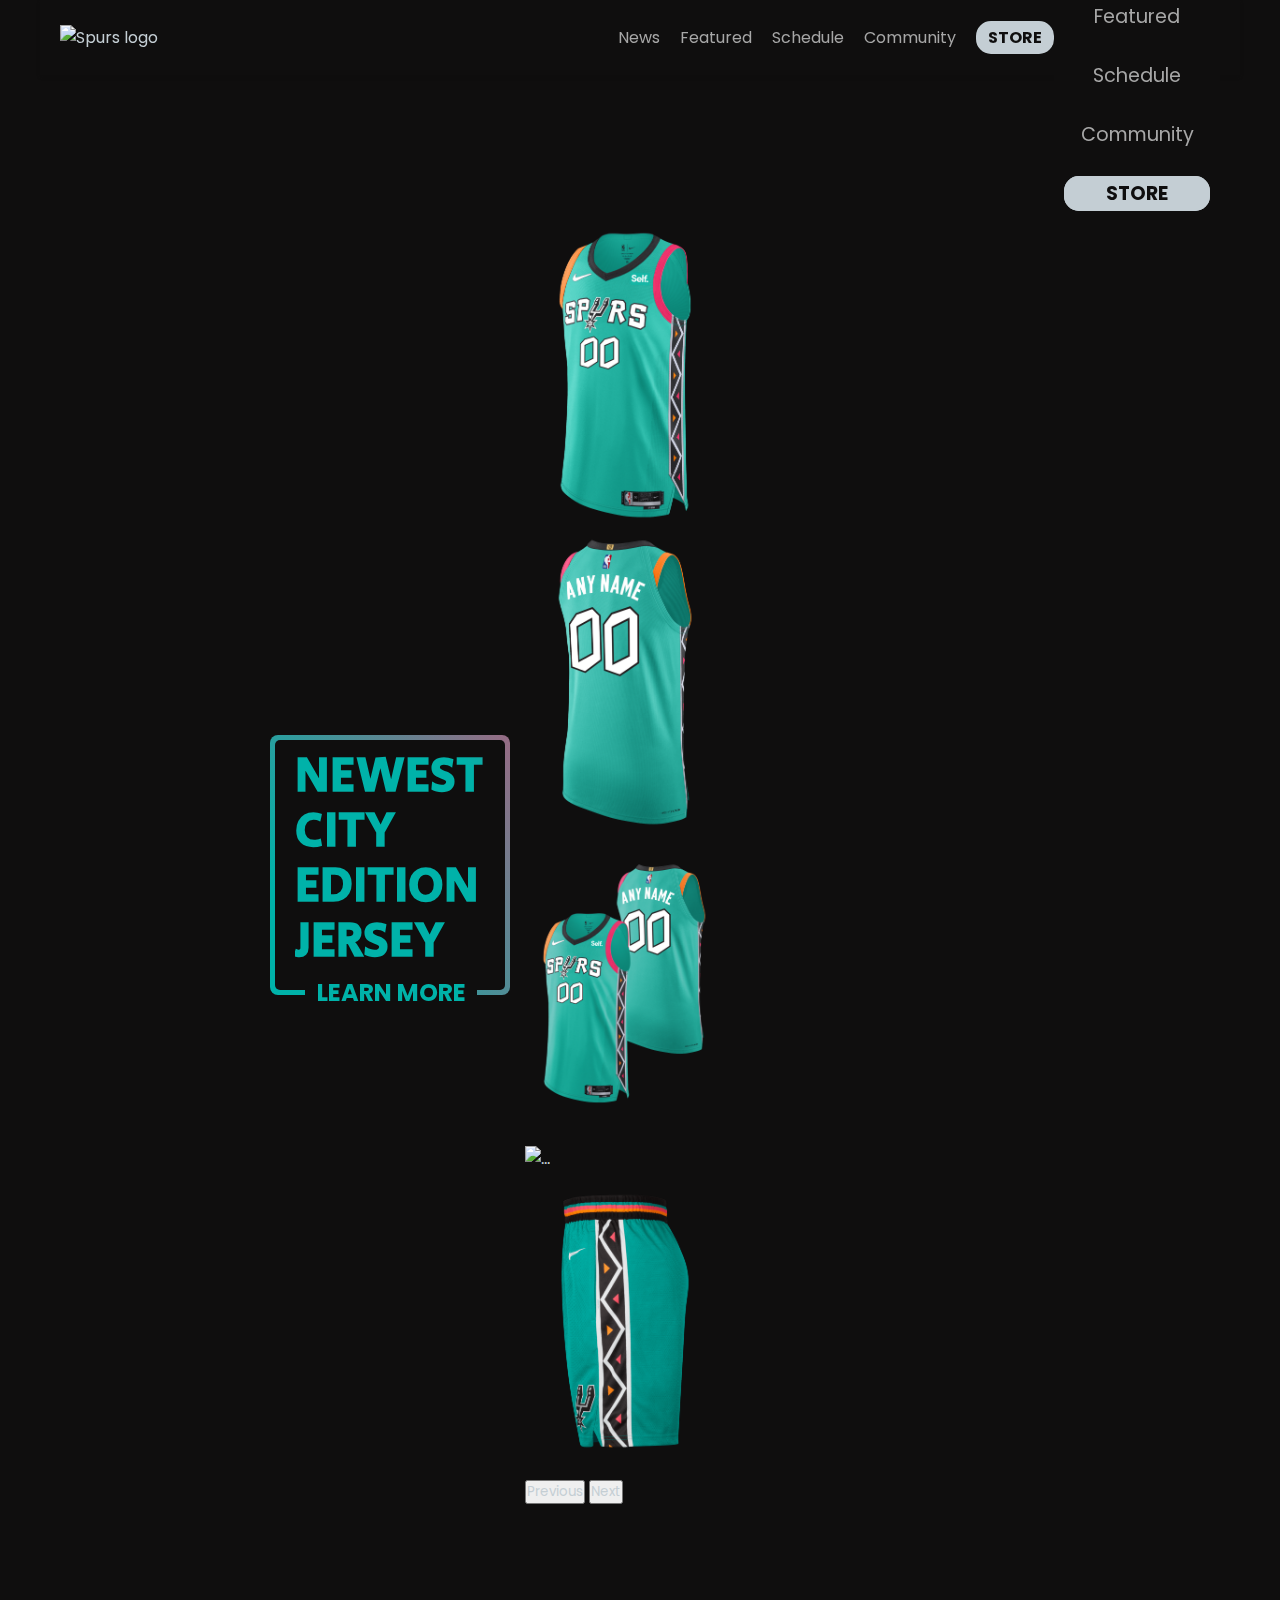
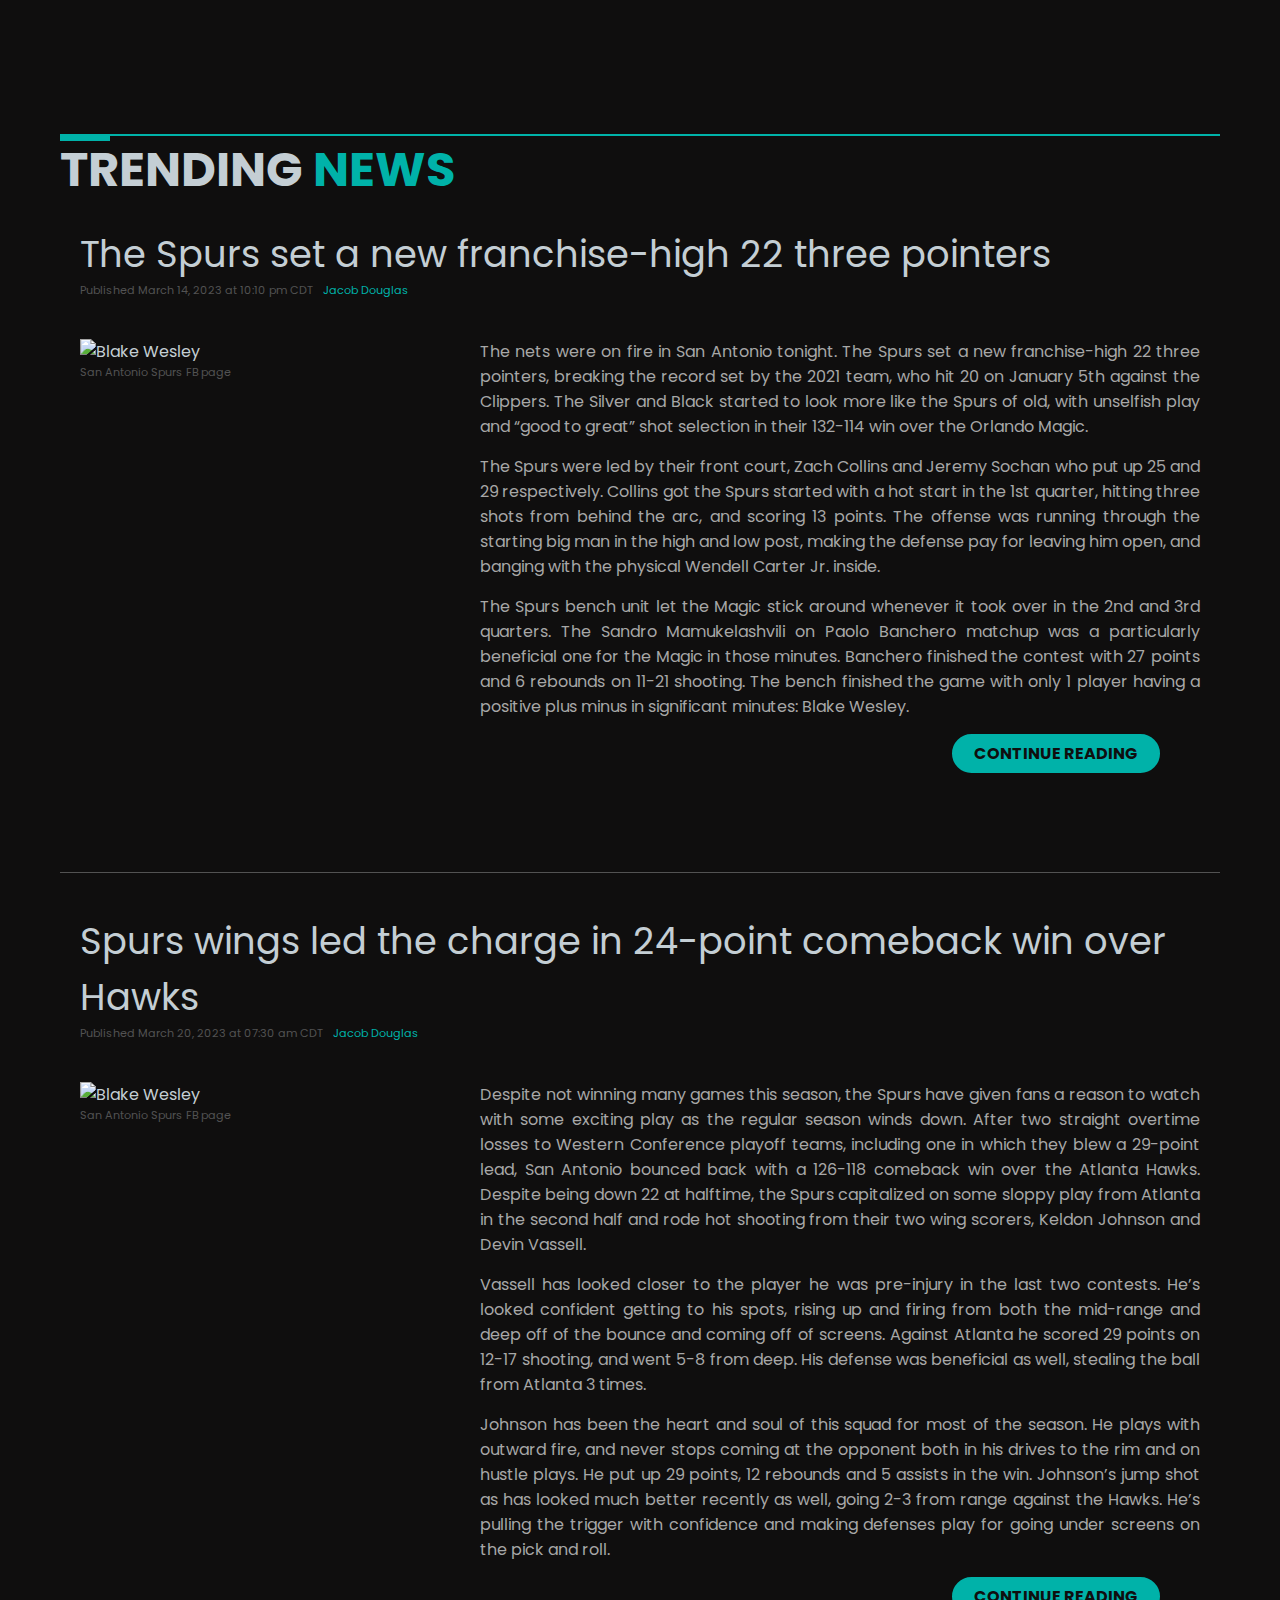
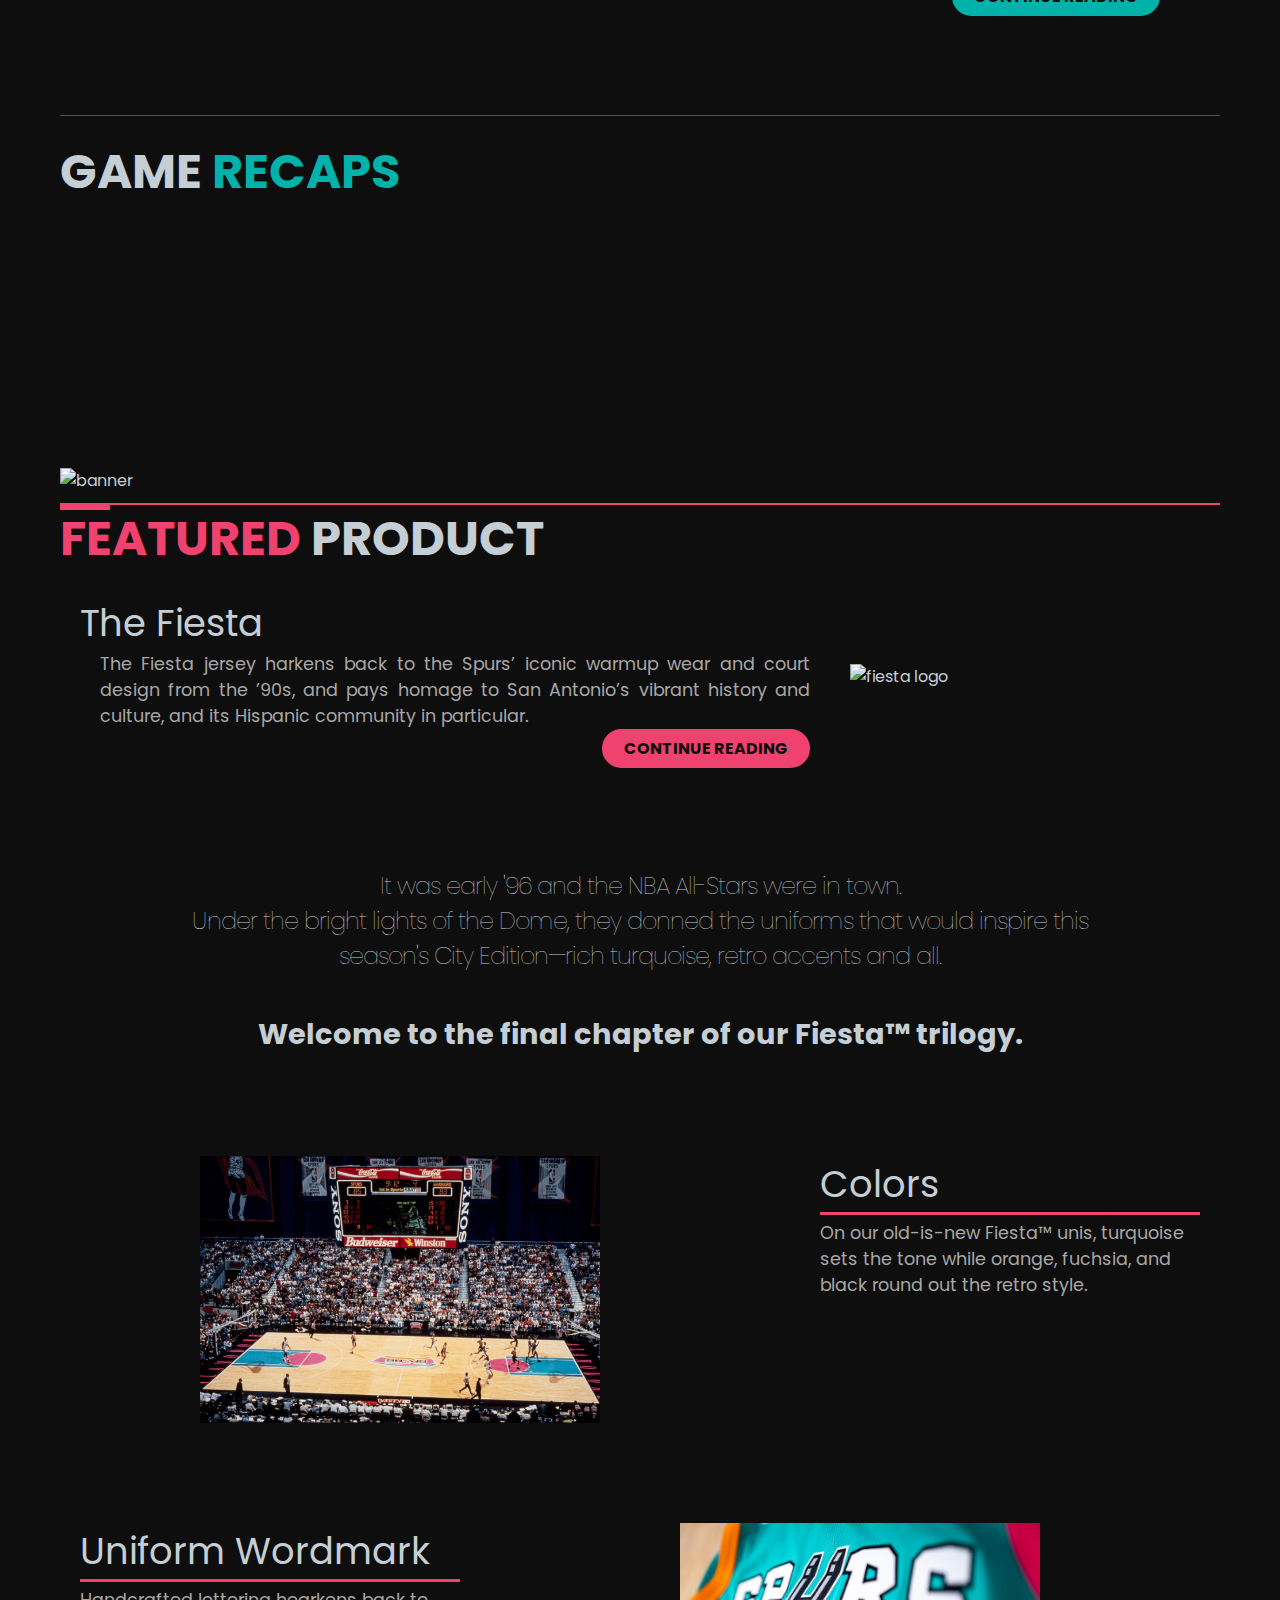
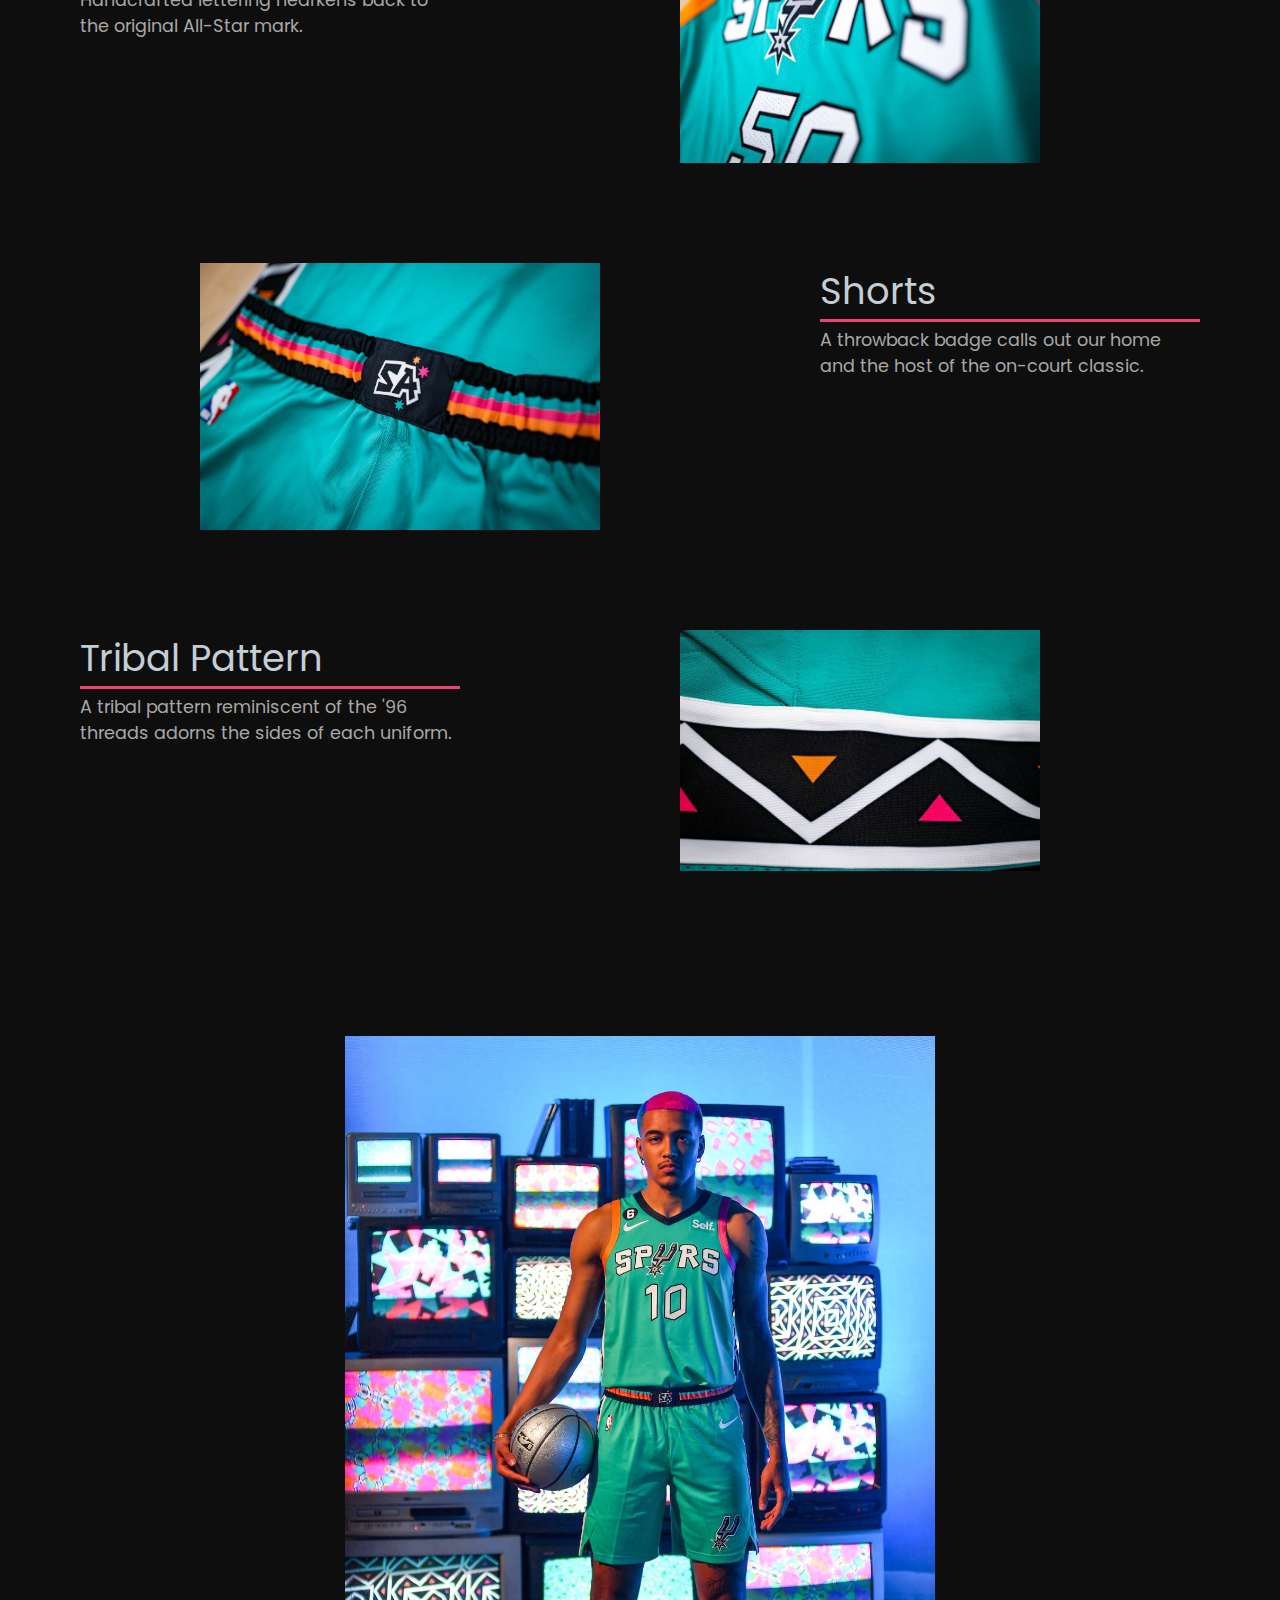
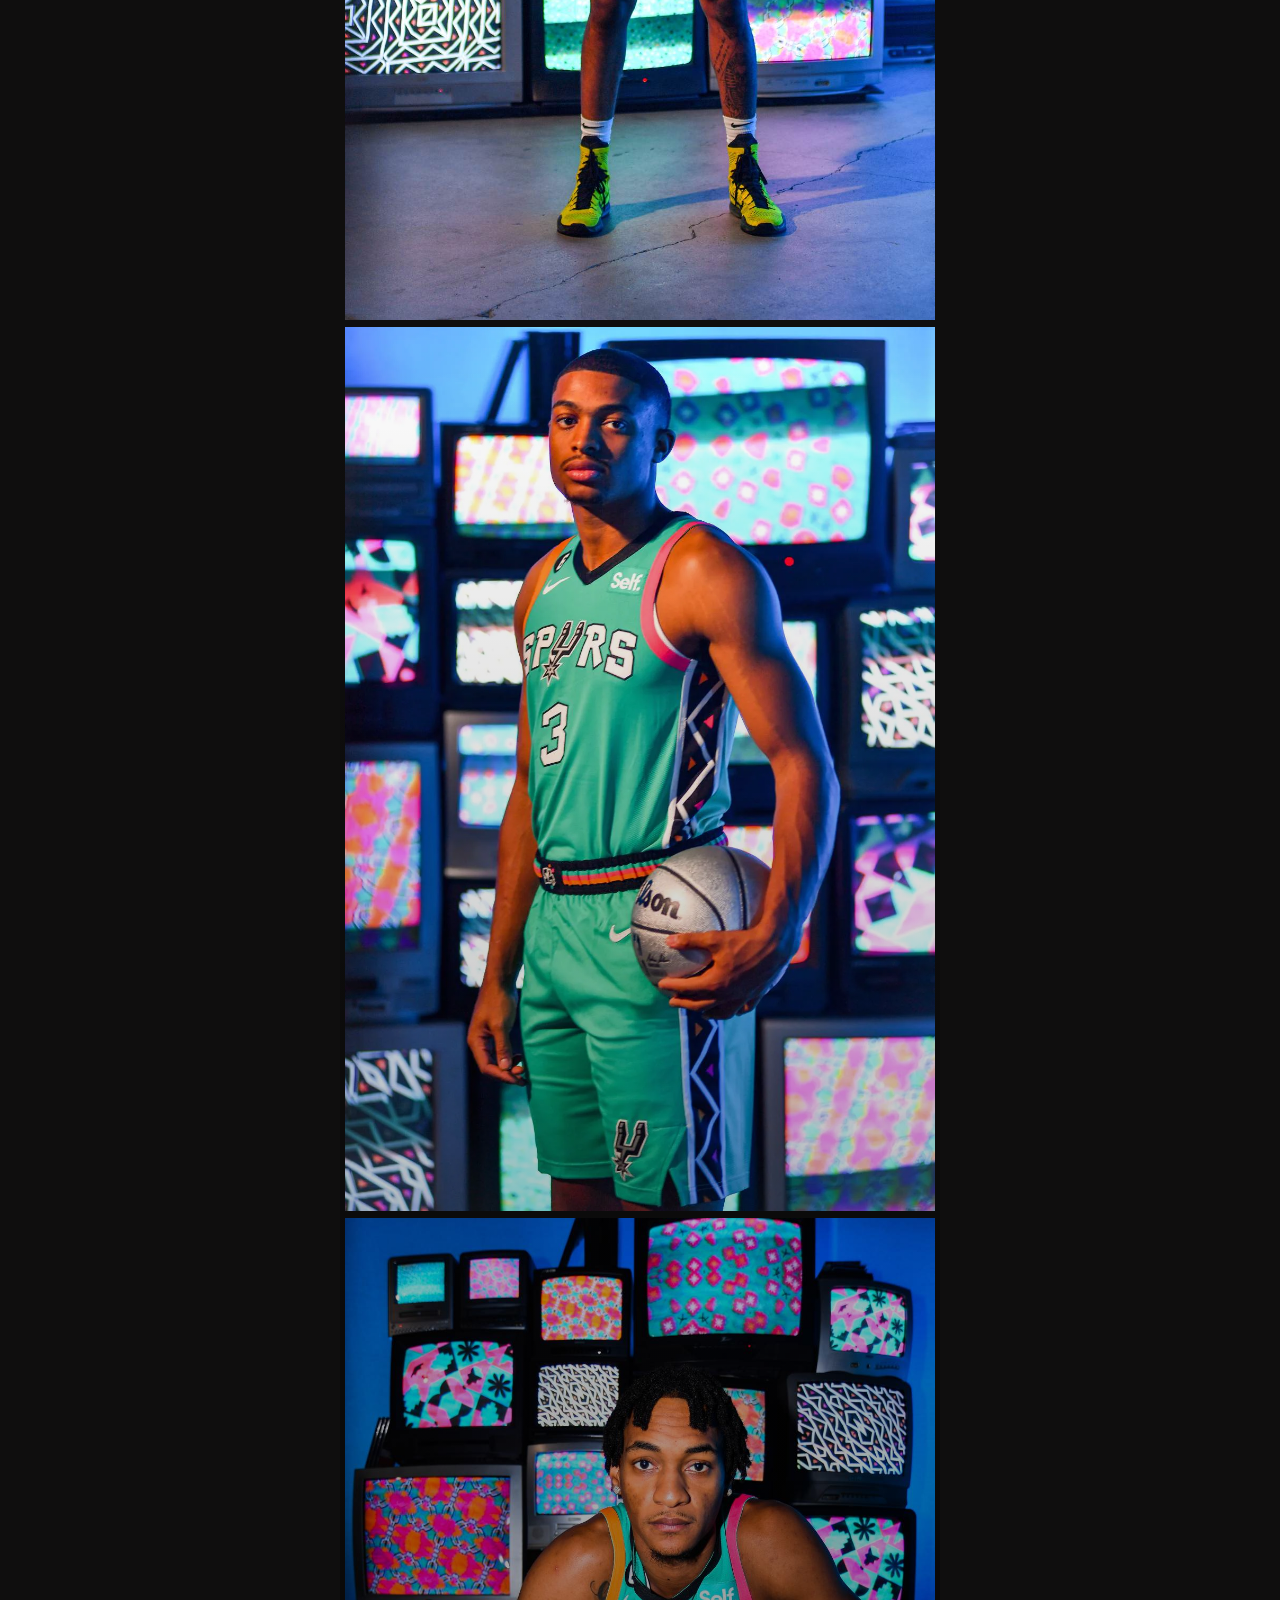
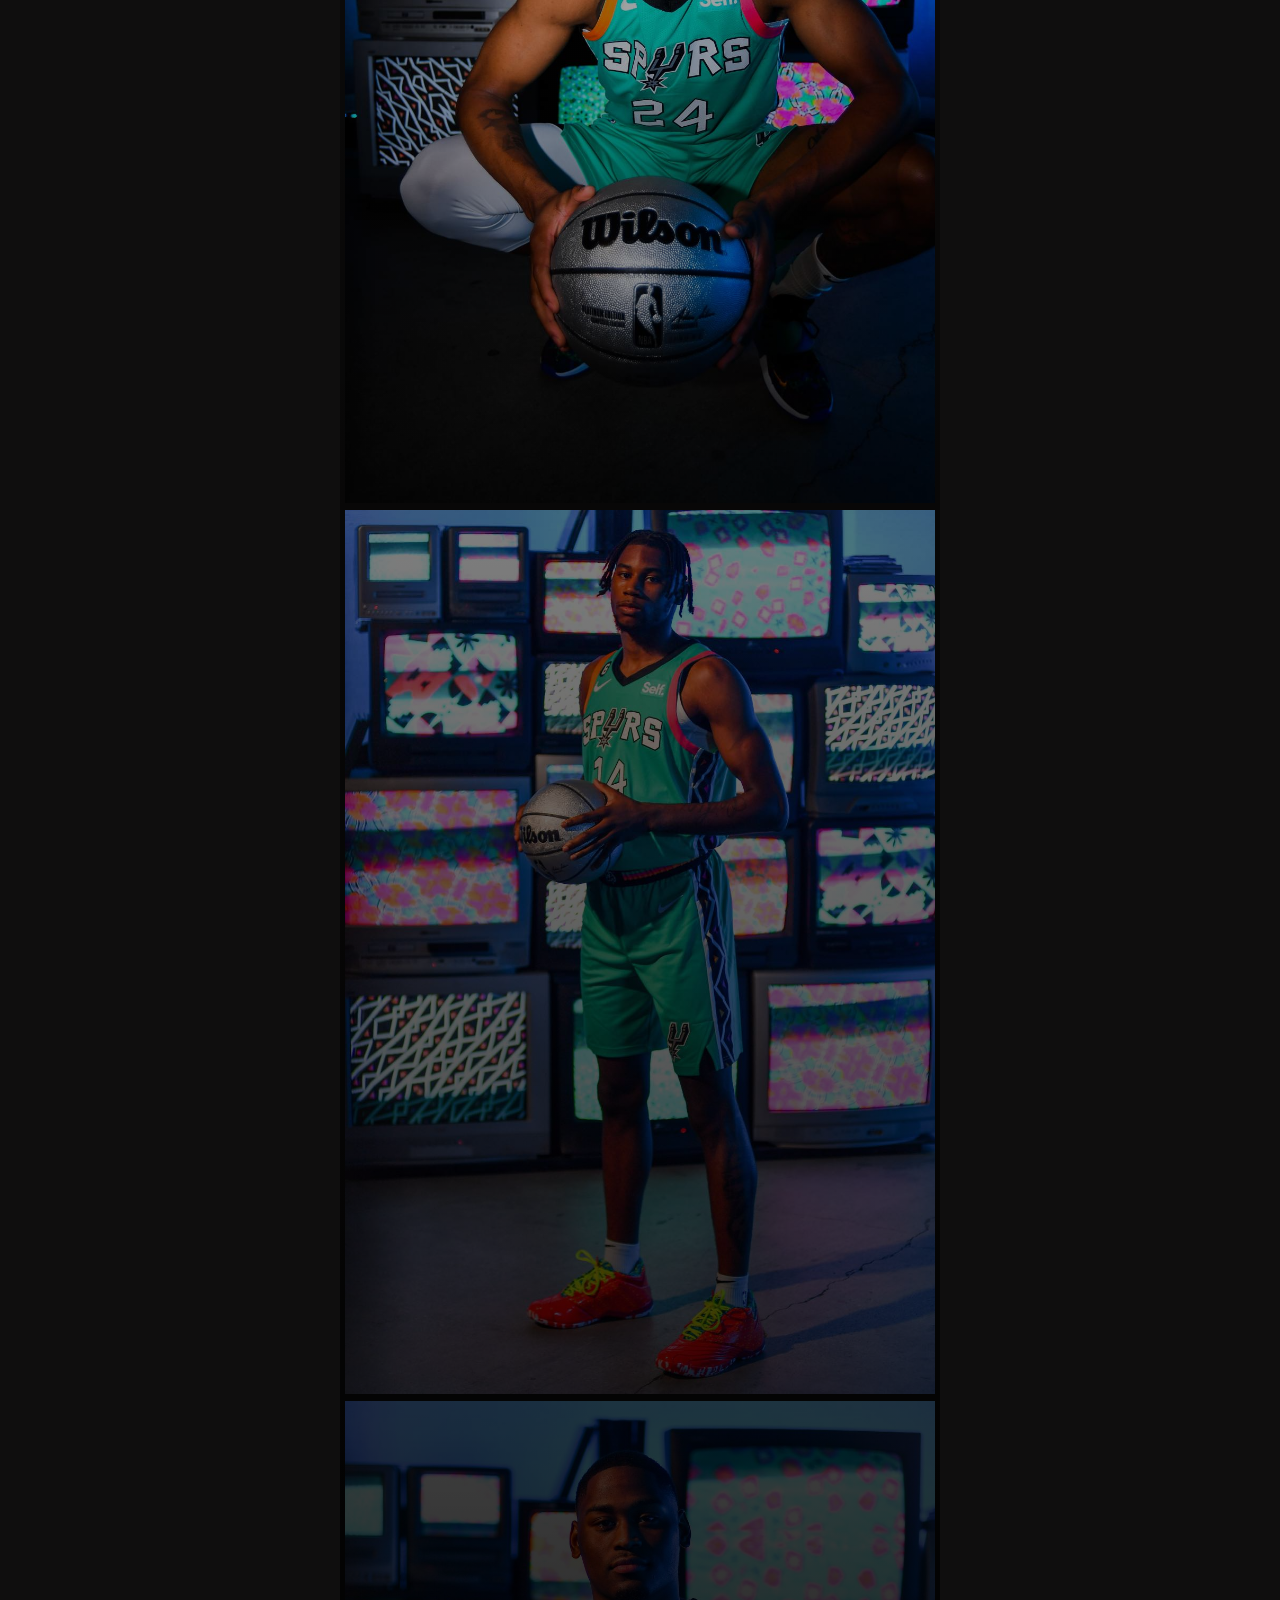
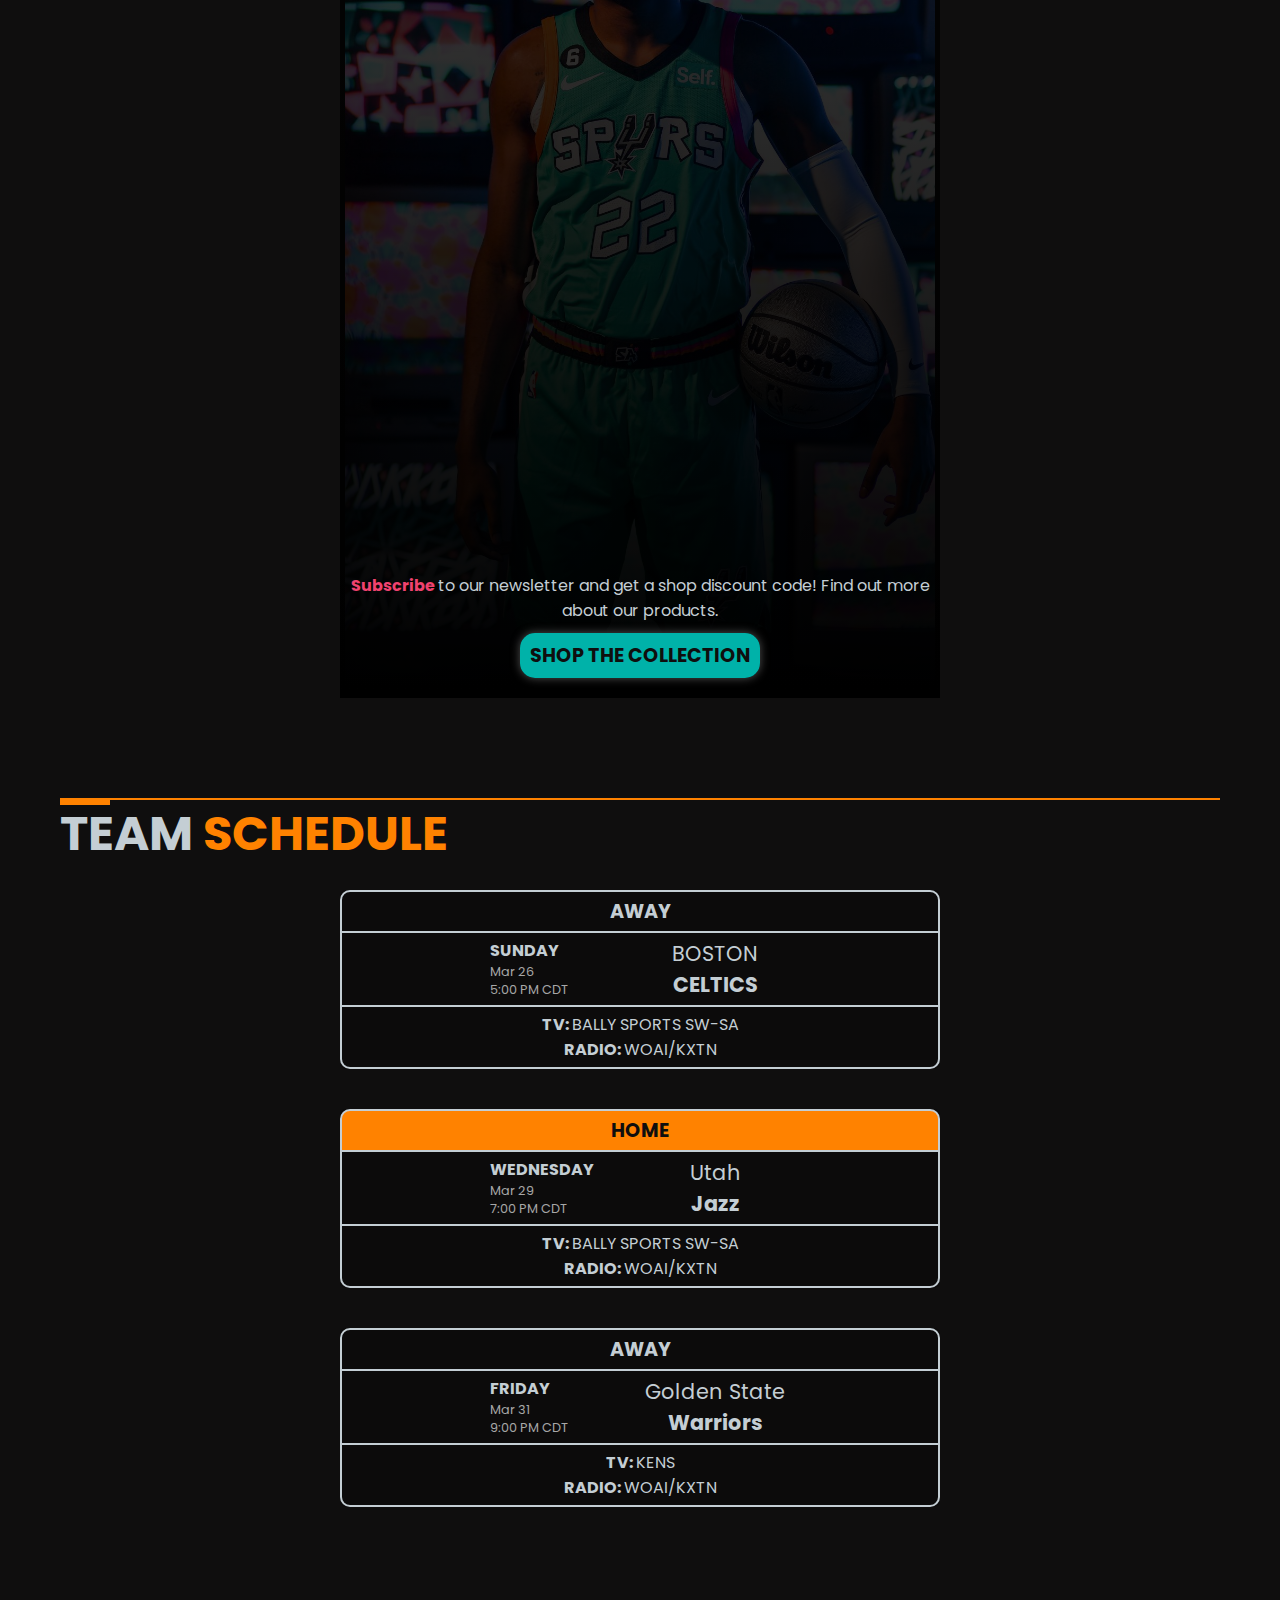
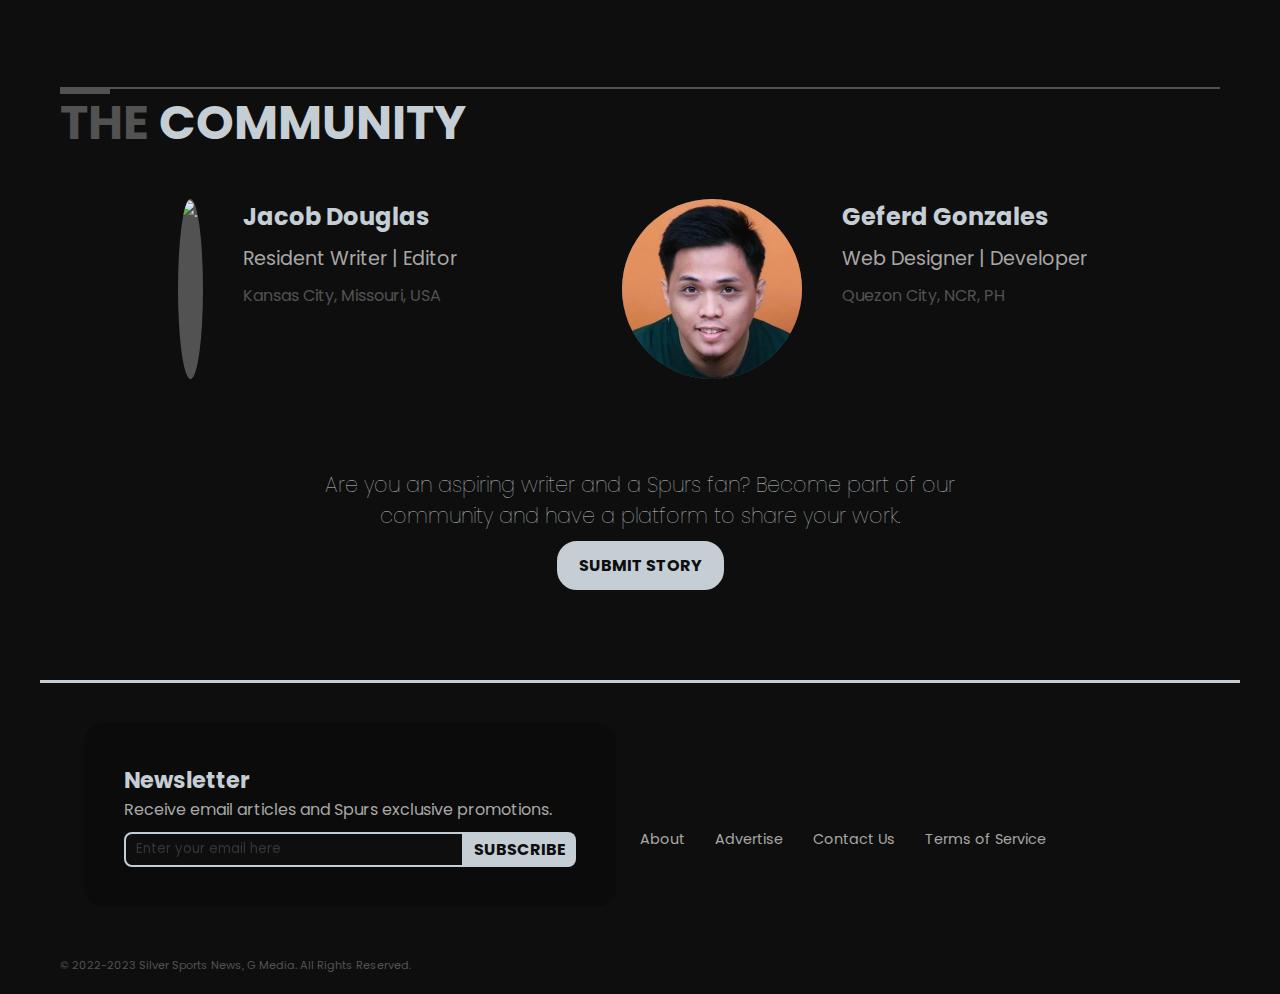
==== commit f36c9ffe: "changed the HTML title and added website icon" ====
--- a/index.html
+++ b/index.html
@@ -5,9 +5,9 @@
   <meta name="viewport" content="width=device-width, initial-scale=1">
   <link href="https://cdn.jsdelivr.net/npm/bootstrap@5.2.3/dist/css/bootstrap.min.css" rel="stylesheet" integrity="sha384-rbsA2VBKQhggwzxH7pPCaAqO46MgnOM80zW1RWuH61DGLwZJEdK2Kadq2F9CUG65" crossorigin="anonymous">
   <script src="https://cdn.jsdelivr.net/npm/bootstrap@5.2.3/dist/js/bootstrap.bundle.min.js" integrity="sha384-kenU1KFdBIe4zVF0s0G1M5b4hcpxyD9F7jL+jjXkk+Q2h455rYXK/7HAuoJl+0I4" crossorigin="anonymous"></script>
-  <link rel="icon" href="assets/images/spurs-logo.png" type="image/icon type">
+  <link rel="icon" href="assets/images/silver-logo.png" type="image/icon type">
   <link rel="stylesheet" href="assets/style.css">
-  <title>Spurs</title>
+  <title>Silver Sports News </title>
 </head>
 <body>
   <!-- navigation -->
@@ -22,7 +22,7 @@
       <li class="link-item relative"><a href="#community">Community</a></li>
     </ul>
     <div class="flex-r store-container">
-      <a href="#0" class="store-button">
+      <a href="https://spursfanshop.com" target="_blank" class="store-button">
         STORE
       </a>
     </div>
@@ -45,7 +45,7 @@
           <li class="link-item relative"><a href="#schedule">Schedule</a></li>
           <li class="link-item relative"><a href="#community">Community</a></li>
           <li class="link-item relative">
-            <a href="#0" class="store-button">STORE</a>
+            <a href="https://spursfanshop.com" target="_blank" class="store-button">STORE</a>
           </li>
         </ul>
 
--- a/assets/style.css
+++ b/assets/style.css
@@ -430,7 +430,6 @@
 .read-more-container a:hover{
   color: var(--turquoise);
   background-color: var(--black);
-  font-weight: ;
 }
 /* top news end */
 
@@ -624,7 +623,6 @@
 }
 .carousel-body{
   padding: 5px;
-  border-radius: 5px;
   background-image: url(images/background-pattern.png);
   width: 600px;
   background-size: 100%;
@@ -636,7 +634,7 @@
 .carousel-description{
   align-items: flex-end;
   width: 50%;
-  bottom: 80px;
+  bottom: 20px;
   text-align: center;
   justify-content: center;
 }
@@ -939,9 +937,13 @@
 .footer-nav ul li a{
   color: var(--lightgray);
 }
+.footer-nav ul li a:hover{
+  color: var(--silver);
+}
 .page-footer small{
   color: var(--darkgray);
 }
+/* footer end */
 
 
 /* breakpoints */
@@ -1179,7 +1181,7 @@
     display: none;
   }
   .header-container{
-    padding-block: 160px;
+    padding-block: 160px 210px;
   }
   .article-content p:nth-child(3){
     display: none;
@@ -1194,18 +1196,10 @@
     width: 100%;
 }
   .carousel-body{
-    padding: 5px;
-    border-radius: 5px;
-    background-image: url(images/background-pattern.png);
     width: 375px;
-    background-size: 100%;
   }
   .carousel-description{
-    align-items: flex-end;
     width: 375px;
-    bottom: 80px;
-    text-align: center;
-    justify-content: center;
   }
   .schedule-body{
     width: 300px;
@@ -1247,6 +1241,9 @@
   .section-title span:first-child,.section-title2 span:first-child{
     padding-left: 5px;
   }
+  .offcanvas {
+    --bs-offcanvas-width: 70%;
+  }
   .news-container{
     padding: 20px 0;
   }
@@ -1340,6 +1337,7 @@
     padding: 20px 0;
   }
   .contributor-body {
+    flex-direction: column;
     padding: 20px 10px;
     justify-content: center;
   }
@@ -1356,6 +1354,7 @@
   }
   .contributor .profile{
     padding-left: 0px;
+    align-items: center;
   }
   .profile .name{
     font-size: 1.2rem;
@@ -1369,6 +1368,7 @@
   }
   .profile .social{
     justify-content: space-evenly;
+    gap: 20px;
   }
   .profile .social a{
     font-size: 1.2rem;
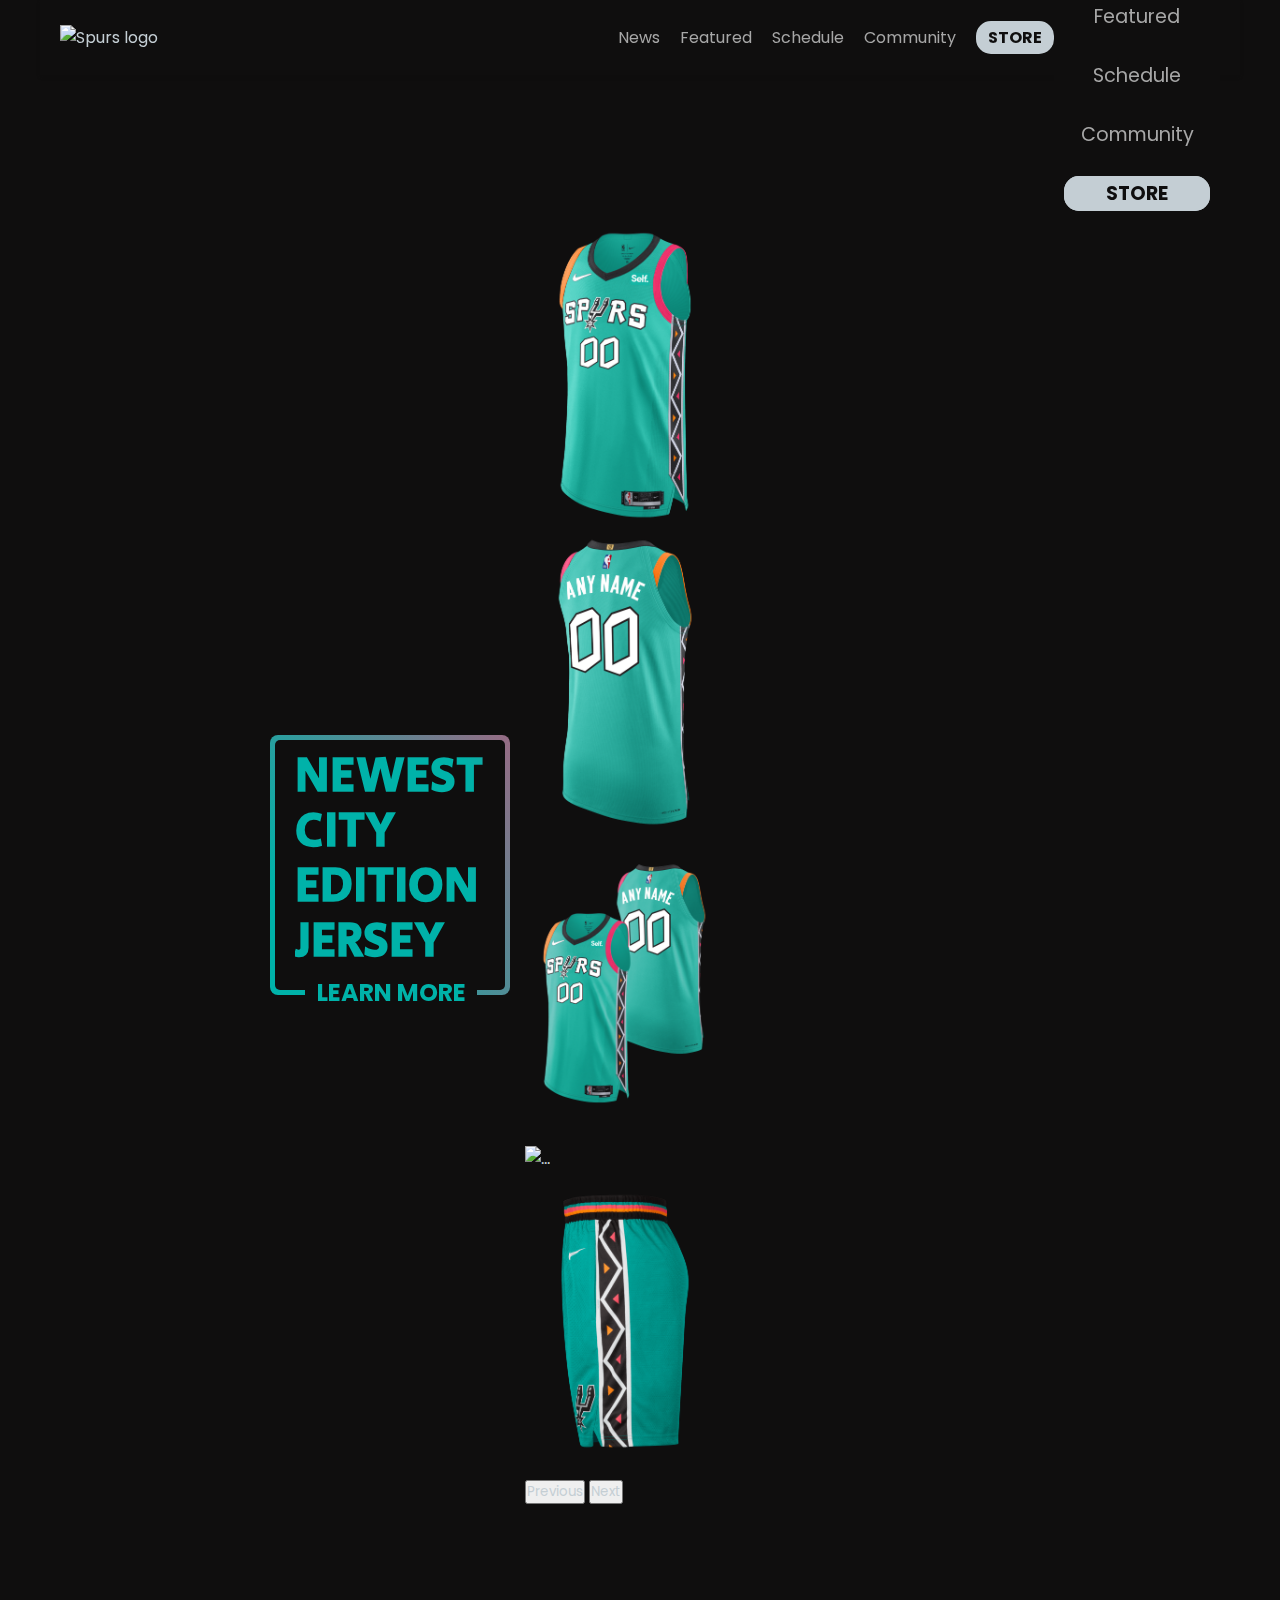
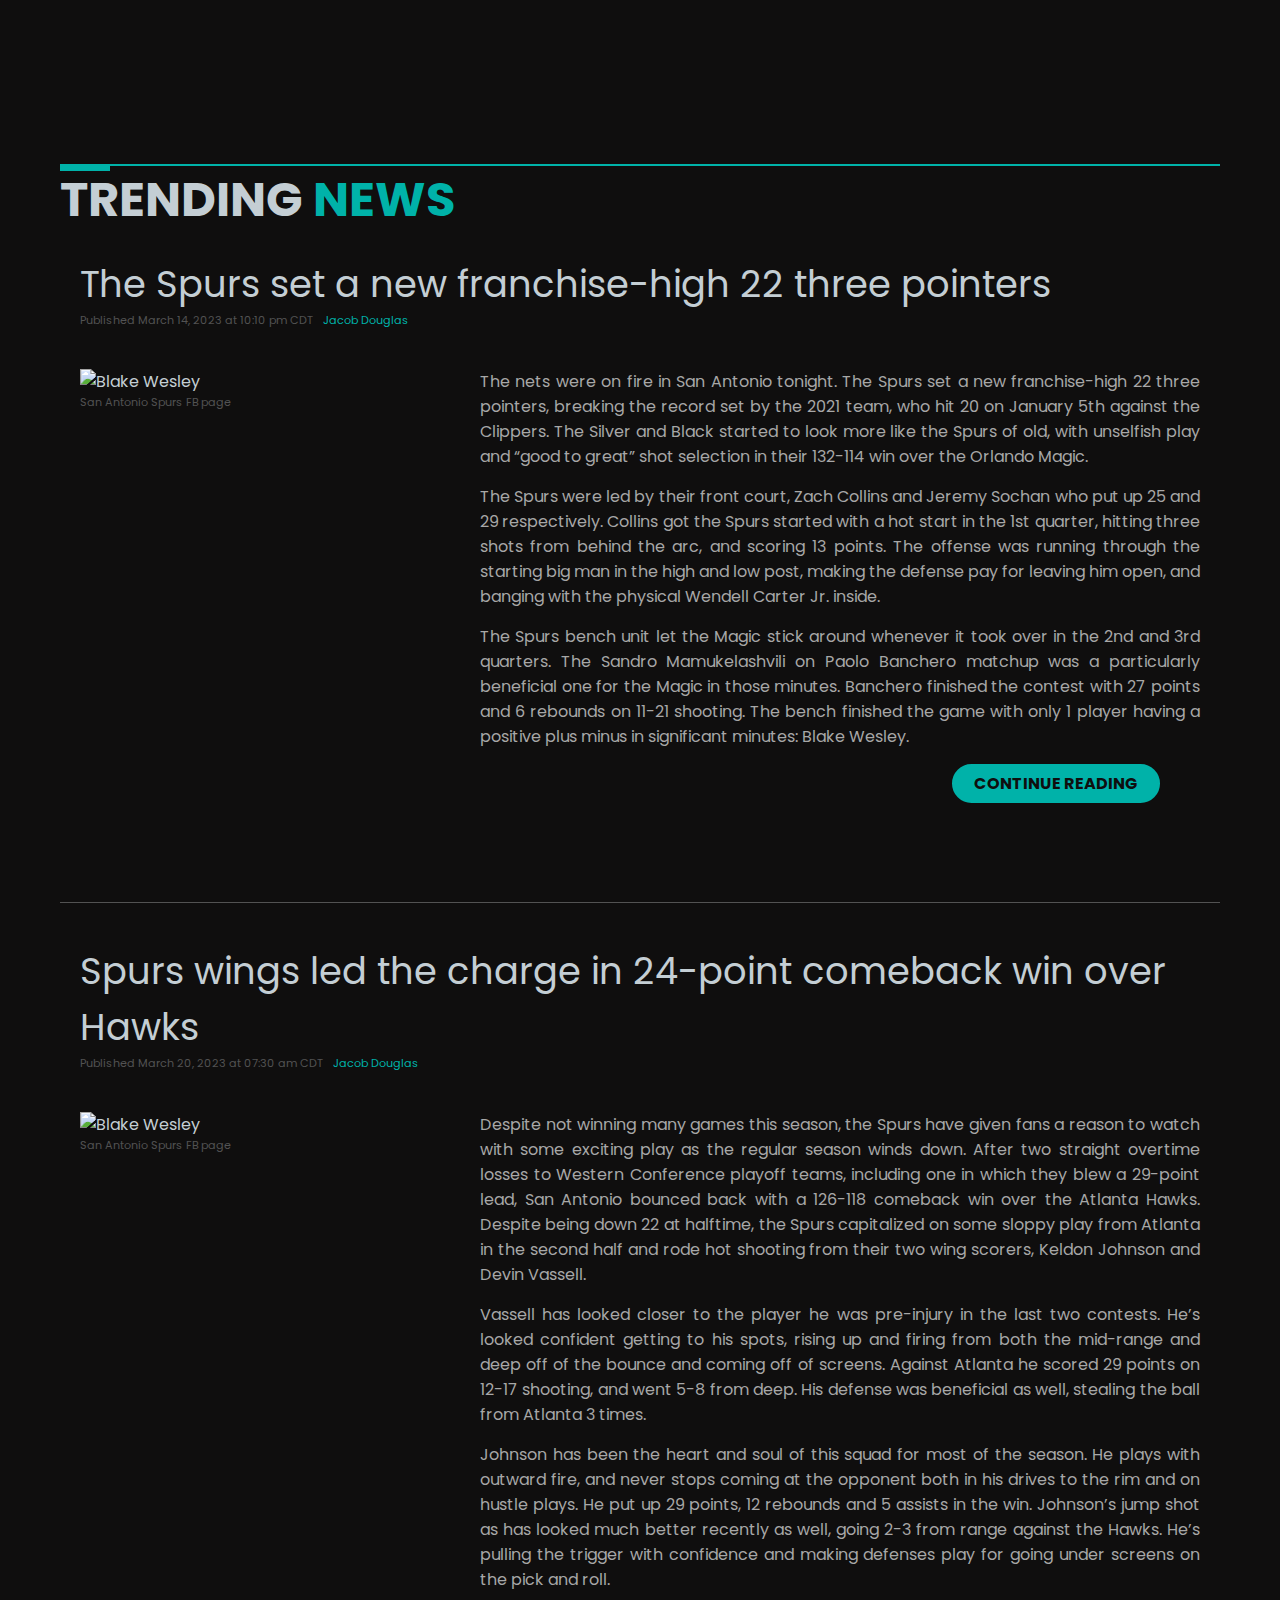
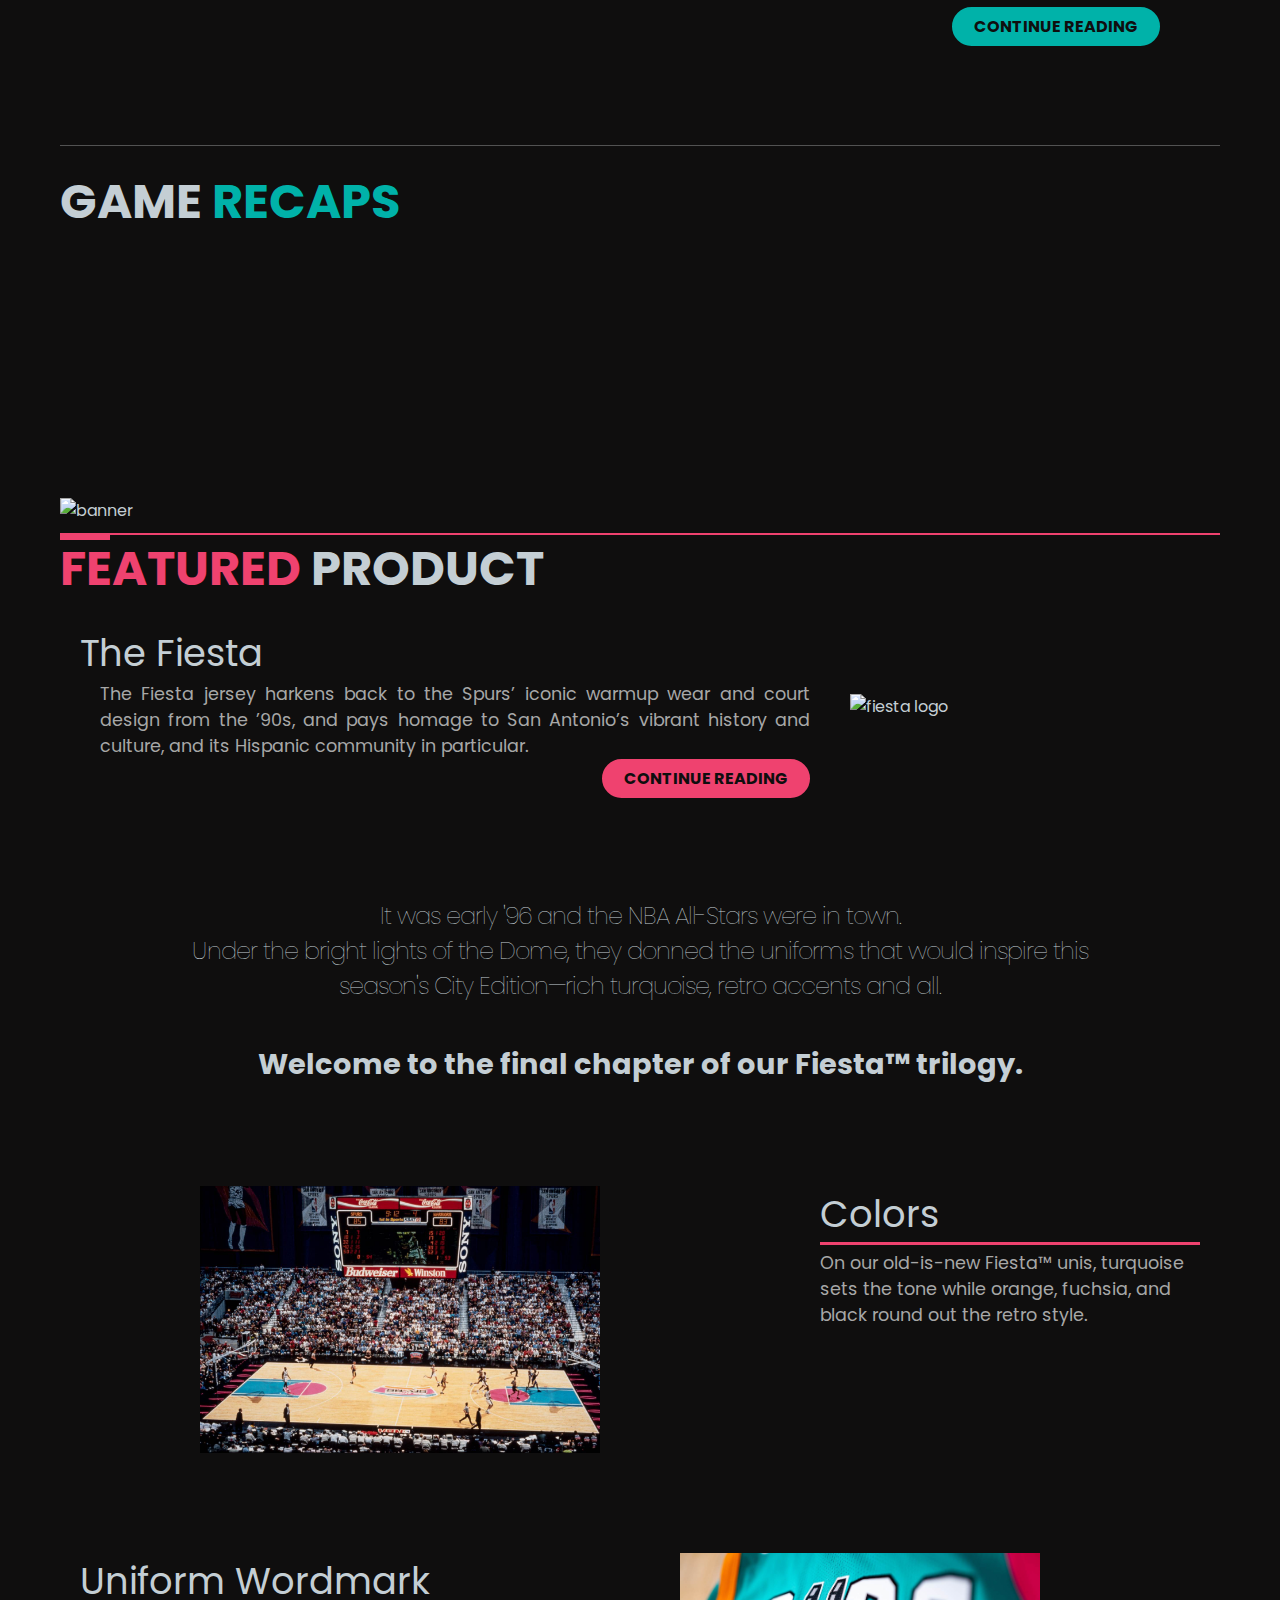
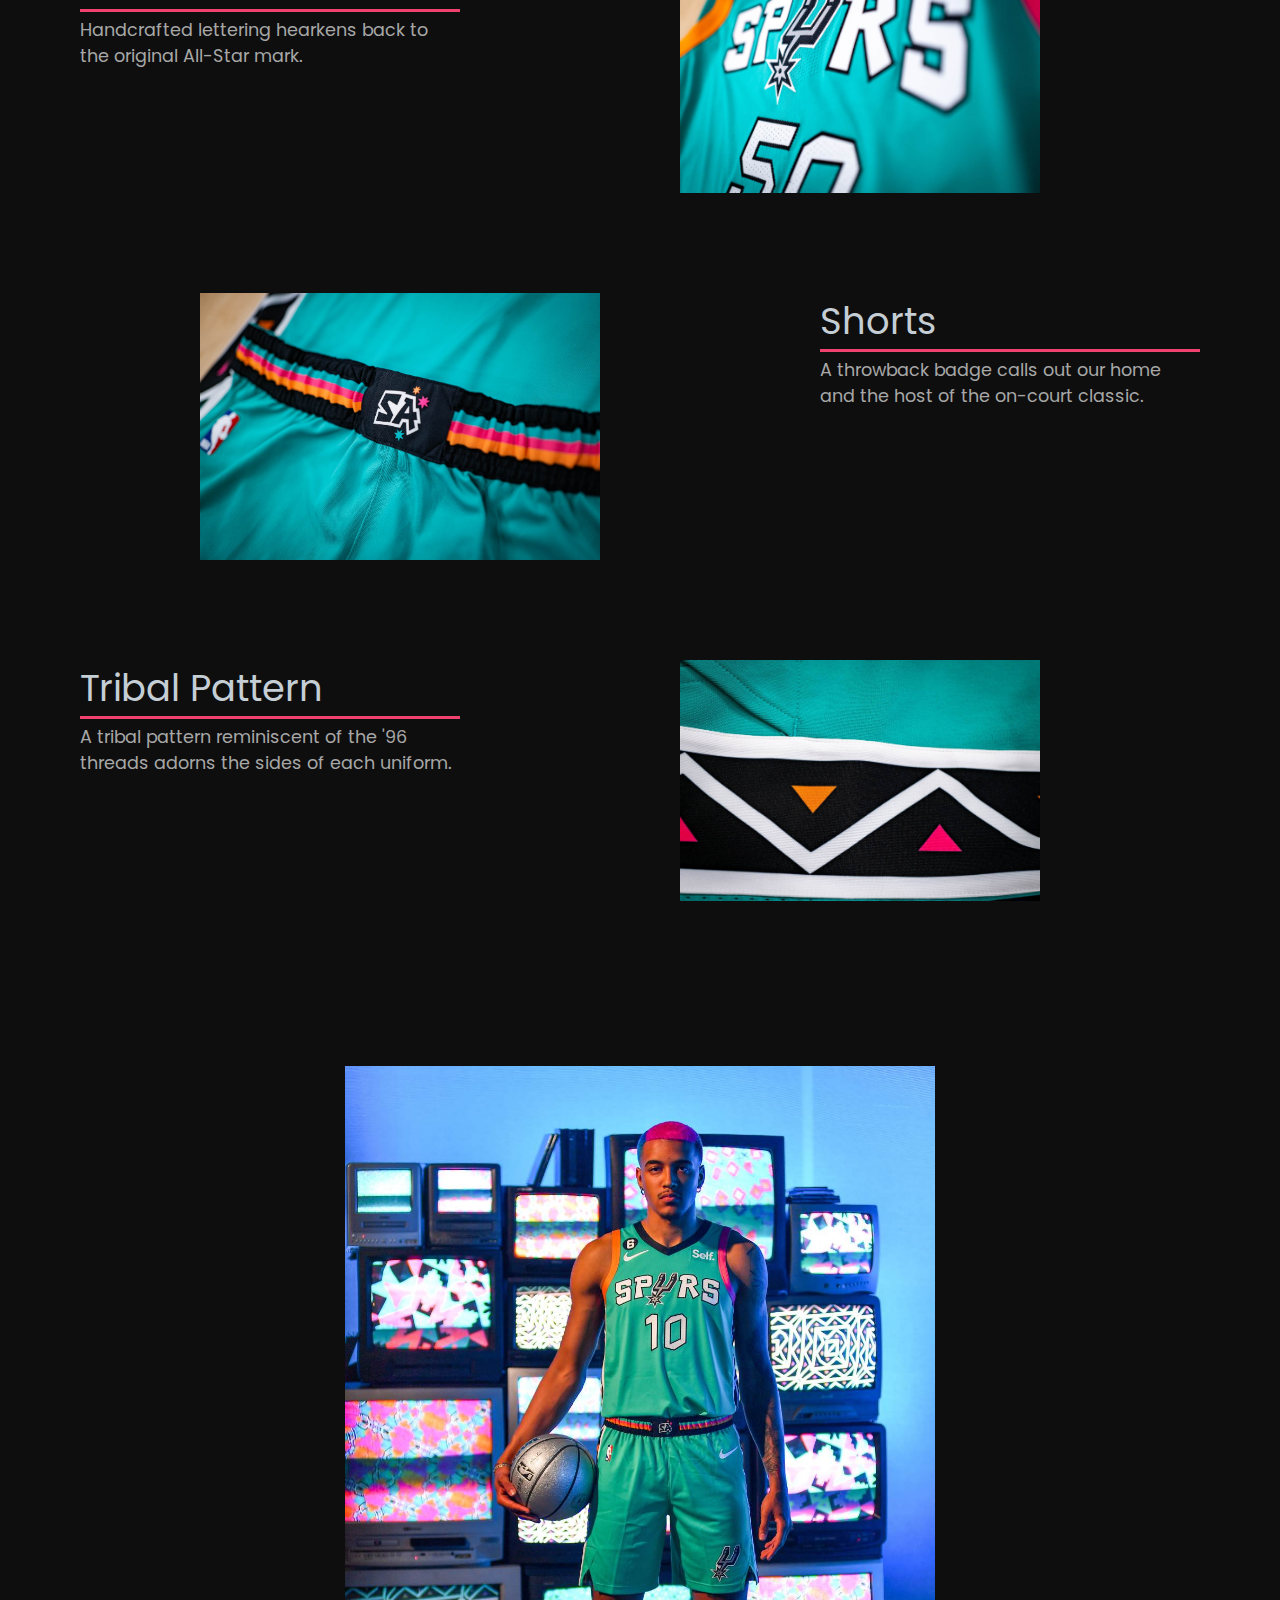
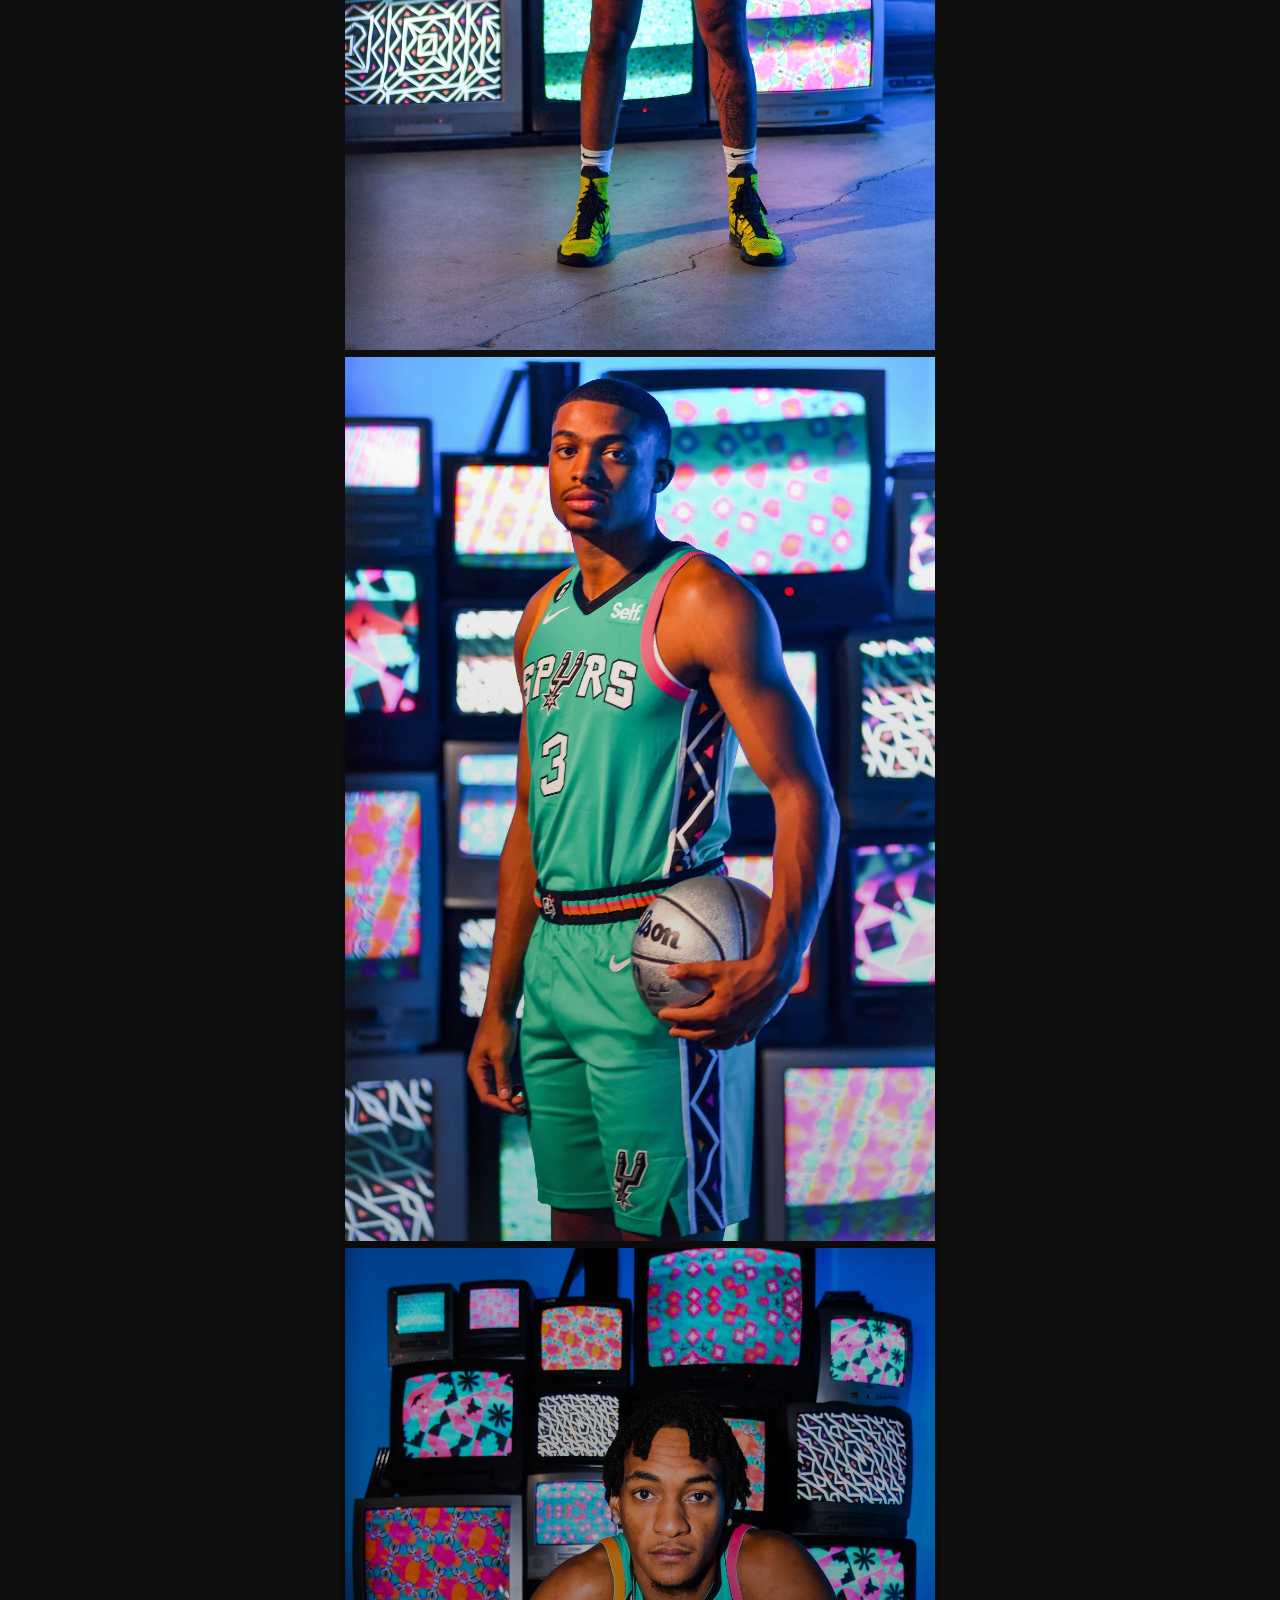
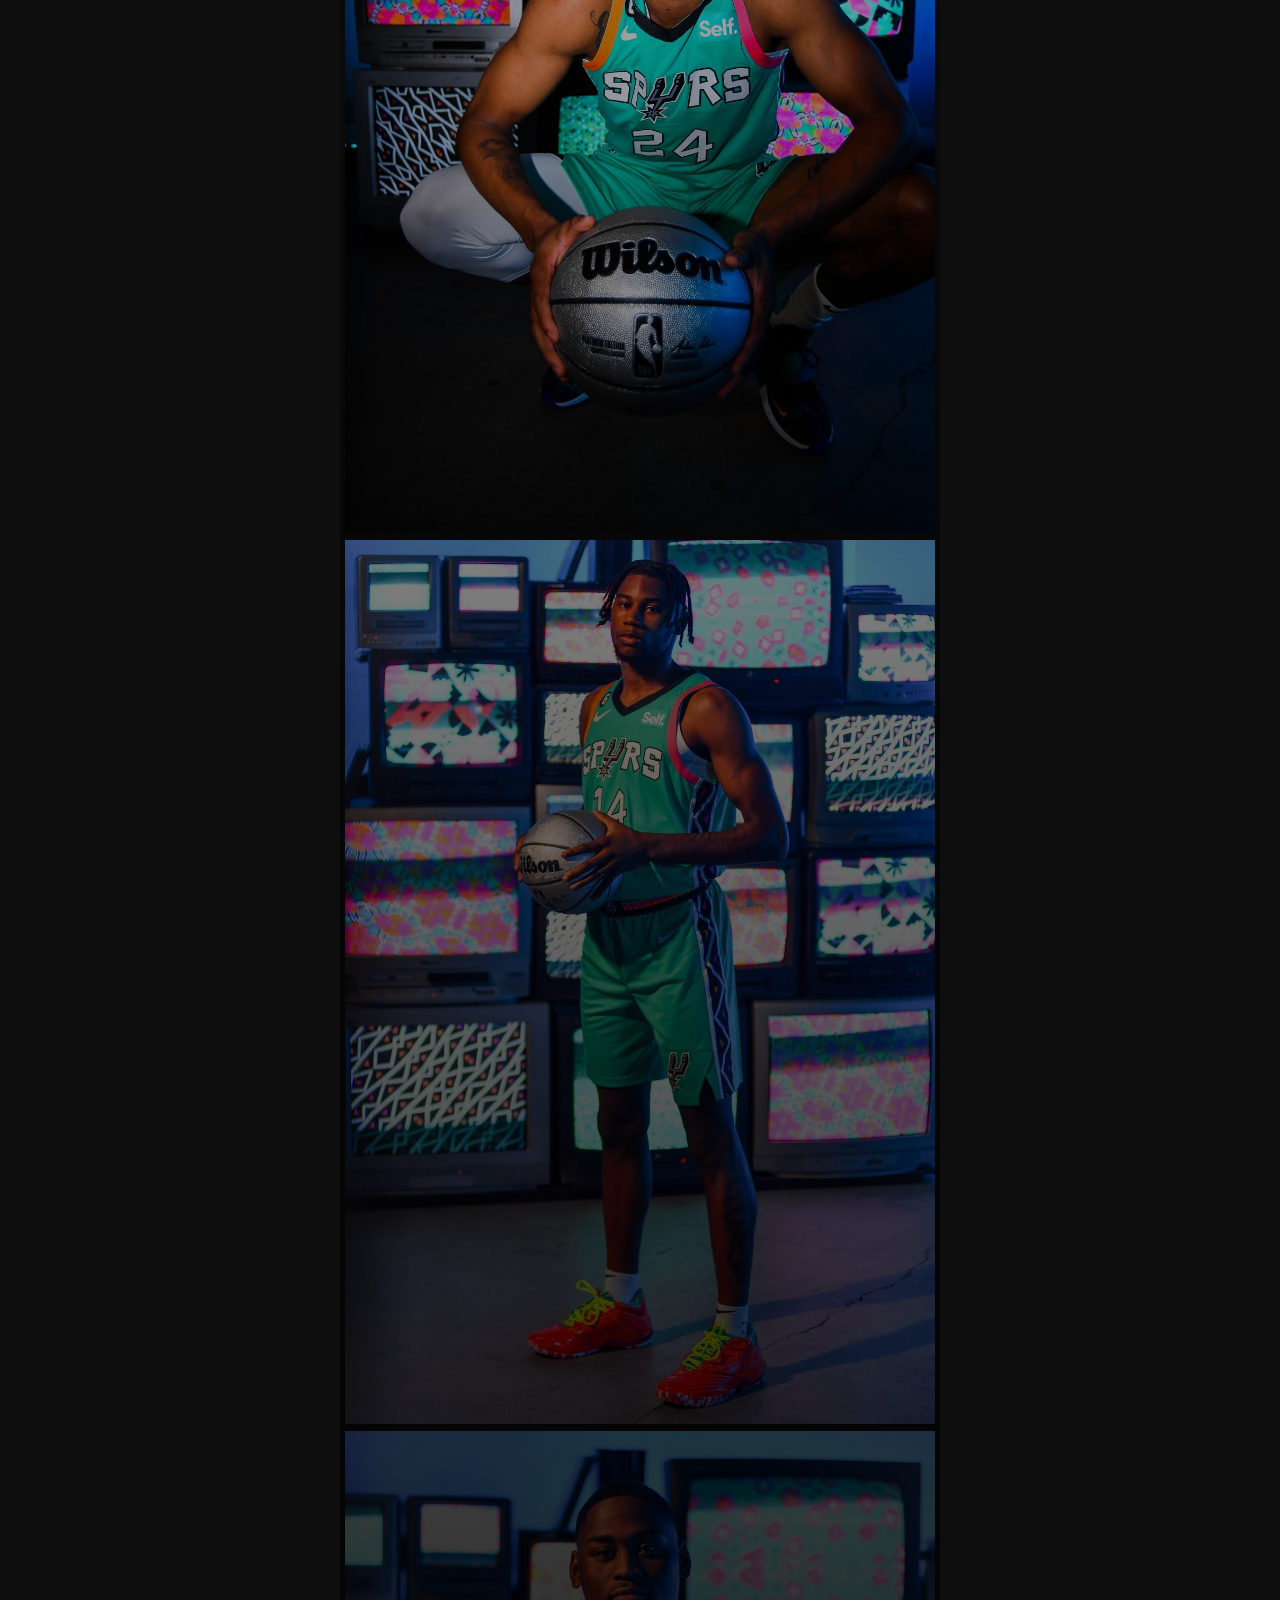
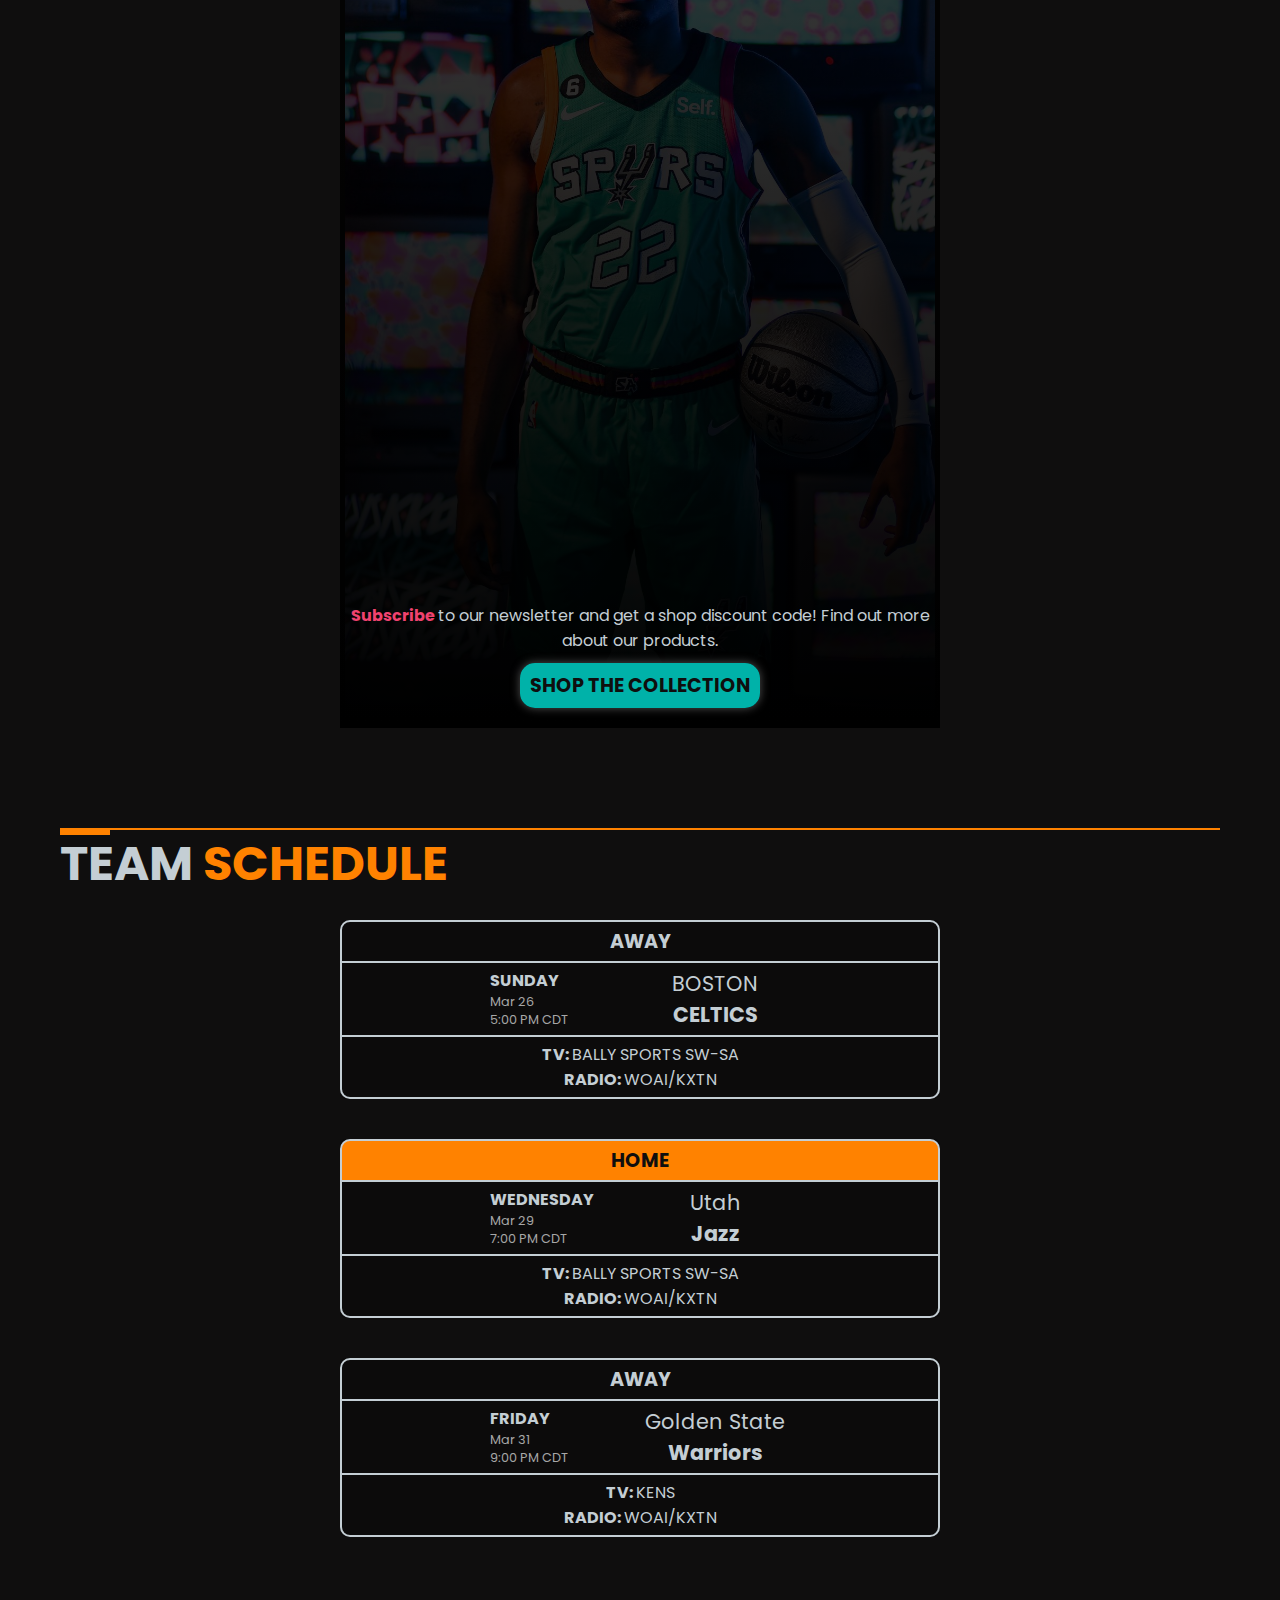
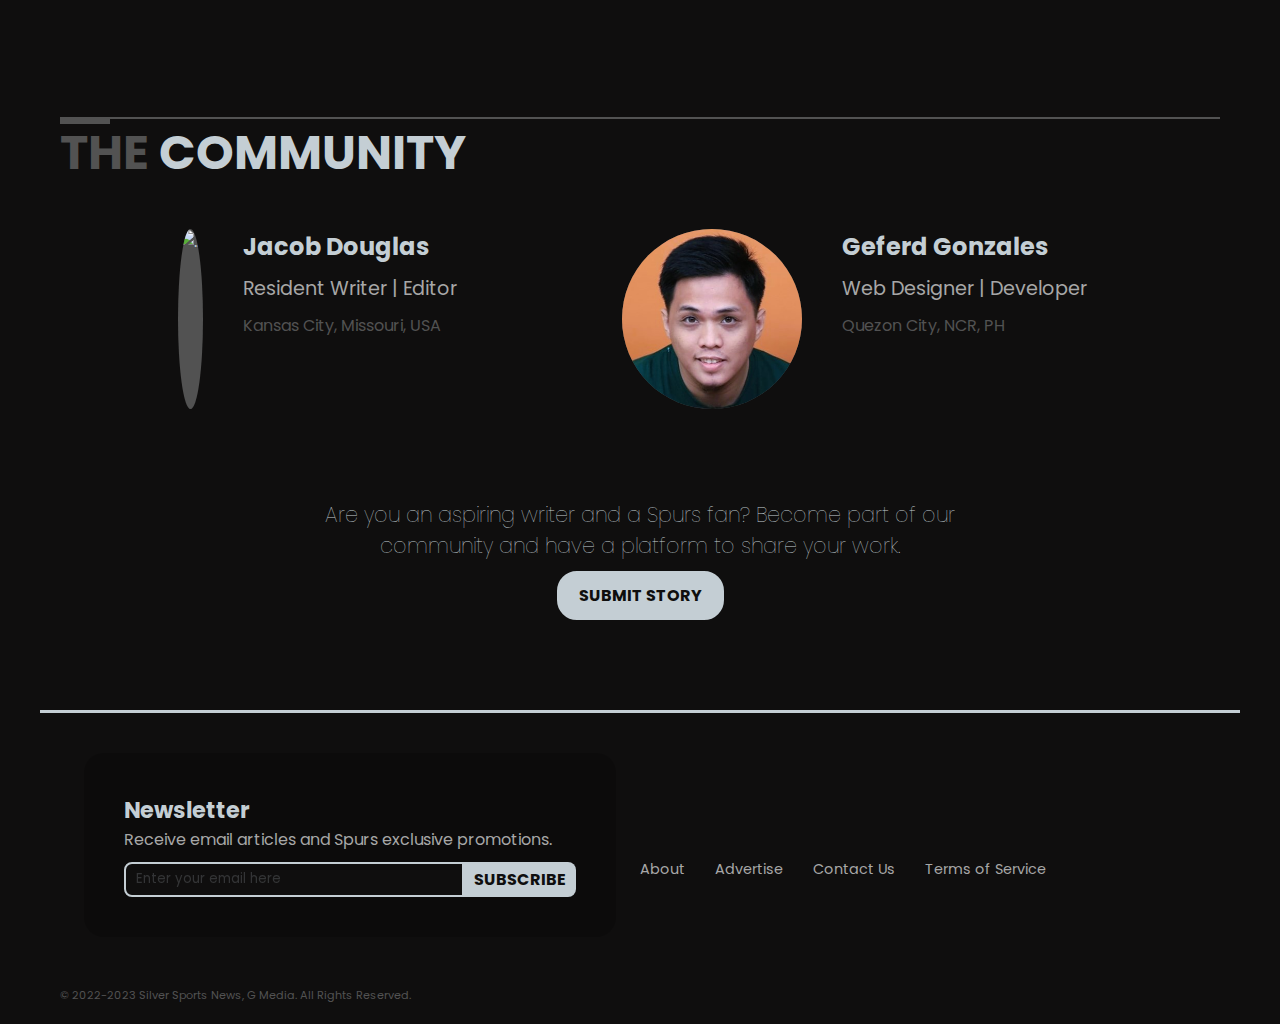
==== commit 28eddfa8: "final" ====
--- a/index.html
+++ b/index.html
@@ -479,8 +479,9 @@
         Receive email articles and Spurs exclusive promotions.
       </span>
       <div class="newsletter-form flex-r">
+        <a href="#0">SUBSCRIBE</a>
         <input type="email" placeholder="Enter your email here">
-        <a href="#0">SUBSCRIBE</a>
+
       </div>
     </div>
     <nav class="footer-nav">
--- a/assets/style.css
+++ b/assets/style.css
@@ -244,7 +244,8 @@
 
 /* header */
 header{
-  padding: 150px 0 210px 0;
+  padding: 150px 0 120px 0;
+  margin-bottom: 120px;
   align-items: center;
   justify-content: center;
 }
@@ -899,6 +900,9 @@
   color: var(--lightgray);
   margin-bottom: 10px;
 }
+.newsletter-form{
+  flex-direction: row-reverse;
+}
 .newsletter-form input{
   width: 340px;
   background-color: var(--black);
@@ -923,6 +927,15 @@
   border-bottom-right-radius: 8px;
 }
 
+.newsletter-form a:hover{
+  background: var(--black);
+  color: var(--silver);
+}
+.newsletter-form a:hover ~ input{
+  border-color: var(--black);
+}
+
+
 .newsletter-form input:focus-visible {
   outline: 0;
 }
@@ -1180,8 +1193,9 @@
   .hero-carousel-container{
     display: none;
   }
-  .header-container{
-    padding-block: 160px 210px;
+  .header-container {
+    padding-top: 150px;
+    padding-bottom: 250px;
   }
   .article-content p:nth-child(3){
     display: none;
@@ -1322,6 +1336,10 @@
     padding: 0px;
     margin-bottom: 80px;
     align-items: center;
+  }
+  #schedule{
+    top: -80px;
+    left: 0;
   }
   .schedule-container .section-title{
     width: 100%;
